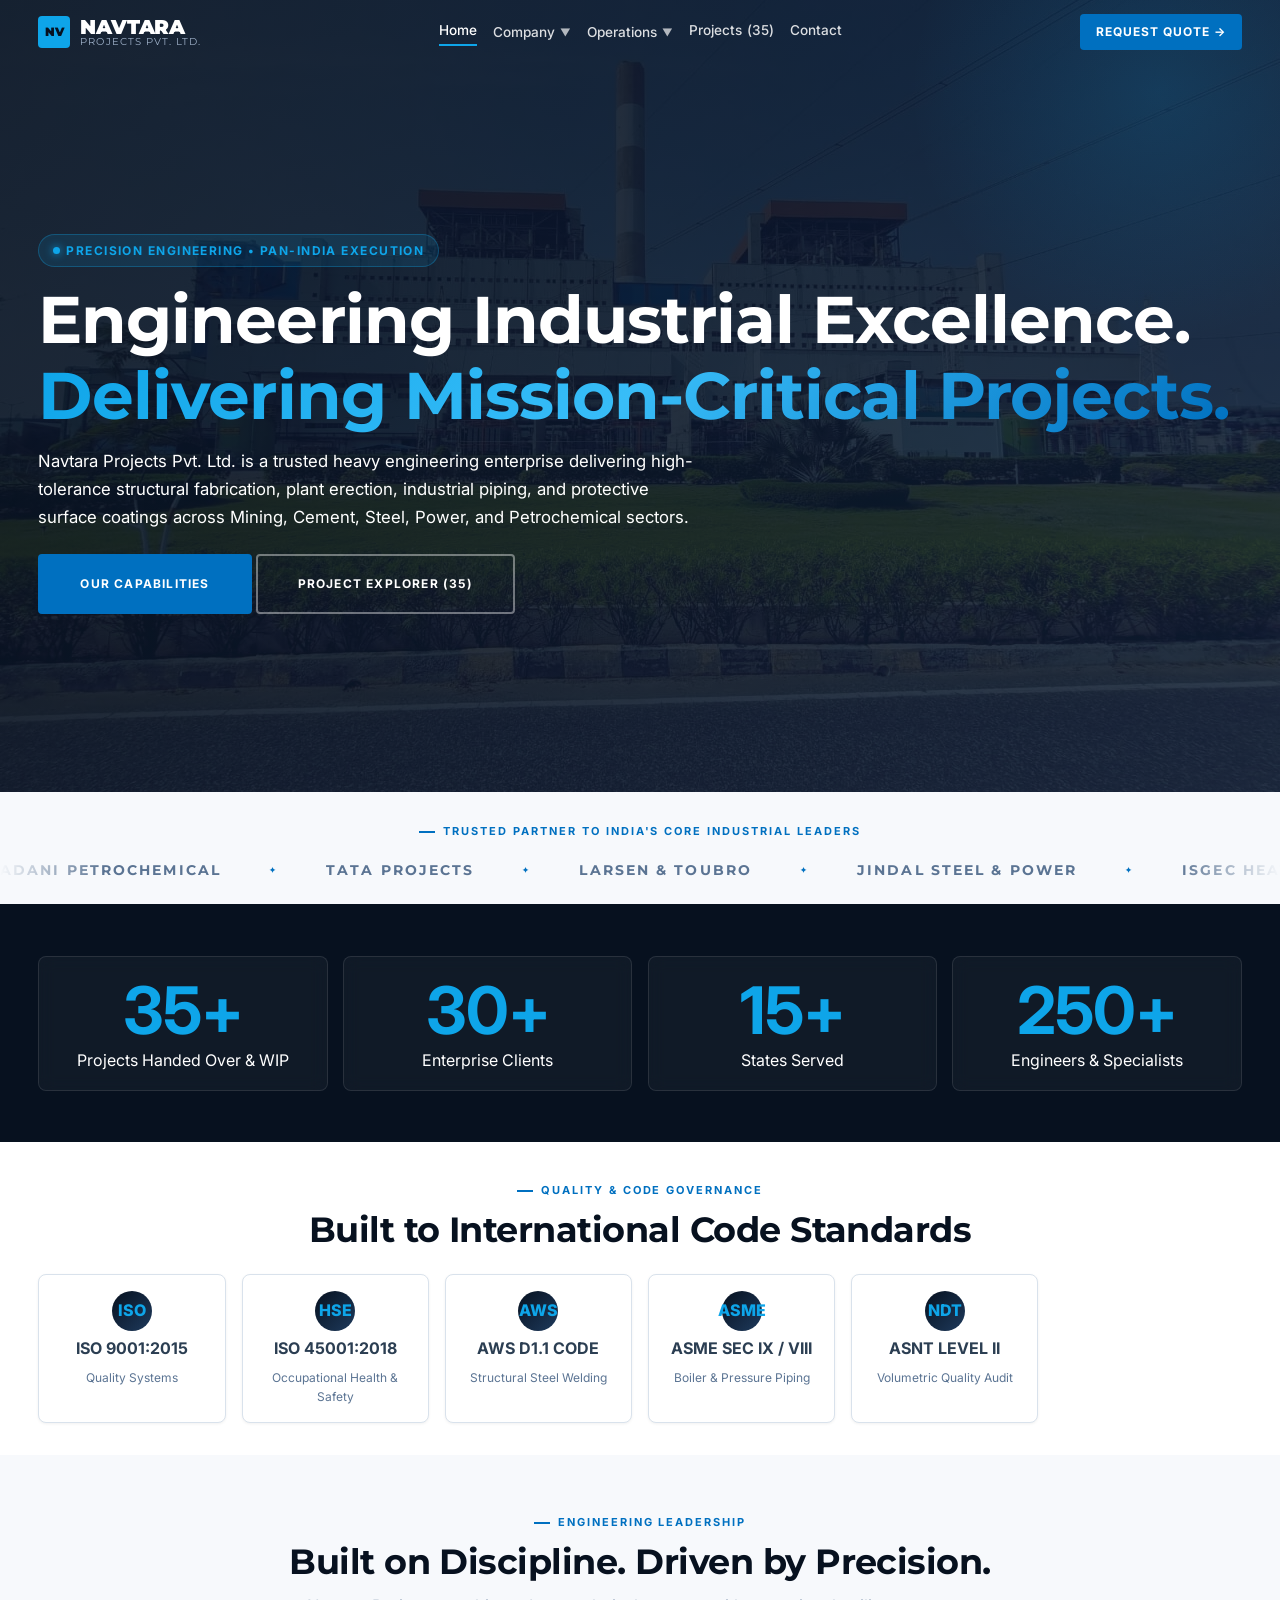
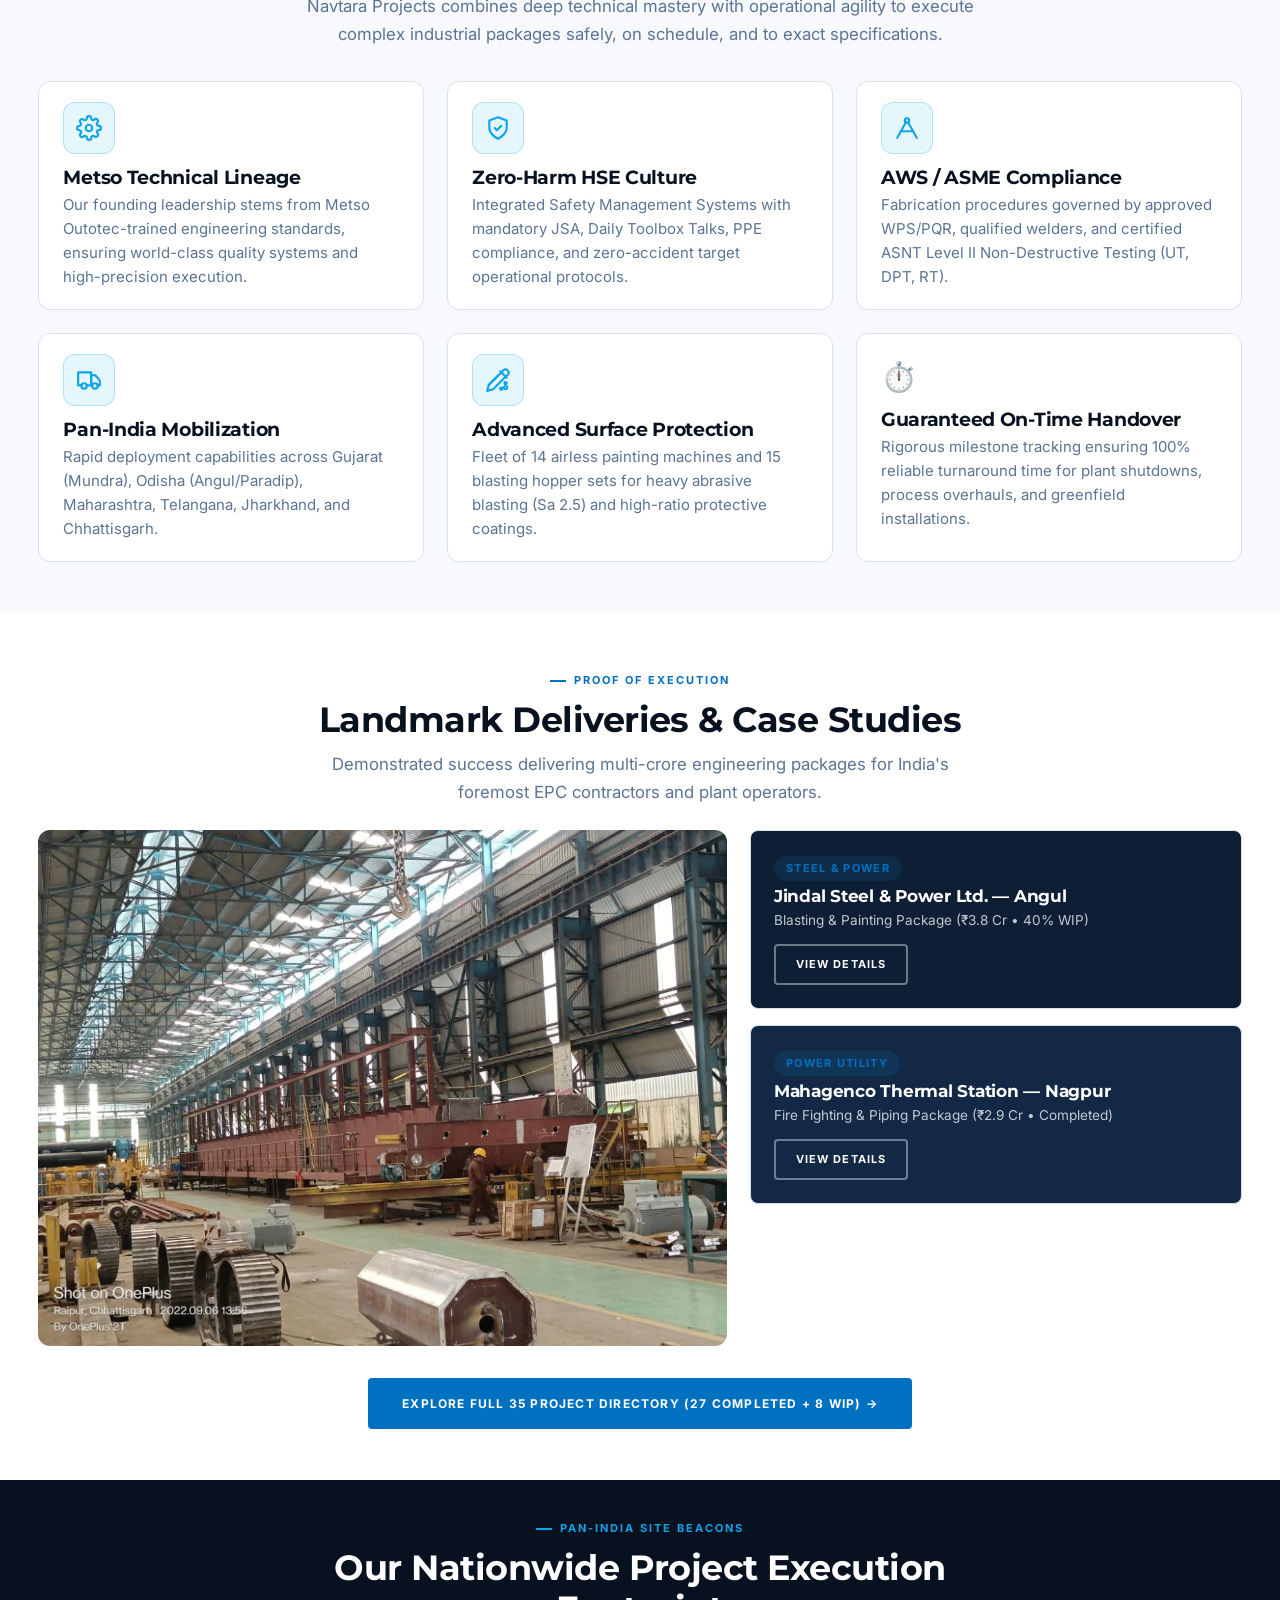
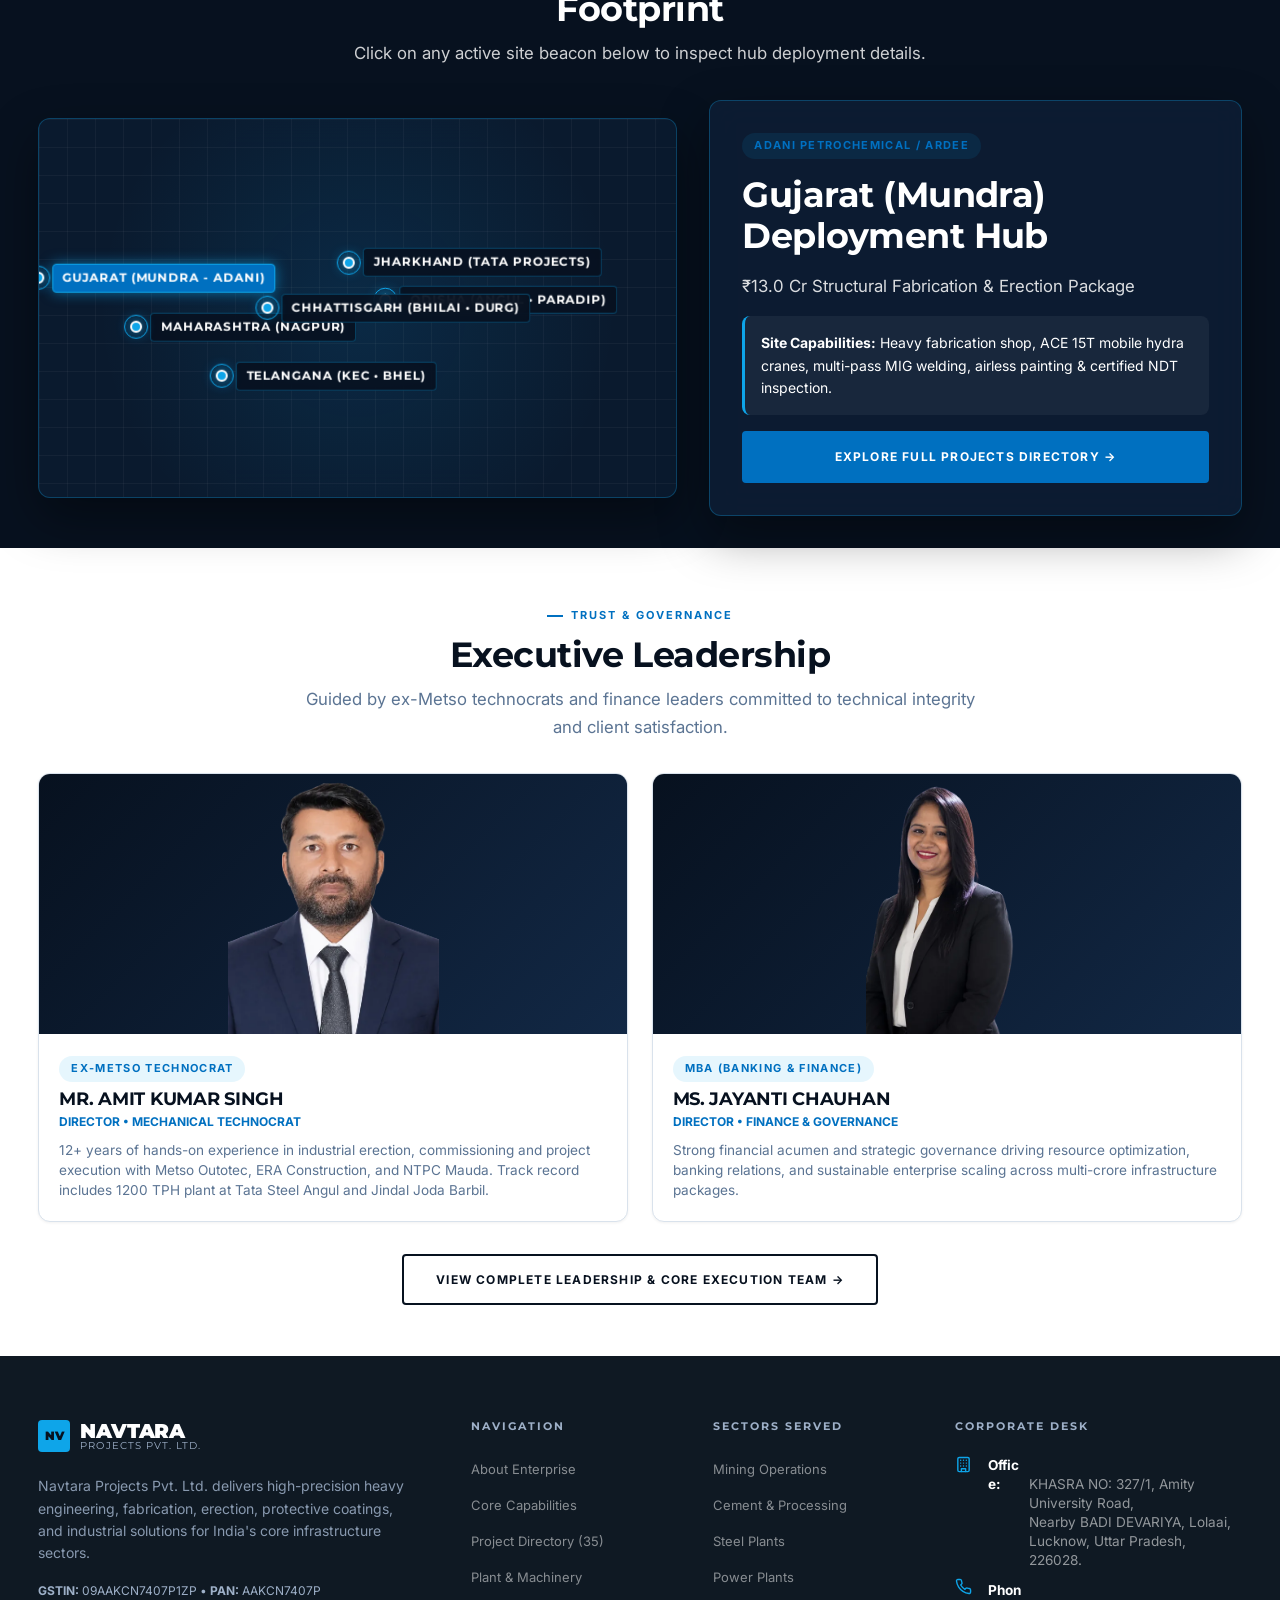
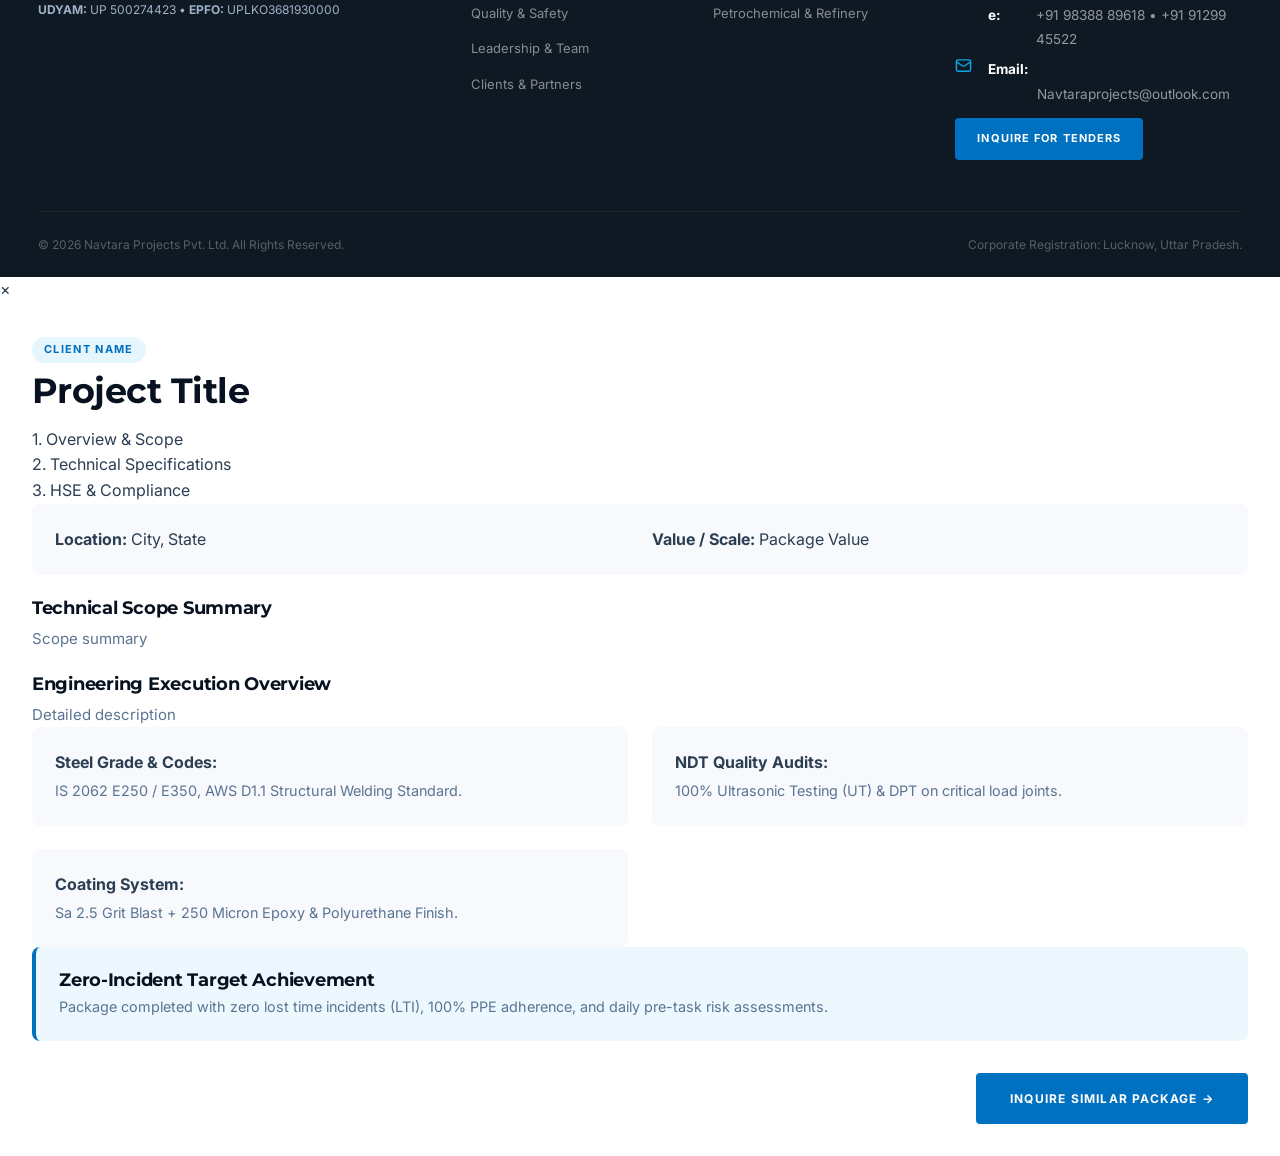
==== index.html @ 799bbfb8 "UI v3.9: Replaced all emojis with bespoke enterprise SVG vector icons, glowing icon badges, and prec" ====
<!DOCTYPE html>
<html lang="en">
<head>
    <meta charset="UTF-8">
    <meta name="viewport" content="width=device-width, initial-scale=1.0">
    <title>Navtara Projects Pvt. Ltd. | Heavy Engineering &amp; Industrial Solutions</title>
    <meta name="description" content="Navtara Projects Pvt. Ltd. is a premier Indian heavy engineering enterprise delivering mission-critical structural fabrication, erection, industrial piping, surface protection, and EPC solutions across core industrial sectors.">

    <!-- Open Graph Meta Tags -->
    <meta property="og:title" content="Navtara Projects Pvt. Ltd. | Industrial Heavy Engineering">
    <meta property="og:description" content="Engineering Industrial Excellence. Delivering Mission-Critical Heavy Projects across India.">
    <meta property="og:image" content="assets/images/fabrication_bay.webp">
    <meta property="og:type" content="website">
    <meta property="og:url" content="https://hr0417-del.github.io/navtara-website/">

    <!-- Favicon -->
    <link rel="icon" type="image/svg+xml" href="assets/favicon.svg">

        <!-- Google Fonts Preconnect & High-Performance Load -->
    <link rel="preconnect" href="https://fonts.googleapis.com">
    <link rel="preconnect" href="https://fonts.gstatic.com" crossorigin>
    <link rel="stylesheet" href="https://fonts.googleapis.com/css2?family=Inter:wght@300;400;500;600;700&family=Montserrat:wght@600;700;800;900&display=swap">

    <!-- CSS Architecture -->
    <link rel="stylesheet" href="css/style.css">
    <link rel="stylesheet" href="css/components.css">
    <link rel="stylesheet" href="css/animations.css">
    <link rel="stylesheet" href="css/fixes.css">

    <style>
        .hero-v3 {
            position: relative;
            min-height: 88vh;
            display: flex;
            align-items: center;
            background: linear-gradient(135deg, rgba(7, 17, 31, 0.92) 0%, rgba(13, 30, 53, 0.85) 100%),
                        url('assets/images/power_plant.webp') center/cover no-repeat;
            color: var(--c-white);
            overflow: hidden;
            padding-top: calc(var(--nav-height) + 1.5rem);
            padding-bottom: var(--s-lg);
        }

        .hero-v3::before {
            content: '';
            position: absolute;
            top: -20%;
            right: -10%;
            width: 500px;
            height: 500px;
            background: radial-gradient(circle, rgba(14, 165, 233, 0.15) 0%, rgba(7, 17, 31, 0) 70%);
            pointer-events: none;
        }

        .hero-badge-pill {
            display: inline-flex;
            align-items: center;
            gap: 0.4rem;
            background: rgba(14, 165, 233, 0.12);
            border: 1px solid rgba(14, 165, 233, 0.3);
            color: var(--c-accent);
            padding: 0.35rem 0.85rem;
            border-radius: var(--radius-pill);
            font-size: var(--t-xs);
            font-weight: 700;
            letter-spacing: 0.12em;
            text-transform: uppercase;
            margin-bottom: var(--s-sm);
        }

        .hero-badge-pill::before {
            content: '';
            width: 7px;
            height: 7px;
            border-radius: 50%;
            background: var(--c-accent);
            box-shadow: 0 0 8px var(--c-accent);
        }

        .case-study-hero-grid {
            display: grid;
            grid-template-columns: 1.4fr 1fr;
            gap: var(--s-md);
            margin-top: var(--s-md);
        }

        .leader-img-box-home {
            height: 260px;
            background: linear-gradient(135deg, #07111F 0%, #122845 100%);
            display: flex;
            align-items: flex-end;
            justify-content: center;
            overflow: hidden;
        }

        .leader-img-box-home img {
            max-height: 100%;
            width: auto;
            object-fit: contain;
            transition: transform 0.4s ease;
        }

        .leader-card-v3:hover .leader-img-box-home img {
            transform: scale(1.04);
        }

        @media (max-width: 992px) {
            .case-study-hero-grid {
                grid-template-columns: 1fr;
            }
        }
    </style>
</head>
<body>

    <!-- ✦ Navigation Bar ✦ -->
    <nav class="navbar" role="navigation" aria-label="Main Navigation">
        <div class="nav-container">
            <a href="index.html" class="logo" aria-label="Navtara Projects Home">
                <span class="logo-mark">NV</span>
                <div>
                    <span class="logo-text">NAVTARA</span>
                    <span class="logo-sub">PROJECTS PVT. LTD.</span>
                </div>
            </a>
            <div class="nav-links" id="main-nav">
                <a href="index.html" class="active">Home</a>

                <div class="nav-dropdown">
                    <button class="nav-dropdown-trigger" aria-haspopup="true" aria-expanded="false">
                        Company <span class="nav-dropdown-arrow">▼</span>
                    </button>
                    <div class="nav-dropdown-menu">
                        <a href="about.html">About Overview</a>
                        <a href="leadership.html">Board of Directors</a>
                        <a href="quality.html">Quality &amp; Safety Policy</a>
                    </div>
                </div>

                <div class="nav-dropdown">
                    <button class="nav-dropdown-trigger" aria-haspopup="true" aria-expanded="false">
                        Operations <span class="nav-dropdown-arrow">▼</span>
                    </button>
                    <div class="nav-dropdown-menu">
                        <a href="capabilities.html">Capabilities &amp; Sectors</a>
                        <a href="machinery.html">Plant &amp; Machinery</a>
                        <a href="clients.html">Client Marquee</a>
                    </div>
                </div>

                <a href="projects.html">Projects (35)</a>
                <a href="contact.html">Contact</a>
            </div>
            <a href="contact.html" class="nav-cta">Request Quote →</a>
            <button class="menu-toggle" id="menu-toggle" aria-label="Toggle navigation menu" aria-expanded="false">☰</button>
        </div>
    </nav>

    <!-- ✦ Hero Section ✦ -->
    <header class="hero-v3" role="banner">
        <div class="container hero-content">
            <div class="hero-badge-pill">Precision Engineering &bull; Pan-India Execution</div>
            <h1 class="heading-xl text-light" style="margin-bottom: var(--s-sm);">
                Engineering Industrial Excellence.<br>
                <span class="text-gradient">Delivering Mission-Critical Projects.</span>
            </h1>
            <p class="body-lg text-light" style="max-width: 660px; margin-bottom: var(--s-md); opacity: 0.9;">
                Navtara Projects Pvt. Ltd. is a trusted heavy engineering enterprise delivering high-tolerance structural fabrication, plant erection, industrial piping, and protective surface coatings across Mining, Cement, Steel, Power, and Petrochemical sectors.
            </p>
            <div class="hero-buttons">
                <a href="capabilities.html" class="btn btn-primary btn--lg">Our Capabilities</a>
                <a href="projects.html" class="btn btn-outline btn--lg">Project Explorer (35)</a>
            </div>
        </div>
    </header>

    <!-- ✦ Trusted Client Partner Infinite Marquee ✦ -->
    <section class="section--xs bg-off-white" aria-label="Trusted Industry Partners">
        <div class="container text-center" style="margin-bottom: 0.5rem;">
            <div class="section-label">Trusted Partner to India's Core Industrial Leaders</div>
        </div>
        <div class="marquee-wrapper" role="region" aria-label="Client marquee">
            <div class="marquee-track">
                <span class="marquee-item">ADANI PETROCHEMICAL <span class="marquee-divider">✦</span></span>
                <span class="marquee-item">TATA PROJECTS <span class="marquee-divider">✦</span></span>
                <span class="marquee-item">LARSEN &amp; TOUBRO <span class="marquee-divider">✦</span></span>
                <span class="marquee-item">JINDAL STEEL &amp; POWER <span class="marquee-divider">✦</span></span>
                <span class="marquee-item">ISGEC HEAVY ENGINEERING <span class="marquee-divider">✦</span></span>
                <span class="marquee-item">KEC INTERNATIONAL <span class="marquee-divider">✦</span></span>
                <span class="marquee-item">BHEL <span class="marquee-divider">✦</span></span>
                <span class="marquee-item">AM/NS INDIA <span class="marquee-divider">✦</span></span>
                <span class="marquee-item">ACC LIMITED <span class="marquee-divider">✦</span></span>
                <span class="marquee-item">MAHAGENCO <span class="marquee-divider">✦</span></span>
                <span class="marquee-item">ZETWERK <span class="marquee-divider">✦</span></span>
                <span class="marquee-item">JSSL (JSW) <span class="marquee-divider">✦</span></span>
                <!-- Loop duplicates -->
                <span class="marquee-item">ADANI PETROCHEMICAL <span class="marquee-divider">✦</span></span>
                <span class="marquee-item">TATA PROJECTS <span class="marquee-divider">✦</span></span>
                <span class="marquee-item">LARSEN &amp; TOUBRO <span class="marquee-divider">✦</span></span>
                <span class="marquee-item">JINDAL STEEL &amp; POWER <span class="marquee-divider">✦</span></span>
                <span class="marquee-item">ISGEC HEAVY ENGINEERING <span class="marquee-divider">✦</span></span>
                <span class="marquee-item">KEC INTERNATIONAL <span class="marquee-divider">✦</span></span>
                <span class="marquee-item">BHEL <span class="marquee-divider">✦</span></span>
                <span class="marquee-item">AM/NS INDIA <span class="marquee-divider">✦</span></span>
                <span class="marquee-item">ACC LIMITED <span class="marquee-divider">✦</span></span>
                <span class="marquee-item">MAHAGENCO <span class="marquee-divider">✦</span></span>
                <span class="marquee-item">ZETWERK <span class="marquee-divider">✦</span></span>
                <span class="marquee-item">JSSL (JSW) <span class="marquee-divider">✦</span></span>
            </div>
        </div>
    </section>

    <!-- ✦ Key Enterprise Metrics & Scale ✦ -->
    <section class="section bg-navy stats-section" aria-label="Enterprise Execution Metrics">
        <div class="container grid-4">
            <div class="stat-card-v3 reveal-scale">
                <div class="stat-number heading-xl text-accent"><span class="counter-value" data-target="35">0</span><span>+</span></div>
                <div class="stat-label text-light">Projects Handed Over &amp; WIP</div>
            </div>
            <div class="stat-card-v3 reveal-scale delay-100">
                <div class="stat-number heading-xl text-accent"><span class="counter-value" data-target="30">0</span><span>+</span></div>
                <div class="stat-label text-light">Enterprise Clients</div>
            </div>
            <div class="stat-card-v3 reveal-scale delay-200">
                <div class="stat-number heading-xl text-accent"><span class="counter-value" data-target="15">0</span><span>+</span></div>
                <div class="stat-label text-light">States Served</div>
            </div>
            <div class="stat-card-v3 reveal-scale delay-300">
                <div class="stat-number heading-xl text-accent"><span class="counter-value" data-target="250">0</span><span>+</span></div>
                <div class="stat-label text-light">Engineers &amp; Specialists</div>
            </div>
        </div>
    </section>

    <!-- ✦ Official Compliance & Certification Seal Showcase ✦ -->
    <section class="section--sm bg-white">
        <div class="container text-center reveal">
            <div class="section-label">Quality &amp; Code Governance</div>
            <h2 class="heading-lg" style="margin-bottom: var(--s-sm);">Built to International Code Standards</h2>
            <div class="compliance-badge-grid">
                <div class="compliance-badge-card">
                    <div class="badge-seal-icon">ISO</div>
                    <strong>ISO 9001:2015</strong>
                    <span class="text-muted" style="font-size: 0.75rem;">Quality Systems</span>
                </div>
                <div class="compliance-badge-card">
                    <div class="badge-seal-icon">HSE</div>
                    <strong>ISO 45001:2018</strong>
                    <span class="text-muted" style="font-size: 0.75rem;">Occupational Health &amp; Safety</span>
                </div>
                <div class="compliance-badge-card">
                    <div class="badge-seal-icon">AWS</div>
                    <strong>AWS D1.1 CODE</strong>
                    <span class="text-muted" style="font-size: 0.75rem;">Structural Steel Welding</span>
                </div>
                <div class="compliance-badge-card">
                    <div class="badge-seal-icon">ASME</div>
                    <strong>ASME SEC IX / VIII</strong>
                    <span class="text-muted" style="font-size: 0.75rem;">Boiler &amp; Pressure Piping</span>
                </div>
                <div class="compliance-badge-card">
                    <div class="badge-seal-icon">NDT</div>
                    <strong>ASNT LEVEL II</strong>
                    <span class="text-muted" style="font-size: 0.75rem;">Volumetric Quality Audit</span>
                </div>
            </div>
        </div>
    </section>

    <!-- ✦ Strategic Positioning: Why Navtara ✦ -->
    <section class="section bg-off-white" aria-labelledby="why-navtara-heading">
        <div class="container">
            <div class="text-center reveal" style="max-width: 720px; margin: 0 auto var(--s-lg);">
                <div class="section-label">Engineering Leadership</div>
                <h2 class="heading-lg" id="why-navtara-heading">Built on Discipline. Driven by Precision.</h2>
                <p class="body-lg" style="margin-top: var(--s-xs);">
                    Navtara Projects combines deep technical mastery with operational agility to execute complex industrial packages safely, on schedule, and to exact specifications.
                </p>
            </div>

            <div class="grid-3">
                <div class="cap-card-v3 reveal delay-100">
                    <div class="icon-badge"><svg viewBox="0 0 24 24"><circle cx="12" cy="12" r="3"></circle><path d="M19.4 15a1.65 1.65 0 0 0 .33 1.82l.06.06a2 2 0 0 1 0 2.83 2 2 0 0 1-2.83 0l-.06-.06a1.65 1.65 0 0 0-1.82-.33 1.65 1.65 0 0 0-1 1.51V21a2 2 0 0 1-2 2 2 2 0 0 1-2-2v-.09A1.65 1.65 0 0 0 9 19.4a1.65 1.65 0 0 0-1.82.33l-.06.06a2 2 0 0 1-2.83 0 2 2 0 0 1 0-2.83l.06-.06a1.65 1.65 0 0 0 .33-1.82 1.65 1.65 0 0 0-1.51-1H3a2 2 0 0 1-2-2 2 2 0 0 1 2-2h.09A1.65 1.65 0 0 0 4.6 9a1.65 1.65 0 0 0-.33-1.82l-.06-.06a2 2 0 0 1 0-2.83 2 2 0 0 1 2.83 0l.06.06a1.65 1.65 0 0 0 1.82.33H9a1.65 1.65 0 0 0 1-1.51V3a2 2 0 0 1 2-2 2 2 0 0 1 2 2v.09a1.65 1.65 0 0 0 1 1.51 1.65 1.65 0 0 0 1.82-.33l.06-.06a2 2 0 0 1 2.83 0 2 2 0 0 1 0 2.83l-.06.06a1.65 1.65 0 0 0-.33 1.82V9a1.65 1.65 0 0 0 1.51 1H21a2 2 0 0 1 2 2 2 2 0 0 1-2 2h-.09a1.65 1.65 0 0 0-1.51 1z"></path></svg></div>
                    <h3 class="heading-md" style="margin-bottom: 0.25rem;">Metso Technical Lineage</h3>
                    <p class="body-md text-muted">
                        Our founding leadership stems from Metso Outotec-trained engineering standards, ensuring world-class quality systems and high-precision execution.
                    </p>
                </div>
                <div class="cap-card-v3 reveal delay-200">
                    <div class="icon-badge"><svg viewBox="0 0 24 24"><path d="M12 22s8-4 8-10V5l-8-3-8 3v7c0 6 8 10 8 10z"></path><path d="m9 12 2 2 4-4"></path></svg></div>
                    <h3 class="heading-md" style="margin-bottom: 0.25rem;">Zero-Harm HSE Culture</h3>
                    <p class="body-md text-muted">
                        Integrated Safety Management Systems with mandatory JSA, Daily Toolbox Talks, PPE compliance, and zero-accident target operational protocols.
                    </p>
                </div>
                <div class="cap-card-v3 reveal delay-300">
                    <div class="icon-badge"><svg viewBox="0 0 24 24"><circle cx="12" cy="5" r="2"></circle><path d="m3 21 8.02-14.26"></path><path d="m21 21-8.02-14.26"></path><path d="M6.5 15h11"></path></svg></div>
                    <h3 class="heading-md" style="margin-bottom: 0.25rem;">AWS / ASME Compliance</h3>
                    <p class="body-md text-muted">
                        Fabrication procedures governed by approved WPS/PQR, qualified welders, and certified ASNT Level II Non-Destructive Testing (UT, DPT, RT).
                    </p>
                </div>
                <div class="cap-card-v3 reveal delay-100">
                    <div class="icon-badge"><svg viewBox="0 0 24 24"><path d="M10 17h4V5H2v12h3"></path><path d="M20 17h2v-3.34a4 4 0 0 0-1.17-2.83L17.5 7.5H14v9.5h1"></path><circle cx="7.5" cy="17.5" r="2.5"></circle><circle cx="17.5" cy="17.5" r="2.5"></circle></svg></div>
                    <h3 class="heading-md" style="margin-bottom: 0.25rem;">Pan-India Mobilization</h3>
                    <p class="body-md text-muted">
                        Rapid deployment capabilities across Gujarat (Mundra), Odisha (Angul/Paradip), Maharashtra, Telangana, Jharkhand, and Chhattisgarh.
                    </p>
                </div>
                <div class="cap-card-v3 reveal delay-200">
                    <div class="icon-badge"><svg viewBox="0 0 24 24"><path d="m14 4 6 6"></path><path d="m4 16 8-8"></path><path d="M2 22l5.5-1.5L21.3 6.7a2.1 2.1 0 0 0 0-3l-1-1a2.1 2.1 0 0 0-3 0L3.5 16.5 2 22z"></path><circle cx="19" cy="19" r="1.5"></circle><circle cx="15" cy="20" r="1"></circle><circle cx="19" cy="15" r="1"></circle></svg></div>
                    <h3 class="heading-md" style="margin-bottom: 0.25rem;">Advanced Surface Protection</h3>
                    <p class="body-md text-muted">
                        Fleet of 14 airless painting machines and 15 blasting hopper sets for heavy abrasive blasting (Sa 2.5) and high-ratio protective coatings.
                    </p>
                </div>
                <div class="cap-card-v3 reveal delay-300">
                    <div style="font-size: 1.8rem; margin-bottom: 0.5rem;">⏱️</div>
                    <h3 class="heading-md" style="margin-bottom: 0.25rem;">Guaranteed On-Time Handover</h3>
                    <p class="body-md text-muted">
                        Rigorous milestone tracking ensuring 100% reliable turnaround time for plant shutdowns, process overhauls, and greenfield installations.
                    </p>
                </div>
            </div>
        </div>
    </section>

    <!-- ✦ Proof of Execution: Featured Projects & Explorer ✦ -->
    <section class="section bg-white" aria-labelledby="featured-projects-heading">
        <div class="container">
            <div class="text-center reveal" style="max-width: 680px; margin: 0 auto var(--s-md);">
                <div class="section-label">Proof of Execution</div>
                <h2 class="heading-lg" id="featured-projects-heading">Landmark Deliveries &amp; Case Studies</h2>
                <p class="body-lg" style="margin-top: var(--s-xs);">
                    Demonstrated success delivering multi-crore engineering packages for India's foremost EPC contractors and plant operators.
                </p>
            </div>

            <div class="case-study-hero-grid reveal">
                <!-- Main Featured Project Card: Adani Petrochemical Mundra -->
                <div class="cs-card-large" data-project-trigger data-title="Heavy Structural Fabrication &amp; Erection Package" data-client="Ardee Engineering / Adani Petrochemical" data-loc="Mundra, Gujarat" data-value="₹13.0 Crore Total Package" data-scope="Heavy Structural Steel Fabrication (₹8 Cr) &amp; Industrial Erection (₹5 Cr) for Petrochemical Expansion" data-desc="Major turnkey petrochemical package mobilized under strict AWS D1.1 structural welding standards and zero-incident HSE governance at Mundra, Gujarat.">
                    <img src="assets/images/fabrication_bay.webp" alt="Adani Petrochemical Mundra Structural Fabrication" loading="lazy">
                    <div class="cs-card-overlay"></div>
                    <div class="cs-card-body">
                        <span class="tag tag--accent" style="margin-bottom: 0.5rem;">PETROCHEMICAL &bull; ₹13 CR TOTAL</span>
                        <h3 class="heading-md text-light" style="margin-bottom: 0.25rem;">Adani Petrochemical / Ardee &mdash; Mundra</h3>
                        <p class="body-md text-light" style="opacity: 0.85; margin-bottom: 0.75rem;">Heavy Structural Fabrication (₹8 Cr) &amp; Erection (₹5 Cr)</p>
                        <span class="btn btn-outline btn--sm">View Case Study &amp; Specs →</span>
                    </div>
                </div>

                <!-- Secondary Featured Cards -->
                <div style="display: flex; flex-direction: column; gap: var(--s-sm);">
                    <!-- Jindal Steel Angul -->
                    <div class="card" style="padding: var(--s-md); background: var(--c-navy-md); color: var(--c-white);" data-project-trigger data-title="Surface Preparation &amp; Heavy Coating Package" data-client="Jindal Steel &amp; Power Ltd." data-loc="Angul, Odisha" data-value="₹3.8 Crore" data-scope="Sa 2.5 Abrasive Blasting &amp; Multi-Layer Protective Epoxy/PU Coating of 15,000+ MT Structural Steel" data-desc="Comprehensive surface protection package executed with owned fleet of 15 blasting hoppers and 14 airless painting machines at Angul, Odisha.">
                        <span class="tag tag--accent" style="margin-bottom: 0.35rem; align-self: flex-start;">STEEL &amp; POWER</span>
                        <h3 class="heading-md text-light" style="font-size: 1.05rem; margin-bottom: 0.2rem;">Jindal Steel &amp; Power Ltd. &mdash; Angul</h3>
                        <p class="body-md text-light" style="opacity: 0.75; font-size: 0.85rem; margin-bottom: 0.75rem;">Blasting &amp; Painting Package (₹3.8 Cr &bull; 40% WIP)</p>
                        <span class="btn btn-outline btn--sm" style="align-self: flex-start;">View Details</span>
                    </div>

                    <!-- Mahagenco Thermal -->
                    <div class="card" style="padding: var(--s-md); background: var(--c-navy-lt); color: var(--c-white);" data-project-trigger data-title="Industrial Fire Protection &amp; Piping System" data-client="Mahagenco" data-loc="Nagpur, Maharashtra" data-value="₹2.9 Crore" data-scope="Fire Water Piping, Pumping Station Erection &amp; Automated Deluge Valves" data-desc="Complete fire fighting and high-pressure water piping networks handed over to Maharashtra State Power Generation utility.">
                        <span class="tag tag--accent" style="margin-bottom: 0.35rem; align-self: flex-start;">POWER UTILITY</span>
                        <h3 class="heading-md text-light" style="font-size: 1.05rem; margin-bottom: 0.2rem;">Mahagenco Thermal Station &mdash; Nagpur</h3>
                        <p class="body-md text-light" style="opacity: 0.75; font-size: 0.85rem; margin-bottom: 0.75rem;">Fire Fighting &amp; Piping Package (₹2.9 Cr &bull; Completed)</p>
                        <span class="btn btn-outline btn--sm" style="align-self: flex-start;">View Details</span>
                    </div>
                </div>
            </div>

            <div class="text-center" style="margin-top: var(--s-lg);">
                <a href="projects.html" class="btn btn-primary">Explore Full 35 Project Directory (27 Completed + 8 WIP) →</a>
            </div>
        </div>
    </section>

    <!-- ✦ Radar Beacons & Active Hubs (Blinking Dots Only - NO MAP SHAPE) ✦ -->
    <section class="india-map-section-v3" aria-labelledby="map-heading">
        <div class="container">
            <div class="text-center reveal" style="max-width: 680px; margin: 0 auto var(--s-lg);">
                <div class="section-label section-label--light">Pan-India Site Beacons</div>
                <h2 class="heading-lg text-light" id="map-heading">Our Nationwide Project Execution Footprint</h2>
                <p class="body-lg text-light" style="opacity: 0.8; margin-top: var(--s-xs);">
                    Click on any active site beacon below to inspect hub deployment details.
                </p>
            </div>

            <div class="india-map-grid-v3 reveal">
                <!-- Left: Sleek Abstract Radar Grid with Blinking Beacons -->
                <div class="radar-beacon-card-v3">
                    <div class="radar-grid-bg"></div>

                    <!-- Beacon 1: Gujarat (Mundra) -->
                    <div class="beacon-node active-node" style="top: 42%; left: 18%;" data-state-name="Gujarat (Mundra)" data-site-client="Adani Petrochemical / Ardee" data-site-scope="₹13.0 Cr Structural Fabrication &amp; Erection Package">
                        <div class="beacon-dot">
                            <div class="beacon-ring"></div>
                        </div>
                        <span class="beacon-label">GUJARAT (MUNDRA - ADANI)</span>
                    </div>

                    <!-- Beacon 2: Odisha (Angul / Paradip) -->
                    <div class="beacon-node" style="top: 48%; left: 72%;" data-state-name="Odisha" data-site-client="Jindal Steel &amp; ISGEC Heavy Eng" data-site-scope="15,000+ MT Blasting &amp; Coating + Paradip Port Marine Scaffolding">
                        <div class="beacon-dot">
                            <div class="beacon-ring"></div>
                        </div>
                        <span class="beacon-label">ODISHA (ANGUL &bull; PARADIP)</span>
                    </div>

                    <!-- Beacon 3: Maharashtra (Nagpur) -->
                    <div class="beacon-node" style="top: 55%; left: 32%;" data-state-name="Maharashtra" data-site-client="Mahagenco Thermal" data-site-scope="₹2.9 Cr Thermal Power Fire Water Piping &amp; Erection (Nagpur)">
                        <div class="beacon-dot">
                            <div class="beacon-ring"></div>
                        </div>
                        <span class="beacon-label">MAHARASHTRA (NAGPUR)</span>
                    </div>

                    <!-- Beacon 4: Telangana (Suryapet & Ramagundam) -->
                    <div class="beacon-node" style="top: 68%; left: 45%;" data-state-name="Telangana" data-site-client="KEC Maha Cement &amp; BHEL" data-site-scope="1,200 MT Clinker Line Structural Fabrication &amp; BHEL Sheeting">
                        <div class="beacon-dot">
                            <div class="beacon-ring"></div>
                        </div>
                        <span class="beacon-label">TELANGANA (KEC &bull; BHEL)</span>
                    </div>

                    <!-- Beacon 5: Jharkhand (Jamshedpur) -->
                    <div class="beacon-node" style="top: 38%; left: 68%;" data-state-name="Jharkhand" data-site-client="Tata Projects Network" data-site-scope="Heavy Crane Girder Fabrication &amp; Plant Erection">
                        <div class="beacon-dot">
                            <div class="beacon-ring"></div>
                        </div>
                        <span class="beacon-label">JHARKHAND (TATA PROJECTS)</span>
                    </div>

                    <!-- Beacon 6: Chhattisgarh (Bhilai / Raipur / Durg) -->
                    <div class="beacon-node" style="top: 50%; left: 56%;" data-state-name="Chhattisgarh" data-site-client="AM/NS India &bull; Struc-Rite &bull; DCPL" data-site-scope="₹2.5 Cr Metalising, BEC Painting &amp; DCPL Cement Fabrication">
                        <div class="beacon-dot">
                            <div class="beacon-ring"></div>
                        </div>
                        <span class="beacon-label">CHHATTISGARH (BHILAI &bull; DURG)</span>
                    </div>
                </div>

                <!-- Right: Selected State Hub Details Panel -->
                <div class="map-site-panel-v3">
                    <span class="tag tag--accent" id="map-site-client" style="align-self: flex-start;">Adani Petrochemical / Ardee</span>
                    <h3 class="heading-lg text-light" id="map-site-title" style="margin: 0;">Gujarat (Mundra) Deployment Hub</h3>
                    <p class="body-lg text-light" id="map-site-scope" style="opacity: 0.85; margin: 0;">
                        ₹13.0 Cr Structural Fabrication &amp; Erection Package
                    </p>
                    <div style="padding: 1rem; background: rgba(255,255,255,0.05); border-radius: var(--radius-md); border-left: 3px solid var(--c-accent); font-size: 0.875rem;">
                        <strong>Site Capabilities:</strong> Heavy fabrication shop, ACE 15T mobile hydra cranes, multi-pass MIG welding, airless painting &amp; certified NDT inspection.
                    </div>
                    <div>
                        <a href="projects.html" class="btn btn-primary" style="width: 100%;">Explore Full Projects Directory →</a>
                    </div>
                </div>

            </div>
        </div>
    </section>

    <!-- ✦ Executive Leadership Preview (With Real Photos from PDF) ✦ -->
    <section class="section bg-white" aria-labelledby="leadership-heading">
        <div class="container">
            <div class="text-center reveal" style="max-width: 680px; margin: 0 auto var(--s-lg);">
                <div class="section-label">Trust &amp; Governance</div>
                <h2 class="heading-lg" id="leadership-heading">Executive Leadership</h2>
                <p class="body-lg" style="margin-top: var(--s-xs);">
                    Guided by ex-Metso technocrats and finance leaders committed to technical integrity and client satisfaction.
                </p>
            </div>

            <div class="grid-2">
                <!-- Mr. Amit Kumar Singh -->
                <div class="leader-card-v3 reveal delay-100">
                    <div class="leader-img-box-home">
                        <img src="assets/images/amit_kumar_singh.webp" alt="Mr. Amit Kumar Singh - Director">
                    </div>
                    <div style="padding: 1.25rem;">
                        <span class="tag tag--accent" style="margin-bottom: 0.35rem;">EX-METSO TECHNOCRAT</span>
                        <h3 class="heading-md" style="margin-bottom: 0.2rem; font-size: 1.15rem;">MR. AMIT KUMAR SINGH</h3>
                        <div style="font-size: 0.75rem; color: var(--c-accent-d); font-weight: 700; margin-bottom: 0.5rem; text-transform: uppercase;">DIRECTOR &bull; MECHANICAL TECHNOCRAT</div>
                        <p class="body-md text-muted" style="font-size: 0.85rem; line-height: 1.5;">
                            12+ years of hands-on experience in industrial erection, commissioning and project execution with Metso Outotec, ERA Construction, and NTPC Mauda. Track record includes 1200 TPH plant at Tata Steel Angul and Jindal Joda Barbil.
                        </p>
                    </div>
                </div>

                <!-- Ms. Jayanti Chauhan -->
                <div class="leader-card-v3 reveal delay-200">
                    <div class="leader-img-box-home">
                        <img src="assets/images/jayanti_chauhan.webp" alt="Ms. Jayanti Chauhan - Director">
                    </div>
                    <div style="padding: 1.25rem;">
                        <span class="tag tag--accent" style="margin-bottom: 0.35rem;">MBA (BANKING &amp; FINANCE)</span>
                        <h3 class="heading-md" style="margin-bottom: 0.2rem; font-size: 1.15rem;">MS. JAYANTI CHAUHAN</h3>
                        <div style="font-size: 0.75rem; color: var(--c-accent-d); font-weight: 700; margin-bottom: 0.5rem; text-transform: uppercase;">DIRECTOR &bull; FINANCE &amp; GOVERNANCE</div>
                        <p class="body-md text-muted" style="font-size: 0.85rem; line-height: 1.5;">
                            Strong financial acumen and strategic governance driving resource optimization, banking relations, and sustainable enterprise scaling across multi-crore infrastructure packages.
                        </p>
                    </div>
                </div>
            </div>

            <div class="text-center" style="margin-top: var(--s-lg);">
                <a href="leadership.html" class="btn btn-outline" style="color: var(--c-navy); border-color: var(--c-navy);">View Complete Leadership &amp; Core Execution Team →</a>
            </div>
        </div>
    </section>

    <!-- ✦ Footer ✦ -->
    <footer class="footer bg-charcoal text-light" role="contentinfo">
        <div class="container">
            <div class="footer-grid">
                <div class="footer-col">
                    <a href="index.html" class="logo" aria-label="Navtara Projects Home">
                        <span class="logo-mark">NV</span>
                        <div>
                            <span class="logo-text">NAVTARA</span>
                            <span class="logo-sub">PROJECTS PVT. LTD.</span>
                        </div>
                    </a>
                    <p style="margin-top: var(--s-md); font-size: 0.875rem; line-height: 1.6; opacity: 0.85;">
                        Navtara Projects Pvt. Ltd. delivers high-precision heavy engineering, fabrication, erection, protective coatings, and industrial solutions for India's core infrastructure sectors.
                    </p>
                    <div style="margin-top: 1rem; font-size: 0.75rem; color: var(--c-grey-300); line-height: 1.6;">
                        <strong>GSTIN:</strong> 09AAKCN7407P1ZP &bull; <strong>PAN:</strong> AAKCN7407P<br>
                        <strong>UDYAM:</strong> UP 500274423 &bull; <strong>EPFO:</strong> UPLKO3681930000
                    </div>
                </div>

                <div class="footer-col">
                    <h5>Navigation</h5>
                    <ul>
                        <li><a href="about.html">About Enterprise</a></li>
                        <li><a href="capabilities.html">Core Capabilities</a></li>
                        <li><a href="projects.html">Project Directory (35)</a></li>
                        <li><a href="machinery.html">Plant &amp; Machinery</a></li>
                        <li><a href="quality.html">Quality &amp; Safety</a></li>
                        <li><a href="leadership.html">Leadership &amp; Team</a></li>
                        <li><a href="clients.html">Clients &amp; Partners</a></li>
                    </ul>
                </div>

                <div class="footer-col">
                    <h5>Sectors Served</h5>
                    <ul>
                        <li><a href="capabilities.html">Mining Operations</a></li>
                        <li><a href="capabilities.html">Cement &amp; Processing</a></li>
                        <li><a href="capabilities.html">Steel Plants</a></li>
                        <li><a href="capabilities.html">Power Plants</a></li>
                        <li><a href="capabilities.html">Petrochemical &amp; Refinery</a></li>
                    </ul>
                </div>

                <div class="footer-col footer-contact">
                    <h5>Corporate Desk</h5>
                    <p style="font-size: 0.85rem; line-height: 1.4; margin-bottom: 0.5rem;">
                        <span class="icon-inline"><svg viewBox="0 0 24 24"><rect width="16" height="20" x="4" y="2" rx="2" ry="2"></rect><path d="M9 22v-4h6v4"></path><path d="M8 6h.01"></path><path d="M16 6h.01"></path><path d="M12 6h.01"></path><path d="M12 10h.01"></path><path d="M12 14h.01"></path><path d="M16 10h.01"></path><path d="M16 14h.01"></path><path d="M8 10h.01"></path><path d="M8 14h.01"></path></svg></span><strong>Office:</strong><br>
                        KHASRA NO: 327/1, Amity University Road,<br>
                        Nearby BADI DEVARIYA, Lolaai,<br>
                        Lucknow, Uttar Pradesh, 226028.
                    </p>
                    <p style="font-size: 0.85rem; margin-bottom: 0.35rem;">
                        <span class="icon-inline"><svg viewBox="0 0 24 24"><path d="M22 16.92v3a2 2 0 0 1-2.18 2 19.79 19.79 0 0 1-8.63-3.07 19.5 19.5 0 0 1-6-6 19.79 19.79 0 0 1-3.07-8.67A2 2 0 0 1 4.11 2h3a2 2 0 0 1 2 1.72 12.84 12.84 0 0 0 .7 2.81 2 2 0 0 1-.45 2.11L8.09 9.91a16 16 0 0 0 6 6l1.27-1.27a2 2 0 0 1 2.11-.45 12.84 12.84 0 0 0 2.81.7A2 2 0 0 1 22 16.92z"></path></svg></span><strong>Phone:</strong><br>
                        +91 98388 89618 &bull; +91 91299 45522
                    </p>
                    <p style="font-size: 0.85rem; margin-bottom: 0.75rem;">
                        <span class="icon-inline"><svg viewBox="0 0 24 24"><rect width="20" height="16" x="2" y="4" rx="2"></rect><path d="m22 7-8.97 5.7a1.94 1.94 0 0 1-2.06 0L2 7"></path></svg></span><strong>Email:</strong><br>
                        Navtaraprojects@outlook.com
                    </p>
                    <div>
                        <a href="contact.html" class="btn btn-primary btn--sm">Inquire for Tenders</a>
                    </div>
                </div>
            </div>

            <div class="footer-bottom">
                <span>&copy; 2026 Navtara Projects Pvt. Ltd. All Rights Reserved.</span>
                <span>Corporate Registration: Lucknow, Uttar Pradesh.</span>
            </div>
        </div>
    </footer>

    <!-- ✦ Multi-Tab Interactive Case Study Modal ✦ -->
    <div class="project-modal" id="project-detail-modal" role="dialog" aria-modal="true" aria-labelledby="modal-project-title">
        <div class="project-modal-content">
            <div class="project-modal-close" id="modal-close-btn">&times;</div>
            <div style="padding: var(--s-lg);">
                <span class="tag tag--accent" id="modal-project-client" style="margin-bottom: 0.5rem;">Client Name</span>
                <h2 class="heading-lg" id="modal-project-title" style="margin-bottom: var(--s-sm);">Project Title</h2>

                <!-- Modal Tabs -->
                <div class="modal-nav-tabs">
                    <div class="modal-tab-btn active" data-tab="overview">1. Overview &amp; Scope</div>
                    <div class="modal-tab-btn" data-tab="specs">2. Technical Specifications</div>
                    <div class="modal-tab-btn" data-tab="hse">3. HSE &amp; Compliance</div>
                </div>

                <!-- Pane 1: Overview -->
                <div class="modal-tab-pane active" id="modal-pane-overview">
                    <div class="grid-2" style="margin-bottom: var(--s-md); padding: var(--s-md); background: var(--c-off-white); border-radius: var(--radius-md);">
                        <div><strong>Location:</strong> <span id="modal-project-loc">City, State</span></div>
                        <div><strong>Value / Scale:</strong> <span id="modal-project-value">Package Value</span></div>
                    </div>
                    <h4 class="heading-md" style="font-size: 1.1rem; margin-bottom: 0.5rem;">Technical Scope Summary</h4>
                    <p class="body-md text-muted" id="modal-project-scope" style="margin-bottom: var(--s-md);">Scope summary</p>
                    <h4 class="heading-md" style="font-size: 1.1rem; margin-bottom: 0.5rem;">Engineering Execution Overview</h4>
                    <p class="body-md text-muted" id="modal-project-desc">Detailed description</p>
                </div>

                <!-- Pane 2: Specs -->
                <div class="modal-tab-pane" id="modal-pane-specs">
                    <div class="grid-2" style="gap: var(--s-md);">
                        <div style="background: var(--c-off-white); padding: var(--s-md); border-radius: var(--radius-md);">
                            <strong>Steel Grade &amp; Codes:</strong>
                            <p class="body-md text-muted" style="font-size: 0.9rem; margin-top: 0.25rem;">IS 2062 E250 / E350, AWS D1.1 Structural Welding Standard.</p>
                        </div>
                        <div style="background: var(--c-off-white); padding: var(--s-md); border-radius: var(--radius-md);">
                            <strong>NDT Quality Audits:</strong>
                            <p class="body-md text-muted" style="font-size: 0.9rem; margin-top: 0.25rem;">100% Ultrasonic Testing (UT) &amp; DPT on critical load joints.</p>
                        </div>
                        <div style="background: var(--c-off-white); padding: var(--s-md); border-radius: var(--radius-md);">
                            <strong>Coating System:</strong>
                            <p class="body-md text-muted" style="font-size: 0.9rem; margin-top: 0.25rem;">Sa 2.5 Grit Blast + 250 Micron Epoxy &amp; Polyurethane Finish.</p>
                        </div>
                    </div>
                </div>

                <!-- Pane 3: HSE -->
                <div class="modal-tab-pane" id="modal-pane-hse">
                    <div style="background: rgba(14, 165, 233, 0.08); padding: var(--s-md); border-radius: var(--radius-md); border-left: 4px solid var(--c-accent-d);">
                        <h4 class="heading-md" style="font-size: 1.1rem; margin-bottom: 0.25rem;">Zero-Incident Target Achievement</h4>
                        <p class="body-md text-muted" style="font-size: 0.9rem;">
                            Package completed with zero lost time incidents (LTI), 100% PPE adherence, and daily pre-task risk assessments.
                        </p>
                    </div>
                </div>

                <div style="margin-top: var(--s-lg); text-align: right;">
                    <a href="contact.html" class="btn btn-primary">Inquire Similar Package →</a>
                </div>
            </div>
        </div>
    </div>

    <!-- Scroll to Top Button -->
    <button id="scroll-top-btn" aria-label="Scroll to top">↑</button>

    <!-- Scripts -->
    <script src="js/main.js"></script>
    <script src="js/cursor.js"></script>
</body>
</html>
---- css/style.css ----
/* ═══════════════════════════════════════════════════════
   NAVTARA PROJECTS PVT. LTD.
   Enterprise Design System — v3.7
   "Apple-level simplicity meets world-class engineering."
═══════════════════════════════════════════════════════ */

/* Font links are preconnected and preloaded in HTML <head> for zero render-blocking */

/* ── Root Tokens ─────────────────────────────────────── */
:root {
  /* Core Palette */
  --c-navy:       #07111F;
  --c-navy-md:    #0D1E35;
  --c-navy-lt:    #122845;
  --c-steel:      #1E3A5C;
  --c-accent:     #0EA5E9; /* Electric Sky — on dark */
  --c-accent-d:   #0070C0; /* Deeper Blue — on light */
  --c-white:      #FFFFFF;
  --c-off-white:  #F7F9FC;
  --c-grey-50:    #EFF3F8;
  --c-grey-100:   #D9E2EC;
  --c-grey-300:   #9EB0C8;
  --c-grey-500:   #5B7493;
  --c-grey-700:   #2B3E52;
  --c-charcoal:   #0F1923;

  /* Legacy aliases */
  --color-primary:      var(--c-navy);
  --color-secondary:    var(--c-steel);
  --color-accent:       var(--c-accent);
  --color-accent-dark:  var(--c-accent-d);
  --color-white:        var(--c-white);
  --color-light-grey:   var(--c-off-white);
  --color-dark-grey:    var(--c-grey-700);
  --color-charcoal:     var(--c-charcoal);

  /* Fonts */
  --f-display: 'Montserrat', sans-serif;
  --f-body:    'Inter', sans-serif;
  --font-heading: var(--f-display);
  --font-body:    var(--f-body);

  /* Fluid Type Scale (Compact & Balanced) */
  --t-display:  clamp(2.5rem, 4.5vw + 0.5rem, 4.5rem);
  --t-h1:       clamp(2rem, 3.2vw + 0.5rem, 3.25rem);
  --t-h2:       clamp(1.5rem, 2.4vw + 0.25rem, 2.25rem);
  --t-h3:       clamp(1.15rem, 1.2vw + 0.25rem, 1.4rem);
  --t-h4:       clamp(0.95rem, 0.8vw + 0.25rem, 1.1rem);
  --t-body-lg:  clamp(0.95rem, 0.4vw + 0.8rem, 1.05rem);
  --t-body:     0.9375rem;
  --t-sm:       0.8125rem;
  --t-xs:       0.75rem;
  --t-label:    0.6875rem;

  /* Compact Fluid Spacing */
  --s-2xs: clamp(0.2rem, 0.4vw, 0.4rem);
  --s-xs:  clamp(0.4rem, 0.8vw, 0.75rem);
  --s-sm:  clamp(0.6rem, 1.2vw, 1rem);
  --s-md:  clamp(1rem, 1.8vw, 1.5rem);
  --s-lg:  clamp(1.5rem, 2.5vw, 2.5rem);
  --s-xl:  clamp(2.5rem, 4vw, 3.75rem);
  --s-2xl: clamp(3rem, 5vw, 5rem);

  /* Legacy spacing aliases */
  --space-xs: var(--s-xs);
  --space-sm: var(--s-sm);
  --space-md: var(--s-md);
  --space-lg: var(--s-lg);
  --space-xl: var(--s-xl);

  /* Borders & Radii */
  --radius-sm: 4px;
  --radius-md: 8px;
  --radius-lg: 12px;
  --radius-pill: 100px;

  /* Shadows */
  --shadow-sm:  0 1px 3px rgba(0,0,0,0.06);
  --shadow-md:  0 4px 12px rgba(0,0,0,0.06);
  --shadow-lg:  0 12px 32px rgba(0,0,0,0.08);
  --shadow-xl:  0 20px 48px rgba(0,0,0,0.12);

  /* Easing */
  --ease-out:      cubic-bezier(0.16, 1, 0.3, 1);
  --ease-in-out:   cubic-bezier(0.4, 0, 0.2, 1);

  /* Transitions */
  --transition-fast: 0.18s var(--ease-in-out);
  --transition-slow: 0.45s var(--ease-out);

  /* Layout */
  --container-max: 1280px;
  --container-pad: clamp(1rem, 3vw, 2.5rem);
  --nav-height: 64px;
}

/* ── Reset ───────────────────────────────────────────── */
*, *::before, *::after {
  box-sizing: border-box;
  margin: 0;
  padding: 0;
}

html {
  scroll-behavior: smooth;
  -webkit-text-size-adjust: 100%;
  font-size: 16px;
}

body {
  font-family: var(--f-body);
  color: var(--c-grey-700);
  background: var(--c-white);
  line-height: 1.6;
  overflow-x: hidden;
  -webkit-font-smoothing: antialiased;
}

img, video { max-width: 100%; display: block; }
a { text-decoration: none; color: inherit; }
ul, ol { list-style: none; }
button { font-family: inherit; cursor: pointer; border: none; background: none; }
input, textarea, select { font-family: inherit; }

/* ── Typography ──────────────────────────────────────── */
h1, h2, h3, h4, h5, h6 {
  font-family: var(--f-display);
  line-height: 1.18;
  color: var(--c-navy);
  letter-spacing: -0.015em;
}

h1 { font-size: var(--t-h1); font-weight: 700; }
h2 { font-size: var(--t-h2); font-weight: 700; }
h3 { font-size: var(--t-h3); font-weight: 700; }
h4 { font-size: var(--t-h4); font-weight: 600; }

p { line-height: 1.65; }

/* ── Layout Utilities ────────────────────────────────── */
.container {
  width: 100%;
  max-width: var(--container-max);
  margin: 0 auto;
  padding: 0 var(--container-pad);
}

.section { padding: var(--s-xl) 0; }
.section--sm { padding: var(--s-lg) 0; }
.section--xs { padding: var(--s-md) 0; }

.section-padding { padding: var(--s-xl) 0; }
.section-padding-sm { padding: var(--s-lg) 0; }

/* ── Text Utilities ──────────────────────────────────── */
.text-center  { text-align: center; }
.text-left    { text-align: left; }
.text-light   { color: var(--c-white) !important; }
.text-accent  { color: var(--c-accent); }
.text-accent-dark { color: var(--c-accent-d); }
.text-muted   { color: var(--c-grey-500); }
.text-display { font-size: var(--t-display); font-weight: 800; letter-spacing: -0.02em; line-height: 1.08; }

/* ── Section Label ───────────────────────────────────── */
.section-label {
  display: inline-flex;
  align-items: center;
  gap: 0.5rem;
  font-size: var(--t-label);
  font-weight: 700;
  letter-spacing: 0.18em;
  text-transform: uppercase;
  color: var(--c-accent-d);
  margin-bottom: var(--s-xs);
}
.section-label--light { color: var(--c-accent); }
.section-label::before {
  content: '';
  display: inline-block;
  width: 16px;
  height: 2px;
  background: currentColor;
  flex-shrink: 0;
}

/* ── Background Utilities ────────────────────────────── */
.bg-navy     { background: var(--c-navy); }
.bg-navy-md  { background: var(--c-navy-md); }
.bg-navy-lt  { background: var(--c-navy-lt); }
.bg-off-white { background: var(--c-off-white); }
.bg-white    { background: var(--c-white); }
.bg-charcoal { background: var(--c-charcoal); }

.bg-primary  { background: var(--c-navy); color: var(--c-white); }
.bg-light    { background: var(--c-off-white); }

/* ── Display Typography ──────────────────────────────── */
.heading-xl {
  font-size: var(--t-display);
  font-weight: 700;
  letter-spacing: -0.015em;
  line-height: 1.15;
}
.heading-lg {
  font-size: var(--t-h2);
  font-weight: 700;
  letter-spacing: -0.015em;
}
.heading-md {
  font-size: var(--t-h3);
  font-weight: 700;
}
.body-lg {
  font-size: var(--t-body-lg);
  color: var(--c-grey-500);
  line-height: 1.65;
}
.body-md { font-size: var(--t-body); line-height: 1.6; }

/* ── Grid Utilities ──────────────────────────────────── */
.grid-2 { display: grid; grid-template-columns: repeat(2, 1fr); gap: var(--s-md); }
.grid-3 { display: grid; grid-template-columns: repeat(3, 1fr); gap: var(--s-md); }
.grid-4 { display: grid; grid-template-columns: repeat(4, 1fr); gap: var(--s-sm); }
.grid-auto-2 { display: grid; grid-template-columns: repeat(auto-fit, minmax(min(100%, 420px), 1fr)); gap: var(--s-md); }
.grid-auto-3 { display: grid; grid-template-columns: repeat(auto-fit, minmax(min(100%, 280px), 1fr)); gap: var(--s-sm); }

@media (max-width: 1024px) {
  .grid-4 { grid-template-columns: repeat(2, 1fr); }
  .grid-3 { grid-template-columns: repeat(2, 1fr); }
}
@media (max-width: 640px) {
  .grid-2, .grid-3, .grid-4 { grid-template-columns: 1fr; }
}

/* ── Custom Cursor ───────────────────────────────────── */
@media (hover: hover) and (pointer: fine) {
  * { cursor: none !important; }
}
.cursor-dot {
  position: fixed; top: 0; left: 0;
  width: 6px; height: 6px;
  background: var(--c-accent);
  border-radius: 50%;
  pointer-events: none;
  z-index: 99999;
  transform: translate(-50%, -50%);
  transition: background-color 0.2s ease, opacity 0.2s ease;
  will-change: transform;
  opacity: 0;
}
.cursor-ring {
  position: fixed; top: 0; left: 0;
  width: 32px; height: 32px;
  border: 1.5px solid rgba(14, 165, 233, 0.65);
  border-radius: 50%;
  pointer-events: none;
  z-index: 99998;
  transform: translate(-50%, -50%);
  transition: border-color 0.2s ease, opacity 0.2s ease;
  will-change: transform;
  opacity: 0;
}
.cursor-dot.cursor-grow { background: var(--c-accent-d, #0070C0); }
.cursor-ring.cursor-grow { border-color: var(--c-accent, #0EA5E9); opacity: 0.4; }
.cursor-dot.cursor-click { opacity: 0.9; }
.cursor-ring.cursor-click { opacity: 0.25; }

/* ── Page Transition Overlay ─────────────────────────── */
#page-transition-overlay {
  position: fixed; inset: 0;
  background: var(--c-navy);
  z-index: 99990;
  opacity: 0;
  pointer-events: none;
  transition: opacity 0.4s var(--ease-in-out);
}
#page-transition-overlay.t-active {
  opacity: 1;
  pointer-events: all;
}
---- css/components.css ----
/* ═══════════════════════════════════════════════════════
   COMPONENTS — Navigation, Buttons, Cards, Footer, Marquee
═══════════════════════════════════════════════════════ */

/* ── Navigation ──────────────────────────────────────── */
.navbar {
  position: fixed;
  top: 0;
  width: 100%;
  height: var(--nav-height);
  display: flex;
  align-items: center;
  z-index: 1000;
  transition: background 0.4s var(--ease-out), box-shadow 0.4s;
}

.navbar::after {
  content: '';
  position: absolute;
  inset: 0;
  background: rgba(7, 17, 31, 0);
  backdrop-filter: blur(0px);
  transition: background 0.4s, backdrop-filter 0.4s;
  z-index: -1;
}

.navbar.scrolled::after {
  background: rgba(7, 17, 31, 0.92);
  backdrop-filter: blur(16px);
  box-shadow: 0 1px 0 rgba(255,255,255,0.06);
}

.nav-container {
  display: flex;
  align-items: center;
  justify-content: space-between;
  width: 100%;
  max-width: var(--container-max);
  margin: 0 auto;
  padding: 0 var(--container-pad);
}

/* Logo */
.logo {
  font-family: var(--f-display);
  font-weight: 900;
  font-size: 1.25rem;
  color: var(--c-white);
  letter-spacing: -0.01em;
  display: flex;
  align-items: center;
  gap: 2px;
  line-height: 1;
}
.logo-mark {
  display: inline-flex;
  align-items: center;
  justify-content: center;
  width: 32px;
  height: 32px;
  background: var(--c-accent);
  color: var(--c-navy);
  font-size: 0.75rem;
  font-weight: 900;
  border-radius: 4px;
  margin-right: 0.5rem;
  letter-spacing: 0;
}
.logo-text { color: var(--c-white); }
.logo-sub  { color: var(--c-grey-300); font-weight: 400; font-size: 0.65rem; display: block; letter-spacing: 0.1em; }

/* Nav Links */
.nav-links {
  display: flex;
  align-items: center;
  gap: clamp(0.75rem, 1.2vw, 1.5rem);
}
.nav-links a {
  color: rgba(255,255,255,0.85);
  font-size: 0.85rem;
  font-weight: 500;
  letter-spacing: 0.01em;
  transition: color var(--transition-fast);
  position: relative;
  padding-bottom: 2px;
  white-space: nowrap;
}
.nav-links a::after {
  content: '';
  position: absolute;
  bottom: -2px;
  left: 0;
  width: 0;
  height: 1.5px;
  background: var(--c-accent);
  transition: width 0.25s var(--ease-out);
}
.nav-links a:hover,
.nav-links a.active {
  color: var(--c-white);
}
.nav-links a:hover::after,
.nav-links a.active::after {
  width: 100%;
}

/* Nav CTA */
.nav-cta {
  display: inline-flex;
  align-items: center;
  gap: 0.4rem;
  background: var(--c-accent-d);
  color: var(--c-white) !important;
  font-weight: 700 !important;
  font-size: 0.75rem !important;
  letter-spacing: 0.08em;
  text-transform: uppercase;
  padding: 0.5rem 1rem;
  border-radius: var(--radius-sm);
  flex-shrink: 0;
  white-space: nowrap;
  transition: background var(--transition-fast), transform var(--transition-fast) !important;
}
.nav-cta::after { display: none !important; }
.nav-cta:hover {
  background: var(--c-navy) !important;
  transform: translateY(-1px);
}

/* Mobile Toggle */
.menu-toggle {
  display: none;
  width: 40px;
  height: 40px;
  align-items: center;
  justify-content: center;
  color: var(--c-white);
  font-size: 1.25rem;
  z-index: 1001;
  position: relative;
}

/* ── Buttons ─────────────────────────────────────────── */
.btn {
  display: inline-flex;
  align-items: center;
  justify-content: center;
  gap: 0.5rem;
  padding: 0.875rem 2rem;
  font-family: var(--f-body);
  font-size: var(--t-xs);
  font-weight: 700;
  letter-spacing: 0.1em;
  text-transform: uppercase;
  border-radius: var(--radius-sm);
  border: 2px solid transparent;
  transition: all var(--transition-fast);
  white-space: nowrap;
  position: relative;
  overflow: hidden;
}

.btn-primary {
  background: var(--c-accent-d);
  color: var(--c-white);
  border-color: var(--c-accent-d);
}
.btn-primary:hover {
  background: var(--c-navy);
  border-color: var(--c-navy);
  transform: translateY(-2px);
  box-shadow: 0 8px 24px rgba(0, 112, 192, 0.35);
}

.btn-outline {
  background: transparent;
  color: var(--c-white);
  border-color: rgba(255,255,255,0.4);
}
.btn-outline:hover {
  background: rgba(255,255,255,0.1);
  border-color: var(--c-white);
  transform: translateY(-2px);
}

.btn-ghost {
  background: transparent;
  color: var(--c-accent-d);
  border-color: var(--c-accent-d);
}
.btn-ghost:hover {
  background: var(--c-accent-d);
  color: var(--c-white);
  transform: translateY(-2px);
}

.btn--sm { padding: 0.625rem 1.25rem; font-size: 0.6875rem; }
.btn--lg { padding: 1.125rem 2.5rem; font-size: 0.75rem; }

/* ── Cards ───────────────────────────────────────────── */
.card {
  background: var(--c-white);
  border-radius: var(--radius-md);
  overflow: hidden;
  border: 1px solid var(--c-grey-100);
  transition: transform var(--transition-slow), box-shadow var(--transition-slow);
}
.card:hover {
  transform: translateY(-8px);
  box-shadow: var(--shadow-lg);
}

/* ── Divider ─────────────────────────────────────────── */
.divider {
  height: 1px;
  background: var(--c-grey-100);
  margin: var(--s-lg) 0;
}
.divider--dark {
  background: rgba(255,255,255,0.08);
}

/* ── Tags ────────────────────────────────────────────── */
.tag {
  display: inline-block;
  font-size: var(--t-label);
  font-weight: 700;
  letter-spacing: 0.12em;
  text-transform: uppercase;
  padding: 0.25rem 0.75rem;
  border-radius: var(--radius-pill);
  background: var(--c-grey-50);
  color: var(--c-grey-500);
}
.tag--accent {
  background: rgba(14,165,233,0.1);
  color: var(--c-accent-d);
}
.tag--navy {
  background: var(--c-navy);
  color: var(--c-white);
}

/* ── Infinite Marquee ────────────────────────────────── */
.marquee-wrapper {
  overflow: hidden;
  width: 100%;
  mask-image: linear-gradient(90deg, transparent, #000 8%, #000 92%, transparent);
  -webkit-mask-image: linear-gradient(90deg, transparent, #000 8%, #000 92%, transparent);
}
.marquee-track {
  display: flex;
  align-items: center;
  gap: 3rem;
  width: max-content;
  animation: marquee-scroll 30s linear infinite;
}
.marquee-track:hover { animation-play-state: paused; }
.marquee-item {
  display: flex;
  align-items: center;
  gap: 3rem;
  white-space: nowrap;
  font-family: var(--f-display);
  font-weight: 700;
  font-size: 0.875rem;
  letter-spacing: 0.15em;
  text-transform: uppercase;
  color: var(--c-grey-500);
  transition: color var(--transition-fast);
}
.marquee-item:hover { color: var(--c-navy); }
.marquee-divider {
  color: var(--c-accent-d);
  font-size: 0.5rem;
}
@keyframes marquee-scroll {
  from { transform: translateX(0); }
  to   { transform: translateX(-50%); }
}

/* ── Footer ──────────────────────────────────────────── */
.footer {
  padding: var(--s-2xl) 0 0;
  background: var(--c-charcoal);
  color: var(--c-white);
}
.footer-grid {
  display: grid;
  grid-template-columns: 2fr 1fr 1fr 1.5fr;
  gap: var(--s-xl);
  padding-bottom: var(--s-xl);
  border-bottom: 1px solid rgba(255,255,255,0.06);
}
.footer-col .logo { margin-bottom: var(--s-md); }
.footer-col p { color: var(--c-grey-300); font-size: var(--t-sm); line-height: 1.8; }
.footer-col h5 {
  font-size: var(--t-label);
  font-weight: 700;
  letter-spacing: 0.18em;
  text-transform: uppercase;
  color: var(--c-grey-300);
  margin-bottom: var(--s-md);
}
.footer-col ul { display: flex; flex-direction: column; gap: var(--s-xs); }
.footer-col ul a {
  font-size: var(--t-sm);
  color: rgba(255,255,255,0.5);
  transition: color var(--transition-fast);
}
.footer-col ul a:hover { color: var(--c-white); }
.footer-contact p {
  display: flex;
  align-items: flex-start;
  gap: 0.5rem;
  font-size: var(--t-sm);
  color: rgba(255,255,255,0.55);
  margin-bottom: 0.75rem;
}
.footer-contact p strong { color: var(--c-white); min-width: 2rem; }
.footer-bottom {
  padding: var(--s-md) 0;
  display: flex;
  align-items: center;
  justify-content: space-between;
  font-size: var(--t-xs);
  color: rgba(255,255,255,0.3);
  gap: 1rem;
  flex-wrap: wrap;
}

/* ── Scroll-to-Top ───────────────────────────────────── */
#scroll-top-btn {
  position: fixed;
  bottom: 2rem;
  right: 2rem;
  width: 44px;
  height: 44px;
  border-radius: 50%;
  background: var(--c-accent-d);
  color: var(--c-white);
  font-size: 1rem;
  display: flex;
  align-items: center;
  justify-content: center;
  z-index: 500;
  box-shadow: 0 4px 20px rgba(0,112,192,0.4);
  opacity: 0;
  transform: translateY(16px);
  transition: opacity 0.3s, transform 0.3s;
  pointer-events: none;
}
#scroll-top-btn.visible {
  opacity: 1;
  transform: translateY(0);
  pointer-events: all;
}
#scroll-top-btn:hover {
  background: var(--c-navy);
  transform: translateY(-4px);
}

/* ── Responsive Breakpoints ──────────────────────────── */
@media (max-width: 1200px) {
  .footer-grid { grid-template-columns: 1fr 1fr; gap: var(--s-lg); }
}
@media (max-width: 1024px) {
  .nav-links {
    display: flex !important;
    flex-direction: column;
    position: fixed;
    inset: 0;
    background: var(--c-navy);
    z-index: 990;
    justify-content: flex-start;
    align-items: center;
    padding-top: calc(var(--nav-height) + 2rem);
    padding-bottom: 2rem;
    overflow-y: auto;
    gap: 1.5rem;
    clip-path: circle(0% at calc(100% - 52px) 36px);
    transition: clip-path 0.5s var(--ease-out);
    pointer-events: none;
  }
  .nav-links.nav-open {
    clip-path: circle(150% at calc(100% - 52px) 36px);
    pointer-events: all;
  }
  .nav-links a { font-size: 1.15rem; opacity: 0.95; }
  .nav-links a::after { display: none; }
  .nav-cta { display: none; }
  .menu-toggle { display: flex; }
  .footer-grid { grid-template-columns: 1fr; gap: var(--s-lg); }
  .footer-bottom { flex-direction: column; text-align: center; }
}
---- css/animations.css ----
/* ═══════════════════════════════════════════════════════
   ANIMATIONS & MOTION SYSTEM — Navtara Projects v3.0
═══════════════════════════════════════════════════════ */

/* ── Scroll Reveal ──────────────────────────────────── */
.reveal {
  opacity: 0;
  transform: translateY(32px);
  transition: opacity 0.8s var(--ease-out, cubic-bezier(0.16, 1, 0.3, 1)),
              transform 0.8s var(--ease-out, cubic-bezier(0.16, 1, 0.3, 1));
}

.reveal.active {
  opacity: 1;
  transform: translateY(0);
}

.reveal-left {
  opacity: 0;
  transform: translateX(-40px);
  transition: opacity 0.8s var(--ease-out), transform 0.8s var(--ease-out);
}

.reveal-left.active {
  opacity: 1;
  transform: translateX(0);
}

.reveal-right {
  opacity: 0;
  transform: translateX(40px);
  transition: opacity 0.8s var(--ease-out), transform 0.8s var(--ease-out);
}

.reveal-right.active {
  opacity: 1;
  transform: translateX(0);
}

.reveal-scale {
  opacity: 0;
  transform: scale(0.94);
  transition: opacity 0.8s var(--ease-out), transform 0.8s var(--ease-out);
}

.reveal-scale.active {
  opacity: 1;
  transform: scale(1);
}

/* ── Stagger Delays ──────────────────────────────────── */
.delay-50  { transition-delay: 50ms; }
.delay-100 { transition-delay: 100ms; }
.delay-150 { transition-delay: 150ms; }
.delay-200 { transition-delay: 200ms; }
.delay-250 { transition-delay: 250ms; }
.delay-300 { transition-delay: 300ms; }
.delay-400 { transition-delay: 400ms; }
.delay-500 { transition-delay: 500ms; }

/* ── Hero Entrance Keyframes ─────────────────────────── */
@keyframes heroFadeUp {
  0% {
    opacity: 0;
    transform: translateY(30px);
  }
  100% {
    opacity: 1;
    transform: translateY(0);
  }
}

@keyframes pulseGlow {
  0%, 100% {
    box-shadow: 0 0 15px rgba(14, 165, 233, 0.3);
  }
  50% {
    box-shadow: 0 0 30px rgba(14, 165, 233, 0.7);
  }
}

@keyframes mapPing {
  0% {
    transform: scale(1);
    opacity: 0.9;
  }
  100% {
    transform: scale(2.6);
    opacity: 0;
  }
}

/* ── Curtain Image Reveal ────────────────────────────── */
.curtain-wrap {
  position: relative;
  overflow: hidden;
  border-radius: var(--radius-md, 8px);
}

.curtain-wrap::after {
  content: '';
  position: absolute;
  inset: 0;
  background: var(--c-accent-d, #0070C0);
  transform: translateX(0%);
  transition: transform 0.9s cubic-bezier(0.77, 0, 0.175, 1);
  z-index: 2;
}

.curtain-wrap.curtain-open::after {
  transform: translateX(101%);
}

.curtain-wrap img {
  display: block;
  width: 100%;
  height: 100%;
  object-fit: cover;
  transform: scale(1.08);
  transition: transform 1.2s cubic-bezier(0.16, 1, 0.3, 1);
}

.curtain-wrap.curtain-open img {
  transform: scale(1);
}

/* ── Micro-Interactions & Hover Dynamics ─────────────── */
.hover-lift {
  transition: transform 0.35s cubic-bezier(0.16, 1, 0.3, 1),
              box-shadow 0.35s cubic-bezier(0.16, 1, 0.3, 1);
}
.hover-lift:hover {
  transform: translateY(-8px);
  box-shadow: var(--shadow-xl, 0 32px 80px rgba(0,0,0,0.14));
}

.hover-glow {
  transition: box-shadow 0.35s ease, border-color 0.35s ease;
}
.hover-glow:hover {
  border-color: var(--c-accent, #0EA5E9);
  box-shadow: 0 0 25px rgba(14, 165, 233, 0.25);
}

/* ── Map Markers Animation ───────────────────────────── */
.map-pin {
  position: absolute;
  transform: translate(-50%, -50%);
  cursor: pointer;
  z-index: 10;
}

.map-pin-dot {
  width: 12px;
  height: 12px;
  background: var(--c-accent, #0EA5E9);
  border: 2px solid #fff;
  border-radius: 50%;
  position: relative;
  z-index: 2;
  box-shadow: 0 0 10px rgba(14, 165, 233, 0.8);
}

.map-pin-ring {
  position: absolute;
  inset: -6px;
  border-radius: 50%;
  background: rgba(14, 165, 233, 0.5);
  animation: mapPing 2.2s infinite cubic-bezier(0, 0, 0.2, 1);
  z-index: 1;
}

.map-pin-tooltip {
  position: absolute;
  bottom: calc(100% + 8px);
  left: 50%;
  transform: translateX(-50%) translateY(8px);
  background: var(--c-navy-md, #0D1E35);
  color: #fff;
  padding: 0.5rem 0.85rem;
  border-radius: 6px;
  font-size: 0.75rem;
  white-space: nowrap;
  opacity: 0;
  pointer-events: none;
  transition: opacity 0.3s ease, transform 0.3s ease;
  box-shadow: 0 10px 25px rgba(0,0,0,0.3);
  border: 1px solid rgba(255,255,255,0.1);
  z-index: 20;
}

.map-pin:hover .map-pin-tooltip,
.map-pin.active .map-pin-tooltip {
  opacity: 1;
  transform: translateX(-50%) translateY(0);
}
---- css/fixes.css ----
/* ═══════════════════════════════════════════════════════
   LAYOUT SAFEGUARDS & VISUAL AESTHETICS — Navtara v3.6
   "Glassmorphism, Metallic Gradients, & Ambient Mesh"
═══════════════════════════════════════════════════════ */

/* ── Top Window Scroll Progress Bar ─────────────────── */
#scroll-progress-bar {
  position: fixed;
  top: 0;
  left: 0;
  height: 2.5px;
  width: 0%;
  background: linear-gradient(90deg, var(--c-accent-d, #0070C0), var(--c-accent, #0EA5E9));
  z-index: 10000;
  box-shadow: 0 0 10px rgba(14, 165, 233, 0.8);
  transition: width 0.1s ease-out;
}

/* ── Metallic Gradient Text Utility ─────────────────── */
.text-gradient {
  background: linear-gradient(135deg, #0EA5E9 0%, #38BDF8 50%, #0070C0 100%);
  -webkit-background-clip: text;
  -webkit-text-fill-color: transparent;
}

/* ── Button Sheen Sweep Hover Animation ─────────────── */
.btn::before {
  content: '';
  position: absolute;
  top: 0;
  left: -100%;
  width: 60%;
  height: 100%;
  background: linear-gradient(90deg, transparent, rgba(255, 255, 255, 0.3), transparent);
  transform: skewX(-20deg);
  transition: none;
}

.btn:hover::before {
  animation: sheenSweep 0.75s ease-in-out;
}

@keyframes sheenSweep {
  0%   { left: -100%; }
  100% { left: 160%; }
}

/* ── Hero Load Animations ────────────────────────────── */
.hero-content {
  opacity: 1 !important;
  transform: none !important;
}

.hero-content .subheadline {
  animation: heroFadeUp 0.8s cubic-bezier(0.16, 1, 0.3, 1) 0.15s both;
}

.hero-content h1 {
  animation: heroFadeUp 0.8s cubic-bezier(0.16, 1, 0.3, 1) 0.3s both;
}

.hero-content p.body-lg {
  animation: heroFadeUp 0.8s cubic-bezier(0.16, 1, 0.3, 1) 0.45s both;
}

.hero-content .hero-buttons {
  animation: heroFadeUp 0.8s cubic-bezier(0.16, 1, 0.3, 1) 0.6s both;
}

/* ── Pan-India Radar Beacons (Glassmorphism & Radar Mesh) ── */
.india-map-section-v3 {
  background: var(--c-navy);
  color: var(--c-white);
  position: relative;
  padding: var(--s-lg) 0;
}

.india-map-grid-v3 {
  display: grid;
  grid-template-columns: 1.2fr 1fr;
  gap: var(--s-lg);
  align-items: center;
}

.radar-beacon-card-v3 {
  background: rgba(13, 30, 53, 0.75);
  backdrop-filter: blur(16px);
  border: 1px solid rgba(14, 165, 233, 0.3);
  border-radius: var(--radius-lg, 12px);
  padding: var(--s-md);
  position: relative;
  box-shadow: 0 20px 50px rgba(0,0,0,0.4);
  display: flex;
  flex-direction: column;
  justify-content: center;
  align-items: center;
  min-height: 380px;
  overflow: hidden;
}

.radar-grid-bg {
  position: absolute;
  inset: 0;
  background-image: 
    radial-gradient(circle at center, rgba(14, 165, 233, 0.12) 0%, transparent 70%),
    linear-gradient(rgba(255, 255, 255, 0.04) 1px, transparent 1px),
    linear-gradient(90deg, rgba(255, 255, 255, 0.04) 1px, transparent 1px);
  background-size: 100% 100%, 28px 28px, 28px 28px;
  pointer-events: none;
}

.beacon-node {
  position: absolute;
  transform: translate(-50%, -50%);
  cursor: pointer;
  z-index: 10;
  display: flex;
  align-items: center;
  gap: 0.5rem;
}

.beacon-dot {
  width: 12px;
  height: 12px;
  background: var(--c-accent, #0EA5E9);
  border: 2px solid #FFF;
  border-radius: 50%;
  box-shadow: 0 0 14px var(--c-accent);
  position: relative;
  z-index: 2;
  animation: beaconBlink 1.8s infinite ease-in-out;
}

.beacon-ring {
  position: absolute;
  inset: -8px;
  border-radius: 50%;
  border: 1.5px solid var(--c-accent);
  animation: beaconPulse 2.2s infinite ease-out;
  z-index: 1;
}

.beacon-label {
  font-family: var(--f-display);
  font-size: 0.725rem;
  font-weight: 700;
  letter-spacing: 0.08em;
  color: var(--c-white);
  background: rgba(7, 17, 31, 0.88);
  backdrop-filter: blur(8px);
  padding: 0.25rem 0.6rem;
  border-radius: 4px;
  border: 1px solid rgba(14, 165, 233, 0.35);
  white-space: nowrap;
  transition: all 0.25s ease;
}

.beacon-node:hover .beacon-label,
.beacon-node.active-node .beacon-label {
  background: var(--c-accent-d);
  border-color: var(--c-accent);
  box-shadow: 0 0 14px rgba(14, 165, 233, 0.6);
}

@keyframes beaconBlink {
  0%, 100% { transform: scale(1); opacity: 1; }
  50%      { transform: scale(0.85); opacity: 0.6; }
}

@keyframes beaconPulse {
  0%   { transform: scale(0.6); opacity: 0.9; }
  100% { transform: scale(2.2); opacity: 0; }
}

.map-site-panel-v3 {
  background: rgba(13, 30, 53, 0.85);
  backdrop-filter: blur(16px);
  border: 1px solid rgba(14, 165, 233, 0.3);
  border-radius: var(--radius-lg, 12px);
  padding: var(--s-lg);
  box-shadow: 0 20px 50px rgba(0,0,0,0.4);
  display: flex;
  flex-direction: column;
  gap: 1rem;
}

/* ── Glassmorphism Cards & Sleek Proportions ──────────── */
.cap-card-v3 {
  background: var(--c-white);
  border-radius: var(--radius-lg, 12px);
  border: 1px solid var(--c-grey-100);
  padding: 1.25rem 1.5rem;
  transition: all 0.35s var(--ease-out);
  position: relative;
  overflow: hidden;
}

.cap-card-v3:hover {
  transform: translateY(-5px);
  box-shadow: var(--shadow-lg);
  border-color: var(--c-accent-d);
}

.stat-card-v3 {
  background: rgba(255, 255, 255, 0.04);
  backdrop-filter: blur(8px);
  border: 1px solid rgba(255, 255, 255, 0.1);
  border-radius: var(--radius-md, 8px);
  padding: 1rem 1.25rem;
  text-align: center;
  transition: all 0.35s var(--ease-out);
}

.stat-card-v3:hover {
  background: rgba(255, 255, 255, 0.08);
  border-color: var(--c-accent);
  box-shadow: 0 8px 24px rgba(14, 165, 233, 0.25);
}

.cs-card-large {
  position: relative;
  border-radius: var(--radius-lg, 12px);
  overflow: hidden;
  min-height: 340px;
  display: flex;
  align-items: flex-end;
  cursor: pointer;
}

.leader-card-v3 {
  background: var(--c-white);
  border-radius: var(--radius-lg, 12px);
  border: 1px solid var(--c-grey-100);
  overflow: hidden;
  box-shadow: var(--shadow-sm);
  transition: all 0.35s var(--ease-out);
}

.leader-avatar-box {
  height: 180px;
  background: linear-gradient(135deg, var(--c-navy) 0%, var(--c-steel) 100%);
  display: flex;
  align-items: center;
  justify-content: center;
  color: var(--c-white);
  position: relative;
  overflow: hidden;
}

/* ── Interactive Engineering Workflow ───────────────── */
.workflow-stepper {
  display: flex;
  justify-content: space-between;
  position: relative;
  margin: 2rem 0;
  gap: 0.75rem;
}

.workflow-stepper::before {
  content: '';
  position: absolute;
  top: 24px;
  left: 5%;
  right: 5%;
  height: 2.5px;
  background: linear-gradient(90deg, var(--c-accent-d, #0070C0), var(--c-accent, #0EA5E9));
  z-index: 1;
}

.workflow-step-icon {
  width: 48px;
  height: 48px;
  margin: 0 auto 0.75rem;
  border-radius: 50%;
  background: var(--c-navy, #07111F);
  border: 2px solid var(--c-steel, #1E3A5C);
  color: var(--c-white, #fff);
  display: flex;
  align-items: center;
  justify-content: center;
  font-size: 1.15rem;
  transition: all 0.35s var(--ease-out);
}

.workflow-step-title {
  font-family: var(--f-display);
  font-size: 0.825rem;
  font-weight: 700;
  color: var(--c-navy, #07111F);
  margin-bottom: 0.2rem;
}

.workflow-step-desc {
  font-size: 0.75rem;
  color: var(--c-grey-500);
}

/* ── Official Compliance Badge Wall ─────────────────── */
.compliance-badge-grid {
  display: grid;
  grid-template-columns: repeat(auto-fill, minmax(180px, 1fr));
  gap: 1rem;
  margin-top: var(--s-md);
}

.compliance-badge-card {
  background: var(--c-white);
  border-radius: var(--radius-md, 8px);
  border: 1px solid var(--c-grey-100);
  padding: 1rem;
  text-align: center;
  box-shadow: var(--shadow-sm);
  transition: all 0.3s ease;
  display: flex;
  flex-direction: column;
  align-items: center;
  gap: 0.35rem;
}

.compliance-badge-card:hover {
  transform: translateY(-4px);
  box-shadow: var(--shadow-md);
  border-color: var(--c-accent-d);
}

.badge-seal-icon {
  width: 40px;
  height: 40px;
  border-radius: 50%;
  background: linear-gradient(135deg, var(--c-navy) 0%, var(--c-steel) 100%);
  color: var(--c-accent);
  display: flex;
  align-items: center;
  justify-content: center;
  font-size: 1rem;
  font-weight: 800;
}

/* ── UI QA Safeguards & Overlap Prevention ───────────── */
h1, h2, h3, h4, p, span, a, button {
  word-wrap: break-word;
  overflow-wrap: break-word;
}

.grid-2, .grid-3, .grid-4, .grid-auto-2, .grid-auto-3 {
  align-items: stretch;
}

.btn {
  box-sizing: border-box;
  max-width: 100%;
}

@media (max-width: 992px) {
  .india-map-grid-v3 {
    grid-template-columns: 1fr;
    gap: var(--s-lg);
  }
}

@media (max-width: 768px) {
  .workflow-stepper {
    flex-direction: column;
    gap: 1.25rem;
  }
  .workflow-stepper::before {
    top: 5%;
    bottom: 5%;
    left: 24px;
    width: 2.5px;
    height: auto;
    right: auto;
  }
  .workflow-step {
    display: flex;
    align-items: center;
    gap: 0.85rem;
    text-align: left;
  }
  .workflow-step-icon {
    margin: 0;
    flex-shrink: 0;
  }
}

/* ═══════════════════════════════════════════════════════
   v3.7 SMOOTHNESS & ENTERPRISE REFINEMENTS
═══════════════════════════════════════════════════════ */

/* ── Desktop Nav Dropdowns ───────────────────────────── */
.nav-dropdown {
  position: relative;
  display: inline-flex;
  align-items: center;
}

.nav-dropdown-trigger {
  cursor: pointer;
  display: inline-flex;
  align-items: center;
  gap: 0.35rem;
  color: rgba(255, 255, 255, 0.85);
  font-size: 0.85rem;
  font-weight: 500;
  padding: 0.4rem 0;
  transition: color var(--transition-fast, 0.18s ease);
  background: none;
  border: none;
  font-family: inherit;
}

.nav-dropdown-trigger:hover,
.nav-dropdown.active .nav-dropdown-trigger {
  color: var(--c-white);
}

.nav-dropdown-arrow {
  font-size: 0.65rem;
  transition: transform 0.25s ease;
  opacity: 0.8;
}

.nav-dropdown:hover .nav-dropdown-arrow {
  transform: rotate(180deg);
}

.nav-dropdown-menu {
  position: absolute;
  top: 100%;
  left: 50%;
  transform: translateX(-50%) translateY(10px);
  background: #09172A;
  border: 1px solid rgba(14, 165, 233, 0.25);
  border-radius: var(--radius-md, 8px);
  box-shadow: 0 16px 36px rgba(0, 0, 0, 0.45);
  padding: 0.5rem;
  min-width: 220px;
  opacity: 0;
  visibility: hidden;
  transition: opacity 0.2s cubic-bezier(0.16, 1, 0.3, 1), transform 0.2s cubic-bezier(0.16, 1, 0.3, 1), visibility 0.2s;
  pointer-events: none;
  z-index: 1050;
  display: flex;
  flex-direction: column;
  gap: 0.25rem;
}

.nav-dropdown:hover .nav-dropdown-menu,
.nav-dropdown:focus-within .nav-dropdown-menu {
  opacity: 1;
  visibility: visible;
  pointer-events: all;
  transform: translateX(-50%) translateY(0);
}

.nav-dropdown-menu a {
  padding: 0.6rem 0.85rem;
  border-radius: var(--radius-sm, 4px);
  color: rgba(255, 255, 255, 0.85) !important;
  font-size: 0.825rem !important;
  display: flex !important;
  align-items: center;
  gap: 0.5rem;
  white-space: nowrap;
  transition: background 0.18s ease, color 0.18s ease !important;
  text-decoration: none;
}

.nav-dropdown-menu a:hover,
.nav-dropdown-menu a.active {
  background: rgba(14, 165, 233, 0.15) !important;
  color: var(--c-accent, #0EA5E9) !important;
}

.nav-dropdown-menu a::after {
  display: none !important;
}

@media (max-width: 1024px) {
  .nav-dropdown {
    flex-direction: column;
    width: 100%;
    align-items: center;
  }
  .nav-dropdown-trigger {
    font-size: 1.15rem;
    padding: 0.5rem 1rem;
  }
  .nav-dropdown-menu {
    position: static;
    transform: none;
    opacity: 1;
    visibility: visible;
    pointer-events: all;
    background: rgba(255, 255, 255, 0.04);
    box-shadow: none;
    border: 1px solid rgba(255, 255, 255, 0.1);
    margin: 0.25rem 0 0.5rem;
    width: 90%;
    text-align: center;
  }
}

/* ── Interactive Table Responsive Wrapper ────────────── */
.table-responsive-wrapper {
  position: relative;
  width: 100%;
  overflow-x: auto;
  -webkit-overflow-scrolling: touch;
  border-radius: var(--radius-md, 8px);
  border: 1px solid var(--c-grey-100, #D9E2EC);
  background: var(--c-white);
  box-shadow: var(--shadow-sm);
  margin: var(--s-md) 0;
}

.table-scroll-hint {
  display: none;
  background: rgba(14, 165, 233, 0.08);
  border-bottom: 1px solid rgba(14, 165, 233, 0.2);
  color: var(--c-accent-d, #0070C0);
  font-size: 0.75rem;
  font-weight: 600;
  padding: 0.4rem 0.85rem;
  text-align: right;
  letter-spacing: 0.02em;
}

@media (max-width: 768px) {
  .table-scroll-hint {
    display: block;
  }
}

/* ── Projects Real-time Instant Search Input ─────────── */
.project-search-bar-wrap {
  margin: 0 auto var(--s-md);
  max-width: 680px;
  position: relative;
}

.project-search-input {
  width: 100%;
  padding: 0.85rem 1.25rem 0.85rem 2.85rem;
  border-radius: var(--radius-pill, 100px);
  border: 1.5px solid var(--c-grey-100, #D9E2EC);
  font-size: 0.95rem;
  font-family: inherit;
  background: var(--c-white);
  box-shadow: 0 4px 16px rgba(0, 0, 0, 0.04);
  transition: border-color 0.2s ease, box-shadow 0.2s ease;
}

.project-search-input:focus {
  outline: none;
  border-color: var(--c-accent-d, #0070C0);
  box-shadow: 0 0 0 3px rgba(14, 165, 233, 0.2);
}

.project-search-icon {
  position: absolute;
  left: 1rem;
  top: 50%;
  transform: translateY(-50%);
  color: var(--c-grey-500, #5B7493);
  font-size: 1.1rem;
  pointer-events: none;
}

.project-search-stats {
  text-align: center;
  font-size: 0.825rem;
  color: var(--c-grey-500, #5B7493);
  margin-top: 0.5rem;
  font-weight: 500;
}

/* ── RFQ Toast Notification ─────────────────────────── */
#rfq-toast {
  position: fixed;
  bottom: 24px;
  right: 24px;
  background: #0D1E35;
  color: #fff;
  border: 1px solid var(--c-accent, #0EA5E9);
  padding: 0.85rem 1.25rem;
  border-radius: 8px;
  box-shadow: 0 10px 30px rgba(0, 0, 0, 0.35);
  font-size: 0.875rem;
  font-weight: 600;
  display: flex;
  align-items: center;
  gap: 0.6rem;
  z-index: 10001;
  opacity: 0;
  transform: translateY(20px);
  transition: opacity 0.3s ease, transform 0.3s ease;
  pointer-events: none;
}

#rfq-toast.visible {
  opacity: 1;
  transform: translateY(0);
  pointer-events: all;
}

/* ═══════════════════════════════════════════════════════
   v3.8 HIGH-PRECISION SVG VECTOR ICON SYSTEM
═══════════════════════════════════════════════════════ */

.icon-badge {
  display: inline-flex;
  align-items: center;
  justify-content: center;
  width: 52px;
  height: 52px;
  border-radius: 12px;
  background: rgba(14, 165, 233, 0.1);
  border: 1px solid rgba(14, 165, 233, 0.25);
  color: var(--c-accent, #0EA5E9);
  transition: transform 0.3s cubic-bezier(0.16, 1, 0.3, 1), background-color 0.25s ease, border-color 0.25s ease, box-shadow 0.25s ease;
  flex-shrink: 0;
  margin-bottom: 0.75rem;
}

.icon-badge svg {
  width: 26px;
  height: 26px;
  stroke-width: 2;
  stroke: currentColor;
  fill: none;
  stroke-linecap: round;
  stroke-linejoin: round;
}

.icon-badge--sm {
  width: 40px;
  height: 40px;
  border-radius: 10px;
  margin-bottom: 0.5rem;
}
.icon-badge--sm svg {
  width: 20px;
  height: 20px;
}

.icon-badge--lg {
  width: 64px;
  height: 64px;
  border-radius: 16px;
}
.icon-badge--lg svg {
  width: 32px;
  height: 32px;
}

/* Light / Card Variants */
.card:hover .icon-badge,
.highlight-stat-card:hover .icon-badge,
.cap-card:hover .icon-badge {
  transform: translateY(-3px);
  background: rgba(14, 165, 233, 0.2);
  border-color: var(--c-accent, #0EA5E9);
  box-shadow: 0 8px 24px rgba(14, 165, 233, 0.3);
}

/* Inline Text Icons */
.icon-inline {
  display: inline-flex;
  align-items: center;
  vertical-align: -0.2em;
  margin-right: 0.45rem;
  color: var(--c-accent, #0EA5E9);
  flex-shrink: 0;
}

.icon-inline svg {
  width: 17px;
  height: 17px;
  stroke-width: 2;
  stroke: currentColor;
  fill: none;
  stroke-linecap: round;
  stroke-linejoin: round;
}

.icon-inline--sm svg {
  width: 14px;
  height: 14px;
}

.core-icon-circle svg,
.workflow-step-icon svg {
  width: 22px;
  height: 22px;
  stroke: currentColor;
  stroke-width: 2;
  fill: none;
  stroke-linecap: round;
  stroke-linejoin: round;
}

.workflow-step-icon {
  display: flex !important;
  align-items: center;
  justify-content: center;
  color: var(--c-accent, #0EA5E9) !important;
}

.project-search-icon {
  display: flex;
  align-items: center;
  justify-content: center;
}

.project-search-icon svg {
  width: 18px;
  height: 18px;
  stroke: currentColor;
  stroke-width: 2.2;
  fill: none;
  stroke-linecap: round;
  stroke-linejoin: round;
}
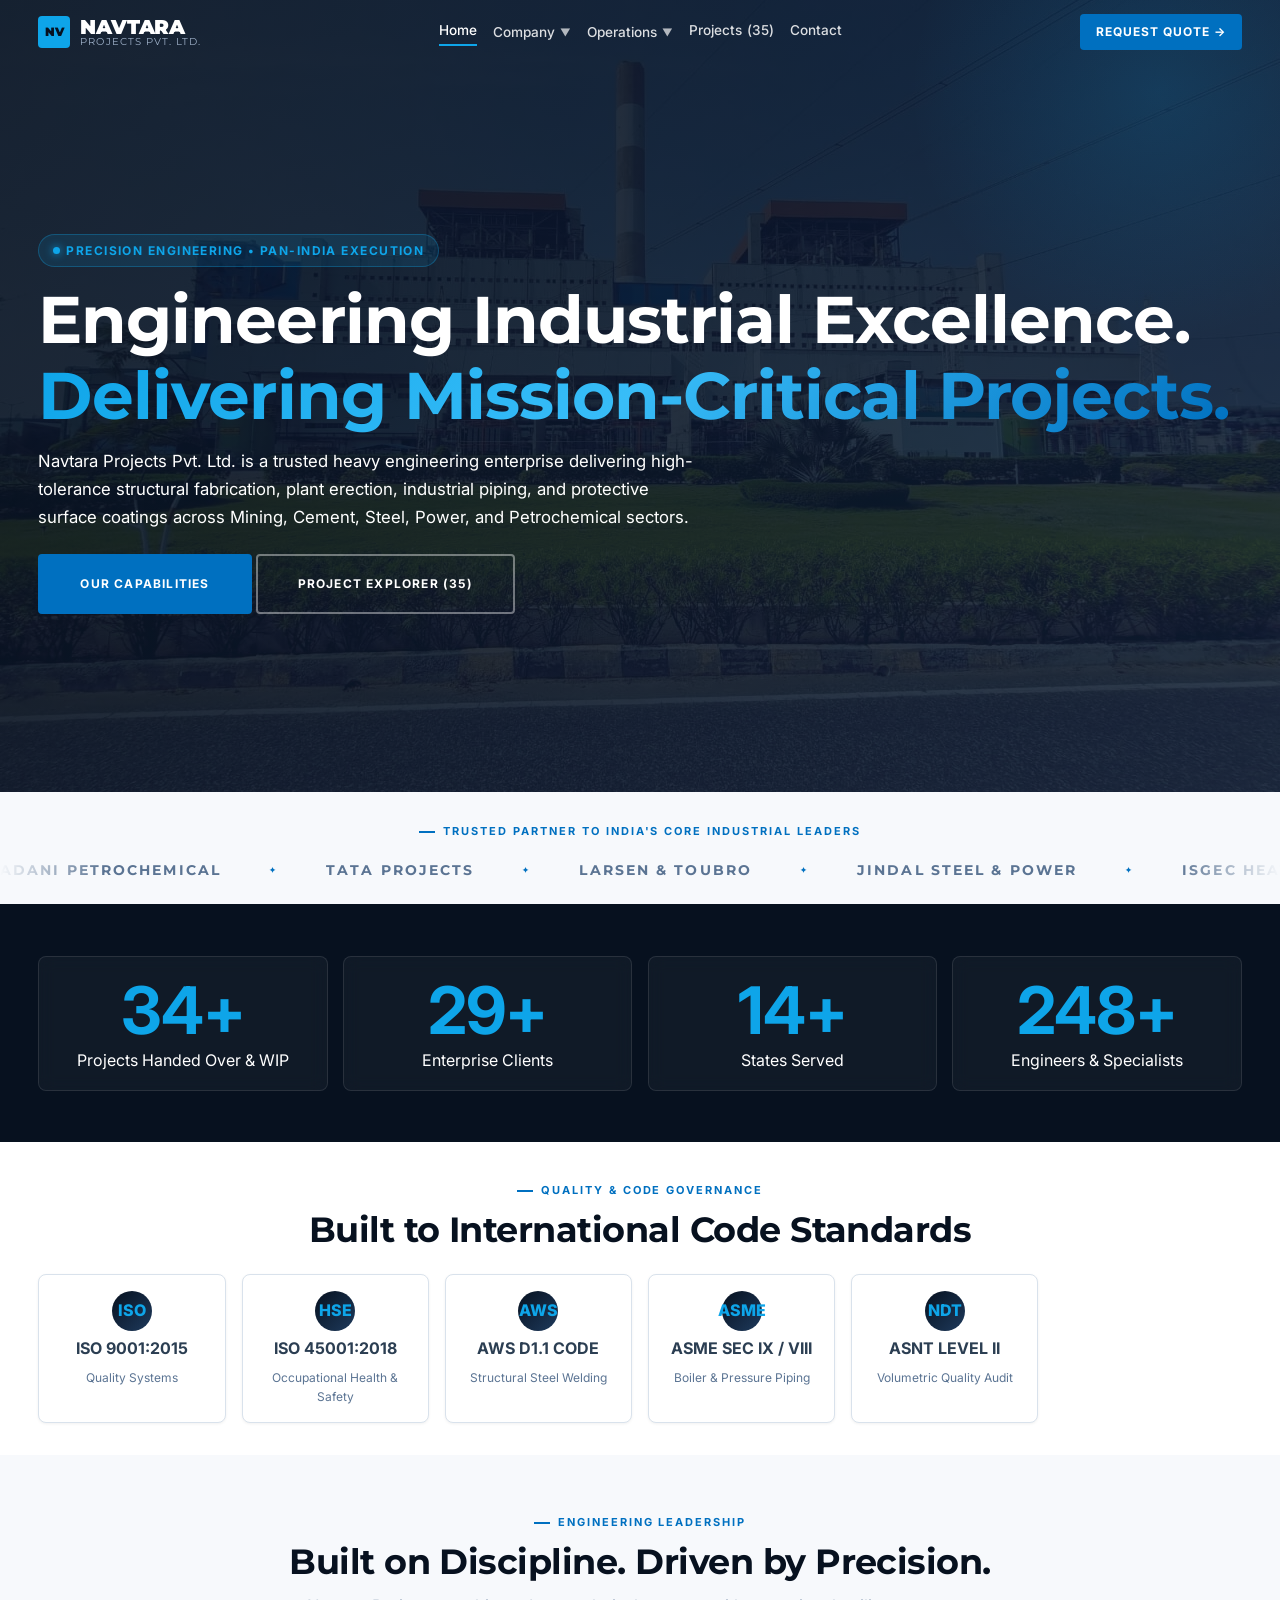
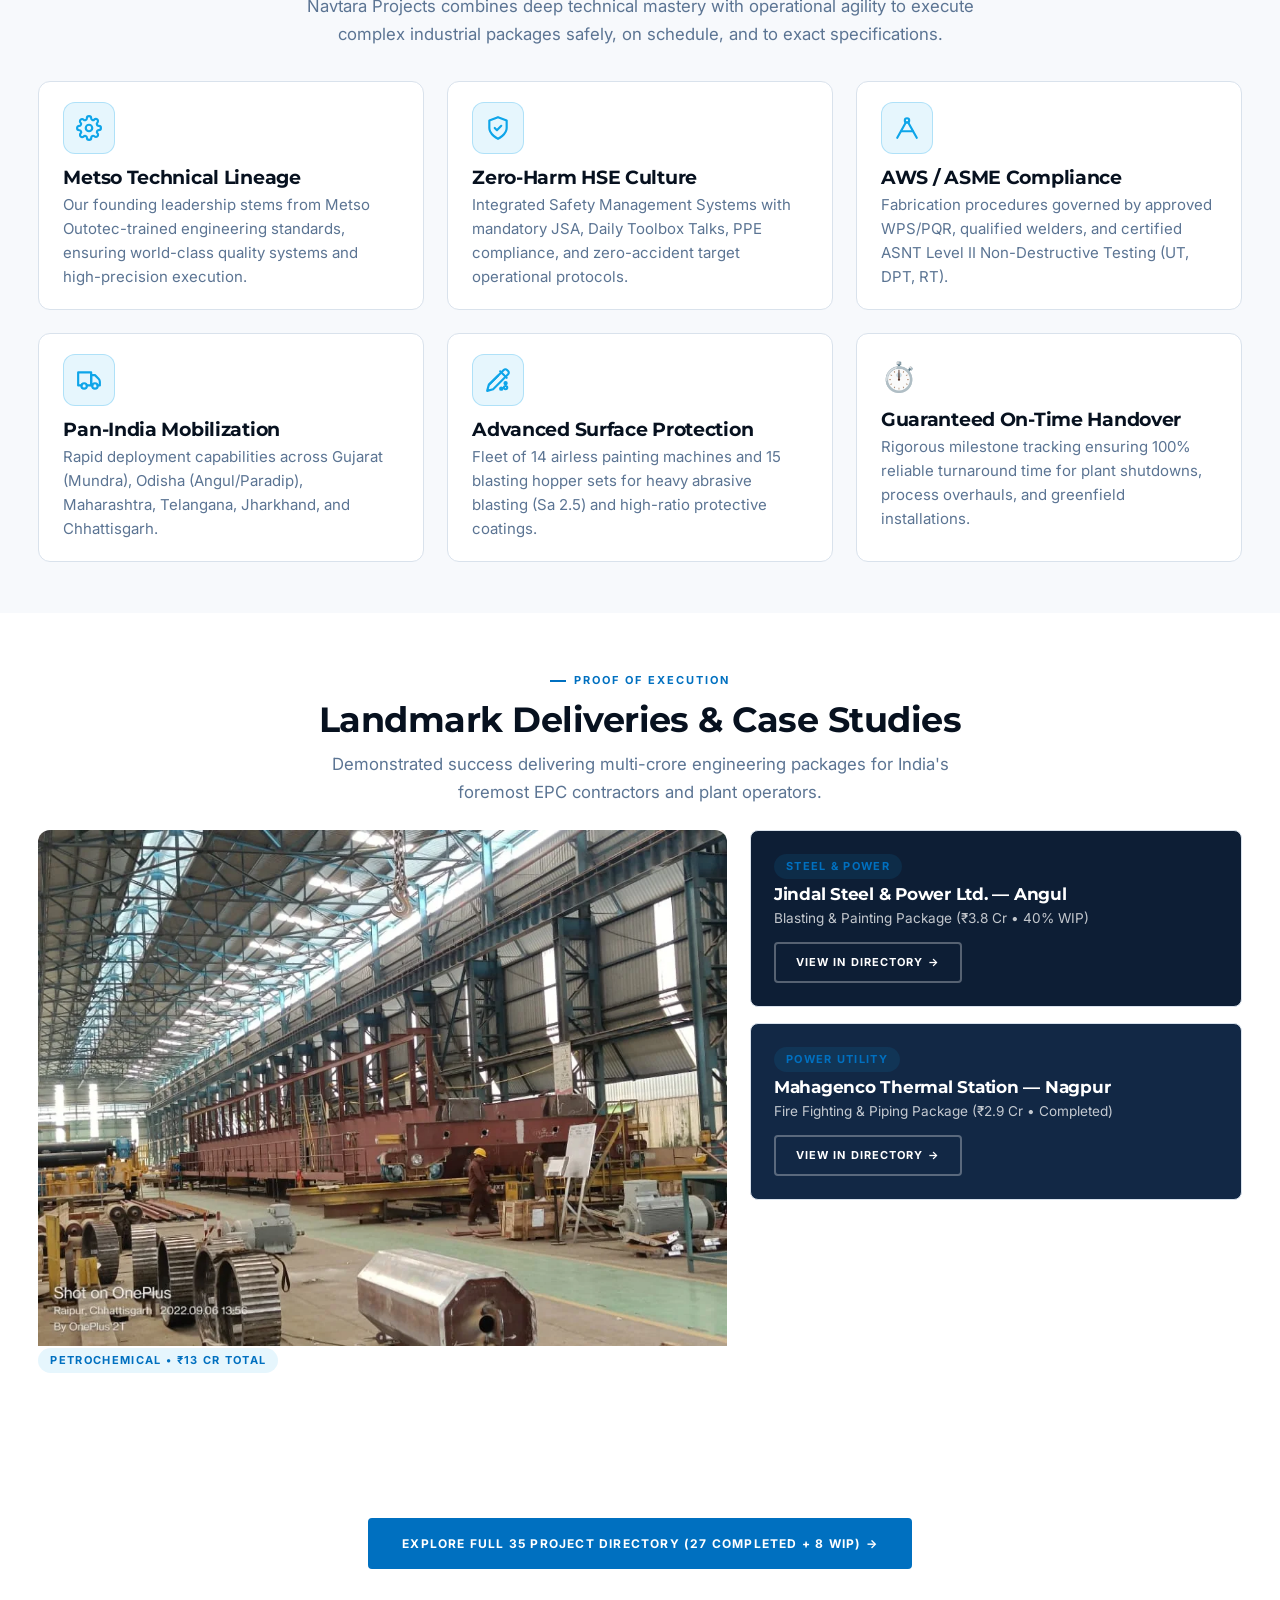
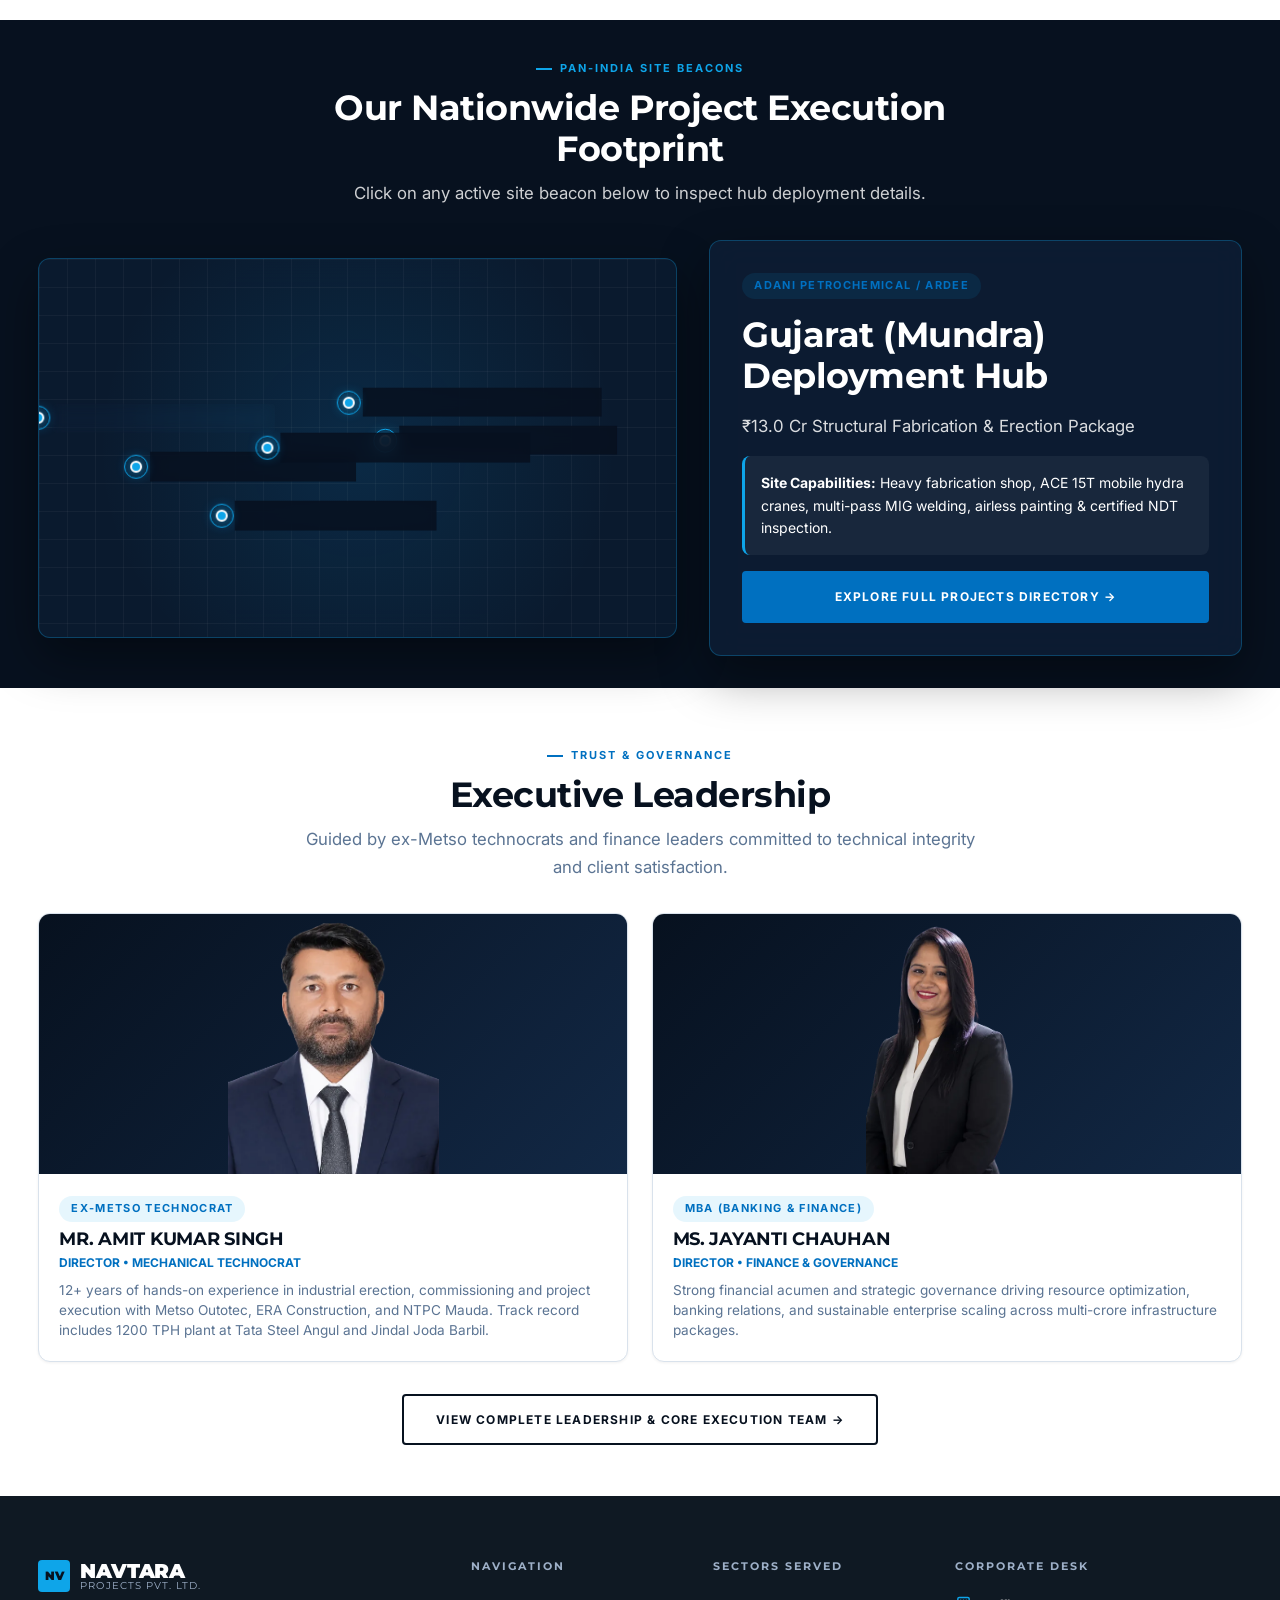
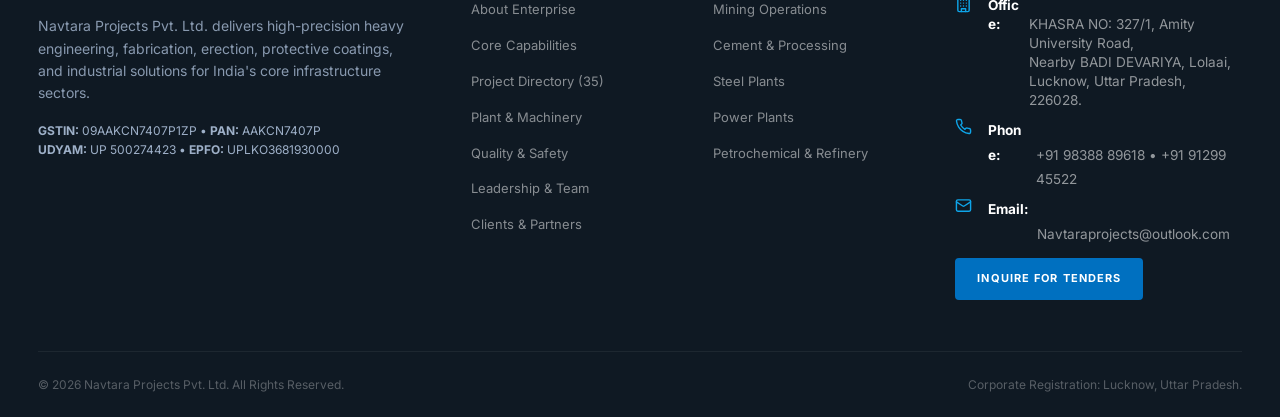
==== commit 3c4cf8f4: "UI Cleanup: Completely purged modal template, scripts, and CSS; converted case study cards to direct" ====
--- a/index.html
+++ b/index.html
@@ -338,34 +338,34 @@
 
             <div class="case-study-hero-grid reveal">
                 <!-- Main Featured Project Card: Adani Petrochemical Mundra -->
-                <div class="cs-card-large" data-project-trigger data-title="Heavy Structural Fabrication &amp; Erection Package" data-client="Ardee Engineering / Adani Petrochemical" data-loc="Mundra, Gujarat" data-value="₹13.0 Crore Total Package" data-scope="Heavy Structural Steel Fabrication (₹8 Cr) &amp; Industrial Erection (₹5 Cr) for Petrochemical Expansion" data-desc="Major turnkey petrochemical package mobilized under strict AWS D1.1 structural welding standards and zero-incident HSE governance at Mundra, Gujarat.">
+                <a href="projects.html" class="cs-card-large" style="text-decoration: none; color: inherit; display: block;">
                     <img src="assets/images/fabrication_bay.webp" alt="Adani Petrochemical Mundra Structural Fabrication" loading="lazy">
                     <div class="cs-card-overlay"></div>
                     <div class="cs-card-body">
                         <span class="tag tag--accent" style="margin-bottom: 0.5rem;">PETROCHEMICAL &bull; ₹13 CR TOTAL</span>
                         <h3 class="heading-md text-light" style="margin-bottom: 0.25rem;">Adani Petrochemical / Ardee &mdash; Mundra</h3>
                         <p class="body-md text-light" style="opacity: 0.85; margin-bottom: 0.75rem;">Heavy Structural Fabrication (₹8 Cr) &amp; Erection (₹5 Cr)</p>
-                        <span class="btn btn-outline btn--sm">View Case Study &amp; Specs →</span>
-                    </div>
-                </div>
+                        <span class="btn btn-outline btn--sm">Explore Case Study in Directory →</span>
+                    </div>
+                </a>
 
                 <!-- Secondary Featured Cards -->
                 <div style="display: flex; flex-direction: column; gap: var(--s-sm);">
                     <!-- Jindal Steel Angul -->
-                    <div class="card" style="padding: var(--s-md); background: var(--c-navy-md); color: var(--c-white);" data-project-trigger data-title="Surface Preparation &amp; Heavy Coating Package" data-client="Jindal Steel &amp; Power Ltd." data-loc="Angul, Odisha" data-value="₹3.8 Crore" data-scope="Sa 2.5 Abrasive Blasting &amp; Multi-Layer Protective Epoxy/PU Coating of 15,000+ MT Structural Steel" data-desc="Comprehensive surface protection package executed with owned fleet of 15 blasting hoppers and 14 airless painting machines at Angul, Odisha.">
+                    <a href="projects.html" class="card" style="text-decoration: none; padding: var(--s-md); background: var(--c-navy-md); color: var(--c-white); display: flex; flex-direction: column;">
                         <span class="tag tag--accent" style="margin-bottom: 0.35rem; align-self: flex-start;">STEEL &amp; POWER</span>
                         <h3 class="heading-md text-light" style="font-size: 1.05rem; margin-bottom: 0.2rem;">Jindal Steel &amp; Power Ltd. &mdash; Angul</h3>
                         <p class="body-md text-light" style="opacity: 0.75; font-size: 0.85rem; margin-bottom: 0.75rem;">Blasting &amp; Painting Package (₹3.8 Cr &bull; 40% WIP)</p>
-                        <span class="btn btn-outline btn--sm" style="align-self: flex-start;">View Details</span>
-                    </div>
+                        <span class="btn btn-outline btn--sm" style="align-self: flex-start; color: var(--c-white); border-color: rgba(255,255,255,0.3);">View in Directory →</span>
+                    </a>
 
                     <!-- Mahagenco Thermal -->
-                    <div class="card" style="padding: var(--s-md); background: var(--c-navy-lt); color: var(--c-white);" data-project-trigger data-title="Industrial Fire Protection &amp; Piping System" data-client="Mahagenco" data-loc="Nagpur, Maharashtra" data-value="₹2.9 Crore" data-scope="Fire Water Piping, Pumping Station Erection &amp; Automated Deluge Valves" data-desc="Complete fire fighting and high-pressure water piping networks handed over to Maharashtra State Power Generation utility.">
+                    <a href="projects.html" class="card" style="text-decoration: none; padding: var(--s-md); background: var(--c-navy-lt); color: var(--c-white); display: flex; flex-direction: column;">
                         <span class="tag tag--accent" style="margin-bottom: 0.35rem; align-self: flex-start;">POWER UTILITY</span>
                         <h3 class="heading-md text-light" style="font-size: 1.05rem; margin-bottom: 0.2rem;">Mahagenco Thermal Station &mdash; Nagpur</h3>
                         <p class="body-md text-light" style="opacity: 0.75; font-size: 0.85rem; margin-bottom: 0.75rem;">Fire Fighting &amp; Piping Package (₹2.9 Cr &bull; Completed)</p>
-                        <span class="btn btn-outline btn--sm" style="align-self: flex-start;">View Details</span>
-                    </div>
+                        <span class="btn btn-outline btn--sm" style="align-self: flex-start; color: var(--c-white); border-color: rgba(255,255,255,0.3);">View in Directory →</span>
+                    </a>
                 </div>
             </div>
 
@@ -582,68 +582,6 @@
         </div>
     </footer>
 
-    <!-- ✦ Multi-Tab Interactive Case Study Modal ✦ -->
-    <div class="project-modal" id="project-detail-modal" role="dialog" aria-modal="true" aria-labelledby="modal-project-title">
-        <div class="project-modal-content">
-            <div class="project-modal-close" id="modal-close-btn">&times;</div>
-            <div style="padding: var(--s-lg);">
-                <span class="tag tag--accent" id="modal-project-client" style="margin-bottom: 0.5rem;">Client Name</span>
-                <h2 class="heading-lg" id="modal-project-title" style="margin-bottom: var(--s-sm);">Project Title</h2>
-
-                <!-- Modal Tabs -->
-                <div class="modal-nav-tabs">
-                    <div class="modal-tab-btn active" data-tab="overview">1. Overview &amp; Scope</div>
-                    <div class="modal-tab-btn" data-tab="specs">2. Technical Specifications</div>
-                    <div class="modal-tab-btn" data-tab="hse">3. HSE &amp; Compliance</div>
-                </div>
-
-                <!-- Pane 1: Overview -->
-                <div class="modal-tab-pane active" id="modal-pane-overview">
-                    <div class="grid-2" style="margin-bottom: var(--s-md); padding: var(--s-md); background: var(--c-off-white); border-radius: var(--radius-md);">
-                        <div><strong>Location:</strong> <span id="modal-project-loc">City, State</span></div>
-                        <div><strong>Value / Scale:</strong> <span id="modal-project-value">Package Value</span></div>
-                    </div>
-                    <h4 class="heading-md" style="font-size: 1.1rem; margin-bottom: 0.5rem;">Technical Scope Summary</h4>
-                    <p class="body-md text-muted" id="modal-project-scope" style="margin-bottom: var(--s-md);">Scope summary</p>
-                    <h4 class="heading-md" style="font-size: 1.1rem; margin-bottom: 0.5rem;">Engineering Execution Overview</h4>
-                    <p class="body-md text-muted" id="modal-project-desc">Detailed description</p>
-                </div>
-
-                <!-- Pane 2: Specs -->
-                <div class="modal-tab-pane" id="modal-pane-specs">
-                    <div class="grid-2" style="gap: var(--s-md);">
-                        <div style="background: var(--c-off-white); padding: var(--s-md); border-radius: var(--radius-md);">
-                            <strong>Steel Grade &amp; Codes:</strong>
-                            <p class="body-md text-muted" style="font-size: 0.9rem; margin-top: 0.25rem;">IS 2062 E250 / E350, AWS D1.1 Structural Welding Standard.</p>
-                        </div>
-                        <div style="background: var(--c-off-white); padding: var(--s-md); border-radius: var(--radius-md);">
-                            <strong>NDT Quality Audits:</strong>
-                            <p class="body-md text-muted" style="font-size: 0.9rem; margin-top: 0.25rem;">100% Ultrasonic Testing (UT) &amp; DPT on critical load joints.</p>
-                        </div>
-                        <div style="background: var(--c-off-white); padding: var(--s-md); border-radius: var(--radius-md);">
-                            <strong>Coating System:</strong>
-                            <p class="body-md text-muted" style="font-size: 0.9rem; margin-top: 0.25rem;">Sa 2.5 Grit Blast + 250 Micron Epoxy &amp; Polyurethane Finish.</p>
-                        </div>
-                    </div>
-                </div>
-
-                <!-- Pane 3: HSE -->
-                <div class="modal-tab-pane" id="modal-pane-hse">
-                    <div style="background: rgba(14, 165, 233, 0.08); padding: var(--s-md); border-radius: var(--radius-md); border-left: 4px solid var(--c-accent-d);">
-                        <h4 class="heading-md" style="font-size: 1.1rem; margin-bottom: 0.25rem;">Zero-Incident Target Achievement</h4>
-                        <p class="body-md text-muted" style="font-size: 0.9rem;">
-                            Package completed with zero lost time incidents (LTI), 100% PPE adherence, and daily pre-task risk assessments.
-                        </p>
-                    </div>
-                </div>
-
-                <div style="margin-top: var(--s-lg); text-align: right;">
-                    <a href="contact.html" class="btn btn-primary">Inquire Similar Package →</a>
-                </div>
-            </div>
-        </div>
-    </div>
-
     <!-- Scroll to Top Button -->
     <button id="scroll-top-btn" aria-label="Scroll to top">↑</button>
 
--- a/css/fixes.css
+++ b/css/fixes.css
@@ -725,3 +725,4 @@
 
 
 
+
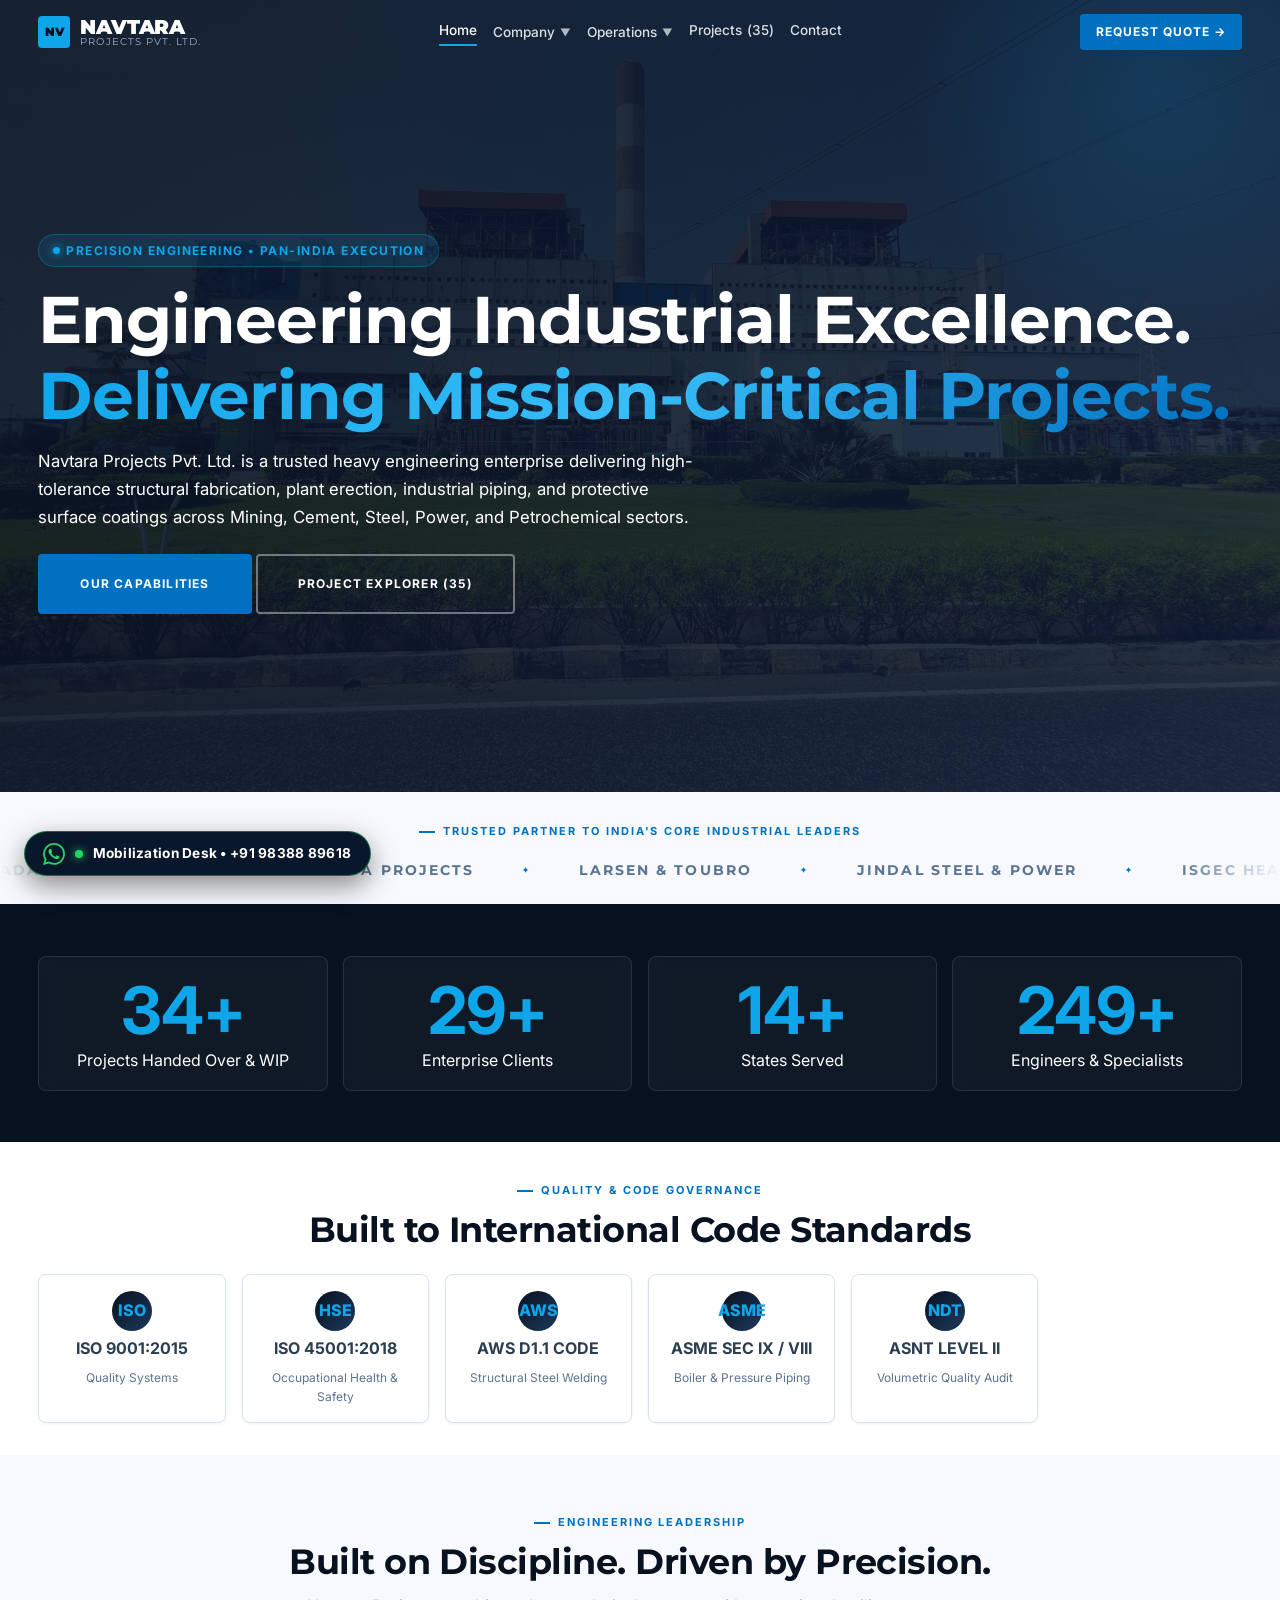
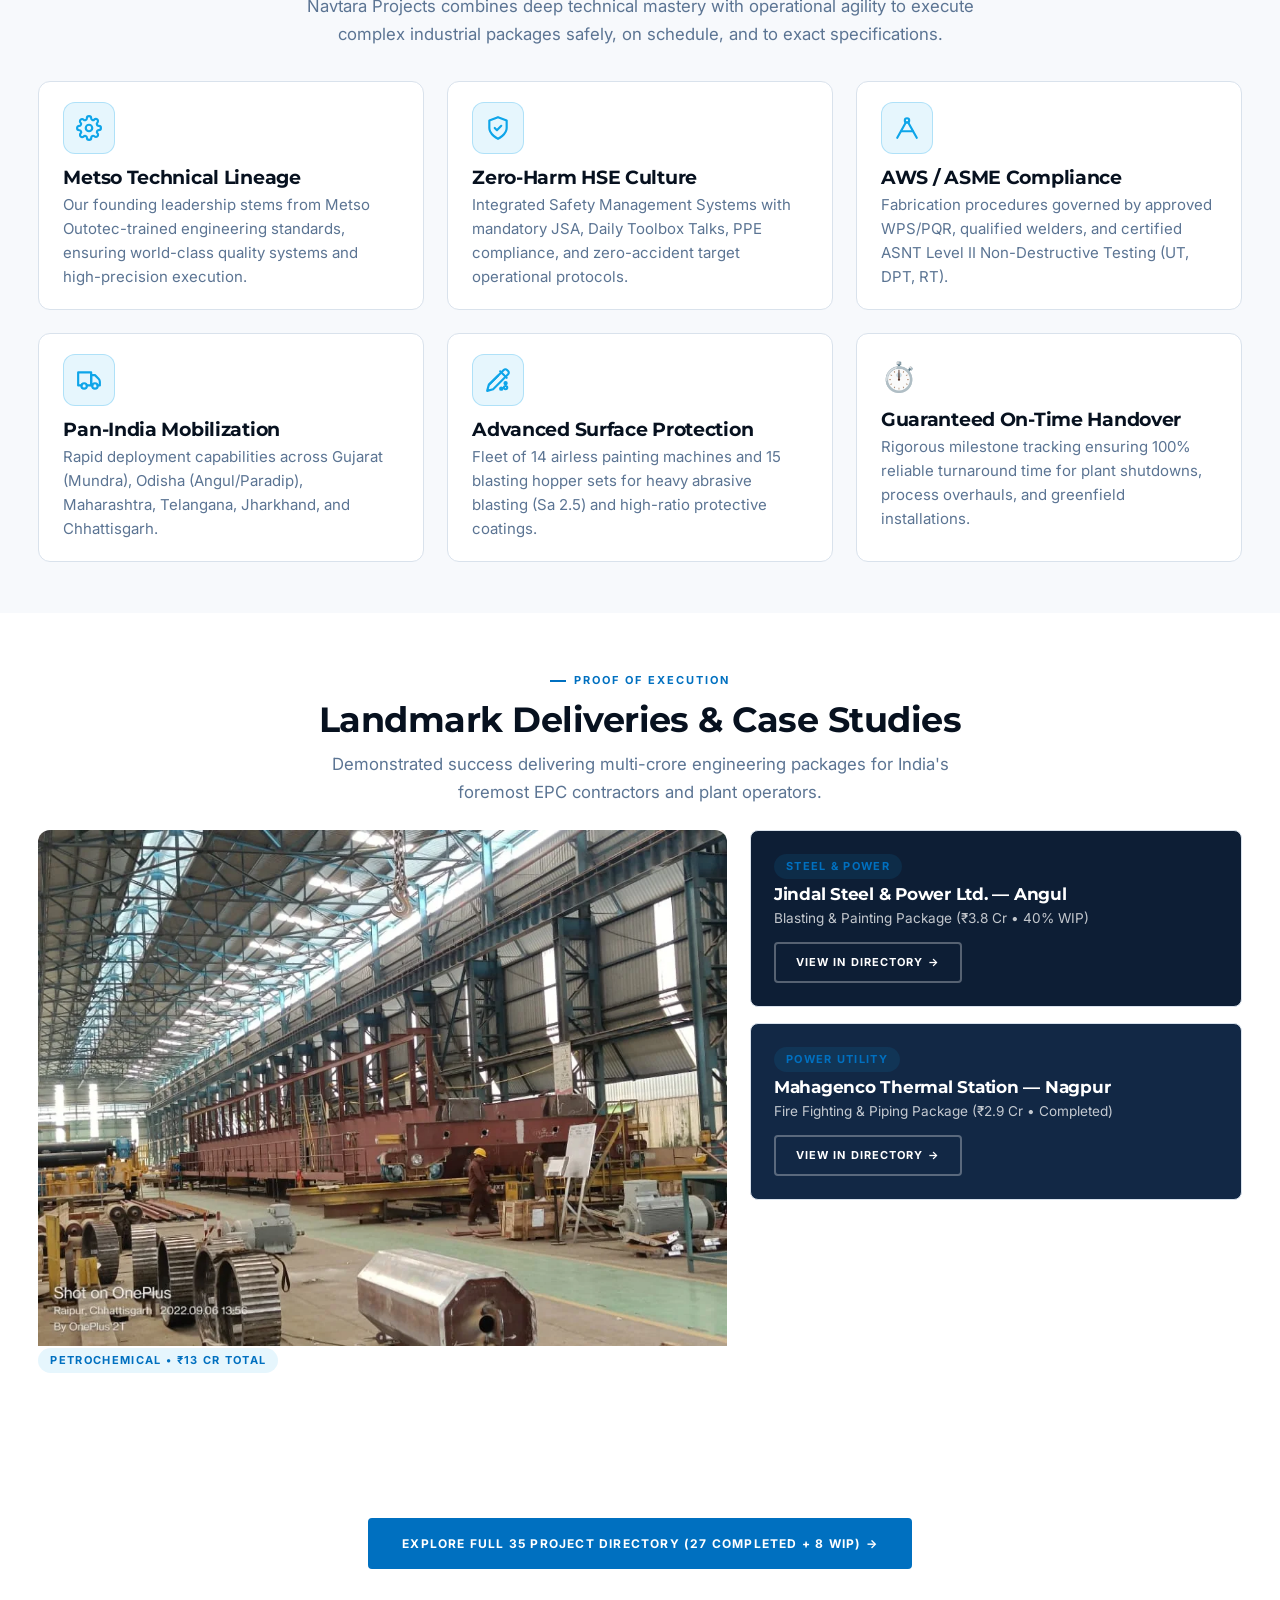
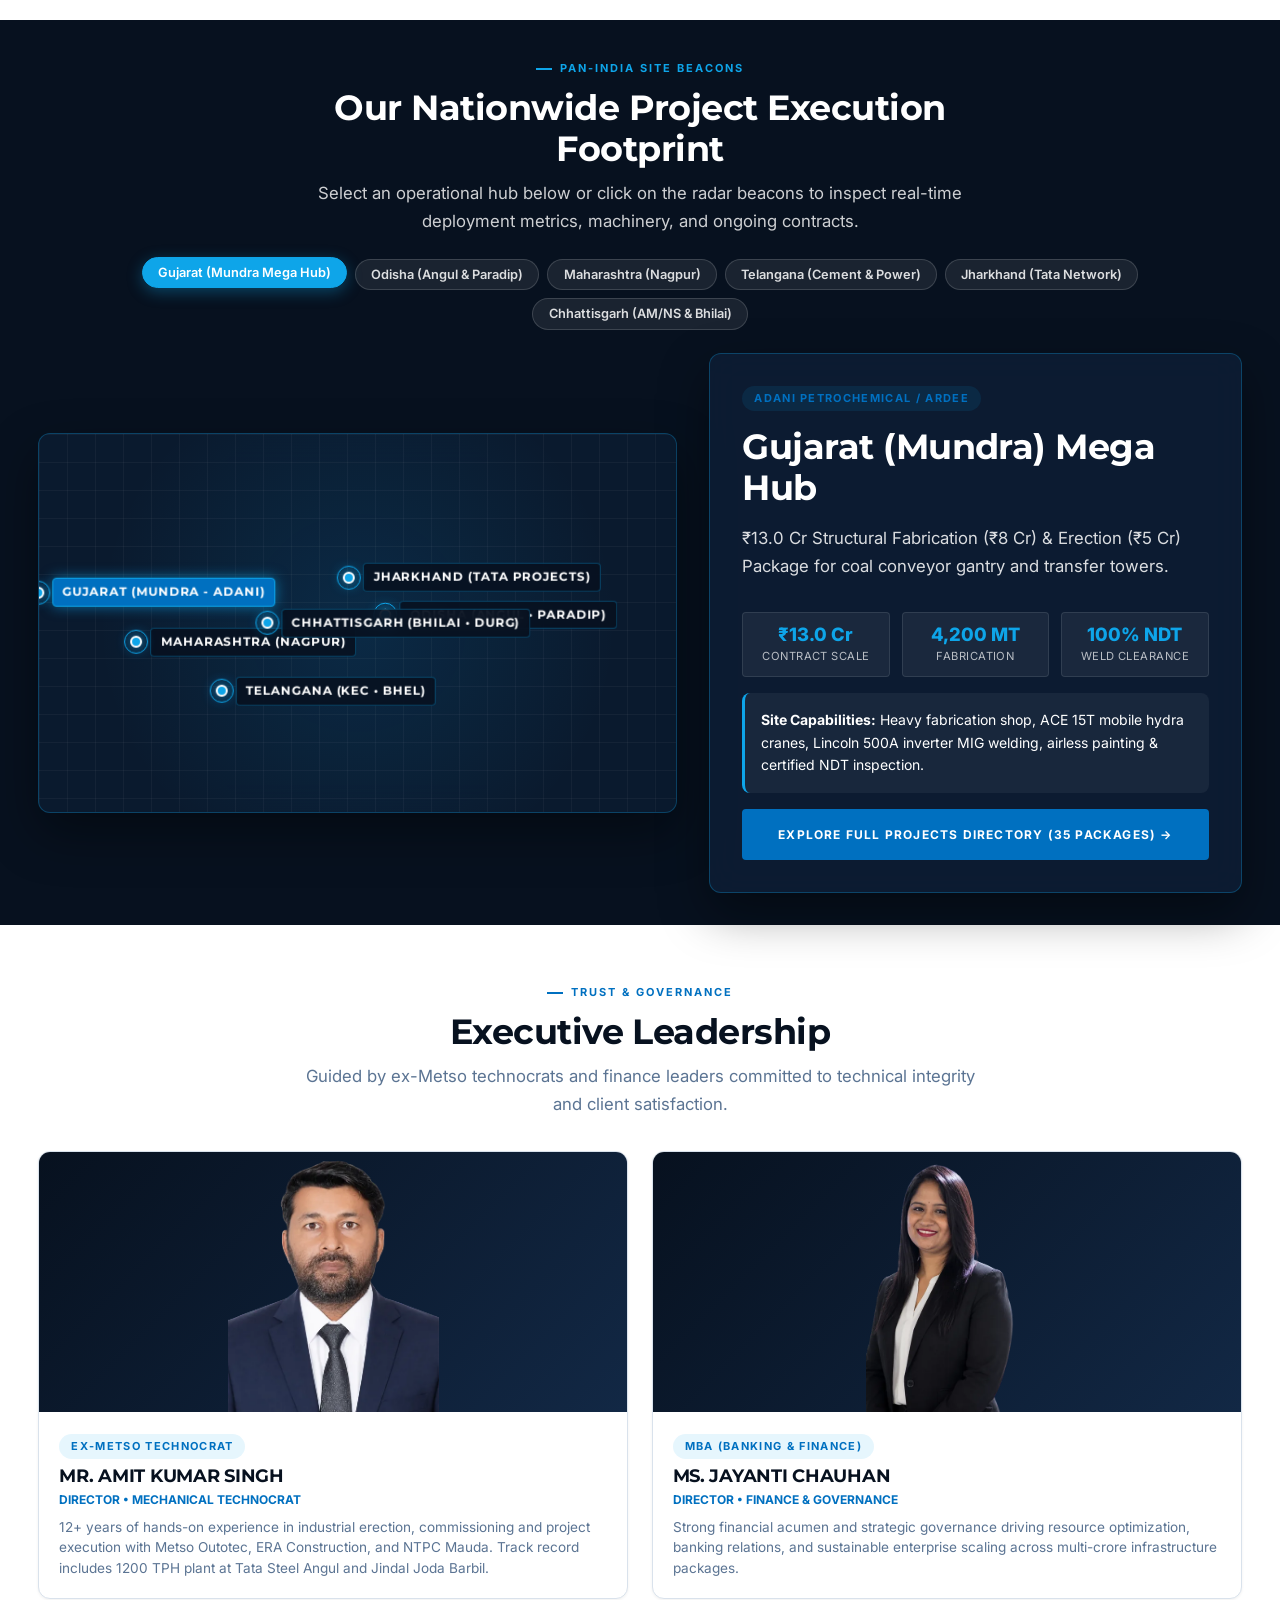
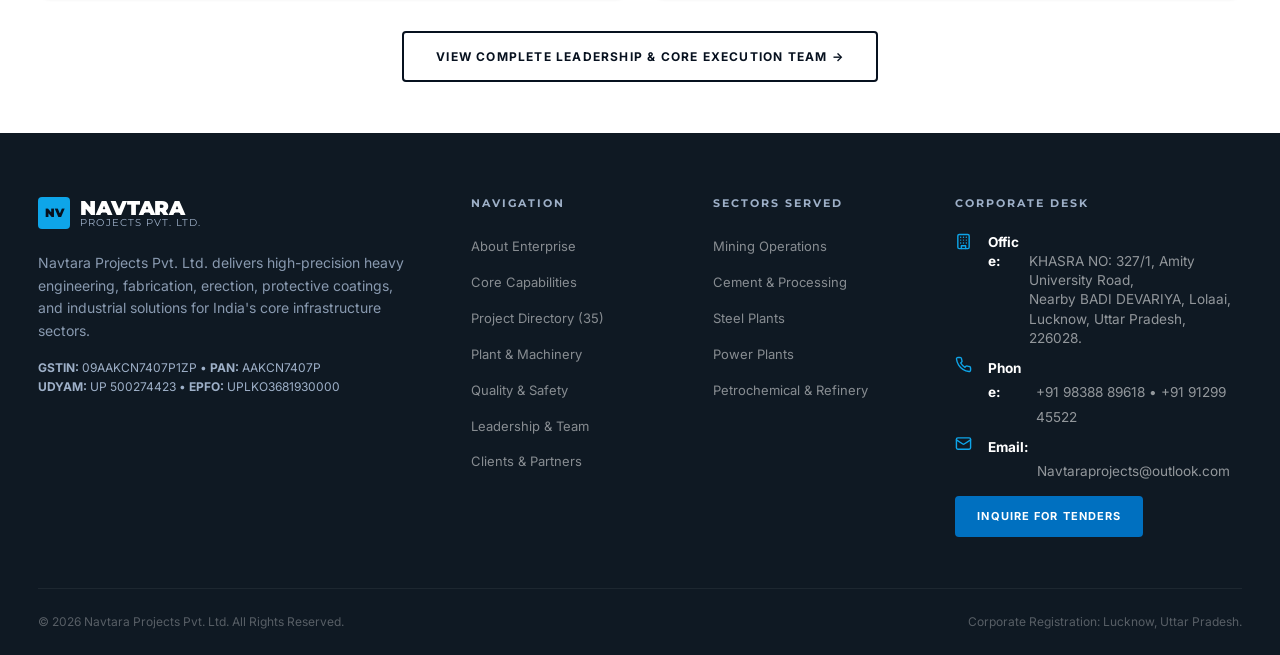
==== commit 1782524d: "feat(epc): add prequalification FAQ, state inspector, floating WhatsApp desk, and Schema.org" ====
--- a/index.html
+++ b/index.html
@@ -12,6 +12,84 @@
     <meta property="og:image" content="assets/images/fabrication_bay.webp">
     <meta property="og:type" content="website">
     <meta property="og:url" content="https://hr0417-del.github.io/navtara-website/">
+
+    <!-- Enterprise Schema.org JSON-LD (Rich Snippets & Corporate Knowledge Graph) -->
+    <script type="application/ld+json">
+    {
+      "@context": "https://schema.org",
+      "@graph": [
+        {
+          "@type": ["Organization", "GeneralContractor"],
+          "@id": "https://hr0417-del.github.io/navtara-website/#organization",
+          "name": "Navtara Projects Pvt. Ltd.",
+          "alternateName": "Navtara Projects",
+          "legalName": "Navtara Projects Private Limited",
+          "url": "https://hr0417-del.github.io/navtara-website/",
+          "logo": "https://hr0417-del.github.io/navtara-website/assets/images/amit_kumar_singh.webp",
+          "image": "https://hr0417-del.github.io/navtara-website/assets/images/fabrication_bay.webp",
+          "description": "Navtara Projects Pvt. Ltd. is a premier Indian heavy engineering contractor delivering structural fabrication, industrial erection, abrasive blasting (Sa 2.5), protective coatings, and plant maintenance across India.",
+          "foundingDate": "2023",
+          "taxID": "09AAKCN7407P1ZP",
+          "vatID": "09AAKCN7407P1ZP",
+          "telephone": "+91-9838889618",
+          "email": "Navtaraprojects@outlook.com",
+          "priceRange": "₹₹₹₹",
+          "address": {
+            "@type": "PostalAddress",
+            "streetAddress": "KHASRA NO: 327/1, Amity University Road, Nearby BADI DEVARIYA, Lolaai",
+            "addressLocality": "Lucknow",
+            "addressRegion": "Uttar Pradesh",
+            "postalCode": "226028",
+            "addressCountry": "IN"
+          },
+          "geo": {
+            "@type": "GeoCoordinates",
+            "latitude": 26.8467,
+            "longitude": 80.9462
+          },
+          "founder": [
+            {
+              "@type": "Person",
+              "name": "Amit Kumar Singh",
+              "jobTitle": "Director & Head of Operations"
+            },
+            {
+              "@type": "Person",
+              "name": "Sudha Singh",
+              "jobTitle": "Director & Finance Controller"
+            }
+          ],
+          "areaServed": [
+            { "@type": "State", "name": "Gujarat" },
+            { "@type": "State", "name": "Odisha" },
+            { "@type": "State", "name": "Maharashtra" },
+            { "@type": "State", "name": "Telangana" },
+            { "@type": "State", "name": "Jharkhand" },
+            { "@type": "State", "name": "Chhattisgarh" },
+            { "@type": "Country", "name": "India" }
+          ],
+          "knowsAbout": [
+            "Heavy Structural Fabrication",
+            "Industrial Plant Erection",
+            "Abrasive Grit Blasting Sa 2.5",
+            "Industrial Protective Coatings & Epoxies",
+            "Thermal & Petrochemical Piping Systems",
+            "Non-Destructive Testing (UT, MPI, DPT)",
+            "AWS D1.1 & ASME Section IX Certified Welding"
+          ]
+        },
+        {
+          "@type": "WebSite",
+          "@id": "https://hr0417-del.github.io/navtara-website/#website",
+          "url": "https://hr0417-del.github.io/navtara-website/",
+          "name": "Navtara Projects Pvt. Ltd.",
+          "publisher": {
+            "@id": "https://hr0417-del.github.io/navtara-website/#organization"
+          }
+        }
+      ]
+    }
+    </script>
 
     <!-- Favicon -->
     <link rel="icon" type="image/svg+xml" href="assets/favicon.svg">
@@ -378,12 +456,22 @@
     <!-- ✦ Radar Beacons & Active Hubs (Blinking Dots Only - NO MAP SHAPE) ✦ -->
     <section class="india-map-section-v3" aria-labelledby="map-heading">
         <div class="container">
-            <div class="text-center reveal" style="max-width: 680px; margin: 0 auto var(--s-lg);">
+            <div class="text-center reveal" style="max-width: 680px; margin: 0 auto var(--s-md);">
                 <div class="section-label section-label--light">Pan-India Site Beacons</div>
                 <h2 class="heading-lg text-light" id="map-heading">Our Nationwide Project Execution Footprint</h2>
                 <p class="body-lg text-light" style="opacity: 0.8; margin-top: var(--s-xs);">
-                    Click on any active site beacon below to inspect hub deployment details.
+                    Select an operational hub below or click on the radar beacons to inspect real-time deployment metrics, machinery, and ongoing contracts.
                 </p>
+            </div>
+
+            <!-- Interactive State Selector Pills -->
+            <div class="state-pill-selector reveal">
+                <button type="button" class="state-pill active" data-state-id="gujarat">Gujarat (Mundra Mega Hub)</button>
+                <button type="button" class="state-pill" data-state-id="odisha">Odisha (Angul &amp; Paradip)</button>
+                <button type="button" class="state-pill" data-state-id="maharashtra">Maharashtra (Nagpur)</button>
+                <button type="button" class="state-pill" data-state-id="telangana">Telangana (Cement &amp; Power)</button>
+                <button type="button" class="state-pill" data-state-id="jharkhand">Jharkhand (Tata Network)</button>
+                <button type="button" class="state-pill" data-state-id="chhattisgarh">Chhattisgarh (AM/NS &amp; Bhilai)</button>
             </div>
 
             <div class="india-map-grid-v3 reveal">
@@ -392,7 +480,7 @@
                     <div class="radar-grid-bg"></div>
 
                     <!-- Beacon 1: Gujarat (Mundra) -->
-                    <div class="beacon-node active-node" style="top: 42%; left: 18%;" data-state-name="Gujarat (Mundra)" data-site-client="Adani Petrochemical / Ardee" data-site-scope="₹13.0 Cr Structural Fabrication &amp; Erection Package">
+                    <div class="beacon-node active-node" style="top: 42%; left: 18%;" data-state-id="gujarat" data-state-name="Gujarat (Mundra)" data-site-client="Adani Petrochemical / Ardee" data-site-scope="₹13.0 Cr Structural Fabrication &amp; Erection Package">
                         <div class="beacon-dot">
                             <div class="beacon-ring"></div>
                         </div>
@@ -400,7 +488,7 @@
                     </div>
 
                     <!-- Beacon 2: Odisha (Angul / Paradip) -->
-                    <div class="beacon-node" style="top: 48%; left: 72%;" data-state-name="Odisha" data-site-client="Jindal Steel &amp; ISGEC Heavy Eng" data-site-scope="15,000+ MT Blasting &amp; Coating + Paradip Port Marine Scaffolding">
+                    <div class="beacon-node" style="top: 48%; left: 72%;" data-state-id="odisha" data-state-name="Odisha" data-site-client="Jindal Steel &amp; ISGEC Heavy Eng" data-site-scope="15,000+ MT Blasting &amp; Coating + Paradip Port Marine Scaffolding">
                         <div class="beacon-dot">
                             <div class="beacon-ring"></div>
                         </div>
@@ -408,7 +496,7 @@
                     </div>
 
                     <!-- Beacon 3: Maharashtra (Nagpur) -->
-                    <div class="beacon-node" style="top: 55%; left: 32%;" data-state-name="Maharashtra" data-site-client="Mahagenco Thermal" data-site-scope="₹2.9 Cr Thermal Power Fire Water Piping &amp; Erection (Nagpur)">
+                    <div class="beacon-node" style="top: 55%; left: 32%;" data-state-id="maharashtra" data-state-name="Maharashtra" data-site-client="Mahagenco Thermal" data-site-scope="₹2.9 Cr Thermal Power Fire Water Piping &amp; Erection (Nagpur)">
                         <div class="beacon-dot">
                             <div class="beacon-ring"></div>
                         </div>
@@ -416,7 +504,7 @@
                     </div>
 
                     <!-- Beacon 4: Telangana (Suryapet & Ramagundam) -->
-                    <div class="beacon-node" style="top: 68%; left: 45%;" data-state-name="Telangana" data-site-client="KEC Maha Cement &amp; BHEL" data-site-scope="1,200 MT Clinker Line Structural Fabrication &amp; BHEL Sheeting">
+                    <div class="beacon-node" style="top: 68%; left: 45%;" data-state-id="telangana" data-state-name="Telangana" data-site-client="KEC Maha Cement &amp; BHEL" data-site-scope="1,200 MT Clinker Line Structural Fabrication &amp; BHEL Sheeting">
                         <div class="beacon-dot">
                             <div class="beacon-ring"></div>
                         </div>
@@ -424,7 +512,7 @@
                     </div>
 
                     <!-- Beacon 5: Jharkhand (Jamshedpur) -->
-                    <div class="beacon-node" style="top: 38%; left: 68%;" data-state-name="Jharkhand" data-site-client="Tata Projects Network" data-site-scope="Heavy Crane Girder Fabrication &amp; Plant Erection">
+                    <div class="beacon-node" style="top: 38%; left: 68%;" data-state-id="jharkhand" data-state-name="Jharkhand" data-site-client="Tata Projects Network" data-site-scope="Heavy Crane Girder Fabrication &amp; Plant Erection">
                         <div class="beacon-dot">
                             <div class="beacon-ring"></div>
                         </div>
@@ -432,7 +520,7 @@
                     </div>
 
                     <!-- Beacon 6: Chhattisgarh (Bhilai / Raipur / Durg) -->
-                    <div class="beacon-node" style="top: 50%; left: 56%;" data-state-name="Chhattisgarh" data-site-client="AM/NS India &bull; Struc-Rite &bull; DCPL" data-site-scope="₹2.5 Cr Metalising, BEC Painting &amp; DCPL Cement Fabrication">
+                    <div class="beacon-node" style="top: 50%; left: 56%;" data-state-id="chhattisgarh" data-state-name="Chhattisgarh" data-site-client="AM/NS India &bull; Struc-Rite &bull; DCPL" data-site-scope="₹2.5 Cr Metalising, BEC Painting &amp; DCPL Cement Fabrication">
                         <div class="beacon-dot">
                             <div class="beacon-ring"></div>
                         </div>
@@ -443,15 +531,32 @@
                 <!-- Right: Selected State Hub Details Panel -->
                 <div class="map-site-panel-v3">
                     <span class="tag tag--accent" id="map-site-client" style="align-self: flex-start;">Adani Petrochemical / Ardee</span>
-                    <h3 class="heading-lg text-light" id="map-site-title" style="margin: 0;">Gujarat (Mundra) Deployment Hub</h3>
+                    <h3 class="heading-lg text-light" id="map-site-title" style="margin: 0;">Gujarat (Mundra) Mega Hub</h3>
                     <p class="body-lg text-light" id="map-site-scope" style="opacity: 0.85; margin: 0;">
-                        ₹13.0 Cr Structural Fabrication &amp; Erection Package
-                    </p>
-                    <div style="padding: 1rem; background: rgba(255,255,255,0.05); border-radius: var(--radius-md); border-left: 3px solid var(--c-accent); font-size: 0.875rem;">
-                        <strong>Site Capabilities:</strong> Heavy fabrication shop, ACE 15T mobile hydra cranes, multi-pass MIG welding, airless painting &amp; certified NDT inspection.
+                        ₹13.0 Cr Structural Fabrication (₹8 Cr) &amp; Erection (₹5 Cr) Package for coal conveyor gantry and transfer towers.
+                    </p>
+
+                    <!-- Real-Time Deployment Metrics -->
+                    <div class="hub-metric-grid" id="map-site-metrics">
+                        <div class="hub-metric-card">
+                            <div class="num" id="hub-m1">₹13.0 Cr</div>
+                            <div class="label" id="hub-l1">Contract Scale</div>
+                        </div>
+                        <div class="hub-metric-card">
+                            <div class="num" id="hub-m2">4,200 MT</div>
+                            <div class="label" id="hub-l2">Fabrication</div>
+                        </div>
+                        <div class="hub-metric-card">
+                            <div class="num" id="hub-m3">100% NDT</div>
+                            <div class="label" id="hub-l3">Weld Clearance</div>
+                        </div>
+                    </div>
+
+                    <div id="map-site-caps" style="padding: 1rem; background: rgba(255,255,255,0.05); border-radius: var(--radius-md); border-left: 3px solid var(--c-accent); font-size: 0.875rem;">
+                        <strong>Site Capabilities:</strong> Heavy fabrication shop, ACE 15T mobile hydra cranes, Lincoln 500A inverter MIG welding, airless painting &amp; certified NDT inspection.
                     </div>
                     <div>
-                        <a href="projects.html" class="btn btn-primary" style="width: 100%;">Explore Full Projects Directory →</a>
+                        <a href="projects.html" class="btn btn-primary" style="width: 100%;">Explore Full Projects Directory (35 Packages) →</a>
                     </div>
                 </div>
 
@@ -583,6 +688,19 @@
     </footer>
 
     <!-- Scroll to Top Button -->
+        <!-- Floating Operations & Mobilization Desk Pill (Bottom-Left) -->
+    <a href="https://wa.me/919838889618?text=Hello%20Navtara%20Projects%2C%20we%20would%20like%20to%20inquire%20about%20industrial%20engineering%20mobilization%20and%20tenders." 
+       class="floating-ops-desk" 
+       target="_blank" 
+       rel="noopener" 
+       aria-label="Direct WhatsApp Operations &amp; Mobilization Desk">
+        <span class="floating-ops-desk-icon">
+            <svg viewBox="0 0 24 24"><path d="M.057 24l1.687-6.163c-1.041-1.804-1.588-3.849-1.587-5.946.003-6.556 5.338-11.891 11.893-11.891 3.181.001 6.167 1.24 8.413 3.488 2.245 2.248 3.481 5.236 3.48 8.414-.003 6.557-5.338 11.892-11.893 11.892-1.99-.001-3.951-.5-5.688-1.448l-6.305 1.654zm6.597-3.807c1.676.995 3.276 1.591 5.392 1.592 5.448 0 9.886-4.434 9.889-9.885.002-5.462-4.415-9.89-9.881-9.892-5.452 0-9.887 4.434-9.889 9.884-.001 2.225.651 3.891 1.746 5.634l-.999 3.648 3.742-.981zm11.387-5.464c-.074-.124-.272-.198-.57-.347-.297-.149-1.758-.868-2.031-.967-.272-.099-.47-.149-.669.149-.198.297-.768.967-.941 1.165-.173.198-.347.223-.644.074-.297-.149-1.255-.462-2.39-1.475-.883-.788-1.48-1.761-1.653-2.059-.173-.297-.018-.458.13-.606.134-.133.297-.347.446-.521.151-.172.2-.296.3-.495.099-.198.05-.372-.025-.521-.075-.148-.669-1.611-.916-2.206-.242-.579-.487-.501-.669-.51l-.57-.01c-.198 0-.52.074-.792.372s-1.04 1.016-1.04 2.479 1.065 2.876 1.213 3.074c.149.198 2.095 3.2 5.076 4.487.709.306 1.263.489 1.694.626.712.226 1.36.194 1.872.118.571-.085 1.758-.719 2.006-1.413.248-.695.248-1.29.173-1.414z"/></svg>
+        </span>
+        <span class="floating-ops-desk-badge"></span>
+        <span class="text-label">Mobilization Desk &bull; +91 98388 89618</span>
+    </a>
+
     <button id="scroll-top-btn" aria-label="Scroll to top">↑</button>
 
     <!-- Scripts -->
--- a/css/fixes.css
+++ b/css/fixes.css
@@ -723,6 +723,245 @@
   stroke-linejoin: round;
 }
 
-
-
-
+/* ── Floating Operations Desk WhatsApp Pill (Bottom-Left) ── */
+.floating-ops-desk {
+  position: fixed;
+  bottom: 24px;
+  left: 24px;
+  z-index: 9999;
+  display: inline-flex;
+  align-items: center;
+  gap: 0.6rem;
+  background: #09172A;
+  color: #FFFFFF !important;
+  border: 1.5px solid rgba(37, 211, 102, 0.45);
+  padding: 0.65rem 1.15rem;
+  border-radius: var(--radius-pill, 100px);
+  font-size: 0.85rem;
+  font-weight: 700;
+  letter-spacing: 0.02em;
+  text-decoration: none !important;
+  box-shadow: 0 10px 28px rgba(0, 0, 0, 0.45);
+  transition: transform 0.25s cubic-bezier(0.16, 1, 0.3, 1), box-shadow 0.25s ease, border-color 0.25s ease;
+}
+
+.floating-ops-desk:hover {
+  transform: translateY(-3px) scale(1.02);
+  border-color: #25D366;
+  box-shadow: 0 14px 36px rgba(37, 211, 102, 0.35);
+}
+
+.floating-ops-desk-icon {
+  width: 22px;
+  height: 22px;
+  color: #25D366;
+  display: flex;
+  align-items: center;
+  justify-content: center;
+  flex-shrink: 0;
+}
+
+.floating-ops-desk-icon svg {
+  width: 100%;
+  height: 100%;
+  fill: currentColor;
+}
+
+.floating-ops-desk-badge {
+  display: inline-block;
+  width: 8px;
+  height: 8px;
+  border-radius: 50%;
+  background: #25D366;
+  box-shadow: 0 0 8px #25D366;
+  animation: beaconBlink 1.8s infinite ease-in-out;
+}
+
+@media (max-width: 600px) {
+  .floating-ops-desk span.text-label {
+    display: none;
+  }
+  .floating-ops-desk {
+    padding: 0.75rem;
+    border-radius: 50%;
+  }
+}
+
+/* ── Technical Prequalification FAQ Accordion ────────────── */
+.faq-section {
+  padding: var(--s-xl) 0;
+  background: var(--c-off-white, #F8FAFC);
+}
+
+.faq-section.dark {
+  background: var(--c-navy-dark, #071324);
+  color: #FFFFFF;
+}
+
+.faq-accordion {
+  max-width: 860px;
+  margin: 0 auto;
+  display: flex;
+  flex-direction: column;
+  gap: 0.85rem;
+}
+
+.faq-item {
+  background: var(--c-white, #FFFFFF);
+  border: 1px solid var(--c-border, #E2E8F0);
+  border-radius: var(--radius-md, 10px);
+  overflow: hidden;
+  box-shadow: 0 2px 8px rgba(0, 0, 0, 0.03);
+  transition: border-color 0.25s ease, box-shadow 0.25s ease, transform 0.2s ease;
+}
+
+.faq-section.dark .faq-item {
+  background: rgba(13, 30, 53, 0.8);
+  border-color: rgba(255, 255, 255, 0.08);
+}
+
+.faq-item.active {
+  border-color: var(--c-accent, #0EA5E9);
+  box-shadow: 0 6px 20px rgba(14, 165, 233, 0.12);
+}
+
+.faq-question {
+  width: 100%;
+  padding: 1.15rem 1.4rem;
+  background: transparent;
+  border: none;
+  text-align: left;
+  display: flex;
+  align-items: center;
+  justify-content: space-between;
+  gap: 1rem;
+  cursor: pointer;
+  font-family: inherit;
+  font-size: 1rem;
+  font-weight: 700;
+  color: var(--c-navy, #0D1E35);
+  line-height: 1.45;
+  transition: color 0.2s ease;
+}
+
+.faq-section.dark .faq-question {
+  color: #FFFFFF;
+}
+
+.faq-item.active .faq-question {
+  color: var(--c-accent, #0EA5E9);
+}
+
+.faq-toggle-icon {
+  width: 28px;
+  height: 28px;
+  border-radius: 50%;
+  background: rgba(14, 165, 233, 0.08);
+  color: var(--c-accent, #0EA5E9);
+  display: flex;
+  align-items: center;
+  justify-content: center;
+  flex-shrink: 0;
+  transition: transform 0.3s cubic-bezier(0.16, 1, 0.3, 1), background-color 0.2s ease;
+}
+
+.faq-item.active .faq-toggle-icon {
+  transform: rotate(180deg);
+  background: var(--c-accent, #0EA5E9);
+  color: #FFFFFF;
+}
+
+.faq-answer {
+  max-height: 0;
+  opacity: 0;
+  overflow: hidden;
+  transition: max-height 0.35s cubic-bezier(0.16, 1, 0.3, 1), opacity 0.3s ease, padding 0.3s ease;
+  padding: 0 1.4rem;
+  font-size: 0.925rem;
+  line-height: 1.65;
+  color: var(--c-grey-600, #475569);
+}
+
+.faq-section.dark .faq-answer {
+  color: rgba(255, 255, 255, 0.8);
+}
+
+.faq-item.active .faq-answer {
+  max-height: 400px;
+  opacity: 1;
+  padding: 0 1.4rem 1.35rem 1.4rem;
+}
+
+/* ── Interactive State Hub Inspector (Pan-India Section) ── */
+.state-pill-selector {
+  display: flex;
+  flex-wrap: wrap;
+  gap: 0.5rem;
+  justify-content: center;
+  margin-bottom: var(--s-md);
+}
+
+.state-pill {
+  background: rgba(255, 255, 255, 0.08);
+  border: 1px solid rgba(255, 255, 255, 0.15);
+  color: rgba(255, 255, 255, 0.85);
+  padding: 0.45rem 0.95rem;
+  border-radius: var(--radius-pill, 100px);
+  font-size: 0.8rem;
+  font-weight: 600;
+  cursor: pointer;
+  transition: all 0.25s ease;
+  font-family: inherit;
+}
+
+.state-pill:hover,
+.state-pill.active {
+  background: var(--c-accent, #0EA5E9);
+  border-color: var(--c-accent, #0EA5E9);
+  color: #FFFFFF;
+  box-shadow: 0 4px 15px rgba(14, 165, 233, 0.35);
+  transform: translateY(-2px);
+}
+
+.hub-metric-grid {
+  display: grid;
+  grid-template-columns: repeat(3, 1fr);
+  gap: 0.75rem;
+  margin-top: 1rem;
+}
+
+.hub-metric-card {
+  background: rgba(255, 255, 255, 0.06);
+  border: 1px solid rgba(255, 255, 255, 0.1);
+  border-radius: var(--radius-sm, 6px);
+  padding: 0.65rem 0.75rem;
+  text-align: center;
+}
+
+.hub-metric-card .num {
+  font-size: 1.15rem;
+  font-weight: 800;
+  color: var(--c-accent, #0EA5E9);
+  line-height: 1.1;
+}
+
+.hub-metric-card .label {
+  font-size: 0.7rem;
+  color: rgba(255, 255, 255, 0.7);
+  margin-top: 0.25rem;
+  text-transform: uppercase;
+  letter-spacing: 0.04em;
+}
+
+@media (max-width: 600px) {
+  .hub-metric-grid {
+    grid-template-columns: 1fr;
+    gap: 0.5rem;
+  }
+}
+
+
+
+
+
+
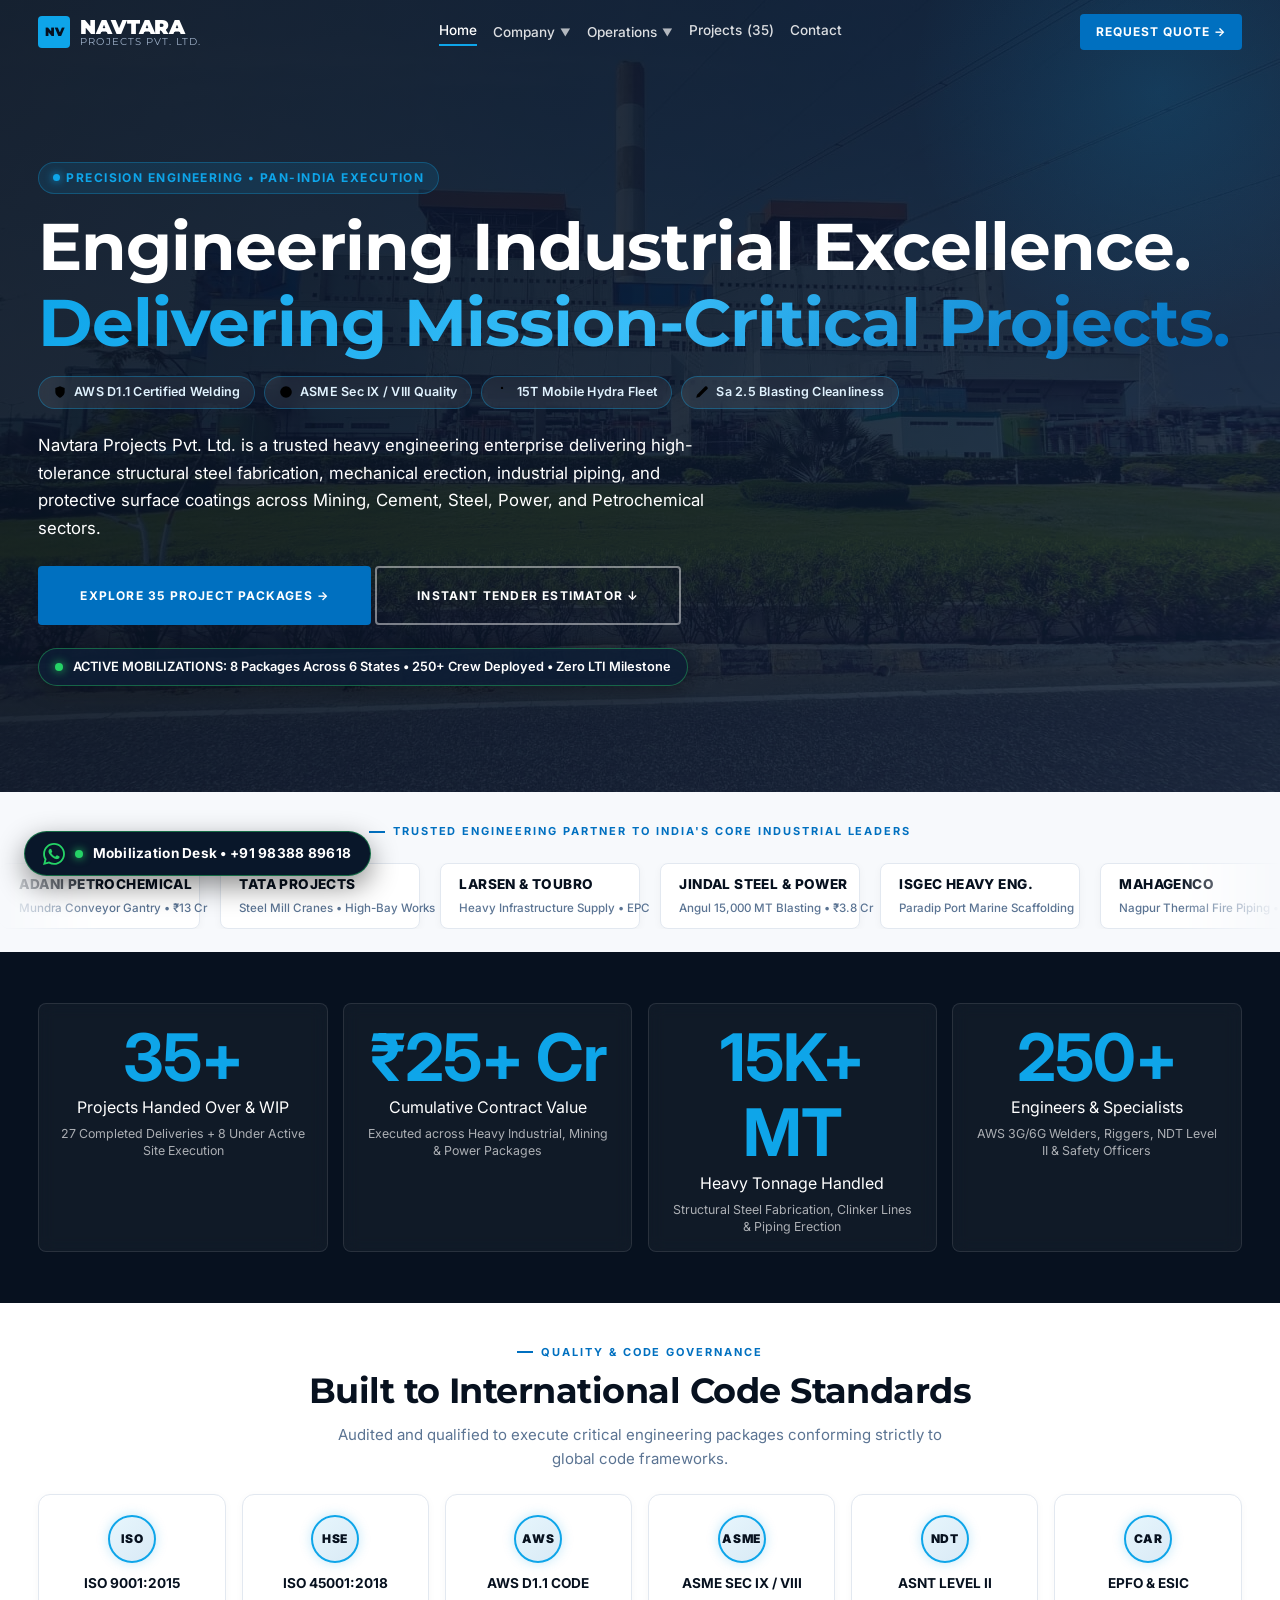
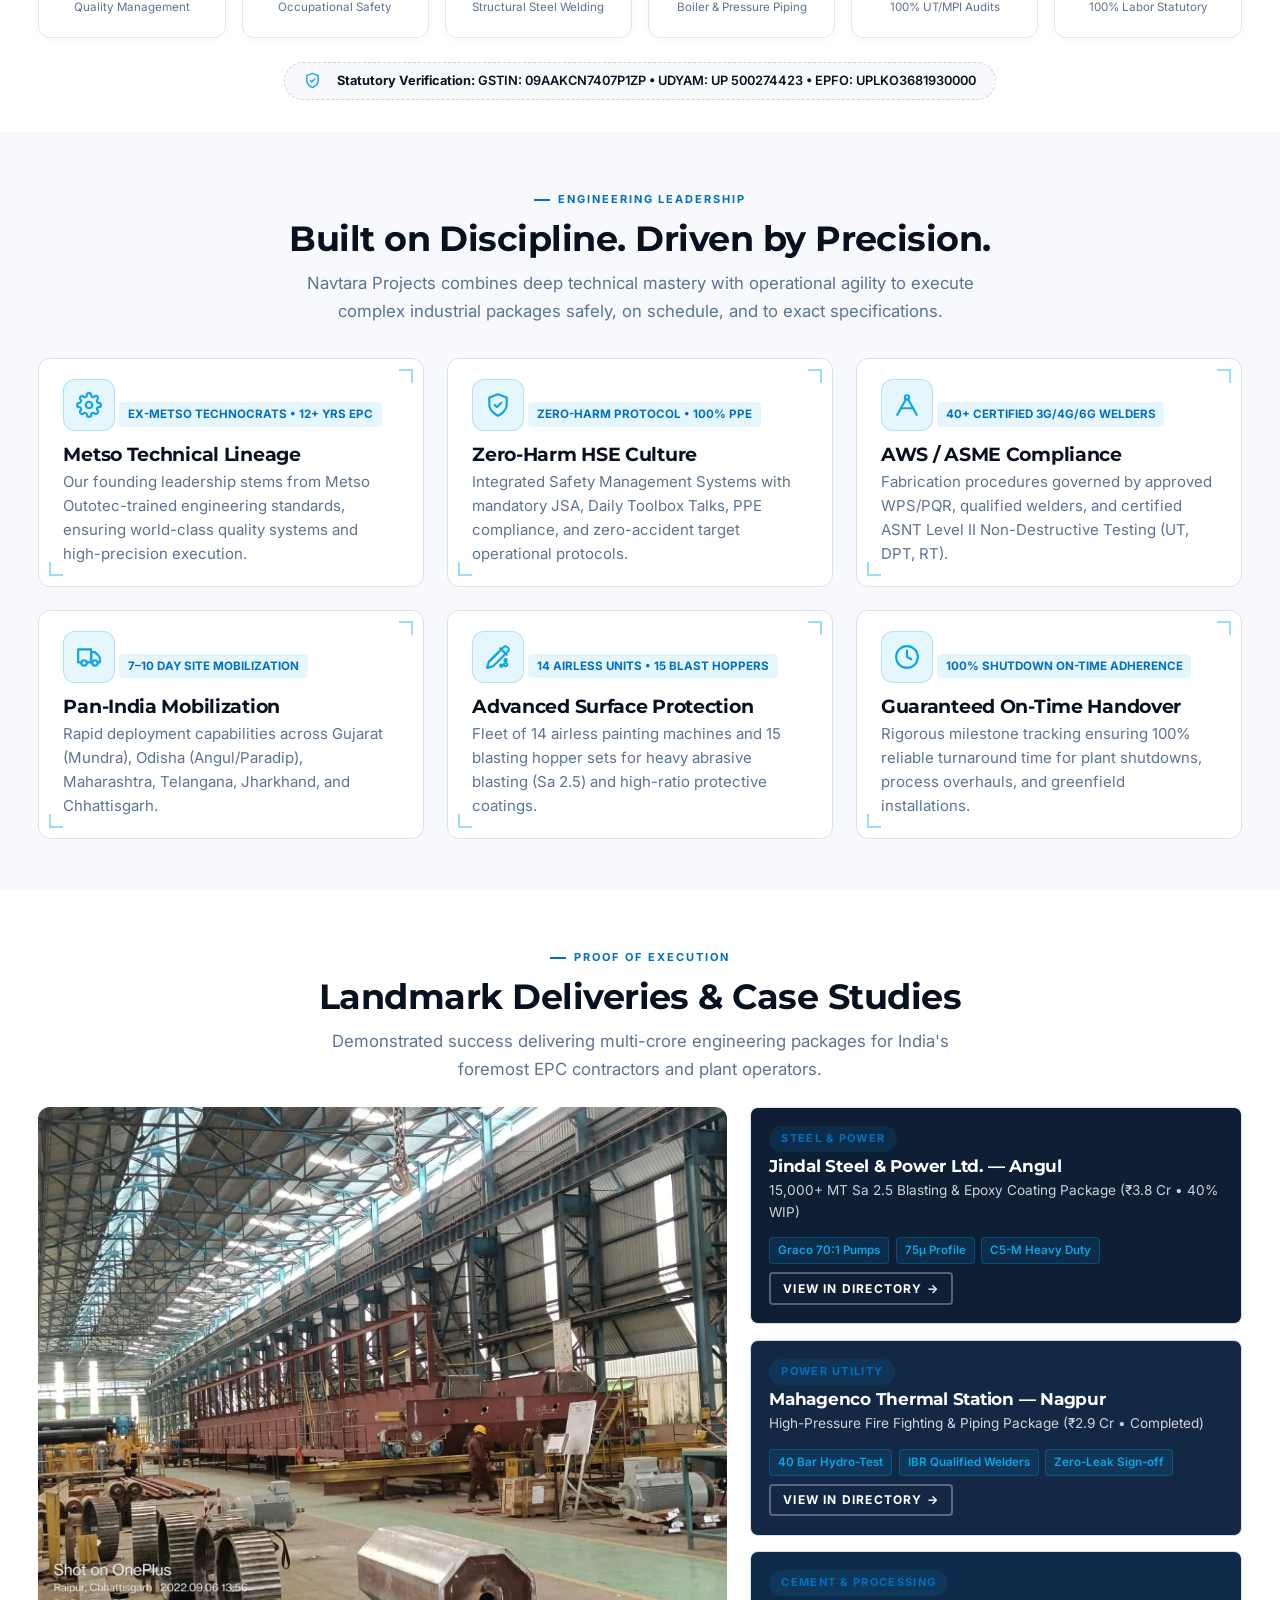
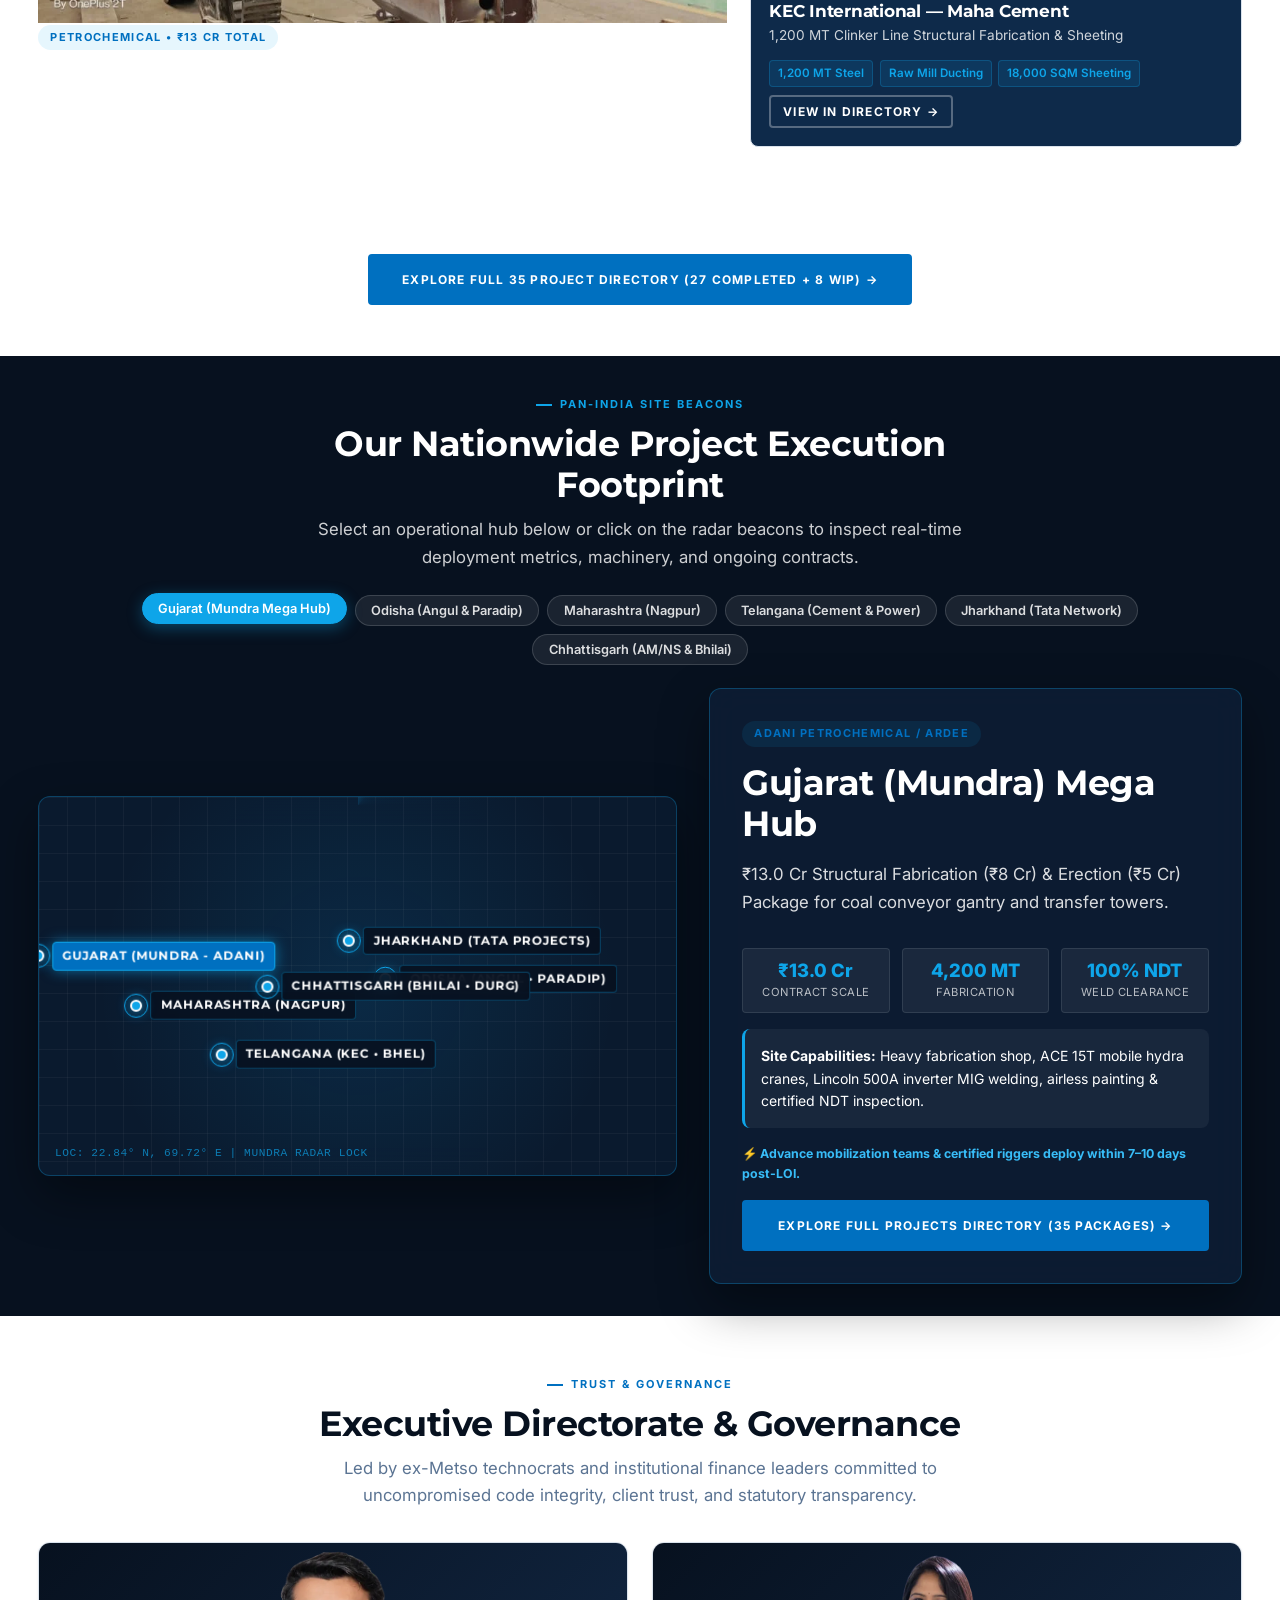
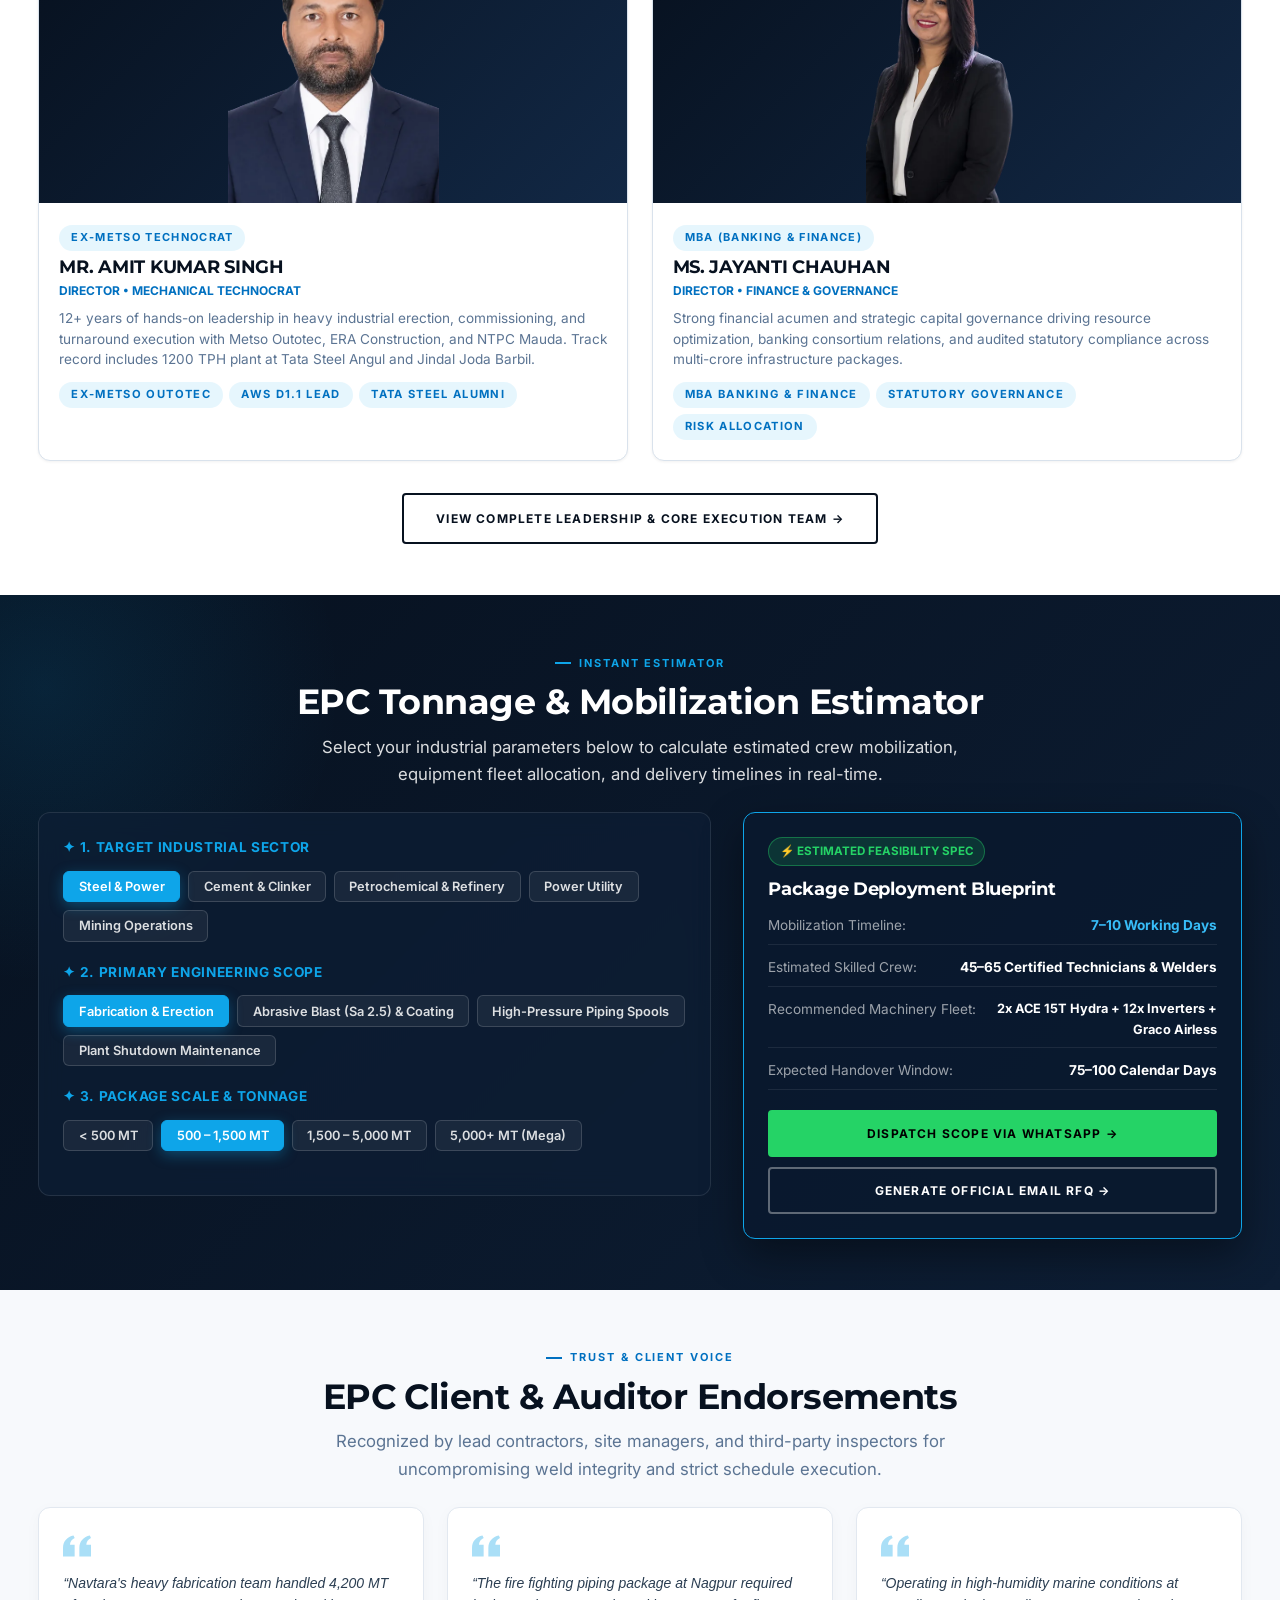
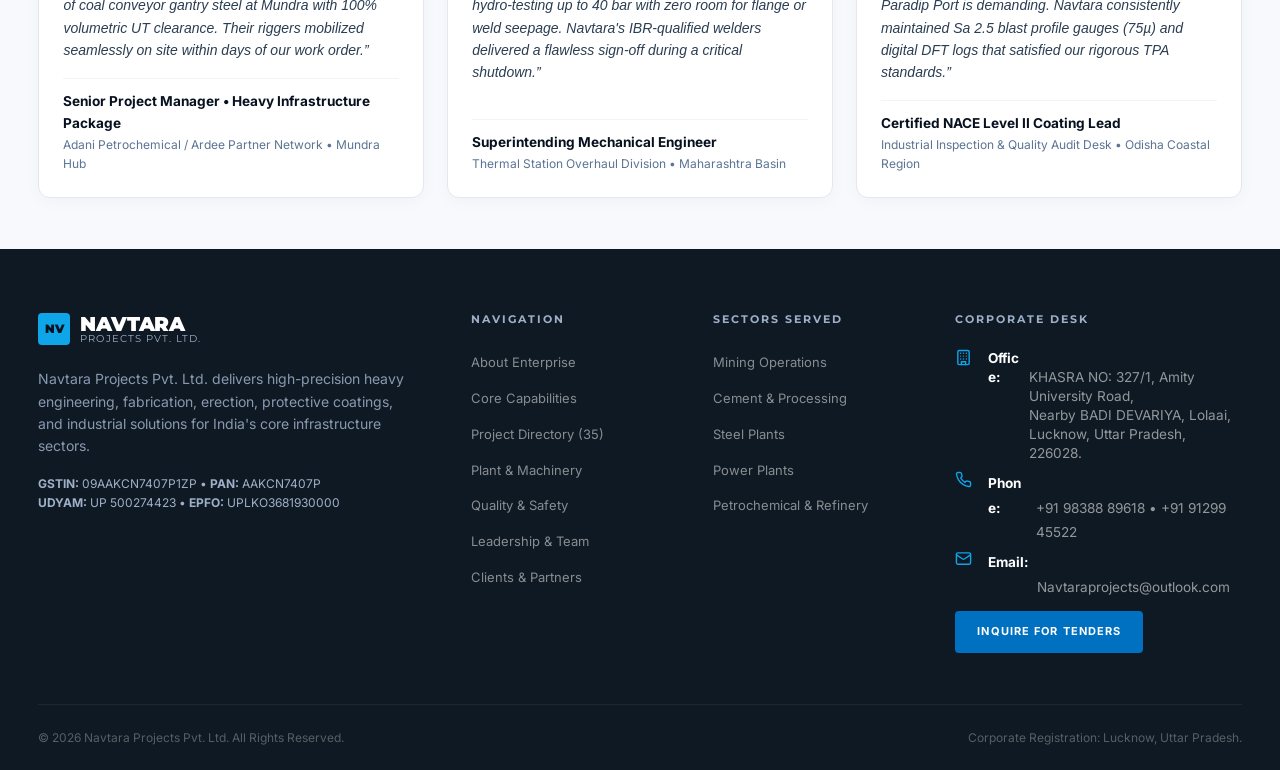
==== commit 489f1094: "feat(homepage): 100000x elevation of home page with 10 enterprise upgrades" ====
--- a/index.html
+++ b/index.html
@@ -238,52 +238,137 @@
     <header class="hero-v3" role="banner">
         <div class="container hero-content">
             <div class="hero-badge-pill">Precision Engineering &bull; Pan-India Execution</div>
-            <h1 class="heading-xl text-light" style="margin-bottom: var(--s-sm);">
+            <h1 class="heading-xl text-light" style="margin-bottom: var(--s-xs);">
                 Engineering Industrial Excellence.<br>
                 <span class="text-gradient">Delivering Mission-Critical Projects.</span>
             </h1>
-            <p class="body-lg text-light" style="max-width: 660px; margin-bottom: var(--s-md); opacity: 0.9;">
-                Navtara Projects Pvt. Ltd. is a trusted heavy engineering enterprise delivering high-tolerance structural fabrication, plant erection, industrial piping, and protective surface coatings across Mining, Cement, Steel, Power, and Petrochemical sectors.
+
+            <!-- High-Impact Engineering Specification Array -->
+            <div class="hero-specs-array">
+                <span class="hero-spec-pill">
+                    <svg viewBox="0 0 24 24"><path d="M12 22s8-4 8-10V5l-8-3-8 3v7c0 6 8 10 8 10z"></path></svg>
+                    AWS D1.1 Certified Welding
+                </span>
+                <span class="hero-spec-pill">
+                    <svg viewBox="0 0 24 24"><circle cx="12" cy="12" r="10"></circle><path d="m9 12 2 2 4-4"></path></svg>
+                    ASME Sec IX / VIII Quality
+                </span>
+                <span class="hero-spec-pill">
+                    <svg viewBox="0 0 24 24"><circle cx="12" cy="5" r="2"></circle><path d="m3 21 8.02-14.26"></path><path d="m21 21-8.02-14.26"></path><path d="M6.5 15h11"></path></svg>
+                    15T Mobile Hydra Fleet
+                </span>
+                <span class="hero-spec-pill">
+                    <svg viewBox="0 0 24 24"><path d="m14 4 6 6"></path><path d="m4 16 8-8"></path><path d="M2 22l5.5-1.5L21.3 6.7a2.1 2.1 0 0 0 0-3l-1-1a2.1 2.1 0 0 0-3 0L3.5 16.5 2 22z"></path></svg>
+                    Sa 2.5 Blasting Cleanliness
+                </span>
+            </div>
+
+            <p class="body-lg text-light" style="max-width: 680px; margin-bottom: var(--s-md); opacity: 0.9;">
+                Navtara Projects Pvt. Ltd. is a trusted heavy engineering enterprise delivering high-tolerance structural steel fabrication, mechanical erection, industrial piping, and protective surface coatings across Mining, Cement, Steel, Power, and Petrochemical sectors.
             </p>
             <div class="hero-buttons">
-                <a href="capabilities.html" class="btn btn-primary btn--lg">Our Capabilities</a>
-                <a href="projects.html" class="btn btn-outline btn--lg">Project Explorer (35)</a>
+                <a href="projects.html" class="btn btn-primary btn--lg">Explore 35 Project Packages →</a>
+                <a href="#tonnage-estimator" class="btn btn-outline btn--lg" style="color: #FFFFFF; border-color: rgba(255,255,255,0.45);">Instant Tender Estimator ↓</a>
+            </div>
+
+            <!-- Live Operational Deployment Status -->
+            <div>
+                <div class="hero-status-bar">
+                    <span class="hero-status-dot"></span>
+                    <span>ACTIVE MOBILIZATIONS: 8 Packages Across 6 States &bull; 250+ Crew Deployed &bull; Zero LTI Milestone</span>
+                </div>
             </div>
         </div>
     </header>
 
-    <!-- ✦ Trusted Client Partner Infinite Marquee ✦ -->
+    <!-- ✦ Trusted Client Partner Infinite Marquee 2.0 ✦ -->
     <section class="section--xs bg-off-white" aria-label="Trusted Industry Partners">
-        <div class="container text-center" style="margin-bottom: 0.5rem;">
-            <div class="section-label">Trusted Partner to India's Core Industrial Leaders</div>
+        <div class="container text-center" style="margin-bottom: 0.75rem;">
+            <div class="section-label">Trusted Engineering Partner to India's Core Industrial Leaders</div>
         </div>
         <div class="marquee-wrapper" role="region" aria-label="Client marquee">
-            <div class="marquee-track">
-                <span class="marquee-item">ADANI PETROCHEMICAL <span class="marquee-divider">✦</span></span>
-                <span class="marquee-item">TATA PROJECTS <span class="marquee-divider">✦</span></span>
-                <span class="marquee-item">LARSEN &amp; TOUBRO <span class="marquee-divider">✦</span></span>
-                <span class="marquee-item">JINDAL STEEL &amp; POWER <span class="marquee-divider">✦</span></span>
-                <span class="marquee-item">ISGEC HEAVY ENGINEERING <span class="marquee-divider">✦</span></span>
-                <span class="marquee-item">KEC INTERNATIONAL <span class="marquee-divider">✦</span></span>
-                <span class="marquee-item">BHEL <span class="marquee-divider">✦</span></span>
-                <span class="marquee-item">AM/NS INDIA <span class="marquee-divider">✦</span></span>
-                <span class="marquee-item">ACC LIMITED <span class="marquee-divider">✦</span></span>
-                <span class="marquee-item">MAHAGENCO <span class="marquee-divider">✦</span></span>
-                <span class="marquee-item">ZETWERK <span class="marquee-divider">✦</span></span>
-                <span class="marquee-item">JSSL (JSW) <span class="marquee-divider">✦</span></span>
-                <!-- Loop duplicates -->
-                <span class="marquee-item">ADANI PETROCHEMICAL <span class="marquee-divider">✦</span></span>
-                <span class="marquee-item">TATA PROJECTS <span class="marquee-divider">✦</span></span>
-                <span class="marquee-item">LARSEN &amp; TOUBRO <span class="marquee-divider">✦</span></span>
-                <span class="marquee-item">JINDAL STEEL &amp; POWER <span class="marquee-divider">✦</span></span>
-                <span class="marquee-item">ISGEC HEAVY ENGINEERING <span class="marquee-divider">✦</span></span>
-                <span class="marquee-item">KEC INTERNATIONAL <span class="marquee-divider">✦</span></span>
-                <span class="marquee-item">BHEL <span class="marquee-divider">✦</span></span>
-                <span class="marquee-item">AM/NS INDIA <span class="marquee-divider">✦</span></span>
-                <span class="marquee-item">ACC LIMITED <span class="marquee-divider">✦</span></span>
-                <span class="marquee-item">MAHAGENCO <span class="marquee-divider">✦</span></span>
-                <span class="marquee-item">ZETWERK <span class="marquee-divider">✦</span></span>
-                <span class="marquee-item">JSSL (JSW) <span class="marquee-divider">✦</span></span>
+            <div class="marquee-track-v2">
+                <div class="marquee-card-v2">
+                    <span class="marquee-client-name">ADANI PETROCHEMICAL</span>
+                    <span class="marquee-client-scope">Mundra Conveyor Gantry &bull; ₹13 Cr</span>
+                </div>
+                <div class="marquee-card-v2">
+                    <span class="marquee-client-name">TATA PROJECTS</span>
+                    <span class="marquee-client-scope">Steel Mill Cranes &bull; High-Bay Works</span>
+                </div>
+                <div class="marquee-card-v2">
+                    <span class="marquee-client-name">LARSEN &amp; TOUBRO</span>
+                    <span class="marquee-client-scope">Heavy Infrastructure Supply &bull; EPC</span>
+                </div>
+                <div class="marquee-card-v2">
+                    <span class="marquee-client-name">JINDAL STEEL &amp; POWER</span>
+                    <span class="marquee-client-scope">Angul 15,000 MT Blasting &bull; ₹3.8 Cr</span>
+                </div>
+                <div class="marquee-card-v2">
+                    <span class="marquee-client-name">ISGEC HEAVY ENG.</span>
+                    <span class="marquee-client-scope">Paradip Port Marine Scaffolding</span>
+                </div>
+                <div class="marquee-card-v2">
+                    <span class="marquee-client-name">MAHAGENCO</span>
+                    <span class="marquee-client-scope">Nagpur Thermal Fire Piping &bull; ₹2.9 Cr</span>
+                </div>
+                <div class="marquee-card-v2">
+                    <span class="marquee-client-name">KEC INTERNATIONAL</span>
+                    <span class="marquee-client-scope">Maha Cement Clinker Line &bull; 1,200 MT</span>
+                </div>
+                <div class="marquee-card-v2">
+                    <span class="marquee-client-name">BHEL</span>
+                    <span class="marquee-client-scope">Thermal Power Sheeting Installation</span>
+                </div>
+                <div class="marquee-card-v2">
+                    <span class="marquee-client-name">AM/NS INDIA</span>
+                    <span class="marquee-client-scope">Central Basin Metalising &bull; ₹2.5 Cr</span>
+                </div>
+                <div class="marquee-card-v2">
+                    <span class="marquee-client-name">ZETWERK</span>
+                    <span class="marquee-client-scope">Precision Heavy Engineering Supply</span>
+                </div>
+                <!-- Seamless Loop Duplicates -->
+                <div class="marquee-card-v2">
+                    <span class="marquee-client-name">ADANI PETROCHEMICAL</span>
+                    <span class="marquee-client-scope">Mundra Conveyor Gantry &bull; ₹13 Cr</span>
+                </div>
+                <div class="marquee-card-v2">
+                    <span class="marquee-client-name">TATA PROJECTS</span>
+                    <span class="marquee-client-scope">Steel Mill Cranes &bull; High-Bay Works</span>
+                </div>
+                <div class="marquee-card-v2">
+                    <span class="marquee-client-name">LARSEN &amp; TOUBRO</span>
+                    <span class="marquee-client-scope">Heavy Infrastructure Supply &bull; EPC</span>
+                </div>
+                <div class="marquee-card-v2">
+                    <span class="marquee-client-name">JINDAL STEEL &amp; POWER</span>
+                    <span class="marquee-client-scope">Angul 15,000 MT Blasting &bull; ₹3.8 Cr</span>
+                </div>
+                <div class="marquee-card-v2">
+                    <span class="marquee-client-name">ISGEC HEAVY ENG.</span>
+                    <span class="marquee-client-scope">Paradip Port Marine Scaffolding</span>
+                </div>
+                <div class="marquee-card-v2">
+                    <span class="marquee-client-name">MAHAGENCO</span>
+                    <span class="marquee-client-scope">Nagpur Thermal Fire Piping &bull; ₹2.9 Cr</span>
+                </div>
+                <div class="marquee-card-v2">
+                    <span class="marquee-client-name">KEC INTERNATIONAL</span>
+                    <span class="marquee-client-scope">Maha Cement Clinker Line &bull; 1,200 MT</span>
+                </div>
+                <div class="marquee-card-v2">
+                    <span class="marquee-client-name">BHEL</span>
+                    <span class="marquee-client-scope">Thermal Power Sheeting Installation</span>
+                </div>
+                <div class="marquee-card-v2">
+                    <span class="marquee-client-name">AM/NS INDIA</span>
+                    <span class="marquee-client-scope">Central Basin Metalising &bull; ₹2.5 Cr</span>
+                </div>
+                <div class="marquee-card-v2">
+                    <span class="marquee-client-name">ZETWERK</span>
+                    <span class="marquee-client-scope">Precision Heavy Engineering Supply</span>
+                </div>
             </div>
         </div>
     </section>
@@ -294,18 +379,22 @@
             <div class="stat-card-v3 reveal-scale">
                 <div class="stat-number heading-xl text-accent"><span class="counter-value" data-target="35">0</span><span>+</span></div>
                 <div class="stat-label text-light">Projects Handed Over &amp; WIP</div>
+                <div class="stat-subtext">27 Completed Deliveries + 8 Under Active Site Execution</div>
             </div>
             <div class="stat-card-v3 reveal-scale delay-100">
-                <div class="stat-number heading-xl text-accent"><span class="counter-value" data-target="30">0</span><span>+</span></div>
-                <div class="stat-label text-light">Enterprise Clients</div>
+                <div class="stat-number heading-xl text-accent"><span>₹</span><span class="counter-value" data-target="25">0</span><span>+ Cr</span></div>
+                <div class="stat-label text-light">Cumulative Contract Value</div>
+                <div class="stat-subtext">Executed across Heavy Industrial, Mining &amp; Power Packages</div>
             </div>
             <div class="stat-card-v3 reveal-scale delay-200">
-                <div class="stat-number heading-xl text-accent"><span class="counter-value" data-target="15">0</span><span>+</span></div>
-                <div class="stat-label text-light">States Served</div>
+                <div class="stat-number heading-xl text-accent"><span class="counter-value" data-target="15">0</span><span>K+ MT</span></div>
+                <div class="stat-label text-light">Heavy Tonnage Handled</div>
+                <div class="stat-subtext">Structural Steel Fabrication, Clinker Lines &amp; Piping Erection</div>
             </div>
             <div class="stat-card-v3 reveal-scale delay-300">
                 <div class="stat-number heading-xl text-accent"><span class="counter-value" data-target="250">0</span><span>+</span></div>
                 <div class="stat-label text-light">Engineers &amp; Specialists</div>
+                <div class="stat-subtext">AWS 3G/6G Welders, Riggers, NDT Level II &amp; Safety Officers</div>
             </div>
         </div>
     </section>
@@ -314,33 +403,47 @@
     <section class="section--sm bg-white">
         <div class="container text-center reveal">
             <div class="section-label">Quality &amp; Code Governance</div>
-            <h2 class="heading-lg" style="margin-bottom: var(--s-sm);">Built to International Code Standards</h2>
-            <div class="compliance-badge-grid">
-                <div class="compliance-badge-card">
-                    <div class="badge-seal-icon">ISO</div>
-                    <strong>ISO 9001:2015</strong>
-                    <span class="text-muted" style="font-size: 0.75rem;">Quality Systems</span>
-                </div>
-                <div class="compliance-badge-card">
-                    <div class="badge-seal-icon">HSE</div>
-                    <strong>ISO 45001:2018</strong>
-                    <span class="text-muted" style="font-size: 0.75rem;">Occupational Health &amp; Safety</span>
-                </div>
-                <div class="compliance-badge-card">
-                    <div class="badge-seal-icon">AWS</div>
-                    <strong>AWS D1.1 CODE</strong>
-                    <span class="text-muted" style="font-size: 0.75rem;">Structural Steel Welding</span>
-                </div>
-                <div class="compliance-badge-card">
-                    <div class="badge-seal-icon">ASME</div>
-                    <strong>ASME SEC IX / VIII</strong>
-                    <span class="text-muted" style="font-size: 0.75rem;">Boiler &amp; Pressure Piping</span>
-                </div>
-                <div class="compliance-badge-card">
-                    <div class="badge-seal-icon">NDT</div>
-                    <strong>ASNT LEVEL II</strong>
-                    <span class="text-muted" style="font-size: 0.75rem;">Volumetric Quality Audit</span>
-                </div>
+            <h2 class="heading-lg" style="margin-bottom: var(--s-xs);">Built to International Code Standards</h2>
+            <p class="body-md text-muted" style="max-width: 640px; margin: 0 auto var(--s-md);">
+                Audited and qualified to execute critical engineering packages conforming strictly to global code frameworks.
+            </p>
+            <div class="compliance-crest-grid">
+                <div class="compliance-crest-card">
+                    <div class="crest-seal-icon-svg">ISO</div>
+                    <strong style="font-size: 0.85rem; color: var(--c-navy);">ISO 9001:2015</strong>
+                    <span class="text-muted" style="font-size: 0.725rem; margin-top: 0.2rem;">Quality Management</span>
+                </div>
+                <div class="compliance-crest-card">
+                    <div class="crest-seal-icon-svg">HSE</div>
+                    <strong style="font-size: 0.85rem; color: var(--c-navy);">ISO 45001:2018</strong>
+                    <span class="text-muted" style="font-size: 0.725rem; margin-top: 0.2rem;">Occupational Safety</span>
+                </div>
+                <div class="compliance-crest-card">
+                    <div class="crest-seal-icon-svg">AWS</div>
+                    <strong style="font-size: 0.85rem; color: var(--c-navy);">AWS D1.1 CODE</strong>
+                    <span class="text-muted" style="font-size: 0.725rem; margin-top: 0.2rem;">Structural Steel Welding</span>
+                </div>
+                <div class="compliance-crest-card">
+                    <div class="crest-seal-icon-svg">ASME</div>
+                    <strong style="font-size: 0.85rem; color: var(--c-navy);">ASME SEC IX / VIII</strong>
+                    <span class="text-muted" style="font-size: 0.725rem; margin-top: 0.2rem;">Boiler &amp; Pressure Piping</span>
+                </div>
+                <div class="compliance-crest-card">
+                    <div class="crest-seal-icon-svg">NDT</div>
+                    <strong style="font-size: 0.85rem; color: var(--c-navy);">ASNT LEVEL II</strong>
+                    <span class="text-muted" style="font-size: 0.725rem; margin-top: 0.2rem;">100% UT/MPI Audits</span>
+                </div>
+                <div class="compliance-crest-card">
+                    <div class="crest-seal-icon-svg">CAR</div>
+                    <strong style="font-size: 0.85rem; color: var(--c-navy);">EPFO &amp; ESIC</strong>
+                    <span class="text-muted" style="font-size: 0.725rem; margin-top: 0.2rem;">100% Labor Statutory</span>
+                </div>
+            </div>
+
+            <!-- Statutory Verification Pill -->
+            <div class="statutory-verification-pill">
+                <span class="icon-inline"><svg viewBox="0 0 24 24"><path d="M12 22s8-4 8-10V5l-8-3-8 3v7c0 6 8 10 8 10z"></path><path d="m9 12 2 2 4-4"></path></svg></span>
+                <span><strong>Statutory Verification:</strong> GSTIN: 09AAKCN7407P1ZP &bull; UDYAM: UP 500274423 &bull; EPFO: UPLKO3681930000</span>
             </div>
         </div>
     </section>
@@ -357,43 +460,49 @@
             </div>
 
             <div class="grid-3">
-                <div class="cap-card-v3 reveal delay-100">
+                <div class="cap-card-v3 blueprint-card reveal delay-100">
                     <div class="icon-badge"><svg viewBox="0 0 24 24"><circle cx="12" cy="12" r="3"></circle><path d="M19.4 15a1.65 1.65 0 0 0 .33 1.82l.06.06a2 2 0 0 1 0 2.83 2 2 0 0 1-2.83 0l-.06-.06a1.65 1.65 0 0 0-1.82-.33 1.65 1.65 0 0 0-1 1.51V21a2 2 0 0 1-2 2 2 2 0 0 1-2-2v-.09A1.65 1.65 0 0 0 9 19.4a1.65 1.65 0 0 0-1.82.33l-.06.06a2 2 0 0 1-2.83 0 2 2 0 0 1 0-2.83l.06-.06a1.65 1.65 0 0 0 .33-1.82 1.65 1.65 0 0 0-1.51-1H3a2 2 0 0 1-2-2 2 2 0 0 1 2-2h.09A1.65 1.65 0 0 0 4.6 9a1.65 1.65 0 0 0-.33-1.82l-.06-.06a2 2 0 0 1 0-2.83 2 2 0 0 1 2.83 0l.06.06a1.65 1.65 0 0 0 1.82.33H9a1.65 1.65 0 0 0 1-1.51V3a2 2 0 0 1 2-2 2 2 0 0 1 2 2v.09a1.65 1.65 0 0 0 1 1.51 1.65 1.65 0 0 0 1.82-.33l.06-.06a2 2 0 0 1 2.83 0 2 2 0 0 1 0 2.83l-.06.06a1.65 1.65 0 0 0-.33 1.82V9a1.65 1.65 0 0 0 1.51 1H21a2 2 0 0 1 2 2 2 2 0 0 1-2 2h-.09a1.65 1.65 0 0 0-1.51 1z"></path></svg></div>
+                    <span class="cap-hard-metric">EX-METSO TECHNOCRATS &bull; 12+ YRS EPC</span>
                     <h3 class="heading-md" style="margin-bottom: 0.25rem;">Metso Technical Lineage</h3>
                     <p class="body-md text-muted">
                         Our founding leadership stems from Metso Outotec-trained engineering standards, ensuring world-class quality systems and high-precision execution.
                     </p>
                 </div>
-                <div class="cap-card-v3 reveal delay-200">
+                <div class="cap-card-v3 blueprint-card reveal delay-200">
                     <div class="icon-badge"><svg viewBox="0 0 24 24"><path d="M12 22s8-4 8-10V5l-8-3-8 3v7c0 6 8 10 8 10z"></path><path d="m9 12 2 2 4-4"></path></svg></div>
+                    <span class="cap-hard-metric">ZERO-HARM PROTOCOL &bull; 100% PPE</span>
                     <h3 class="heading-md" style="margin-bottom: 0.25rem;">Zero-Harm HSE Culture</h3>
                     <p class="body-md text-muted">
                         Integrated Safety Management Systems with mandatory JSA, Daily Toolbox Talks, PPE compliance, and zero-accident target operational protocols.
                     </p>
                 </div>
-                <div class="cap-card-v3 reveal delay-300">
+                <div class="cap-card-v3 blueprint-card reveal delay-300">
                     <div class="icon-badge"><svg viewBox="0 0 24 24"><circle cx="12" cy="5" r="2"></circle><path d="m3 21 8.02-14.26"></path><path d="m21 21-8.02-14.26"></path><path d="M6.5 15h11"></path></svg></div>
+                    <span class="cap-hard-metric">40+ CERTIFIED 3G/4G/6G WELDERS</span>
                     <h3 class="heading-md" style="margin-bottom: 0.25rem;">AWS / ASME Compliance</h3>
                     <p class="body-md text-muted">
                         Fabrication procedures governed by approved WPS/PQR, qualified welders, and certified ASNT Level II Non-Destructive Testing (UT, DPT, RT).
                     </p>
                 </div>
-                <div class="cap-card-v3 reveal delay-100">
+                <div class="cap-card-v3 blueprint-card reveal delay-100">
                     <div class="icon-badge"><svg viewBox="0 0 24 24"><path d="M10 17h4V5H2v12h3"></path><path d="M20 17h2v-3.34a4 4 0 0 0-1.17-2.83L17.5 7.5H14v9.5h1"></path><circle cx="7.5" cy="17.5" r="2.5"></circle><circle cx="17.5" cy="17.5" r="2.5"></circle></svg></div>
+                    <span class="cap-hard-metric">7–10 DAY SITE MOBILIZATION</span>
                     <h3 class="heading-md" style="margin-bottom: 0.25rem;">Pan-India Mobilization</h3>
                     <p class="body-md text-muted">
                         Rapid deployment capabilities across Gujarat (Mundra), Odisha (Angul/Paradip), Maharashtra, Telangana, Jharkhand, and Chhattisgarh.
                     </p>
                 </div>
-                <div class="cap-card-v3 reveal delay-200">
+                <div class="cap-card-v3 blueprint-card reveal delay-200">
                     <div class="icon-badge"><svg viewBox="0 0 24 24"><path d="m14 4 6 6"></path><path d="m4 16 8-8"></path><path d="M2 22l5.5-1.5L21.3 6.7a2.1 2.1 0 0 0 0-3l-1-1a2.1 2.1 0 0 0-3 0L3.5 16.5 2 22z"></path><circle cx="19" cy="19" r="1.5"></circle><circle cx="15" cy="20" r="1"></circle><circle cx="19" cy="15" r="1"></circle></svg></div>
+                    <span class="cap-hard-metric">14 AIRLESS UNITS &bull; 15 BLAST HOPPERS</span>
                     <h3 class="heading-md" style="margin-bottom: 0.25rem;">Advanced Surface Protection</h3>
                     <p class="body-md text-muted">
                         Fleet of 14 airless painting machines and 15 blasting hopper sets for heavy abrasive blasting (Sa 2.5) and high-ratio protective coatings.
                     </p>
                 </div>
-                <div class="cap-card-v3 reveal delay-300">
-                    <div style="font-size: 1.8rem; margin-bottom: 0.5rem;">⏱️</div>
+                <div class="cap-card-v3 blueprint-card reveal delay-300">
+                    <div class="icon-badge"><svg viewBox="0 0 24 24"><circle cx="12" cy="12" r="10"></circle><polyline points="12 6 12 12 16 14"></polyline></svg></div>
+                    <span class="cap-hard-metric">100% SHUTDOWN ON-TIME ADHERENCE</span>
                     <h3 class="heading-md" style="margin-bottom: 0.25rem;">Guaranteed On-Time Handover</h3>
                     <p class="body-md text-muted">
                         Rigorous milestone tracking ensuring 100% reliable turnaround time for plant shutdowns, process overhauls, and greenfield installations.
@@ -422,27 +531,58 @@
                     <div class="cs-card-body">
                         <span class="tag tag--accent" style="margin-bottom: 0.5rem;">PETROCHEMICAL &bull; ₹13 CR TOTAL</span>
                         <h3 class="heading-md text-light" style="margin-bottom: 0.25rem;">Adani Petrochemical / Ardee &mdash; Mundra</h3>
-                        <p class="body-md text-light" style="opacity: 0.85; margin-bottom: 0.75rem;">Heavy Structural Fabrication (₹8 Cr) &amp; Erection (₹5 Cr)</p>
+                        <p class="body-md text-light" style="opacity: 0.85; margin-bottom: 0.4rem;">Heavy Structural Fabrication (₹8 Cr) &amp; Erection (₹5 Cr) for coal conveyor gantry and transfer towers.</p>
+                        
+                        <!-- Technical Spec Pills -->
+                        <div class="cs-spec-row">
+                            <span class="cs-spec-tag">IS 2062 E250 / E350</span>
+                            <span class="cs-spec-tag">Sa 2.5 Grit Blast</span>
+                            <span class="cs-spec-tag">100% UT Joint Check</span>
+                            <span class="cs-spec-tag">ACE 15T Hydra Fleet</span>
+                        </div>
                         <span class="btn btn-outline btn--sm">Explore Case Study in Directory →</span>
                     </div>
                 </a>
 
-                <!-- Secondary Featured Cards -->
+                <!-- Secondary Featured Cards (3 Cards) -->
                 <div style="display: flex; flex-direction: column; gap: var(--s-sm);">
                     <!-- Jindal Steel Angul -->
-                    <a href="projects.html" class="card" style="text-decoration: none; padding: var(--s-md); background: var(--c-navy-md); color: var(--c-white); display: flex; flex-direction: column;">
+                    <a href="projects.html" class="card" style="text-decoration: none; padding: 1.15rem; background: var(--c-navy-md); color: var(--c-white); display: flex; flex-direction: column;">
                         <span class="tag tag--accent" style="margin-bottom: 0.35rem; align-self: flex-start;">STEEL &amp; POWER</span>
                         <h3 class="heading-md text-light" style="font-size: 1.05rem; margin-bottom: 0.2rem;">Jindal Steel &amp; Power Ltd. &mdash; Angul</h3>
-                        <p class="body-md text-light" style="opacity: 0.75; font-size: 0.85rem; margin-bottom: 0.75rem;">Blasting &amp; Painting Package (₹3.8 Cr &bull; 40% WIP)</p>
-                        <span class="btn btn-outline btn--sm" style="align-self: flex-start; color: var(--c-white); border-color: rgba(255,255,255,0.3);">View in Directory →</span>
+                        <p class="body-md text-light" style="opacity: 0.8; font-size: 0.85rem; margin-bottom: 0.35rem;">15,000+ MT Sa 2.5 Blasting &amp; Epoxy Coating Package (₹3.8 Cr &bull; 40% WIP)</p>
+                        <div class="cs-spec-row" style="margin-bottom: 0.5rem;">
+                            <span class="cs-spec-tag">Graco 70:1 Pumps</span>
+                            <span class="cs-spec-tag">75µ Profile</span>
+                            <span class="cs-spec-tag">C5-M Heavy Duty</span>
+                        </div>
+                        <span class="btn btn-outline btn--sm" style="align-self: flex-start; color: var(--c-white); border-color: rgba(255,255,255,0.3); padding: 0.3rem 0.75rem; font-size: 0.75rem;">View in Directory →</span>
                     </a>
 
                     <!-- Mahagenco Thermal -->
-                    <a href="projects.html" class="card" style="text-decoration: none; padding: var(--s-md); background: var(--c-navy-lt); color: var(--c-white); display: flex; flex-direction: column;">
+                    <a href="projects.html" class="card" style="text-decoration: none; padding: 1.15rem; background: var(--c-navy-lt); color: var(--c-white); display: flex; flex-direction: column;">
                         <span class="tag tag--accent" style="margin-bottom: 0.35rem; align-self: flex-start;">POWER UTILITY</span>
                         <h3 class="heading-md text-light" style="font-size: 1.05rem; margin-bottom: 0.2rem;">Mahagenco Thermal Station &mdash; Nagpur</h3>
-                        <p class="body-md text-light" style="opacity: 0.75; font-size: 0.85rem; margin-bottom: 0.75rem;">Fire Fighting &amp; Piping Package (₹2.9 Cr &bull; Completed)</p>
-                        <span class="btn btn-outline btn--sm" style="align-self: flex-start; color: var(--c-white); border-color: rgba(255,255,255,0.3);">View in Directory →</span>
+                        <p class="body-md text-light" style="opacity: 0.8; font-size: 0.85rem; margin-bottom: 0.35rem;">High-Pressure Fire Fighting &amp; Piping Package (₹2.9 Cr &bull; Completed)</p>
+                        <div class="cs-spec-row" style="margin-bottom: 0.5rem;">
+                            <span class="cs-spec-tag">40 Bar Hydro-Test</span>
+                            <span class="cs-spec-tag">IBR Qualified Welders</span>
+                            <span class="cs-spec-tag">Zero-Leak Sign-off</span>
+                        </div>
+                        <span class="btn btn-outline btn--sm" style="align-self: flex-start; color: var(--c-white); border-color: rgba(255,255,255,0.3); padding: 0.3rem 0.75rem; font-size: 0.75rem;">View in Directory →</span>
+                    </a>
+
+                    <!-- KEC International Maha Cement -->
+                    <a href="projects.html" class="card" style="text-decoration: none; padding: 1.15rem; background: #0E2A4A; color: var(--c-white); display: flex; flex-direction: column;">
+                        <span class="tag tag--accent" style="margin-bottom: 0.35rem; align-self: flex-start;">CEMENT &amp; PROCESSING</span>
+                        <h3 class="heading-md text-light" style="font-size: 1.05rem; margin-bottom: 0.2rem;">KEC International &mdash; Maha Cement</h3>
+                        <p class="body-md text-light" style="opacity: 0.8; font-size: 0.85rem; margin-bottom: 0.35rem;">1,200 MT Clinker Line Structural Fabrication &amp; Sheeting</p>
+                        <div class="cs-spec-row" style="margin-bottom: 0.5rem;">
+                            <span class="cs-spec-tag">1,200 MT Steel</span>
+                            <span class="cs-spec-tag">Raw Mill Ducting</span>
+                            <span class="cs-spec-tag">18,000 SQM Sheeting</span>
+                        </div>
+                        <span class="btn btn-outline btn--sm" style="align-self: flex-start; color: var(--c-white); border-color: rgba(255,255,255,0.3); padding: 0.3rem 0.75rem; font-size: 0.75rem;">View in Directory →</span>
                     </a>
                 </div>
             </div>
@@ -526,6 +666,9 @@
                         </div>
                         <span class="beacon-label">CHHATTISGARH (BHILAI &bull; DURG)</span>
                     </div>
+
+                    <!-- Live Telemetry Display -->
+                    <div class="radar-telemetry" id="radar-telemetry-text">LOC: 22.84° N, 69.72° E | MUNDRA RADAR LOCK</div>
                 </div>
 
                 <!-- Right: Selected State Hub Details Panel -->
@@ -555,6 +698,9 @@
                     <div id="map-site-caps" style="padding: 1rem; background: rgba(255,255,255,0.05); border-radius: var(--radius-md); border-left: 3px solid var(--c-accent); font-size: 0.875rem;">
                         <strong>Site Capabilities:</strong> Heavy fabrication shop, ACE 15T mobile hydra cranes, Lincoln 500A inverter MIG welding, airless painting &amp; certified NDT inspection.
                     </div>
+                    <div style="font-size: 0.775rem; color: #38BDF8; font-weight: 700;">
+                        ⚡ Advance mobilization teams &amp; certified riggers deploy within 7–10 days post-LOI.
+                    </div>
                     <div>
                         <a href="projects.html" class="btn btn-primary" style="width: 100%;">Explore Full Projects Directory (35 Packages) →</a>
                     </div>
@@ -564,14 +710,14 @@
         </div>
     </section>
 
-    <!-- ✦ Executive Leadership Preview (With Real Photos from PDF) ✦ -->
+    <!-- ✦ Executive Leadership Preview ✦ -->
     <section class="section bg-white" aria-labelledby="leadership-heading">
         <div class="container">
             <div class="text-center reveal" style="max-width: 680px; margin: 0 auto var(--s-lg);">
                 <div class="section-label">Trust &amp; Governance</div>
-                <h2 class="heading-lg" id="leadership-heading">Executive Leadership</h2>
-                <p class="body-lg" style="margin-top: var(--s-xs);">
-                    Guided by ex-Metso technocrats and finance leaders committed to technical integrity and client satisfaction.
+                <h2 class="heading-lg" id="leadership-heading">Executive Directorate &amp; Governance</h2>
+                <p class="body-lg text-muted" style="margin-top: var(--s-xs);">
+                    Led by ex-Metso technocrats and institutional finance leaders committed to uncompromised code integrity, client trust, and statutory transparency.
                 </p>
             </div>
 
@@ -585,9 +731,14 @@
                         <span class="tag tag--accent" style="margin-bottom: 0.35rem;">EX-METSO TECHNOCRAT</span>
                         <h3 class="heading-md" style="margin-bottom: 0.2rem; font-size: 1.15rem;">MR. AMIT KUMAR SINGH</h3>
                         <div style="font-size: 0.75rem; color: var(--c-accent-d); font-weight: 700; margin-bottom: 0.5rem; text-transform: uppercase;">DIRECTOR &bull; MECHANICAL TECHNOCRAT</div>
-                        <p class="body-md text-muted" style="font-size: 0.85rem; line-height: 1.5;">
-                            12+ years of hands-on experience in industrial erection, commissioning and project execution with Metso Outotec, ERA Construction, and NTPC Mauda. Track record includes 1200 TPH plant at Tata Steel Angul and Jindal Joda Barbil.
+                        <p class="body-md text-muted" style="font-size: 0.85rem; line-height: 1.5; margin-bottom: 0.75rem;">
+                            12+ years of hands-on leadership in heavy industrial erection, commissioning, and turnaround execution with Metso Outotec, ERA Construction, and NTPC Mauda. Track record includes 1200 TPH plant at Tata Steel Angul and Jindal Joda Barbil.
                         </p>
+                        <div style="display: flex; gap: 0.4rem; flex-wrap: wrap;">
+                            <span class="tag" style="background: rgba(14,165,233,0.1); color: var(--c-accent-d); font-size: 0.7rem;">Ex-Metso Outotec</span>
+                            <span class="tag" style="background: rgba(14,165,233,0.1); color: var(--c-accent-d); font-size: 0.7rem;">AWS D1.1 Lead</span>
+                            <span class="tag" style="background: rgba(14,165,233,0.1); color: var(--c-accent-d); font-size: 0.7rem;">Tata Steel Alumni</span>
+                        </div>
                     </div>
                 </div>
 
@@ -600,15 +751,169 @@
                         <span class="tag tag--accent" style="margin-bottom: 0.35rem;">MBA (BANKING &amp; FINANCE)</span>
                         <h3 class="heading-md" style="margin-bottom: 0.2rem; font-size: 1.15rem;">MS. JAYANTI CHAUHAN</h3>
                         <div style="font-size: 0.75rem; color: var(--c-accent-d); font-weight: 700; margin-bottom: 0.5rem; text-transform: uppercase;">DIRECTOR &bull; FINANCE &amp; GOVERNANCE</div>
-                        <p class="body-md text-muted" style="font-size: 0.85rem; line-height: 1.5;">
-                            Strong financial acumen and strategic governance driving resource optimization, banking relations, and sustainable enterprise scaling across multi-crore infrastructure packages.
+                        <p class="body-md text-muted" style="font-size: 0.85rem; line-height: 1.5; margin-bottom: 0.75rem;">
+                            Strong financial acumen and strategic capital governance driving resource optimization, banking consortium relations, and audited statutory compliance across multi-crore infrastructure packages.
                         </p>
+                        <div style="display: flex; gap: 0.4rem; flex-wrap: wrap;">
+                            <span class="tag" style="background: rgba(14,165,233,0.1); color: var(--c-accent-d); font-size: 0.7rem;">MBA Banking &amp; Finance</span>
+                            <span class="tag" style="background: rgba(14,165,233,0.1); color: var(--c-accent-d); font-size: 0.7rem;">Statutory Governance</span>
+                            <span class="tag" style="background: rgba(14,165,233,0.1); color: var(--c-accent-d); font-size: 0.7rem;">Risk Allocation</span>
+                        </div>
                     </div>
                 </div>
             </div>
 
             <div class="text-center" style="margin-top: var(--s-lg);">
                 <a href="leadership.html" class="btn btn-outline" style="color: var(--c-navy); border-color: var(--c-navy);">View Complete Leadership &amp; Core Execution Team →</a>
+            </div>
+        </div>
+    </section>
+
+    <!-- ✦ Instant 60-Second EPC Tonnage & Mobilization Estimator ✦ -->
+    <section class="estimator-section" id="tonnage-estimator" aria-labelledby="estimator-heading">
+        <div class="container">
+            <div class="text-center reveal" style="max-width: 720px; margin: 0 auto var(--s-md);">
+                <div class="section-label section-label--light">Instant Estimator</div>
+                <h2 class="heading-lg text-light" id="estimator-heading">EPC Tonnage &amp; Mobilization Estimator</h2>
+                <p class="body-lg text-light" style="opacity: 0.85; margin-top: var(--s-xs);">
+                    Select your industrial parameters below to calculate estimated crew mobilization, equipment fleet allocation, and delivery timelines in real-time.
+                </p>
+            </div>
+
+            <div class="estimator-grid reveal">
+                <!-- Left: Interactive Selectors -->
+                <div class="estimator-control-card">
+                    <!-- 1. Sector -->
+                    <div class="estimator-group-title">
+                        <span>✦ 1. Target Industrial Sector</span>
+                    </div>
+                    <div class="estimator-options-row">
+                        <button type="button" class="estimator-btn active" data-est-group="sector" data-est-val="Steel Plant">Steel &amp; Power</button>
+                        <button type="button" class="estimator-btn" data-est-group="sector" data-est-val="Cement &amp; Clinker">Cement &amp; Clinker</button>
+                        <button type="button" class="estimator-btn" data-est-group="sector" data-est-val="Petrochemical &amp; Refinery">Petrochemical &amp; Refinery</button>
+                        <button type="button" class="estimator-btn" data-est-group="sector" data-est-val="Thermal Power Plant">Power Utility</button>
+                        <button type="button" class="estimator-btn" data-est-group="sector" data-est-val="Mining &amp; Bulk Handling">Mining Operations</button>
+                    </div>
+
+                    <!-- 2. Scope -->
+                    <div class="estimator-group-title">
+                        <span>✦ 2. Primary Engineering Scope</span>
+                    </div>
+                    <div class="estimator-options-row">
+                        <button type="button" class="estimator-btn active" data-est-group="scope" data-est-val="Structural Fabrication &amp; Erection">Fabrication &amp; Erection</button>
+                        <button type="button" class="estimator-btn" data-est-group="scope" data-est-val="Sa 2.5 Blasting &amp; Protective Coatings">Abrasive Blast (Sa 2.5) &amp; Coating</button>
+                        <button type="button" class="estimator-btn" data-est-group="scope" data-est-val="High-Pressure Industrial Piping">High-Pressure Piping Spools</button>
+                        <button type="button" class="estimator-btn" data-est-group="scope" data-est-val="Plant Shutdown Overhaul">Plant Shutdown Maintenance</button>
+                    </div>
+
+                    <!-- 3. Scale -->
+                    <div class="estimator-group-title">
+                        <span>✦ 3. Package Scale &amp; Tonnage</span>
+                    </div>
+                    <div class="estimator-options-row">
+                        <button type="button" class="estimator-btn" data-est-group="scale" data-est-val="< 500 MT">&lt; 500 MT</button>
+                        <button type="button" class="estimator-btn active" data-est-group="scale" data-est-val="500 - 1,500 MT">500 &ndash; 1,500 MT</button>
+                        <button type="button" class="estimator-btn" data-est-group="scale" data-est-val="1,500 - 5,000 MT">1,500 &ndash; 5,000 MT</button>
+                        <button type="button" class="estimator-btn" data-est-group="scale" data-est-val="5,000+ MT">5,000+ MT (Mega)</button>
+                    </div>
+                </div>
+
+                <!-- Right: Live Estimated Specifications & Dispatch -->
+                <div class="estimator-output-card">
+                    <span class="estimator-result-badge">⚡ Estimated Feasibility Spec</span>
+                    <h3 class="heading-md text-light" style="margin: 0 0 0.5rem 0; font-size: 1.15rem;">Package Deployment Blueprint</h3>
+                    
+                    <div class="estimator-spec-list">
+                        <div class="estimator-spec-item">
+                            <span class="lbl">Mobilization Timeline:</span>
+                            <span class="val" id="est-time-val" style="color: #38BDF8;">7–10 Working Days</span>
+                        </div>
+                        <div class="estimator-spec-item">
+                            <span class="lbl">Estimated Skilled Crew:</span>
+                            <span class="val" id="est-crew-val">45–65 Certified Technicians &amp; Welders</span>
+                        </div>
+                        <div class="estimator-spec-item">
+                            <span class="lbl">Recommended Machinery Fleet:</span>
+                            <span class="val" id="est-fleet-val" style="font-size: 0.8rem; text-align: right; max-width: 220px;">2x ACE 15T Hydra + 12x Inverters + Graco Airless</span>
+                        </div>
+                        <div class="estimator-spec-item">
+                            <span class="lbl">Expected Handover Window:</span>
+                            <span class="val" id="est-window-val">75–100 Calendar Days</span>
+                        </div>
+                    </div>
+
+                    <div style="display: flex; flex-direction: column; gap: 0.6rem; margin-top: 1.25rem;">
+                        <button type="button" class="btn btn-primary" id="btn-est-wa" style="width: 100%; justify-content: center; background: #25D366; border-color: #25D366; color: #000; font-weight: 700;">
+                            Dispatch Scope via WhatsApp →
+                        </button>
+                        <button type="button" class="btn btn-outline" id="btn-est-email" style="width: 100%; justify-content: center; color: #FFFFFF; border-color: rgba(255,255,255,0.35);">
+                            Generate Official Email RFQ →
+                        </button>
+                    </div>
+                </div>
+            </div>
+        </div>
+    </section>
+
+    <!-- ✦ EPC Auditor & Client Endorsements ✦ -->
+    <section class="section bg-off-white" aria-labelledby="testimonials-heading">
+        <div class="container">
+            <div class="text-center reveal" style="max-width: 680px; margin: 0 auto var(--s-md);">
+                <div class="section-label">Trust &amp; Client Voice</div>
+                <h2 class="heading-lg" id="testimonials-heading">EPC Client &amp; Auditor Endorsements</h2>
+                <p class="body-lg" style="margin-top: var(--s-xs);">
+                    Recognized by lead contractors, site managers, and third-party inspectors for uncompromising weld integrity and strict schedule execution.
+                </p>
+            </div>
+
+            <div class="testimonial-grid-v3 reveal">
+                <!-- Endorsement 1: Petrochemical Gantry -->
+                <div class="testimonial-card-v3">
+                    <div>
+                        <div class="testimonial-quote-icon">
+                            <svg viewBox="0 0 24 24" fill="currentColor"><path d="M14.017 21v-7.391c0-5.704 3.731-9.57 8.983-10.609l.995 2.151c-2.432.917-3.995 3.638-3.995 5.849h4v10h-9.983zm-14.017 0v-7.391c0-5.704 3.748-9.57 9-10.609l.996 2.151c-2.433.917-3.996 3.638-3.996 5.849h3.983v10h-9.983z"></path></svg>
+                        </div>
+                        <p class="testimonial-text">
+                            &ldquo;Navtara's heavy fabrication team handled 4,200 MT of coal conveyor gantry steel at Mundra with 100% volumetric UT clearance. Their riggers mobilized seamlessly on site within days of our work order.&rdquo;
+                        </p>
+                    </div>
+                    <div class="testimonial-author">
+                        <div class="testimonial-author-name">Senior Project Manager &bull; Heavy Infrastructure Package</div>
+                        <div class="testimonial-author-role">Adani Petrochemical / Ardee Partner Network &bull; Mundra Hub</div>
+                    </div>
+                </div>
+
+                <!-- Endorsement 2: Power Utility Piping -->
+                <div class="testimonial-card-v3">
+                    <div>
+                        <div class="testimonial-quote-icon">
+                            <svg viewBox="0 0 24 24" fill="currentColor"><path d="M14.017 21v-7.391c0-5.704 3.731-9.57 8.983-10.609l.995 2.151c-2.432.917-3.995 3.638-3.995 5.849h4v10h-9.983zm-14.017 0v-7.391c0-5.704 3.748-9.57 9-10.609l.996 2.151c-2.433.917-3.996 3.638-3.996 5.849h3.983v10h-9.983z"></path></svg>
+                        </div>
+                        <p class="testimonial-text">
+                            &ldquo;The fire fighting piping package at Nagpur required hydro-testing up to 40 bar with zero room for flange or weld seepage. Navtara's IBR-qualified welders delivered a flawless sign-off during a critical shutdown.&rdquo;
+                        </p>
+                    </div>
+                    <div class="testimonial-author">
+                        <div class="testimonial-author-name">Superintending Mechanical Engineer</div>
+                        <div class="testimonial-author-role">Thermal Station Overhaul Division &bull; Maharashtra Basin</div>
+                    </div>
+                </div>
+
+                <!-- Endorsement 3: Blasting & Coating Inspection -->
+                <div class="testimonial-card-v3">
+                    <div>
+                        <div class="testimonial-quote-icon">
+                            <svg viewBox="0 0 24 24" fill="currentColor"><path d="M14.017 21v-7.391c0-5.704 3.731-9.57 8.983-10.609l.995 2.151c-2.432.917-3.995 3.638-3.995 5.849h4v10h-9.983zm-14.017 0v-7.391c0-5.704 3.748-9.57 9-10.609l.996 2.151c-2.433.917-3.996 3.638-3.996 5.849h3.983v10h-9.983z"></path></svg>
+                        </div>
+                        <p class="testimonial-text">
+                            &ldquo;Operating in high-humidity marine conditions at Paradip Port is demanding. Navtara consistently maintained Sa 2.5 blast profile gauges (75µ) and digital DFT logs that satisfied our rigorous TPA standards.&rdquo;
+                        </p>
+                    </div>
+                    <div class="testimonial-author">
+                        <div class="testimonial-author-name">Certified NACE Level II Coating Lead</div>
+                        <div class="testimonial-author-role">Industrial Inspection &amp; Quality Audit Desk &bull; Odisha Coastal Region</div>
+                    </div>
+                </div>
             </div>
         </div>
     </section>
--- a/css/fixes.css
+++ b/css/fixes.css
@@ -960,8 +960,483 @@
   }
 }
 
-
-
-
-
-
+/* ── Hero Specs Array & Live Status Bar ─────────────────── */
+.hero-specs-array {
+  display: flex;
+  flex-wrap: wrap;
+  gap: 0.55rem;
+  margin: var(--s-sm) 0 var(--s-md) 0;
+}
+
+.hero-spec-pill {
+  display: inline-flex;
+  align-items: center;
+  gap: 0.45rem;
+  background: rgba(255, 255, 255, 0.07);
+  border: 1px solid rgba(14, 165, 233, 0.35);
+  color: #E0F2FE;
+  padding: 0.35rem 0.85rem;
+  border-radius: var(--radius-pill, 100px);
+  font-size: 0.785rem;
+  font-weight: 600;
+  letter-spacing: 0.02em;
+  backdrop-filter: blur(8px);
+}
+
+.hero-spec-pill svg {
+  width: 14px;
+  height: 14px;
+  color: var(--c-accent, #0EA5E9);
+  flex-shrink: 0;
+}
+
+.hero-status-bar {
+  display: inline-flex;
+  align-items: center;
+  gap: 0.6rem;
+  background: rgba(13, 30, 53, 0.85);
+  border: 1px solid rgba(37, 211, 102, 0.4);
+  padding: 0.5rem 1rem;
+  border-radius: var(--radius-pill, 100px);
+  font-size: 0.8rem;
+  font-weight: 600;
+  color: #FFFFFF;
+  margin-top: var(--s-md);
+  box-shadow: 0 4px 20px rgba(0, 0, 0, 0.3);
+}
+
+.hero-status-dot {
+  width: 8px;
+  height: 8px;
+  border-radius: 50%;
+  background: #25D366;
+  box-shadow: 0 0 10px #25D366;
+  animation: beaconBlink 1.8s infinite ease-in-out;
+}
+
+/* ── Architectural Client Marquee 2.0 ───────────────────── */
+.marquee-track-v2 {
+  display: flex;
+  gap: 1.25rem;
+  align-items: center;
+  animation: marqueeScroll 36s linear infinite;
+  white-space: nowrap;
+}
+
+.marquee-wrapper:hover .marquee-track-v2 {
+  animation-play-state: paused;
+}
+
+.marquee-card-v2 {
+  display: inline-flex;
+  flex-direction: column;
+  background: #FFFFFF;
+  border: 1px solid #E2E8F0;
+  border-radius: 8px;
+  padding: 0.65rem 1.15rem;
+  box-shadow: 0 2px 8px rgba(0, 0, 0, 0.04);
+  transition: transform 0.25s ease, border-color 0.25s ease, box-shadow 0.25s ease;
+  min-width: 200px;
+}
+
+.marquee-card-v2:hover {
+  transform: translateY(-2px);
+  border-color: var(--c-accent, #0EA5E9);
+  box-shadow: 0 6px 18px rgba(14, 165, 233, 0.15);
+}
+
+.marquee-client-name {
+  font-size: 0.85rem;
+  font-weight: 800;
+  color: var(--c-navy, #0D1E35);
+  letter-spacing: 0.03em;
+}
+
+.marquee-client-scope {
+  font-size: 0.725rem;
+  color: var(--c-grey-500, #64748B);
+  font-weight: 500;
+  margin-top: 0.15rem;
+}
+
+/* ── High-Weight Sub-metrics for Stats ──────────────────── */
+.stat-subtext {
+  font-size: 0.775rem;
+  color: rgba(255, 255, 255, 0.65);
+  margin-top: 0.35rem;
+  line-height: 1.35;
+}
+
+/* ── Compliance Audit Crests ────────────────────────────── */
+.compliance-crest-grid {
+  display: grid;
+  grid-template-columns: repeat(6, 1fr);
+  gap: 1rem;
+  margin-top: var(--s-md);
+}
+
+.compliance-crest-card {
+  background: #FFFFFF;
+  border: 1px solid #E2E8F0;
+  border-radius: 12px;
+  padding: 1.25rem 0.85rem;
+  text-align: center;
+  display: flex;
+  flex-direction: column;
+  align-items: center;
+  box-shadow: 0 2px 10px rgba(0, 0, 0, 0.03);
+  transition: transform 0.25s ease, border-color 0.25s ease, box-shadow 0.25s ease;
+}
+
+.compliance-crest-card:hover {
+  transform: translateY(-3px);
+  border-color: var(--c-accent, #0EA5E9);
+  box-shadow: 0 8px 24px rgba(14, 165, 233, 0.14);
+}
+
+.crest-seal-icon-svg {
+  width: 48px;
+  height: 48px;
+  border-radius: 50%;
+  background: linear-gradient(135deg, rgba(14, 165, 233, 0.1), rgba(0, 112, 192, 0.15));
+  border: 2px solid var(--c-accent, #0EA5E9);
+  color: var(--c-navy, #0D1E35);
+  display: flex;
+  align-items: center;
+  justify-content: center;
+  margin-bottom: 0.65rem;
+  font-size: 0.75rem;
+  font-weight: 900;
+  letter-spacing: 0.05em;
+  box-shadow: 0 0 12px rgba(14, 165, 233, 0.25);
+}
+
+.statutory-verification-pill {
+  display: inline-flex;
+  align-items: center;
+  gap: 0.5rem;
+  background: var(--c-off-white, #F8FAFC);
+  border: 1px dashed #CBD5E1;
+  padding: 0.5rem 1.2rem;
+  border-radius: var(--radius-pill, 100px);
+  font-size: 0.8rem;
+  color: var(--c-navy, #0D1E35);
+  font-weight: 600;
+  margin-top: 1.5rem;
+}
+
+@media (max-width: 900px) {
+  .compliance-crest-grid {
+    grid-template-columns: repeat(3, 1fr);
+  }
+}
+
+@media (max-width: 600px) {
+  .compliance-crest-grid {
+    grid-template-columns: repeat(2, 1fr);
+  }
+}
+
+/* ── Blueprint Corner Accents for Strategic Cards ───────── */
+.blueprint-card {
+  position: relative;
+}
+
+.blueprint-card::after {
+  content: '';
+  position: absolute;
+  top: 10px;
+  right: 10px;
+  width: 14px;
+  height: 14px;
+  border-top: 2px solid rgba(14, 165, 233, 0.4);
+  border-right: 2px solid rgba(14, 165, 233, 0.4);
+  pointer-events: none;
+}
+
+.blueprint-card::before {
+  content: '';
+  position: absolute;
+  bottom: 10px;
+  left: 10px;
+  width: 14px;
+  height: 14px;
+  border-bottom: 2px solid rgba(14, 165, 233, 0.4);
+  border-left: 2px solid rgba(14, 165, 233, 0.4);
+  pointer-events: none;
+}
+
+.cap-hard-metric {
+  display: inline-block;
+  font-size: 0.725rem;
+  font-weight: 700;
+  text-transform: uppercase;
+  color: var(--c-accent-d, #0070C0);
+  background: rgba(14, 165, 233, 0.1);
+  padding: 0.2rem 0.55rem;
+  border-radius: 4px;
+  margin-bottom: 0.5rem;
+}
+
+/* ── Project Case Studies Spec Tags & 4th Item ───────────── */
+.cs-spec-row {
+  display: flex;
+  flex-wrap: wrap;
+  gap: 0.4rem;
+  margin-top: 0.5rem;
+  margin-bottom: 0.75rem;
+}
+
+.cs-spec-tag {
+  font-size: 0.725rem;
+  font-weight: 600;
+  padding: 0.2rem 0.5rem;
+  border-radius: 4px;
+  background: rgba(255, 255, 255, 0.15);
+  color: #FFFFFF;
+  border: 1px solid rgba(255, 255, 255, 0.2);
+}
+
+.card .cs-spec-tag {
+  background: rgba(14, 165, 233, 0.12);
+  color: #0EA5E9;
+  border-color: rgba(14, 165, 233, 0.25);
+}
+
+/* ── Radar Sweep Effect & Coordinates ───────────────────── */
+.radar-grid-bg::after {
+  content: '';
+  position: absolute;
+  top: 50%;
+  left: 50%;
+  width: 140%;
+  height: 140%;
+  margin-top: -70%;
+  margin-left: -70%;
+  border-radius: 50%;
+  background: conic-gradient(from 0deg at 50% 50%, rgba(14, 165, 233, 0.18) 0deg, rgba(14, 165, 233, 0.05) 45deg, transparent 90deg, transparent 360deg);
+  animation: radarSweep 8s linear infinite;
+  pointer-events: none;
+}
+
+@keyframes radarSweep {
+  0% { transform: rotate(0deg); }
+  100% { transform: rotate(360deg); }
+}
+
+.radar-telemetry {
+  position: absolute;
+  bottom: 12px;
+  left: 16px;
+  font-family: monospace;
+  font-size: 0.7rem;
+  color: rgba(14, 165, 233, 0.7);
+  letter-spacing: 0.05em;
+  pointer-events: none;
+  z-index: 5;
+}
+
+/* ── Instant 60-Second EPC Tonnage & Mobilization Estimator ── */
+.estimator-section {
+  padding: var(--s-xl) 0;
+  background: linear-gradient(135deg, #07111F 0%, #0D1E35 100%);
+  color: #FFFFFF;
+  position: relative;
+  overflow: hidden;
+}
+
+.estimator-section::before {
+  content: '';
+  position: absolute;
+  top: -30%;
+  left: -20%;
+  width: 600px;
+  height: 600px;
+  background: radial-gradient(circle, rgba(14, 165, 233, 0.12) 0%, transparent 70%);
+  pointer-events: none;
+}
+
+.estimator-grid {
+  display: grid;
+  grid-template-columns: 1.35fr 1fr;
+  gap: var(--s-lg);
+  align-items: start;
+  margin-top: var(--s-md);
+}
+
+.estimator-control-card {
+  background: rgba(13, 30, 53, 0.7);
+  border: 1px solid rgba(255, 255, 255, 0.1);
+  border-radius: 12px;
+  padding: 1.5rem;
+  backdrop-filter: blur(12px);
+}
+
+.estimator-group-title {
+  font-size: 0.85rem;
+  font-weight: 700;
+  text-transform: uppercase;
+  letter-spacing: 0.05em;
+  color: var(--c-accent, #0EA5E9);
+  margin-bottom: 0.75rem;
+  display: flex;
+  align-items: center;
+  gap: 0.5rem;
+}
+
+.estimator-options-row {
+  display: flex;
+  flex-wrap: wrap;
+  gap: 0.5rem;
+  margin-bottom: 1.25rem;
+}
+
+.estimator-btn {
+  background: rgba(255, 255, 255, 0.06);
+  border: 1px solid rgba(255, 255, 255, 0.15);
+  color: rgba(255, 255, 255, 0.85);
+  padding: 0.45rem 0.9rem;
+  border-radius: 6px;
+  font-size: 0.8rem;
+  font-weight: 600;
+  cursor: pointer;
+  transition: all 0.2s ease;
+  font-family: inherit;
+}
+
+.estimator-btn:hover {
+  border-color: var(--c-accent, #0EA5E9);
+  color: #FFFFFF;
+}
+
+.estimator-btn.active {
+  background: var(--c-accent, #0EA5E9);
+  border-color: var(--c-accent, #0EA5E9);
+  color: #FFFFFF;
+  box-shadow: 0 4px 14px rgba(14, 165, 233, 0.35);
+}
+
+.estimator-output-card {
+  background: rgba(10, 25, 46, 0.85);
+  border: 1.5px solid var(--c-accent, #0EA5E9);
+  border-radius: 12px;
+  padding: 1.5rem;
+  box-shadow: 0 16px 40px rgba(0, 0, 0, 0.4);
+  position: sticky;
+  top: 90px;
+}
+
+.estimator-result-badge {
+  display: inline-block;
+  background: rgba(37, 211, 102, 0.15);
+  border: 1px solid rgba(37, 211, 102, 0.4);
+  color: #25D366;
+  font-size: 0.725rem;
+  font-weight: 700;
+  padding: 0.25rem 0.65rem;
+  border-radius: 100px;
+  text-transform: uppercase;
+  margin-bottom: 0.75rem;
+}
+
+.estimator-spec-list {
+  display: flex;
+  flex-direction: column;
+  gap: 0.75rem;
+  margin: 1rem 0 1.25rem 0;
+  font-size: 0.85rem;
+  color: rgba(255, 255, 255, 0.85);
+}
+
+.estimator-spec-item {
+  display: flex;
+  justify-content: space-between;
+  border-bottom: 1px solid rgba(255, 255, 255, 0.08);
+  padding-bottom: 0.45rem;
+}
+
+.estimator-spec-item span.lbl {
+  color: rgba(255, 255, 255, 0.6);
+}
+
+.estimator-spec-item span.val {
+  font-weight: 700;
+  color: #FFFFFF;
+}
+
+@media (max-width: 850px) {
+  .estimator-grid {
+    grid-template-columns: 1fr;
+  }
+}
+
+/* ── EPC Client Endorsements & Auditor Quotes ───────────── */
+.testimonial-grid-v3 {
+  display: grid;
+  grid-template-columns: repeat(3, 1fr);
+  gap: var(--s-md);
+  margin-top: var(--s-md);
+}
+
+.testimonial-card-v3 {
+  background: #FFFFFF;
+  border: 1px solid #E2E8F0;
+  border-radius: 12px;
+  padding: 1.5rem;
+  box-shadow: 0 4px 16px rgba(0, 0, 0, 0.03);
+  display: flex;
+  flex-direction: column;
+  justify-content: space-between;
+  position: relative;
+  transition: transform 0.25s ease, box-shadow 0.25s ease;
+}
+
+.testimonial-card-v3:hover {
+  transform: translateY(-4px);
+  box-shadow: 0 10px 30px rgba(0, 0, 0, 0.08);
+}
+
+.testimonial-quote-icon {
+  width: 28px;
+  height: 28px;
+  color: var(--c-accent, #0EA5E9);
+  opacity: 0.35;
+  margin-bottom: 0.75rem;
+}
+
+.testimonial-text {
+  font-size: 0.875rem;
+  line-height: 1.6;
+  color: var(--c-grey-700, #334155);
+  font-style: italic;
+  margin-bottom: 1rem;
+}
+
+.testimonial-author {
+  border-top: 1px solid #F1F5F9;
+  padding-top: 0.75rem;
+}
+
+.testimonial-author-name {
+  font-size: 0.85rem;
+  font-weight: 700;
+  color: var(--c-navy, #0D1E35);
+}
+
+.testimonial-author-role {
+  font-size: 0.75rem;
+  color: var(--c-grey-500, #64748B);
+}
+
+@media (max-width: 850px) {
+  .testimonial-grid-v3 {
+    grid-template-columns: 1fr;
+  }
+}
+
+
+
+
+
+
+
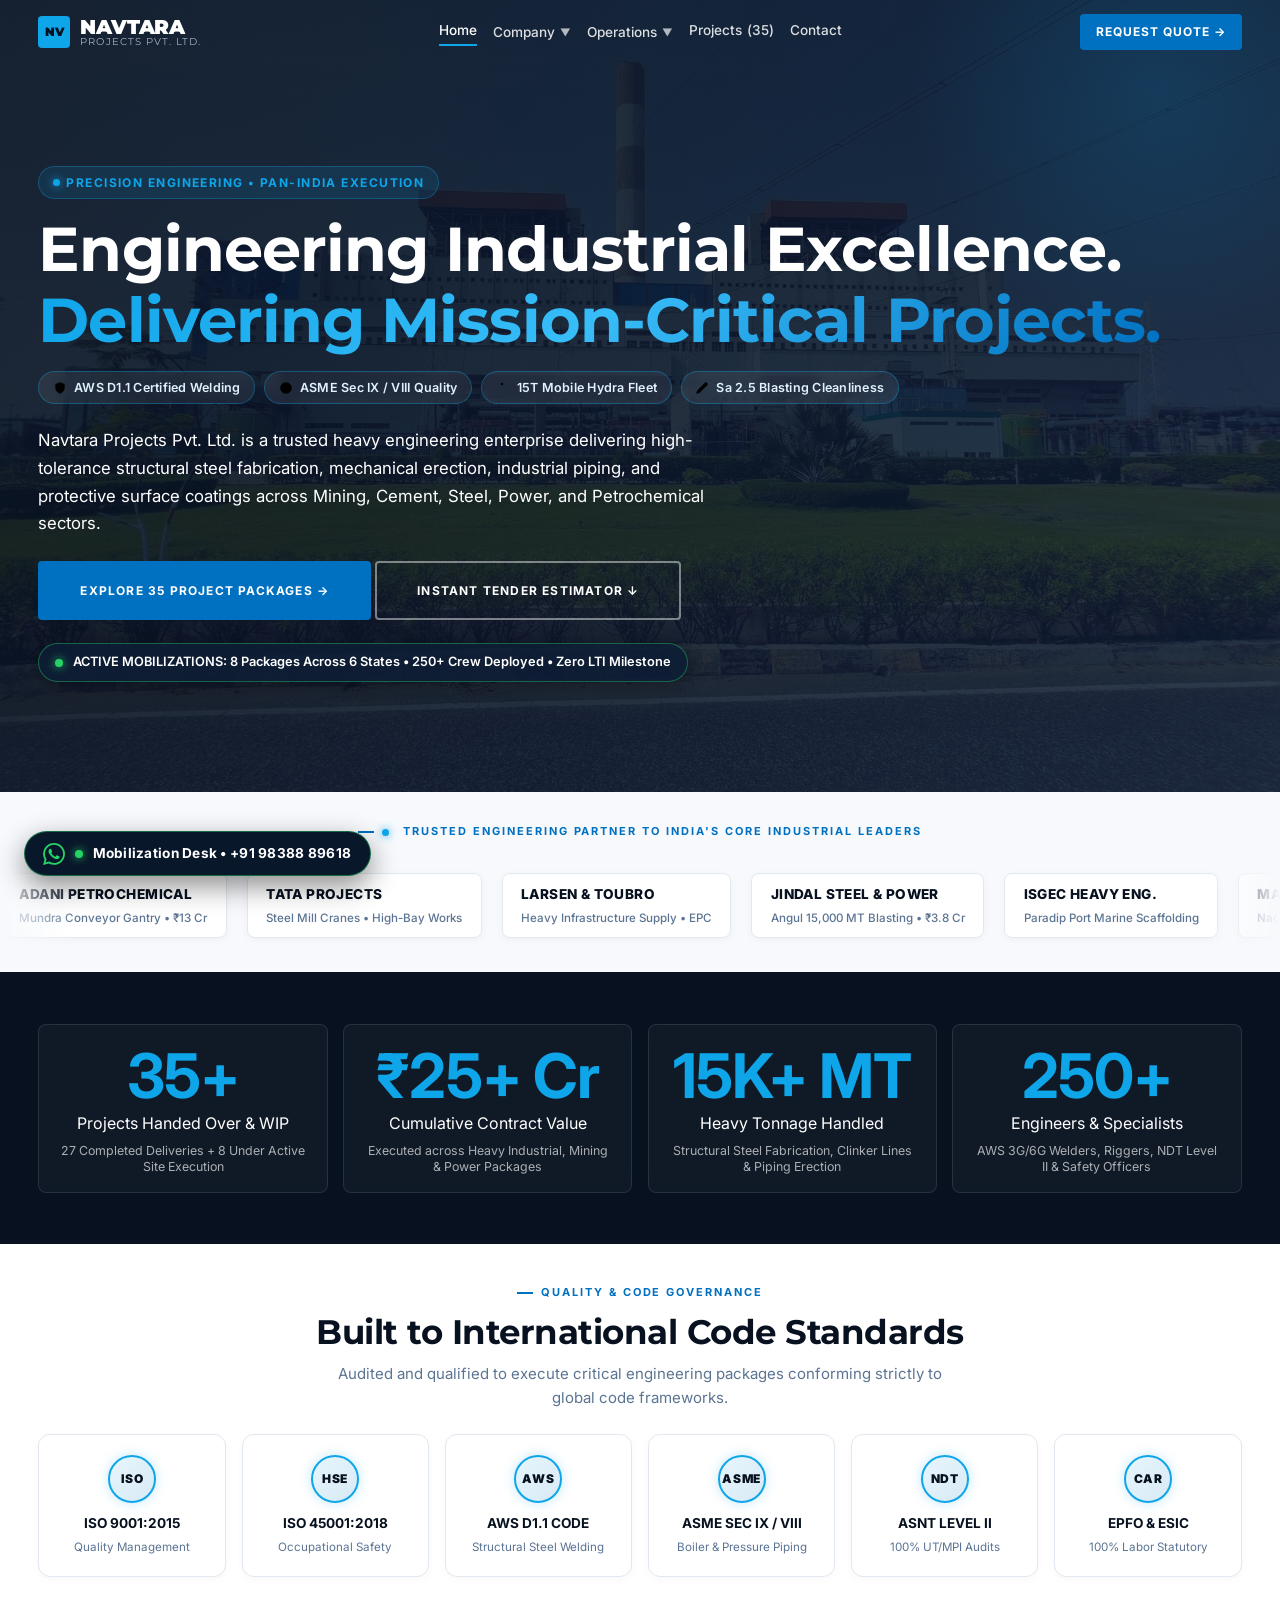
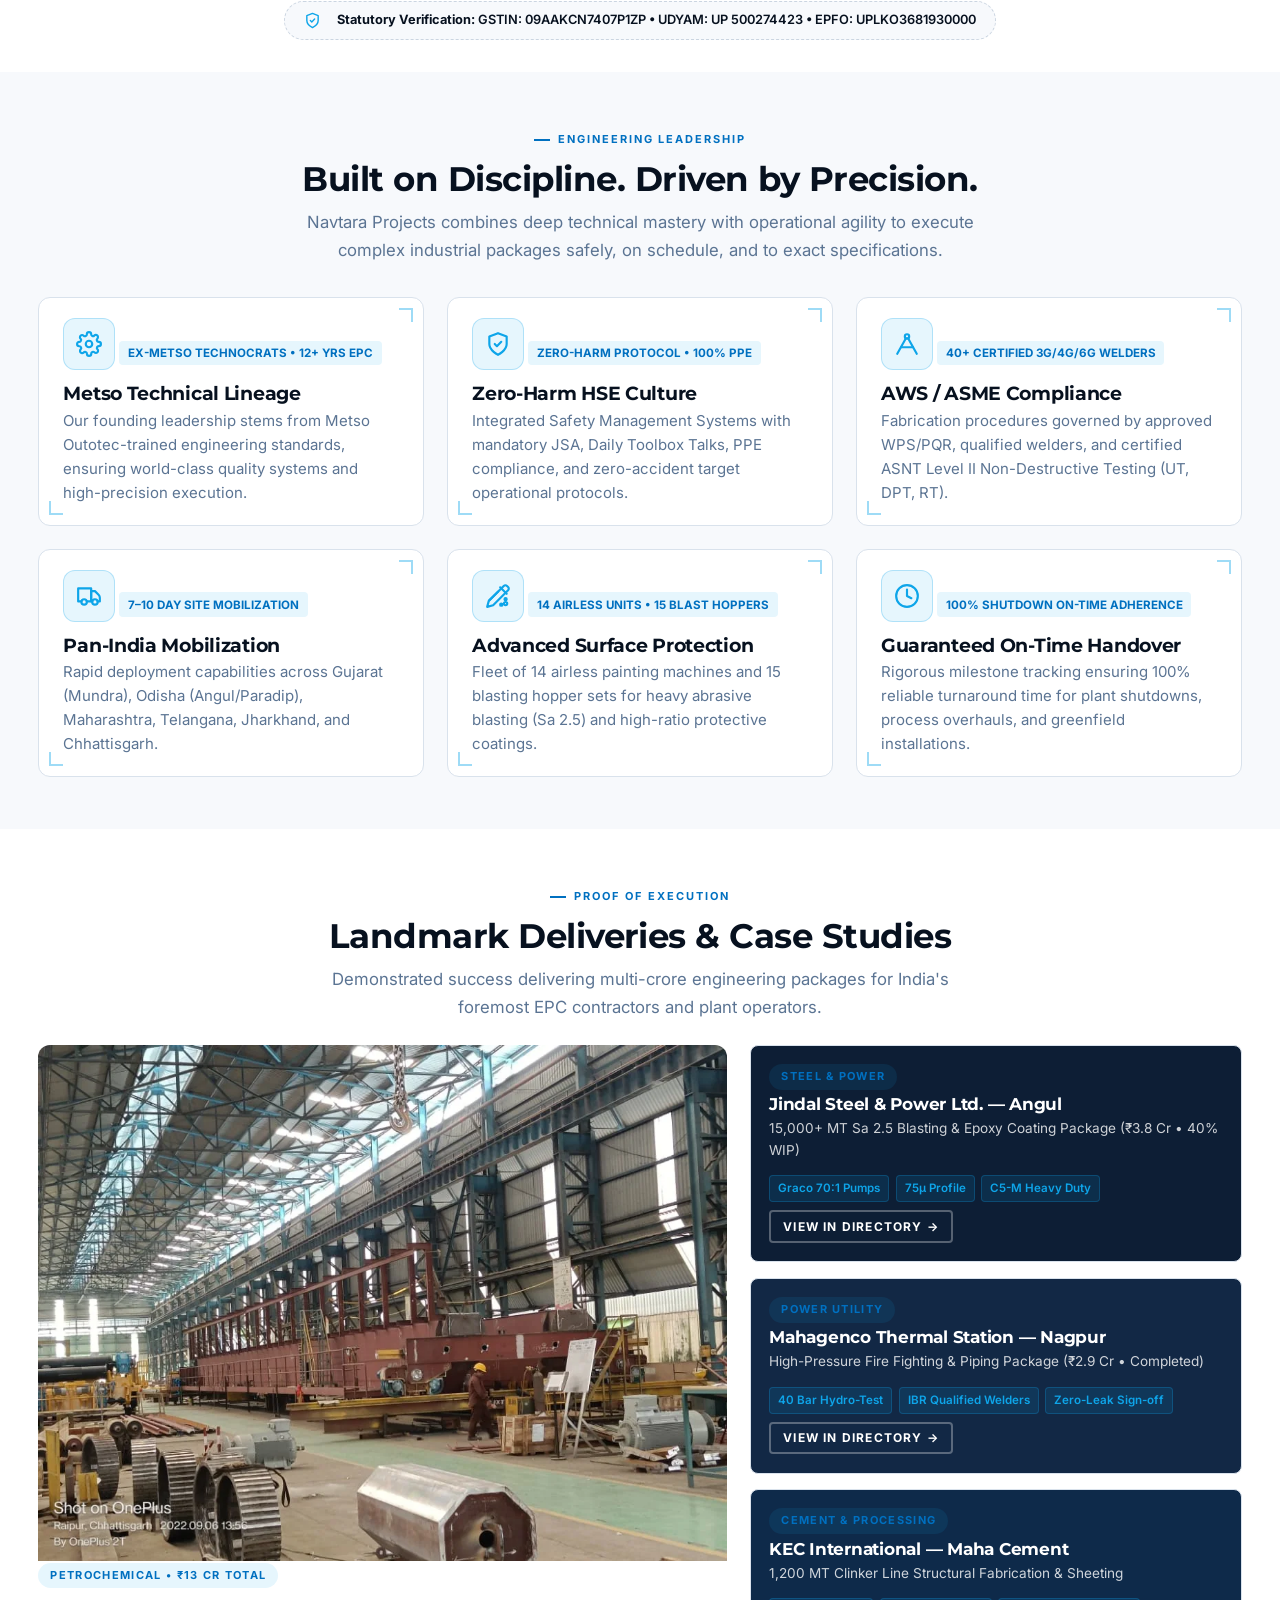
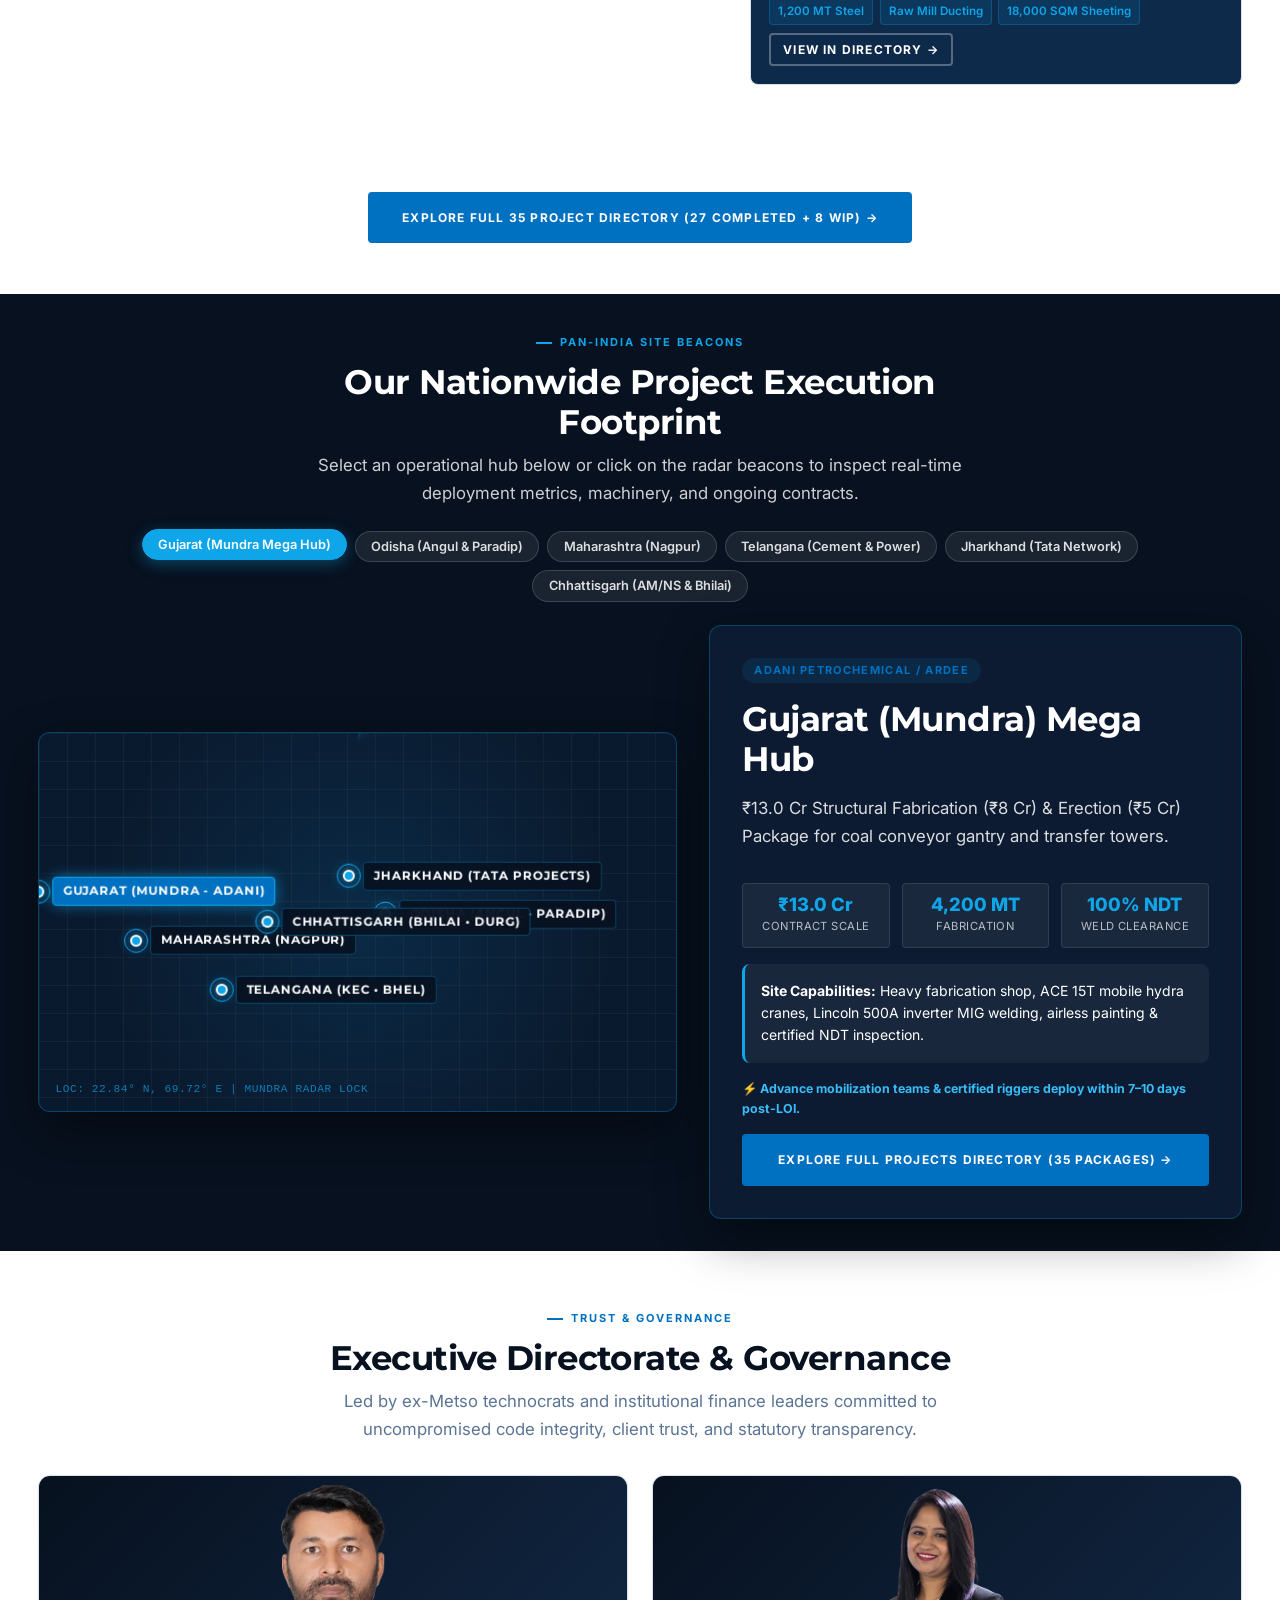
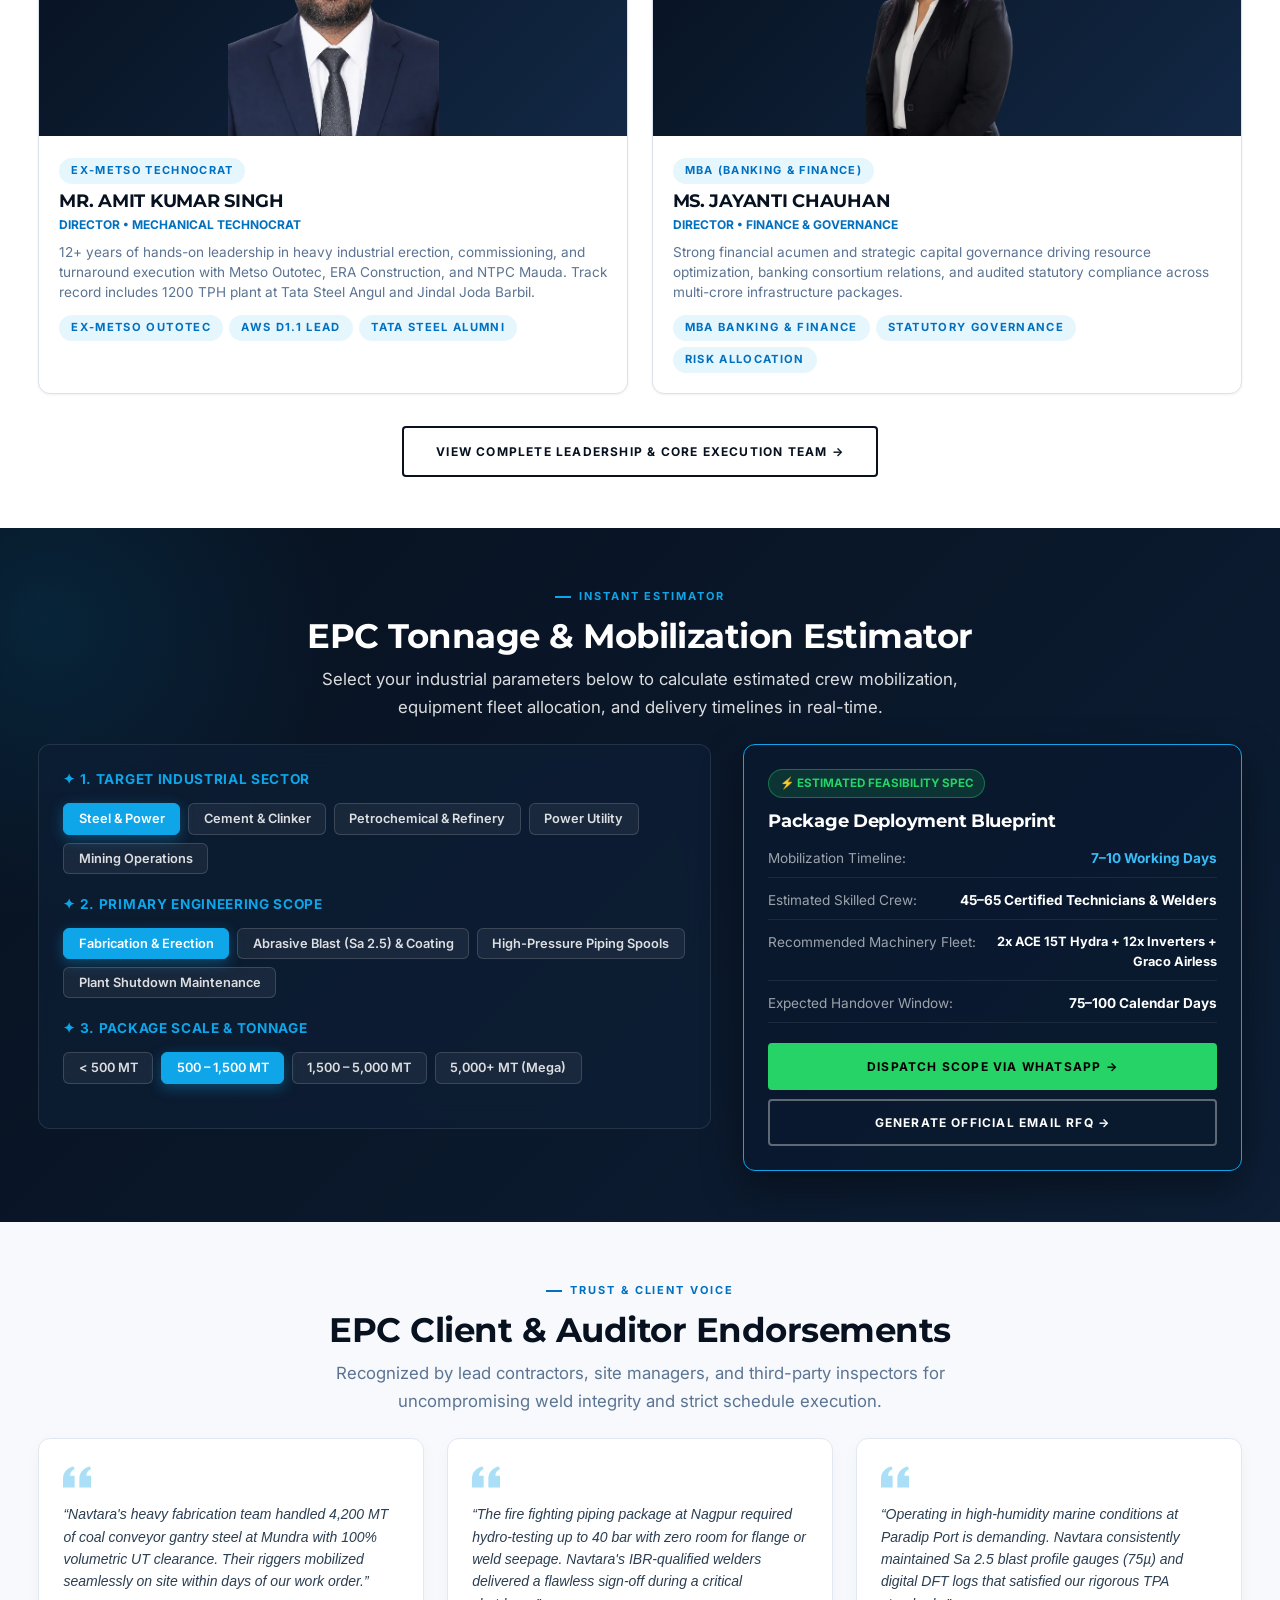
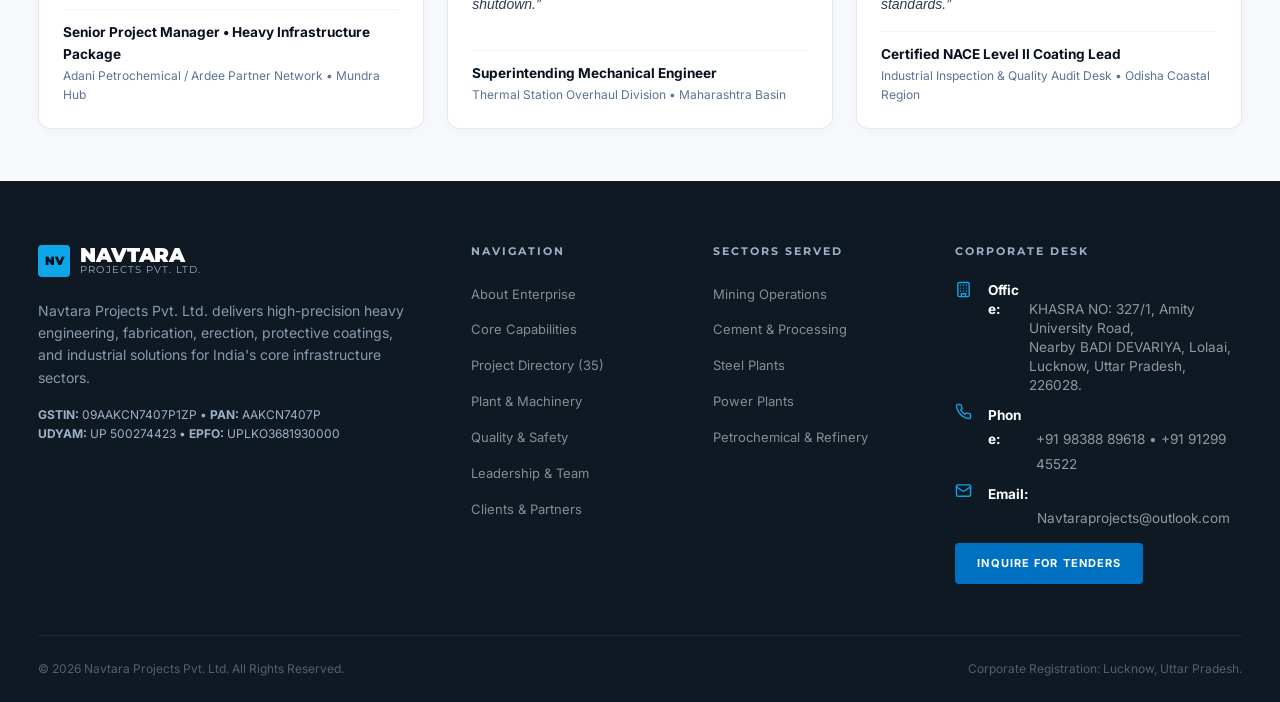
==== commit a6dd0aa4: "fix(marquee): activate smooth infinite moving animation for client marquee section" ====
--- a/index.html
+++ b/index.html
@@ -284,7 +284,7 @@
     <!-- ✦ Trusted Client Partner Infinite Marquee 2.0 ✦ -->
     <section class="section--xs bg-off-white" aria-label="Trusted Industry Partners">
         <div class="container text-center" style="margin-bottom: 0.75rem;">
-            <div class="section-label">Trusted Engineering Partner to India's Core Industrial Leaders</div>
+            <div class="section-label"><span class="ticker-pulse-dot"></span>Trusted Engineering Partner to India's Core Industrial Leaders</div>
         </div>
         <div class="marquee-wrapper" role="region" aria-label="Client marquee">
             <div class="marquee-track-v2">
--- a/css/style.css
+++ b/css/style.css
@@ -41,10 +41,10 @@
   --font-body:    var(--f-body);
 
   /* Fluid Type Scale (Compact & Balanced) */
-  --t-display:  clamp(2.5rem, 4.5vw + 0.5rem, 4.5rem);
-  --t-h1:       clamp(2rem, 3.2vw + 0.5rem, 3.25rem);
-  --t-h2:       clamp(1.5rem, 2.4vw + 0.25rem, 2.25rem);
-  --t-h3:       clamp(1.15rem, 1.2vw + 0.25rem, 1.4rem);
+  --t-display:  clamp(1.85rem, 4.5vw + 0.25rem, 4.5rem);
+  --t-h1:       clamp(1.55rem, 3.2vw + 0.25rem, 3.25rem);
+  --t-h2:       clamp(1.35rem, 2.4vw + 0.2rem, 2.25rem);
+  --t-h3:       clamp(1.1rem, 1.2vw + 0.25rem, 1.4rem);
   --t-h4:       clamp(0.95rem, 0.8vw + 0.25rem, 1.1rem);
   --t-body-lg:  clamp(0.95rem, 0.4vw + 0.8rem, 1.05rem);
   --t-body:     0.9375rem;
--- a/css/fixes.css
+++ b/css/fixes.css
@@ -1015,16 +1015,51 @@
 }
 
 /* ── Architectural Client Marquee 2.0 ───────────────────── */
+.marquee-wrapper {
+  overflow: hidden;
+  width: 100%;
+  position: relative;
+  mask-image: linear-gradient(90deg, transparent 0%, #000 6%, #000 94%, transparent 100%);
+  -webkit-mask-image: linear-gradient(90deg, transparent 0%, #000 6%, #000 94%, transparent 100%);
+  padding: 0.65rem 0;
+}
+
 .marquee-track-v2 {
   display: flex;
   gap: 1.25rem;
   align-items: center;
-  animation: marqueeScroll 36s linear infinite;
+  width: max-content;
+  flex-shrink: 0;
   white-space: nowrap;
-}
-
-.marquee-wrapper:hover .marquee-track-v2 {
-  animation-play-state: paused;
+  animation: marqueeScroll 30s linear infinite;
+  will-change: transform;
+}
+
+@media (hover: hover) and (pointer: fine) {
+  .marquee-wrapper:hover .marquee-track-v2 {
+    animation-play-state: paused;
+  }
+}
+
+@keyframes marqueeScroll {
+  0% {
+    transform: translate3d(0, 0, 0);
+  }
+  100% {
+    transform: translate3d(-50%, 0, 0);
+  }
+}
+
+.ticker-pulse-dot {
+  display: inline-block;
+  width: 7px;
+  height: 7px;
+  border-radius: 50%;
+  background: var(--c-accent, #0EA5E9);
+  box-shadow: 0 0 8px var(--c-accent, #0EA5E9);
+  animation: beaconBlink 1.8s infinite ease-in-out;
+  margin-right: 0.35rem;
+  flex-shrink: 0;
 }
 
 .marquee-card-v2 {
@@ -1434,9 +1469,568 @@
   }
 }
 
-
-
-
-
-
-
+/* ── Ex-Metso Industrial Lineage Banner ──────────────────── */
+.heritage-box {
+  background: linear-gradient(135deg, rgba(7, 17, 31, 0.95) 0%, rgba(13, 30, 53, 0.9) 100%);
+  border: 1px solid rgba(14, 165, 233, 0.35);
+  border-left: 5px solid var(--c-accent, #0EA5E9);
+  border-radius: var(--radius-lg, 12px);
+  padding: 1.5rem 1.75rem;
+  color: #FFFFFF;
+  margin: var(--s-lg) 0;
+  box-shadow: 0 10px 30px rgba(0, 0, 0, 0.25);
+}
+
+.heritage-header {
+  display: flex;
+  align-items: center;
+  gap: 0.75rem;
+  margin-bottom: 0.5rem;
+}
+
+.heritage-badge {
+  background: var(--c-accent, #0EA5E9);
+  color: #000000;
+  font-size: 0.7rem;
+  font-weight: 800;
+  padding: 0.25rem 0.6rem;
+  border-radius: 4px;
+  text-transform: uppercase;
+  letter-spacing: 0.05em;
+}
+
+/* ── Third-Party Inspection Agency (TPA) Grid ───────────── */
+.tpa-badge-grid {
+  display: flex;
+  flex-wrap: wrap;
+  gap: 0.75rem;
+  justify-content: center;
+  margin: var(--s-md) 0;
+}
+
+.tpa-pill {
+  display: inline-flex;
+  align-items: center;
+  gap: 0.5rem;
+  background: #FFFFFF;
+  border: 1px solid #E2E8F0;
+  border-radius: 100px;
+  padding: 0.5rem 1.15rem;
+  font-size: 0.8rem;
+  font-weight: 700;
+  color: var(--c-navy, #0D1E35);
+  box-shadow: 0 2px 8px rgba(0, 0, 0, 0.03);
+  transition: transform 0.2s ease, border-color 0.2s ease;
+}
+
+.tpa-pill:hover {
+  transform: translateY(-2px);
+  border-color: var(--c-accent, #0EA5E9);
+}
+
+.tpa-check {
+  color: #25D366;
+  font-weight: 800;
+}
+
+/* ── Fleet Readiness Banner ─────────────────────────────── */
+.fleet-readiness-banner {
+  display: flex;
+  align-items: center;
+  justify-content: space-between;
+  background: rgba(13, 30, 53, 0.9);
+  border: 1px solid rgba(37, 211, 102, 0.4);
+  padding: 0.85rem 1.5rem;
+  border-radius: var(--radius-md, 10px);
+  color: #FFFFFF;
+  margin: var(--s-md) 0 var(--s-lg);
+  font-size: 0.85rem;
+}
+
+.fleet-readiness-left {
+  display: flex;
+  align-items: center;
+  gap: 0.75rem;
+}
+
+@media (max-width: 768px) {
+  .fleet-readiness-banner {
+    flex-direction: column;
+    gap: 0.75rem;
+    text-align: center;
+  }
+}
+
+/* ═══════════════════════════════════════════════════════════
+   v3.9 ULTRA-RESPONSIVE MOBILE OPTIMIZATION SUITE
+   Touch-Target Ergonomics, iOS Safari Safeguards, & Zero-Jank
+═══════════════════════════════════════════════════════════ */
+
+/* ── 1. Root & Viewport Safeguards ─────────────────────── */
+html, body {
+  overflow-x: clip !important;
+  max-width: 100vw;
+  -webkit-overflow-scrolling: touch;
+}
+
+body.nav-open-lock {
+  overflow: hidden !important;
+  touch-action: none;
+}
+
+/* ── 2. iOS Safari Form Zoom Prevention ─────────────────── */
+@media screen and (max-width: 768px) {
+  input[type="text"],
+  input[type="email"],
+  input[type="tel"],
+  input[type="search"],
+  input[type="number"],
+  textarea,
+  select {
+    font-size: 16px !important; /* Prevents iOS Safari auto-zoom on focus */
+  }
+}
+
+/* ── 3. Touch Target Sizing (WCAG 44x44px Minimum) ──────── */
+button, 
+.btn, 
+.filter-btn, 
+.estimator-btn, 
+.option-radio-card, 
+.faq-header,
+.menu-toggle {
+  touch-action: manipulation;
+  -webkit-tap-highlight-color: transparent;
+}
+
+/* ── 4. Mobile Navigation Drawer Polish ─────────────────── */
+@media (max-width: 1024px) {
+  .menu-toggle {
+    display: inline-flex !important;
+    align-items: center;
+    justify-content: center;
+    width: 44px;
+    height: 44px;
+    border-radius: 8px;
+    background: rgba(255, 255, 255, 0.08);
+    border: 1px solid rgba(255, 255, 255, 0.18);
+    color: #FFFFFF;
+    font-size: 1.35rem;
+    transition: background 0.2s ease, transform 0.2s ease;
+  }
+  
+  .menu-toggle:active {
+    background: rgba(14, 165, 233, 0.25);
+    transform: scale(0.95);
+  }
+
+  .nav-links {
+    background: rgba(7, 17, 31, 0.98) !important;
+    backdrop-filter: blur(24px) !important;
+    -webkit-backdrop-filter: blur(24px) !important;
+    padding: calc(var(--nav-height) + 1.5rem) 1.5rem 3rem !important;
+  }
+
+  .nav-links a {
+    min-height: 44px;
+    display: inline-flex;
+    align-items: center;
+    justify-content: center;
+    width: 100%;
+    max-width: 320px;
+    text-align: center;
+  }
+
+  .nav-dropdown-trigger {
+    min-height: 44px;
+    display: inline-flex;
+    align-items: center;
+    justify-content: center;
+  }
+
+  .nav-dropdown-menu a {
+    min-height: 42px;
+    justify-content: center;
+    text-align: center;
+    font-size: 0.95rem !important;
+  }
+}
+
+/* ── 5. Hero Command Deck on Mobile ─────────────────────── */
+@media (max-width: 600px) {
+  .hero-v3 {
+    min-height: auto;
+    padding-top: calc(var(--nav-height) + 1.25rem);
+    padding-bottom: 2rem;
+  }
+
+  .hero-v3 h1.heading-xl {
+    font-size: clamp(1.65rem, 7vw, 2.2rem) !important;
+    line-height: 1.2;
+    margin-bottom: 0.75rem !important;
+  }
+
+  .hero-specs-array {
+    gap: 0.4rem;
+    margin: 0.75rem 0 1rem 0;
+  }
+
+  .hero-spec-pill {
+    font-size: 0.72rem;
+    padding: 0.35rem 0.65rem;
+  }
+
+  .hero-spec-pill svg {
+    width: 13px;
+    height: 13px;
+  }
+
+  .hero-buttons {
+    flex-direction: column;
+    width: 100%;
+    gap: 0.75rem;
+    margin-top: 1.25rem;
+  }
+
+  .hero-buttons .btn {
+    width: 100%;
+    min-height: 48px;
+    justify-content: center;
+    font-size: 0.85rem;
+  }
+
+  .hero-status-bar {
+    border-radius: 8px;
+    width: 100%;
+    font-size: 0.75rem;
+    padding: 0.65rem 0.85rem;
+    align-items: flex-start;
+    line-height: 1.45;
+  }
+
+  .hero-status-dot {
+    margin-top: 4px;
+    flex-shrink: 0;
+  }
+}
+
+/* ── 6. Client Marquee Mobile Touch Interaction ─────────── */
+.marquee-wrapper {
+  touch-action: pan-y;
+  overflow: hidden;
+}
+
+@media (max-width: 600px) {
+  .marquee-track-v2 {
+    gap: 0.75rem;
+    animation-duration: 28s;
+  }
+
+  .marquee-card-v2 {
+    min-width: 160px;
+    padding: 0.5rem 0.85rem;
+  }
+
+  .marquee-client-name {
+    font-size: 0.78rem;
+  }
+
+  .marquee-client-scope {
+    font-size: 0.68rem;
+  }
+}
+
+/* ── 7. Metric Grids & Counters Ergonomics ───────────────── */
+@media (max-width: 768px) {
+  .client-stats-bar,
+  .highlight-stat-grid {
+    grid-template-columns: repeat(2, 1fr) !important;
+    gap: 0.75rem;
+    margin: 1.25rem 0;
+  }
+}
+
+@media (max-width: 480px) {
+  .client-stats-bar,
+  .highlight-stat-grid {
+    grid-template-columns: repeat(2, 1fr) !important;
+    gap: 0.5rem;
+  }
+
+  .client-stat-box,
+  .highlight-stat-card {
+    padding: 0.85rem 0.5rem;
+  }
+
+  .client-stat-box .heading-lg,
+  .highlight-number {
+    font-size: 1.55rem !important;
+  }
+
+  .client-stat-box div[style*="font-size: 0.75rem"],
+  .highlight-label {
+    font-size: 0.68rem !important;
+    line-height: 1.35;
+  }
+}
+
+/* ── 8. Sector Badges Grid on Mobile (capabilities.html) ─── */
+@media (max-width: 640px) {
+  .sector-badge-grid {
+    grid-template-columns: repeat(2, 1fr) !important;
+    gap: 0.65rem;
+  }
+
+  .sector-badge-card {
+    padding: 1rem 0.5rem;
+  }
+
+  .sector-badge-card:last-child {
+    grid-column: span 2; /* Center the 5th odd badge */
+  }
+
+  .sector-badge-card .heading-md {
+    font-size: 0.85rem;
+  }
+}
+
+/* ── 9. Client Logo Cards on Mobile (clients.html) ───────── */
+@media (max-width: 640px) {
+  .grid-4 {
+    grid-template-columns: repeat(2, 1fr) !important;
+    gap: 0.65rem !important;
+  }
+
+  .client-logo-card {
+    padding: 0.85rem 0.6rem;
+    min-height: 100px;
+  }
+
+  .client-name-heading {
+    font-size: 0.85rem;
+  }
+}
+
+/* ── 10. Horizontal Project Filter Carousel (projects.html) ─ */
+@media (max-width: 640px) {
+  .filter-nav {
+    display: flex;
+    flex-wrap: nowrap;
+    overflow-x: auto;
+    justify-content: flex-start;
+    padding: 0.25rem 0 0.75rem;
+    -webkit-overflow-scrolling: touch;
+    gap: 0.5rem;
+    scrollbar-width: none;
+  }
+
+  .filter-nav::-webkit-scrollbar {
+    display: none;
+  }
+
+  .filter-btn {
+    white-space: nowrap;
+    flex-shrink: 0;
+    font-size: 0.8rem;
+    padding: 0.45rem 1rem;
+    min-height: 40px;
+  }
+
+  .project-grid-v3 {
+    grid-template-columns: 1fr !important;
+    gap: 1.25rem;
+  }
+
+  .project-card-img {
+    height: 190px;
+  }
+}
+
+/* ── 11. RFQ & Estimator Interactive Cards (contact.html & index.html) ── */
+.rfq-estimator-card {
+  background: var(--c-white);
+  border-radius: var(--radius-lg, 12px);
+  border: 1px solid var(--c-grey-100, #E2E8F0);
+  box-shadow: 0 4px 20px rgba(0, 0, 0, 0.04);
+  padding: 1.75rem;
+  margin-bottom: var(--s-xl);
+}
+
+.option-radio-grid {
+  display: flex;
+  flex-direction: column;
+  gap: 0.5rem;
+  margin-top: 0.6rem;
+}
+
+.option-radio-card {
+  display: flex;
+  align-items: center;
+  gap: 0.6rem;
+  padding: 0.65rem 0.85rem;
+  background: #F8FAFC;
+  border: 1.5px solid #E2E8F0;
+  border-radius: var(--radius-sm, 6px);
+  font-size: 0.85rem;
+  font-weight: 600;
+  color: var(--c-navy, #0D1E35);
+  cursor: pointer;
+  transition: all 0.2s ease;
+  min-height: 44px;
+}
+
+.option-radio-card:hover {
+  background: #F0F9FF;
+  border-color: var(--c-accent, #0EA5E9);
+}
+
+.option-radio-card.selected {
+  background: rgba(14, 165, 233, 0.1);
+  border-color: var(--c-accent, #0EA5E9);
+  color: var(--c-accent-d, #0070C0);
+  box-shadow: 0 2px 8px rgba(14, 165, 233, 0.15);
+}
+
+.option-radio-card .icon-inline {
+  width: 18px;
+  height: 18px;
+  color: var(--c-accent, #0EA5E9);
+  flex-shrink: 0;
+}
+
+@media (max-width: 850px) {
+  .rfq-estimator-card {
+    padding: 1.25rem 1rem;
+  }
+
+  .contact-grid-v3 {
+    grid-template-columns: 1fr;
+    gap: var(--s-lg);
+  }
+}
+
+@media (max-width: 600px) {
+  .estimator-spec-item {
+    flex-direction: column;
+    gap: 0.2rem;
+    padding: 0.5rem 0;
+  }
+
+  .estimator-spec-item span.val {
+    text-align: left !important;
+    max-width: 100% !important;
+  }
+
+  #btn-wa-rfq, #btn-copy-rfq {
+    width: 100% !important;
+  }
+
+  div[style*="grid-template-columns: 1fr 1fr"] {
+    grid-template-columns: 1fr !important;
+  }
+}
+
+/* ── 12. Floating Actions & Symmetrical Mobile Dock ──────── */
+@media (max-width: 600px) {
+  .floating-ops-desk {
+    bottom: 16px !important;
+    left: 16px !important;
+    padding: 0 !important;
+    width: 48px !important;
+    height: 48px !important;
+    border-radius: 50% !important;
+    justify-content: center !important;
+    box-shadow: 0 8px 24px rgba(0, 0, 0, 0.5) !important;
+  }
+
+  .floating-ops-desk span.text-label {
+    display: none !important;
+  }
+
+  .floating-ops-desk-icon {
+    width: 24px;
+    height: 24px;
+  }
+
+  .floating-ops-desk-badge {
+    position: absolute;
+    top: 3px;
+    right: 3px;
+    width: 10px;
+    height: 10px;
+  }
+
+  #scroll-top-btn {
+    bottom: 16px !important;
+    right: 16px !important;
+    width: 48px !important;
+    height: 48px !important;
+  }
+
+  #rfq-toast {
+    bottom: 76px !important;
+    left: 16px !important;
+    right: 16px !important;
+    font-size: 0.8rem !important;
+    padding: 0.75rem 1rem !important;
+    justify-content: center !important;
+  }
+}
+
+/* ── 13. Mobile Vertical Workflow Stepper (about.html) ──── */
+@media (max-width: 768px) {
+  .workflow-stepper {
+    flex-direction: column;
+    gap: 1.25rem;
+    padding-left: 0.5rem;
+  }
+
+  .workflow-stepper::before {
+    top: 10px;
+    bottom: 10px;
+    left: 28px;
+    right: auto;
+    width: 2.5px;
+    height: auto;
+  }
+
+  .workflow-step {
+    display: flex;
+    align-items: center;
+    gap: 1rem;
+    text-align: left;
+  }
+
+  .workflow-step-icon {
+    margin: 0;
+    flex-shrink: 0;
+    position: relative;
+    z-index: 2;
+  }
+}
+
+/* ── 14. Responsive Tables with Momentum Scroll ─────────── */
+.table-responsive-wrapper,
+.machinery-table-wrapper {
+  -webkit-overflow-scrolling: touch;
+  overflow-x: auto;
+}
+
+@media (max-width: 768px) {
+  .standards-table th,
+  .standards-table td,
+  .machinery-table th,
+  .machinery-table td {
+    padding: 0.65rem 0.75rem;
+    font-size: 0.78rem;
+    white-space: nowrap;
+  }
+}
+
+
+
+
+
+
+
+
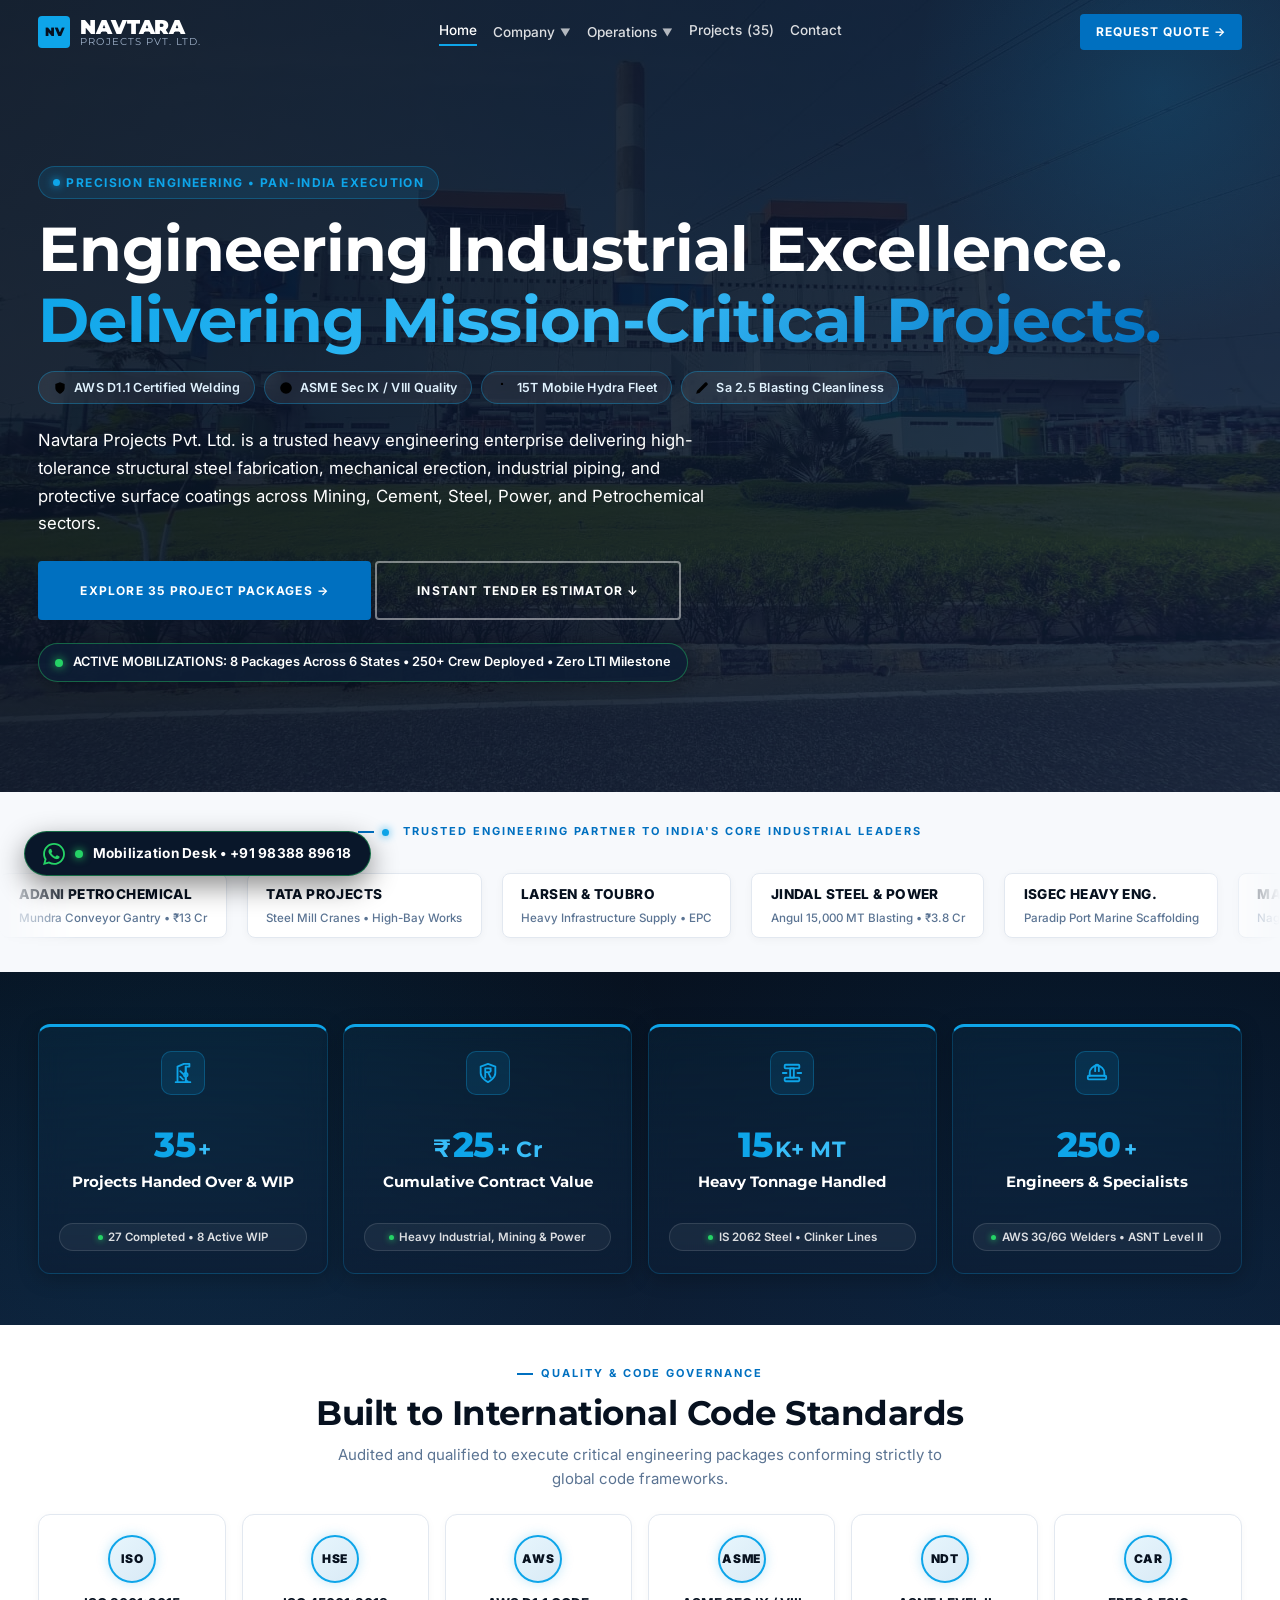
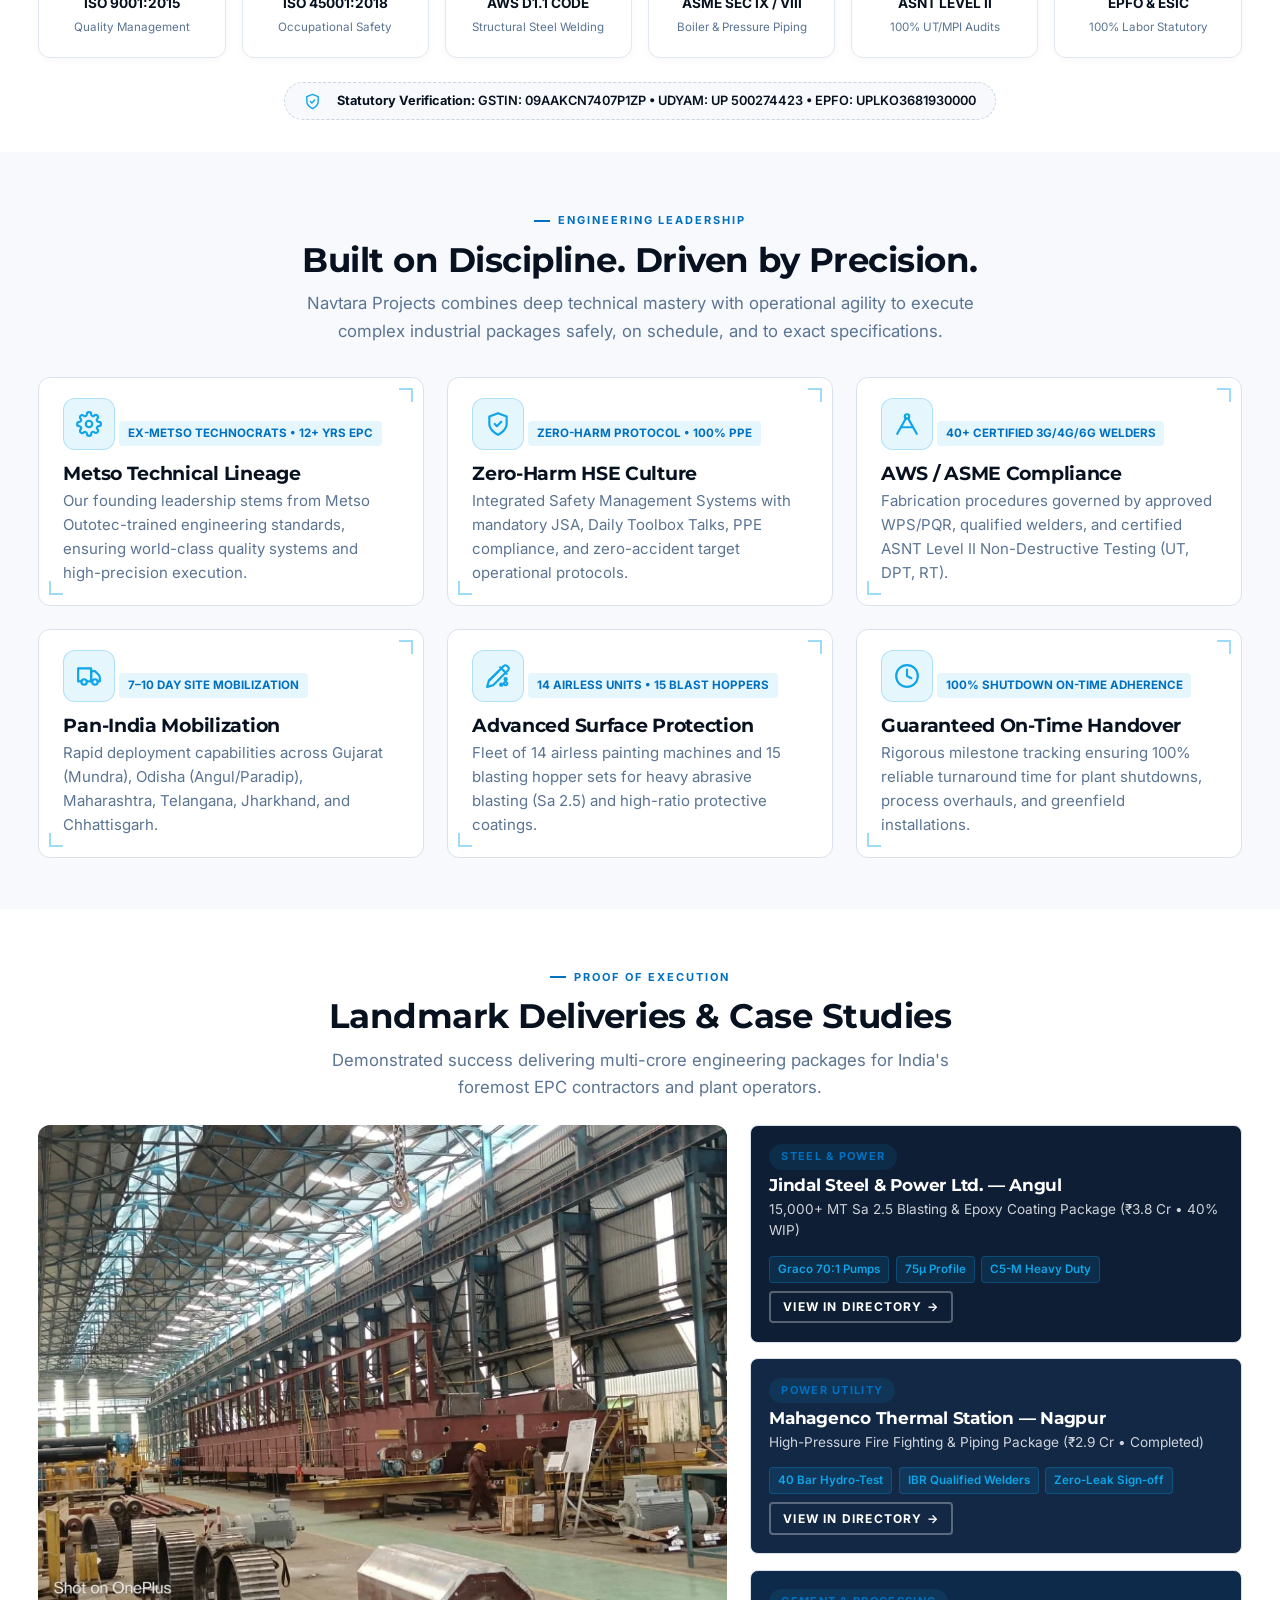
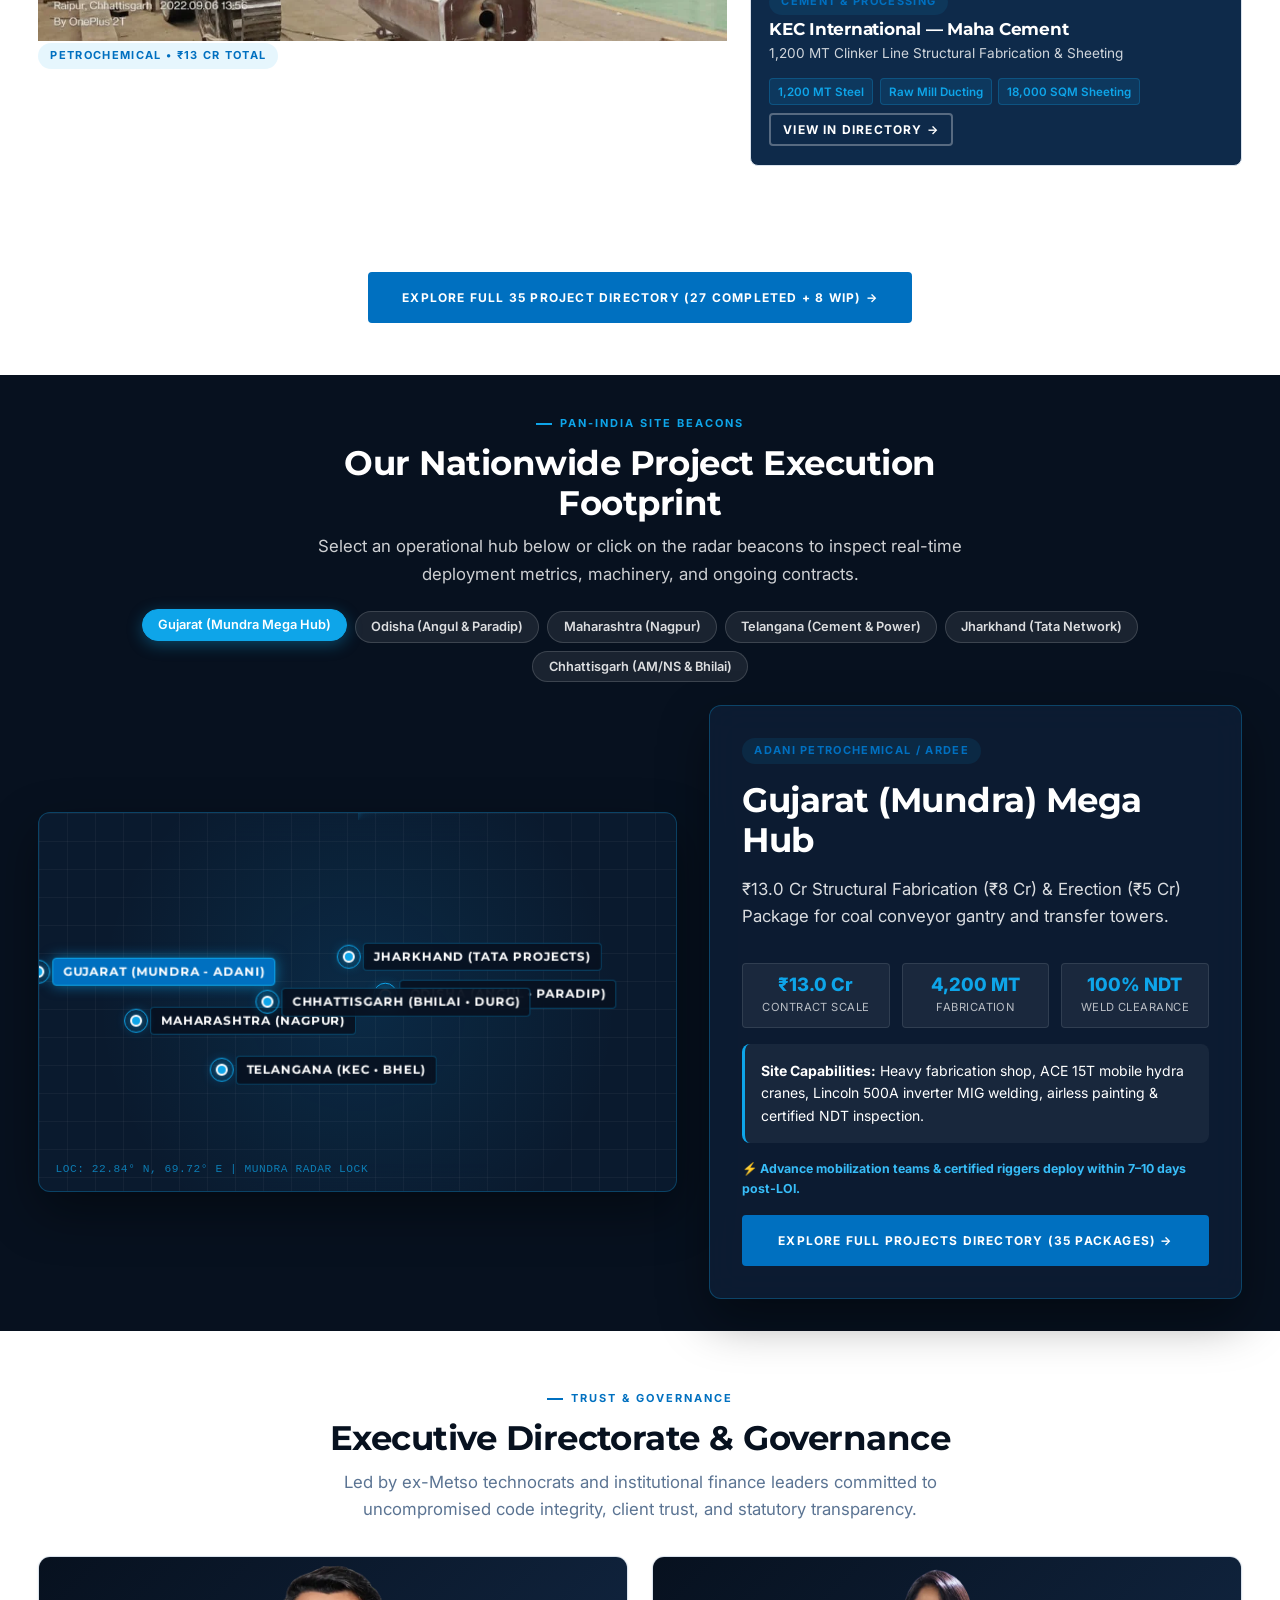
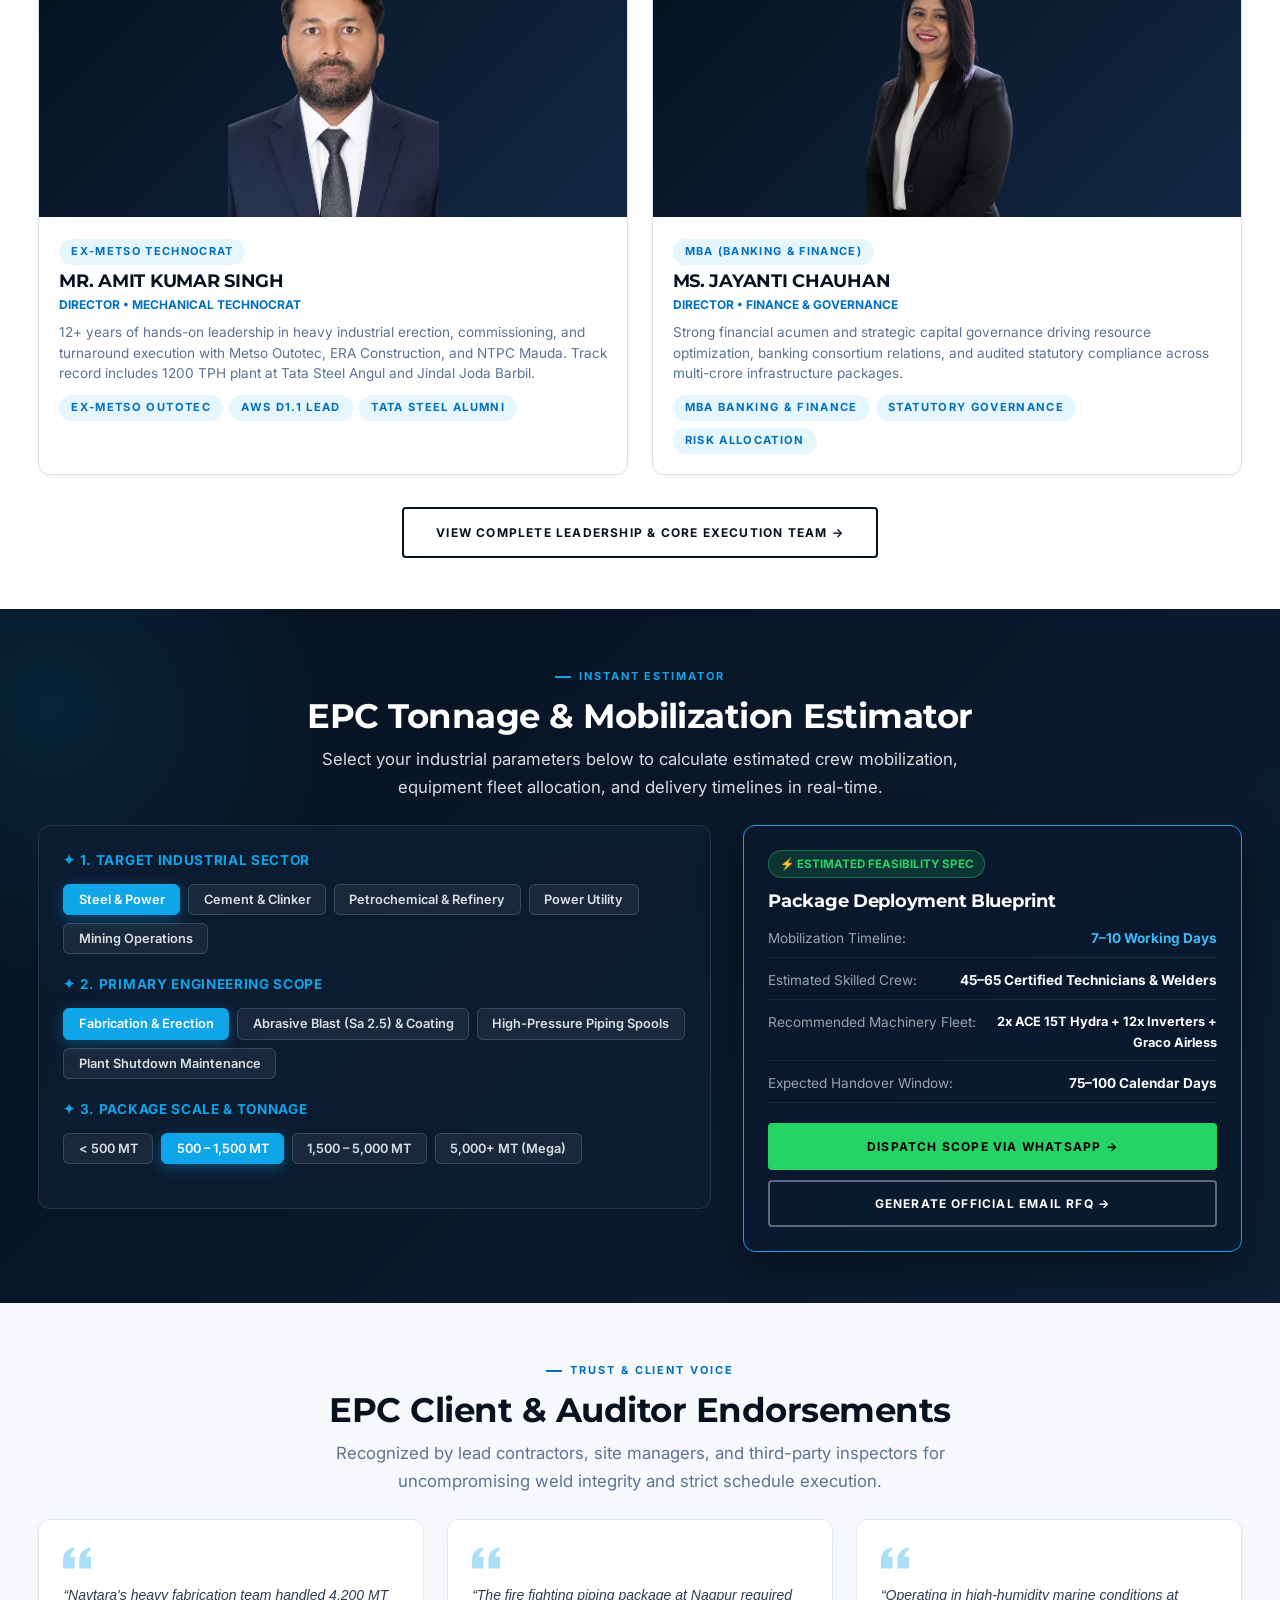
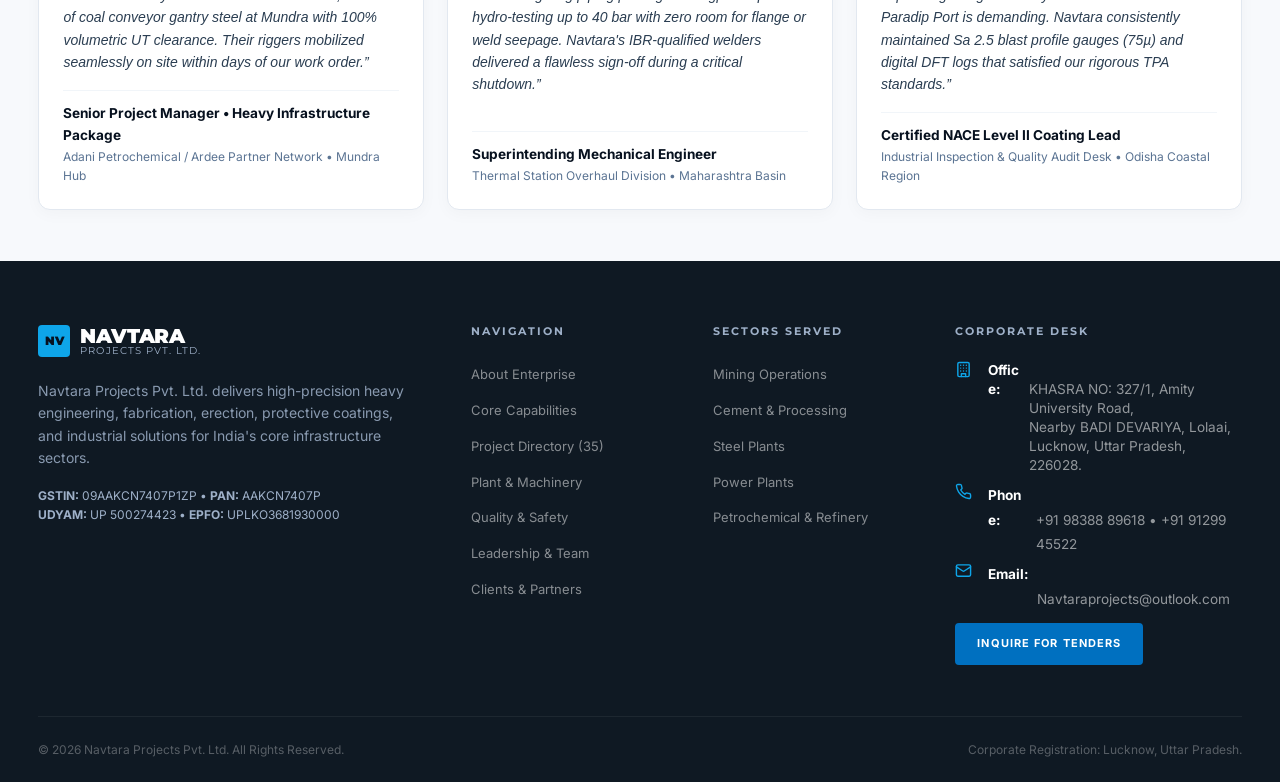
==== commit a59c77d4: "feat(homepage): redesign enterprise scale metrics deck with icons, locked single-line numbers, and a" ====
--- a/index.html
+++ b/index.html
@@ -376,25 +376,52 @@
     <!-- ✦ Key Enterprise Metrics & Scale ✦ -->
     <section class="section bg-navy stats-section" aria-label="Enterprise Execution Metrics">
         <div class="container grid-4">
+            <!-- Card 1: Projects Completed & WIP -->
             <div class="stat-card-v3 reveal-scale">
-                <div class="stat-number heading-xl text-accent"><span class="counter-value" data-target="35">0</span><span>+</span></div>
-                <div class="stat-label text-light">Projects Handed Over &amp; WIP</div>
-                <div class="stat-subtext">27 Completed Deliveries + 8 Under Active Site Execution</div>
-            </div>
+                <div class="stat-card-icon" aria-hidden="true">
+                    <svg viewBox="0 0 24 24"><path d="M4 22h16"></path><path d="M6 22V5l7-3h6v3h-4v17"></path><path d="M15 5v7"></path><path d="m9 10 3 3"></path><path d="m9 16 3 3"></path><circle cx="15" cy="14" r="2"></circle><path d="M15 16v3a2 2 0 0 0 2 2"></path></svg>
+                </div>
+                <div>
+                    <div class="stat-number-wrap"><span class="counter-value" data-target="35">0</span><span class="stat-unit">+</span></div>
+                    <div class="stat-label">Projects Handed Over &amp; WIP</div>
+                </div>
+                <div class="stat-badge-pill"><span class="stat-badge-dot"></span>27 Completed &bull; 8 Active WIP</div>
+            </div>
+
+            <!-- Card 2: Cumulative Contract Value -->
             <div class="stat-card-v3 reveal-scale delay-100">
-                <div class="stat-number heading-xl text-accent"><span>₹</span><span class="counter-value" data-target="25">0</span><span>+ Cr</span></div>
-                <div class="stat-label text-light">Cumulative Contract Value</div>
-                <div class="stat-subtext">Executed across Heavy Industrial, Mining &amp; Power Packages</div>
-            </div>
+                <div class="stat-card-icon" aria-hidden="true">
+                    <svg viewBox="0 0 24 24"><path d="M12 22s8-4 8-10V5l-8-3-8 3v7c0 6 8 10 8 10z"></path><path d="M9 7h6M9 11h4a2 2 0 0 0 0-4H9v10M12 11l3 6"></path></svg>
+                </div>
+                <div>
+                    <div class="stat-number-wrap"><span class="stat-currency">₹</span><span class="counter-value" data-target="25">0</span><span class="stat-unit">+ Cr</span></div>
+                    <div class="stat-label">Cumulative Contract Value</div>
+                </div>
+                <div class="stat-badge-pill"><span class="stat-badge-dot"></span>Heavy Industrial, Mining &amp; Power</div>
+            </div>
+
+            <!-- Card 3: Heavy Steel Tonnage -->
             <div class="stat-card-v3 reveal-scale delay-200">
-                <div class="stat-number heading-xl text-accent"><span class="counter-value" data-target="15">0</span><span>K+ MT</span></div>
-                <div class="stat-label text-light">Heavy Tonnage Handled</div>
-                <div class="stat-subtext">Structural Steel Fabrication, Clinker Lines &amp; Piping Erection</div>
-            </div>
+                <div class="stat-card-icon" aria-hidden="true">
+                    <svg viewBox="0 0 24 24"><rect x="4" y="3" width="16" height="4" rx="1"></rect><rect x="4" y="17" width="16" height="4" rx="1"></rect><rect x="10" y="7" width="4" height="10"></rect><line x1="2" y1="12" x2="6" y2="12"></line><line x1="18" y1="12" x2="22" y2="12"></line></svg>
+                </div>
+                <div>
+                    <div class="stat-number-wrap"><span class="counter-value" data-target="15">0</span><span class="stat-unit">K+ MT</span></div>
+                    <div class="stat-label">Heavy Tonnage Handled</div>
+                </div>
+                <div class="stat-badge-pill"><span class="stat-badge-dot"></span>IS 2062 Steel &bull; Clinker Lines</div>
+            </div>
+
+            <!-- Card 4: Engineering Workforce -->
             <div class="stat-card-v3 reveal-scale delay-300">
-                <div class="stat-number heading-xl text-accent"><span class="counter-value" data-target="250">0</span><span>+</span></div>
-                <div class="stat-label text-light">Engineers &amp; Specialists</div>
-                <div class="stat-subtext">AWS 3G/6G Welders, Riggers, NDT Level II &amp; Safety Officers</div>
+                <div class="stat-card-icon" aria-hidden="true">
+                    <svg viewBox="0 0 24 24"><path d="M2 18a1 1 0 0 0 1 1h18a1 1 0 0 0 1-1v-2a1 1 0 0 0-1-1H3a1 1 0 0 0-1 1v2z"></path><path d="M10 10V5a2 2 0 0 1 2-2h0a2 2 0 0 1 2 2v5"></path><path d="M4 15v-3a8 8 0 0 1 16 0v3"></path></svg>
+                </div>
+                <div>
+                    <div class="stat-number-wrap"><span class="counter-value" data-target="250">0</span><span class="stat-unit">+</span></div>
+                    <div class="stat-label">Engineers &amp; Specialists</div>
+                </div>
+                <div class="stat-badge-pill"><span class="stat-badge-dot"></span>AWS 3G/6G Welders &bull; ASNT Level II</div>
             </div>
         </div>
     </section>
--- a/css/fixes.css
+++ b/css/fixes.css
@@ -201,20 +201,149 @@
   border-color: var(--c-accent-d);
 }
 
+/* ── Enterprise Execution Metrics 2.0 (High-Impact Scale Deck) ── */
+.stats-section {
+  position: relative;
+  background: linear-gradient(180deg, #07111F 0%, #0D1E35 100%);
+  overflow: hidden;
+}
+
+.stats-section::before {
+  content: '';
+  position: absolute;
+  inset: 0;
+  background-image: 
+    radial-gradient(circle at 15% 50%, rgba(14, 165, 233, 0.08) 0%, transparent 45%),
+    radial-gradient(circle at 85% 50%, rgba(0, 112, 192, 0.08) 0%, transparent 45%);
+  pointer-events: none;
+}
+
 .stat-card-v3 {
-  background: rgba(255, 255, 255, 0.04);
-  backdrop-filter: blur(8px);
-  border: 1px solid rgba(255, 255, 255, 0.1);
-  border-radius: var(--radius-md, 8px);
-  padding: 1rem 1.25rem;
+  background: linear-gradient(180deg, rgba(14, 165, 233, 0.06) 0%, rgba(13, 30, 53, 0.7) 100%);
+  backdrop-filter: blur(12px);
+  -webkit-backdrop-filter: blur(12px);
+  border: 1px solid rgba(14, 165, 233, 0.22);
+  border-top: 3px solid var(--c-accent, #0EA5E9);
+  border-radius: var(--radius-lg, 12px);
+  padding: 1.5rem 1.25rem 1.35rem;
   text-align: center;
-  transition: all 0.35s var(--ease-out);
+  transition: transform 0.3s cubic-bezier(0.16, 1, 0.3, 1), border-color 0.3s ease, box-shadow 0.3s ease;
+  display: flex;
+  flex-direction: column;
+  align-items: center;
+  justify-content: space-between;
+  min-height: 250px;
+  position: relative;
+  box-shadow: 0 4px 20px rgba(0, 0, 0, 0.25);
 }
 
 .stat-card-v3:hover {
-  background: rgba(255, 255, 255, 0.08);
-  border-color: var(--c-accent);
-  box-shadow: 0 8px 24px rgba(14, 165, 233, 0.25);
+  transform: translateY(-5px);
+  border-color: var(--c-accent, #0EA5E9);
+  box-shadow: 0 12px 32px rgba(14, 165, 233, 0.22);
+}
+
+.stat-card-icon {
+  width: 44px;
+  height: 44px;
+  border-radius: 10px;
+  background: rgba(14, 165, 233, 0.12);
+  border: 1px solid rgba(14, 165, 233, 0.3);
+  color: var(--c-accent, #0EA5E9);
+  display: flex;
+  align-items: center;
+  justify-content: center;
+  margin-bottom: 0.85rem;
+  transition: transform 0.3s ease, background 0.3s ease;
+}
+
+.stat-card-v3:hover .stat-card-icon {
+  transform: scale(1.08);
+  background: rgba(14, 165, 233, 0.22);
+}
+
+.stat-card-icon svg {
+  width: 22px;
+  height: 22px;
+  stroke: currentColor;
+  stroke-width: 2;
+  fill: none;
+  stroke-linecap: round;
+  stroke-linejoin: round;
+}
+
+.stat-number-wrap {
+  display: inline-flex;
+  align-items: baseline;
+  justify-content: center;
+  white-space: nowrap;
+  font-family: var(--f-display);
+  font-size: clamp(2rem, 2.75vw, 2.85rem);
+  font-weight: 800;
+  line-height: 1;
+  color: var(--c-accent, #0EA5E9);
+  letter-spacing: -0.02em;
+  margin-bottom: 0.65rem;
+}
+
+.stat-currency {
+  font-size: 0.72em;
+  font-weight: 700;
+  margin-right: 0.15rem;
+  color: #38BDF8;
+}
+
+.stat-unit {
+  font-size: 0.62em;
+  font-weight: 700;
+  margin-left: 0.2rem;
+  letter-spacing: 0.02em;
+  color: #38BDF8;
+}
+
+.stat-label {
+  font-family: var(--f-display);
+  font-size: 0.925rem;
+  font-weight: 700;
+  color: #FFFFFF;
+  line-height: 1.3;
+  margin-bottom: 0.75rem;
+}
+
+.stat-badge-pill {
+  display: inline-flex;
+  align-items: center;
+  gap: 0.35rem;
+  background: rgba(255, 255, 255, 0.05);
+  border: 1px solid rgba(255, 255, 255, 0.12);
+  border-radius: var(--radius-pill, 100px);
+  padding: 0.35rem 0.75rem;
+  font-size: 0.72rem;
+  font-weight: 600;
+  color: rgba(255, 255, 255, 0.85);
+  line-height: 1.25;
+  width: 100%;
+  justify-content: center;
+}
+
+.stat-badge-dot {
+  width: 5px;
+  height: 5px;
+  border-radius: 50%;
+  background: #25D366;
+  box-shadow: 0 0 6px #25D366;
+  flex-shrink: 0;
+}
+
+@media (max-width: 480px) {
+  .stat-card-v3 {
+    padding: 1.25rem 1rem;
+    min-height: auto;
+    gap: 0.75rem;
+  }
+  .stat-number-wrap {
+    font-size: 2.25rem !important;
+  }
 }
 
 .cs-card-large {
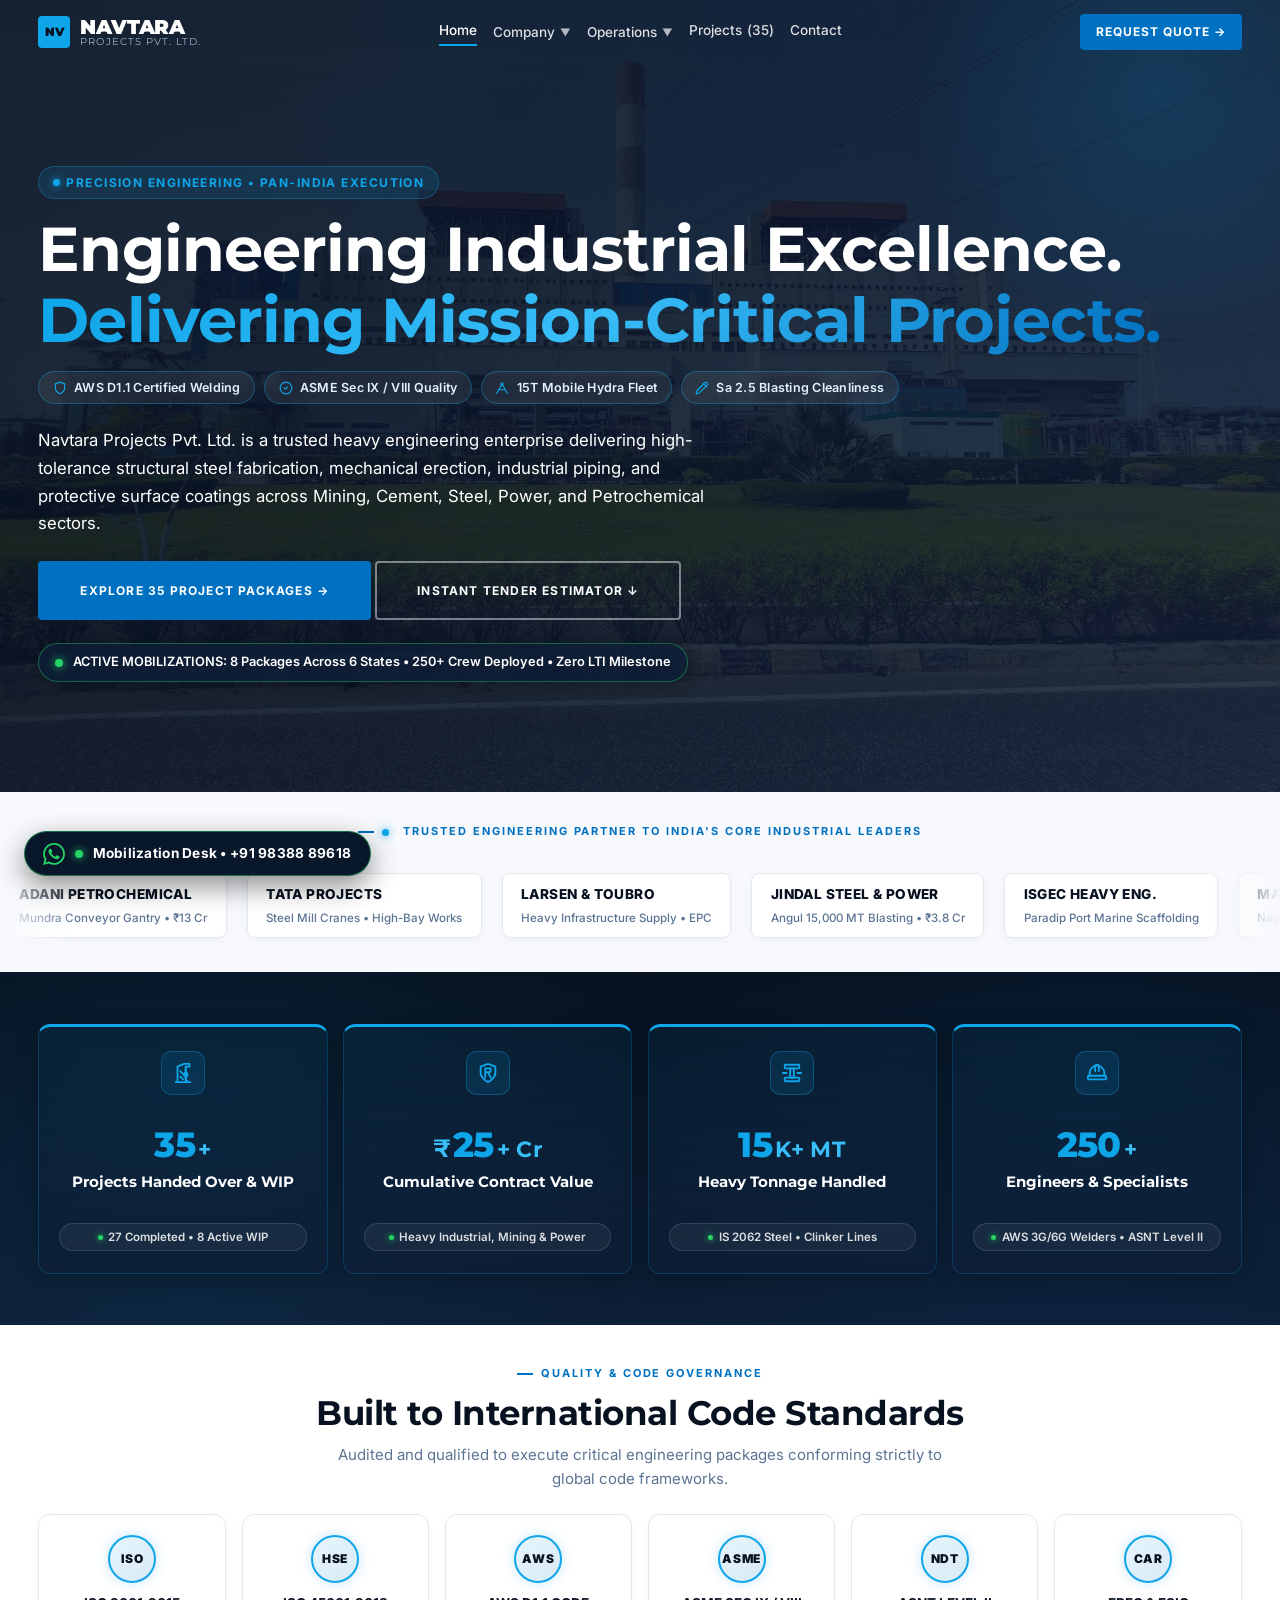
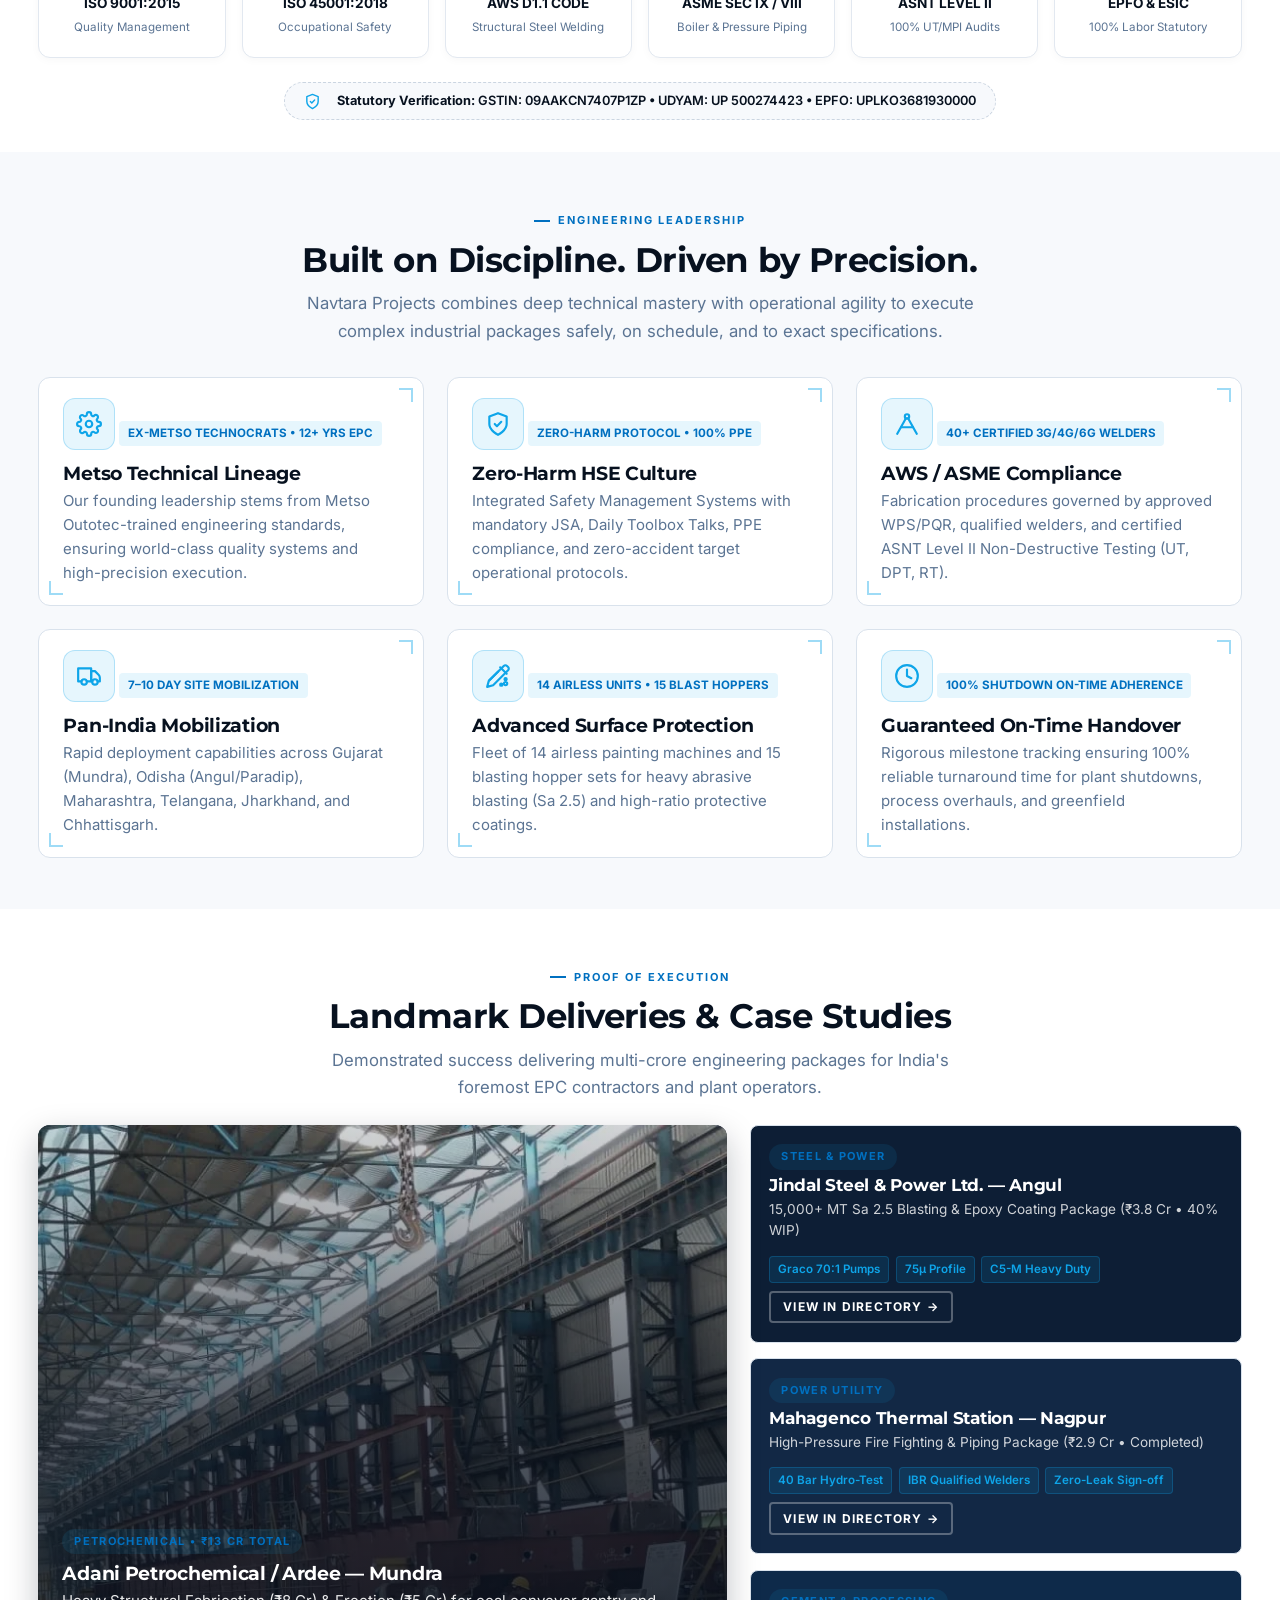
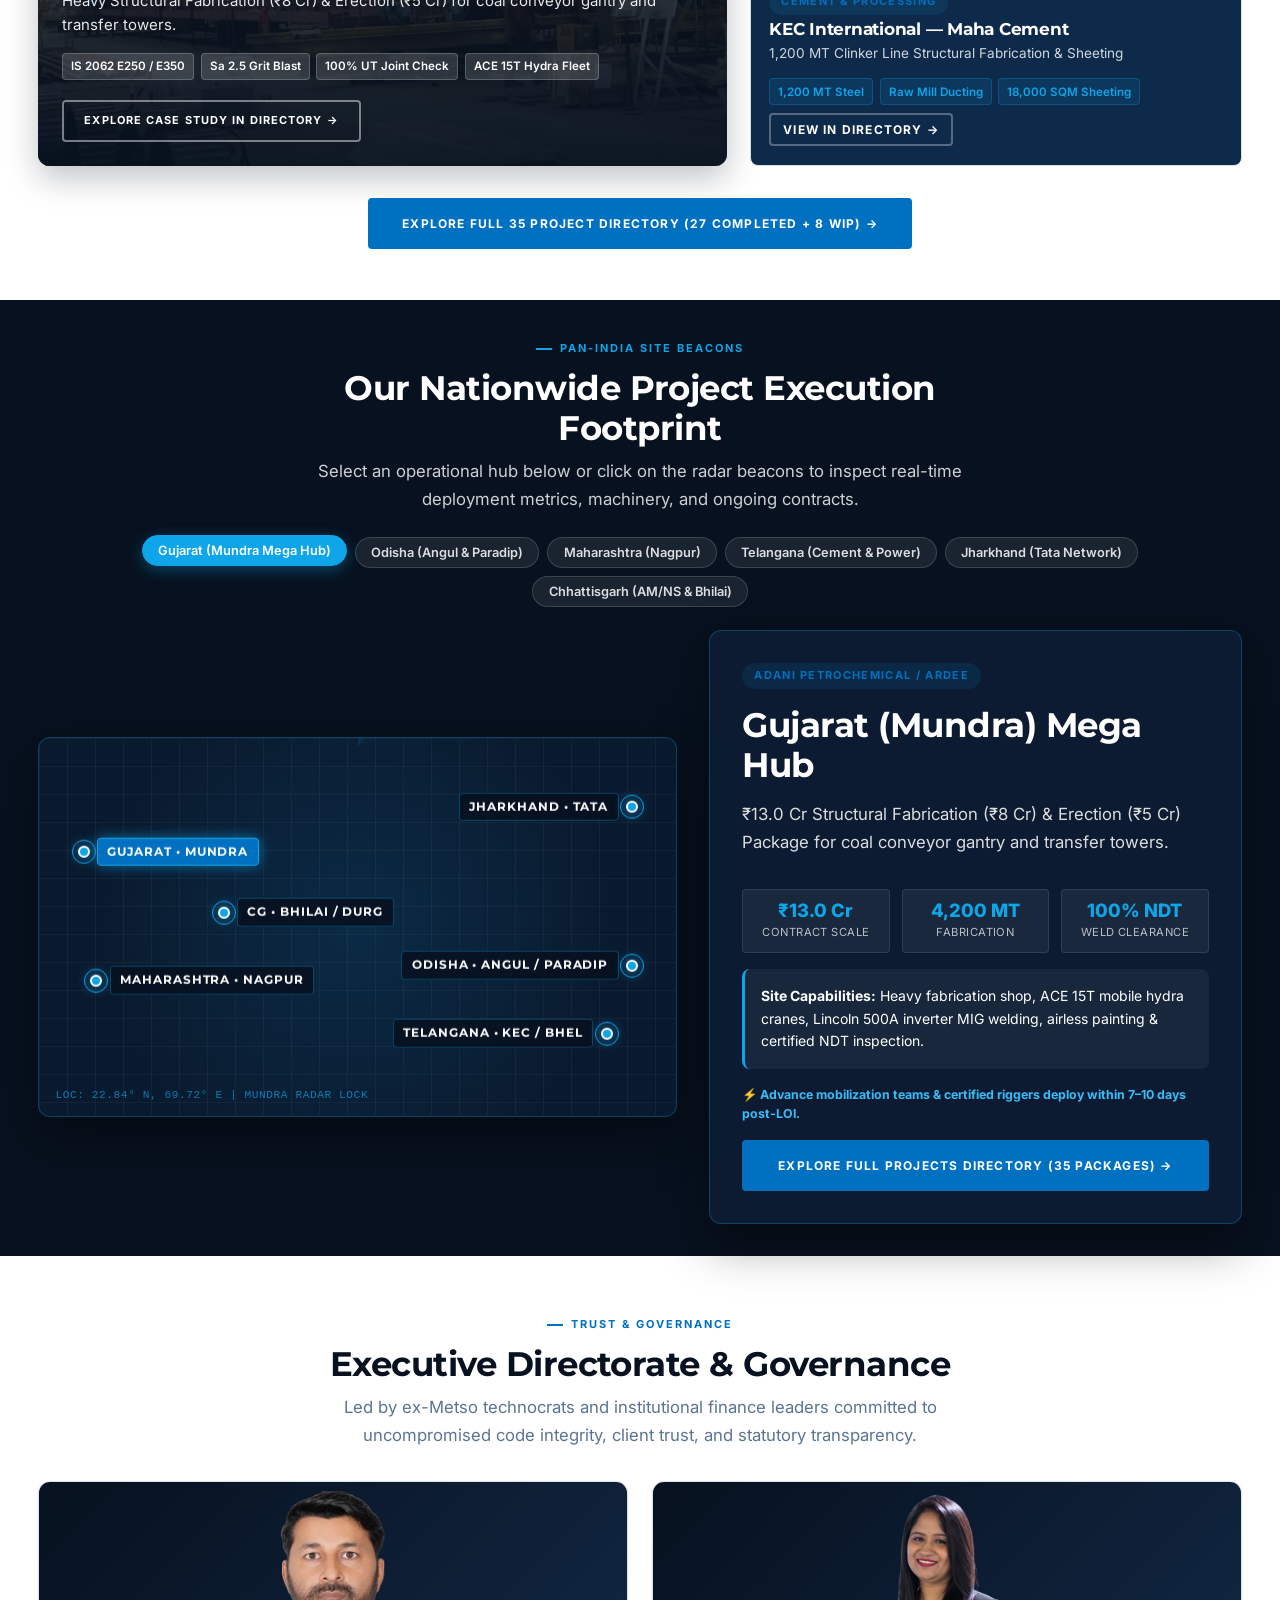
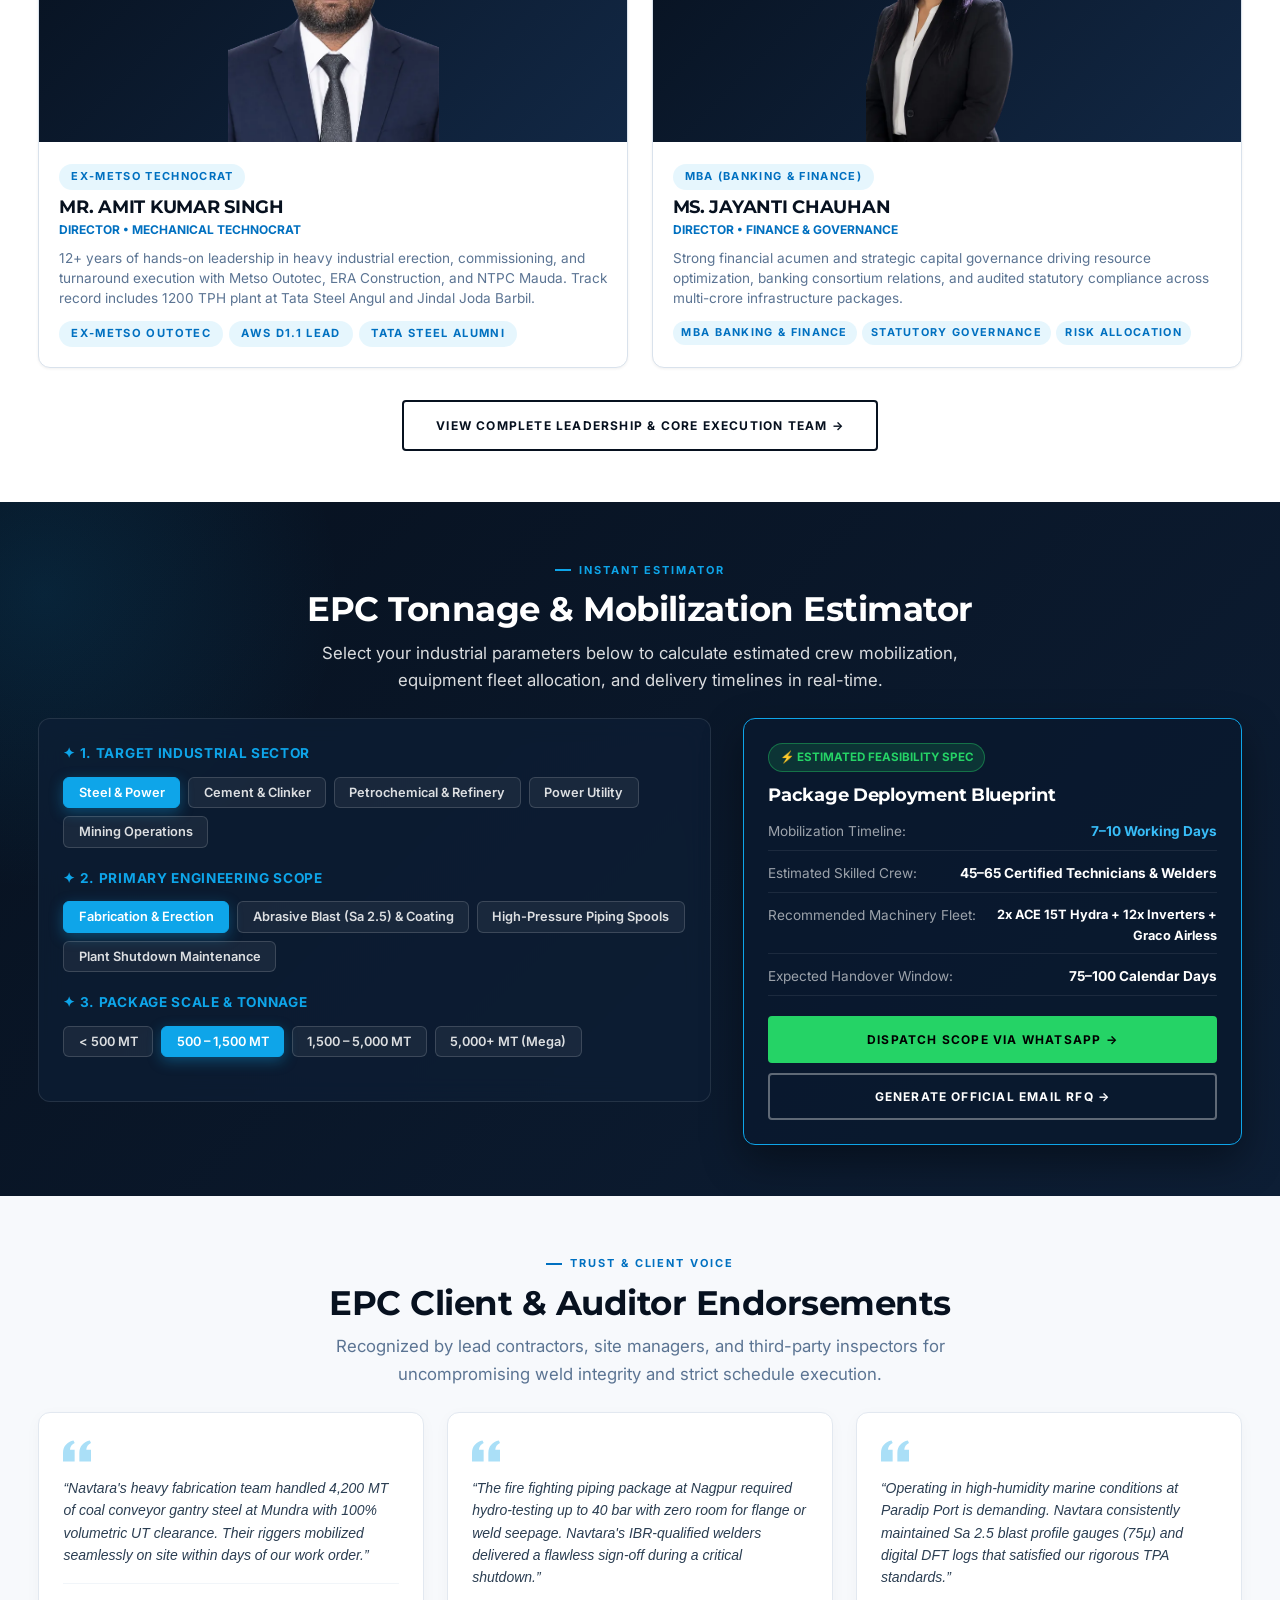
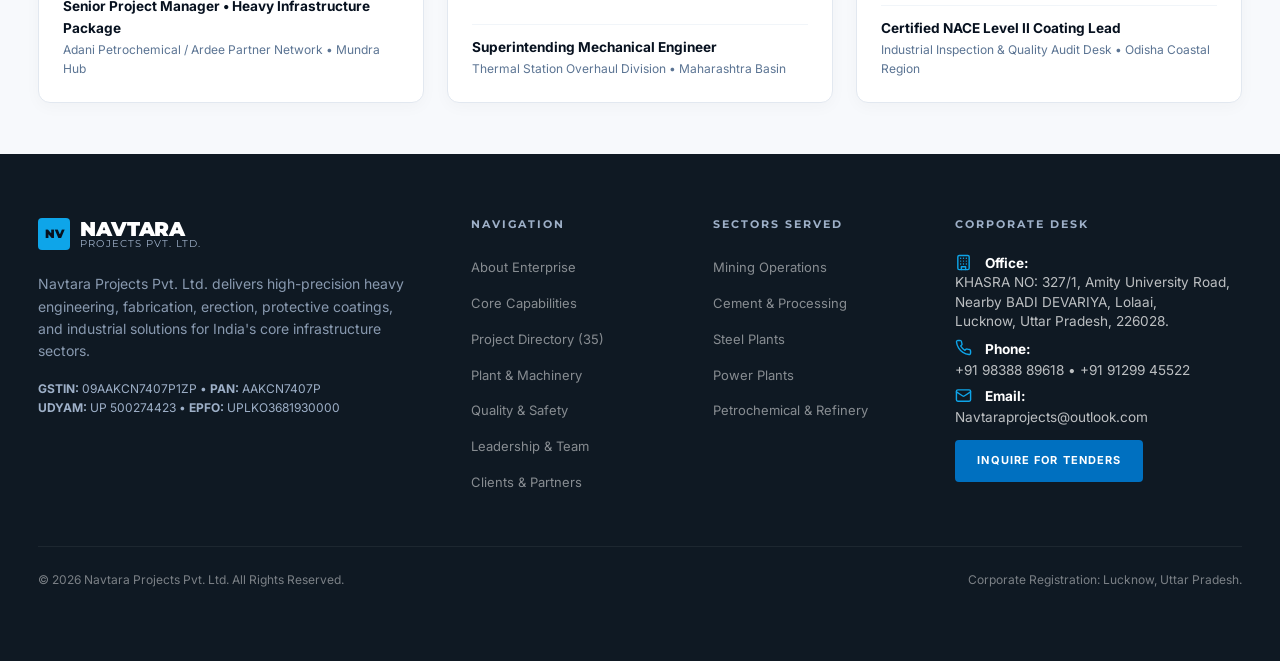
==== commit cceb9c4e: "fix(ui): resolve case study card contrast, radar overflow/collisions, hero icon stroke, footer layou" ====
--- a/index.html
+++ b/index.html
@@ -552,13 +552,13 @@
 
             <div class="case-study-hero-grid reveal">
                 <!-- Main Featured Project Card: Adani Petrochemical Mundra -->
-                <a href="projects.html" class="cs-card-large" style="text-decoration: none; color: inherit; display: block;">
+                <a href="projects.html" class="cs-card-large" style="text-decoration: none; color: inherit;">
                     <img src="assets/images/fabrication_bay.webp" alt="Adani Petrochemical Mundra Structural Fabrication" loading="lazy">
                     <div class="cs-card-overlay"></div>
                     <div class="cs-card-body">
-                        <span class="tag tag--accent" style="margin-bottom: 0.5rem;">PETROCHEMICAL &bull; ₹13 CR TOTAL</span>
+                        <span class="tag tag--accent" style="margin-bottom: 0.5rem; align-self: flex-start;">PETROCHEMICAL &bull; ₹13 CR TOTAL</span>
                         <h3 class="heading-md text-light" style="margin-bottom: 0.25rem;">Adani Petrochemical / Ardee &mdash; Mundra</h3>
-                        <p class="body-md text-light" style="opacity: 0.85; margin-bottom: 0.4rem;">Heavy Structural Fabrication (₹8 Cr) &amp; Erection (₹5 Cr) for coal conveyor gantry and transfer towers.</p>
+                        <p class="body-md text-light" style="opacity: 0.9; margin-bottom: 0.5rem;">Heavy Structural Fabrication (₹8 Cr) &amp; Erection (₹5 Cr) for coal conveyor gantry and transfer towers.</p>
                         
                         <!-- Technical Spec Pills -->
                         <div class="cs-spec-row">
@@ -567,7 +567,7 @@
                             <span class="cs-spec-tag">100% UT Joint Check</span>
                             <span class="cs-spec-tag">ACE 15T Hydra Fleet</span>
                         </div>
-                        <span class="btn btn-outline btn--sm">Explore Case Study in Directory →</span>
+                        <span class="btn btn-outline btn--sm" style="align-self: flex-start; color: #FFFFFF; border-color: rgba(255,255,255,0.45); margin-top: 0.5rem;">Explore Case Study in Directory →</span>
                     </div>
                 </a>
 
@@ -647,51 +647,51 @@
                     <div class="radar-grid-bg"></div>
 
                     <!-- Beacon 1: Gujarat (Mundra) -->
-                    <div class="beacon-node active-node" style="top: 42%; left: 18%;" data-state-id="gujarat" data-state-name="Gujarat (Mundra)" data-site-client="Adani Petrochemical / Ardee" data-site-scope="₹13.0 Cr Structural Fabrication &amp; Erection Package">
+                    <div class="beacon-node beacon-left active-node" style="top: 30%; left: 6%;" data-state-id="gujarat" data-state-name="Gujarat (Mundra)" data-site-client="Adani Petrochemical / Ardee" data-site-scope="₹13.0 Cr Structural Fabrication &amp; Erection Package">
                         <div class="beacon-dot">
                             <div class="beacon-ring"></div>
                         </div>
-                        <span class="beacon-label">GUJARAT (MUNDRA - ADANI)</span>
-                    </div>
-
-                    <!-- Beacon 2: Odisha (Angul / Paradip) -->
-                    <div class="beacon-node" style="top: 48%; left: 72%;" data-state-id="odisha" data-state-name="Odisha" data-site-client="Jindal Steel &amp; ISGEC Heavy Eng" data-site-scope="15,000+ MT Blasting &amp; Coating + Paradip Port Marine Scaffolding">
+                        <span class="beacon-label">GUJARAT &bull; MUNDRA</span>
+                    </div>
+
+                    <!-- Beacon 2: Jharkhand (Jamshedpur) -->
+                    <div class="beacon-node beacon-right" style="top: 18%; right: 6%;" data-state-id="jharkhand" data-state-name="Jharkhand" data-site-client="Tata Projects Network" data-site-scope="Heavy Crane Girder Fabrication &amp; Plant Erection">
                         <div class="beacon-dot">
                             <div class="beacon-ring"></div>
                         </div>
-                        <span class="beacon-label">ODISHA (ANGUL &bull; PARADIP)</span>
-                    </div>
-
-                    <!-- Beacon 3: Maharashtra (Nagpur) -->
-                    <div class="beacon-node" style="top: 55%; left: 32%;" data-state-id="maharashtra" data-state-name="Maharashtra" data-site-client="Mahagenco Thermal" data-site-scope="₹2.9 Cr Thermal Power Fire Water Piping &amp; Erection (Nagpur)">
+                        <span class="beacon-label">JHARKHAND &bull; TATA</span>
+                    </div>
+
+                    <!-- Beacon 3: Chhattisgarh (Bhilai / Raipur / Durg) -->
+                    <div class="beacon-node beacon-left" style="top: 46%; left: 28%;" data-state-id="chhattisgarh" data-state-name="Chhattisgarh" data-site-client="AM/NS India &bull; Struc-Rite &bull; DCPL" data-site-scope="₹2.5 Cr Metalising, BEC Painting &amp; DCPL Cement Fabrication">
                         <div class="beacon-dot">
                             <div class="beacon-ring"></div>
                         </div>
-                        <span class="beacon-label">MAHARASHTRA (NAGPUR)</span>
-                    </div>
-
-                    <!-- Beacon 4: Telangana (Suryapet & Ramagundam) -->
-                    <div class="beacon-node" style="top: 68%; left: 45%;" data-state-id="telangana" data-state-name="Telangana" data-site-client="KEC Maha Cement &amp; BHEL" data-site-scope="1,200 MT Clinker Line Structural Fabrication &amp; BHEL Sheeting">
+                        <span class="beacon-label">CG &bull; BHILAI / DURG</span>
+                    </div>
+
+                    <!-- Beacon 4: Odisha (Angul / Paradip) -->
+                    <div class="beacon-node beacon-right" style="top: 60%; right: 6%;" data-state-id="odisha" data-state-name="Odisha" data-site-client="Jindal Steel &amp; ISGEC Heavy Eng" data-site-scope="15,000+ MT Blasting &amp; Coating + Paradip Port Marine Scaffolding">
                         <div class="beacon-dot">
                             <div class="beacon-ring"></div>
                         </div>
-                        <span class="beacon-label">TELANGANA (KEC &bull; BHEL)</span>
-                    </div>
-
-                    <!-- Beacon 5: Jharkhand (Jamshedpur) -->
-                    <div class="beacon-node" style="top: 38%; left: 68%;" data-state-id="jharkhand" data-state-name="Jharkhand" data-site-client="Tata Projects Network" data-site-scope="Heavy Crane Girder Fabrication &amp; Plant Erection">
+                        <span class="beacon-label">ODISHA &bull; ANGUL / PARADIP</span>
+                    </div>
+
+                    <!-- Beacon 5: Maharashtra (Nagpur) -->
+                    <div class="beacon-node beacon-left" style="top: 64%; left: 8%;" data-state-id="maharashtra" data-state-name="Maharashtra" data-site-client="Mahagenco Thermal" data-site-scope="₹2.9 Cr Thermal Power Fire Water Piping &amp; Erection (Nagpur)">
                         <div class="beacon-dot">
                             <div class="beacon-ring"></div>
                         </div>
-                        <span class="beacon-label">JHARKHAND (TATA PROJECTS)</span>
-                    </div>
-
-                    <!-- Beacon 6: Chhattisgarh (Bhilai / Raipur / Durg) -->
-                    <div class="beacon-node" style="top: 50%; left: 56%;" data-state-id="chhattisgarh" data-state-name="Chhattisgarh" data-site-client="AM/NS India &bull; Struc-Rite &bull; DCPL" data-site-scope="₹2.5 Cr Metalising, BEC Painting &amp; DCPL Cement Fabrication">
+                        <span class="beacon-label">MAHARASHTRA &bull; NAGPUR</span>
+                    </div>
+
+                    <!-- Beacon 6: Telangana (Suryapet & Ramagundam) -->
+                    <div class="beacon-node beacon-right" style="top: 78%; right: 10%;" data-state-id="telangana" data-state-name="Telangana" data-site-client="KEC Maha Cement &amp; BHEL" data-site-scope="1,200 MT Clinker Line Structural Fabrication &amp; BHEL Sheeting">
                         <div class="beacon-dot">
                             <div class="beacon-ring"></div>
                         </div>
-                        <span class="beacon-label">CHHATTISGARH (BHILAI &bull; DURG)</span>
+                        <span class="beacon-label">TELANGANA &bull; KEC / BHEL</span>
                     </div>
 
                     <!-- Live Telemetry Display -->
@@ -781,10 +781,10 @@
                         <p class="body-md text-muted" style="font-size: 0.85rem; line-height: 1.5; margin-bottom: 0.75rem;">
                             Strong financial acumen and strategic capital governance driving resource optimization, banking consortium relations, and audited statutory compliance across multi-crore infrastructure packages.
                         </p>
-                        <div style="display: flex; gap: 0.4rem; flex-wrap: wrap;">
-                            <span class="tag" style="background: rgba(14,165,233,0.1); color: var(--c-accent-d); font-size: 0.7rem;">MBA Banking &amp; Finance</span>
-                            <span class="tag" style="background: rgba(14,165,233,0.1); color: var(--c-accent-d); font-size: 0.7rem;">Statutory Governance</span>
-                            <span class="tag" style="background: rgba(14,165,233,0.1); color: var(--c-accent-d); font-size: 0.7rem;">Risk Allocation</span>
+                        <div style="display: flex; gap: 0.35rem; flex-wrap: wrap;">
+                            <span class="tag" style="background: rgba(14,165,233,0.1); color: var(--c-accent-d); font-size: 0.68rem; padding: 0.2rem 0.55rem;">MBA Banking &amp; Finance</span>
+                            <span class="tag" style="background: rgba(14,165,233,0.1); color: var(--c-accent-d); font-size: 0.68rem; padding: 0.2rem 0.55rem;">Statutory Governance</span>
+                            <span class="tag" style="background: rgba(14,165,233,0.1); color: var(--c-accent-d); font-size: 0.68rem; padding: 0.2rem 0.55rem;">Risk Allocation</span>
                         </div>
                     </div>
                 </div>
--- a/css/components.css
+++ b/css/components.css
@@ -310,21 +310,23 @@
 }
 .footer-col ul a:hover { color: var(--c-white); }
 .footer-contact p {
-  display: flex;
-  align-items: flex-start;
-  gap: 0.5rem;
+  display: block;
   font-size: var(--t-sm);
-  color: rgba(255,255,255,0.55);
+  color: rgba(255,255,255,0.72);
   margin-bottom: 0.75rem;
-}
-.footer-contact p strong { color: var(--c-white); min-width: 2rem; }
+  line-height: 1.55;
+}
+.footer-contact p strong {
+  color: var(--c-white);
+  margin-left: 0.35rem;
+}
 .footer-bottom {
-  padding: var(--s-md) 0;
+  padding: var(--s-md) 0 4.5rem;
   display: flex;
   align-items: center;
   justify-content: space-between;
   font-size: var(--t-xs);
-  color: rgba(255,255,255,0.3);
+  color: rgba(255,255,255,0.45);
   gap: 1rem;
   flex-wrap: wrap;
 }
--- a/css/animations.css
+++ b/css/animations.css
@@ -5,9 +5,9 @@
 /* ── Scroll Reveal ──────────────────────────────────── */
 .reveal {
   opacity: 0;
-  transform: translateY(32px);
-  transition: opacity 0.8s var(--ease-out, cubic-bezier(0.16, 1, 0.3, 1)),
-              transform 0.8s var(--ease-out, cubic-bezier(0.16, 1, 0.3, 1));
+  transform: translateY(16px);
+  transition: opacity 0.45s var(--ease-out, cubic-bezier(0.16, 1, 0.3, 1)),
+              transform 0.45s var(--ease-out, cubic-bezier(0.16, 1, 0.3, 1));
 }
 
 .reveal.active {
@@ -17,8 +17,8 @@
 
 .reveal-left {
   opacity: 0;
-  transform: translateX(-40px);
-  transition: opacity 0.8s var(--ease-out), transform 0.8s var(--ease-out);
+  transform: translateX(-20px);
+  transition: opacity 0.45s var(--ease-out), transform 0.45s var(--ease-out);
 }
 
 .reveal-left.active {
@@ -28,8 +28,8 @@
 
 .reveal-right {
   opacity: 0;
-  transform: translateX(40px);
-  transition: opacity 0.8s var(--ease-out), transform 0.8s var(--ease-out);
+  transform: translateX(20px);
+  transition: opacity 0.45s var(--ease-out), transform 0.45s var(--ease-out);
 }
 
 .reveal-right.active {
@@ -39,13 +39,24 @@
 
 .reveal-scale {
   opacity: 0;
-  transform: scale(0.94);
-  transition: opacity 0.8s var(--ease-out), transform 0.8s var(--ease-out);
+  transform: scale(0.96);
+  transition: opacity 0.45s var(--ease-out), transform 0.45s var(--ease-out);
 }
 
 .reveal-scale.active {
   opacity: 1;
   transform: scale(1);
+}
+
+@media (prefers-reduced-motion: reduce) {
+  .reveal, .reveal-left, .reveal-right, .reveal-scale {
+    opacity: 1 !important;
+    transform: none !important;
+    transition: none !important;
+  }
+  .marquee-track-v2, .marquee-track, .radar-beacon-card-v3::after {
+    animation: none !important;
+  }
 }
 
 /* ── Stagger Delays ──────────────────────────────────── */
--- a/css/fixes.css
+++ b/css/fixes.css
@@ -52,19 +52,19 @@
 }
 
 .hero-content .subheadline {
-  animation: heroFadeUp 0.8s cubic-bezier(0.16, 1, 0.3, 1) 0.15s both;
+  animation: heroFadeUp 0.4s cubic-bezier(0.16, 1, 0.3, 1) 0.04s both;
 }
 
 .hero-content h1 {
-  animation: heroFadeUp 0.8s cubic-bezier(0.16, 1, 0.3, 1) 0.3s both;
+  animation: heroFadeUp 0.4s cubic-bezier(0.16, 1, 0.3, 1) 0.08s both;
 }
 
 .hero-content p.body-lg {
-  animation: heroFadeUp 0.8s cubic-bezier(0.16, 1, 0.3, 1) 0.45s both;
+  animation: heroFadeUp 0.4s cubic-bezier(0.16, 1, 0.3, 1) 0.12s both;
 }
 
 .hero-content .hero-buttons {
-  animation: heroFadeUp 0.8s cubic-bezier(0.16, 1, 0.3, 1) 0.6s both;
+  animation: heroFadeUp 0.4s cubic-bezier(0.16, 1, 0.3, 1) 0.16s both;
 }
 
 /* ── Pan-India Radar Beacons (Glassmorphism & Radar Mesh) ── */
@@ -80,6 +80,17 @@
   grid-template-columns: 1.2fr 1fr;
   gap: var(--s-lg);
   align-items: center;
+}
+
+.india-map-grid-v3 > * {
+  min-width: 0;
+}
+
+@media (max-width: 992px) {
+  .india-map-grid-v3 {
+    grid-template-columns: 1fr;
+    gap: var(--s-md);
+  }
 }
 
 .radar-beacon-card-v3 {
@@ -111,12 +122,39 @@
 
 .beacon-node {
   position: absolute;
-  transform: translate(-50%, -50%);
+  transform: translate(0, -50%);
   cursor: pointer;
   z-index: 10;
   display: flex;
   align-items: center;
-  gap: 0.5rem;
+  gap: 0.45rem;
+  max-width: 90%;
+}
+
+.beacon-node.beacon-right {
+  flex-direction: row-reverse;
+}
+
+@media (max-width: 600px) {
+  .radar-beacon-card-v3 {
+    min-height: 320px;
+  }
+  .beacon-label {
+    font-size: 0.62rem !important;
+    padding: 0.18rem 0.45rem !important;
+    letter-spacing: 0.04em !important;
+  }
+  .map-site-panel-v3 {
+    padding: 1.15rem !important;
+    overflow-wrap: anywhere;
+  }
+  .map-site-panel-v3 .heading-lg {
+    font-size: 1.25rem !important;
+    line-height: 1.25;
+  }
+  .map-site-panel-v3 .body-lg {
+    font-size: 0.875rem !important;
+  }
 }
 
 .beacon-dot {
@@ -350,10 +388,42 @@
   position: relative;
   border-radius: var(--radius-lg, 12px);
   overflow: hidden;
-  min-height: 340px;
+  min-height: 380px;
   display: flex;
   align-items: flex-end;
   cursor: pointer;
+  background: #07111F;
+  box-shadow: 0 12px 32px rgba(7, 17, 31, 0.25);
+}
+
+.cs-card-large img {
+  position: absolute;
+  inset: 0;
+  width: 100%;
+  height: 100%;
+  object-fit: cover;
+  z-index: 1;
+  transition: transform 0.6s var(--ease-out);
+}
+
+.cs-card-large:hover img {
+  transform: scale(1.04);
+}
+
+.cs-card-overlay {
+  position: absolute;
+  inset: 0;
+  background: linear-gradient(180deg, rgba(7, 17, 31, 0.18) 0%, rgba(7, 17, 31, 0.72) 52%, rgba(7, 17, 31, 0.96) 100%);
+  z-index: 2;
+}
+
+.cs-card-body {
+  position: relative;
+  z-index: 3;
+  padding: 1.5rem;
+  width: 100%;
+  display: flex;
+  flex-direction: column;
 }
 
 .leader-card-v3 {
@@ -1116,6 +1186,11 @@
   width: 14px;
   height: 14px;
   color: var(--c-accent, #0EA5E9);
+  fill: none;
+  stroke: currentColor;
+  stroke-width: 2;
+  stroke-linecap: round;
+  stroke-linejoin: round;
   flex-shrink: 0;
 }
 
@@ -1579,6 +1654,7 @@
 .testimonial-author {
   border-top: 1px solid #F1F5F9;
   padding-top: 0.75rem;
+  margin-top: auto;
 }
 
 .testimonial-author-name {
@@ -2060,9 +2136,19 @@
 }
 
 /* ── 12. Floating Actions & Symmetrical Mobile Dock ──────── */
+body.nav-open-lock .floating-ops-desk,
+body.nav-open-lock #scroll-top-btn {
+  opacity: 0 !important;
+  pointer-events: none !important;
+}
+
 @media (max-width: 600px) {
+  .hero-v3 {
+    padding-bottom: 4.5rem !important;
+  }
+
   .floating-ops-desk {
-    bottom: 16px !important;
+    bottom: 20px !important;
     left: 16px !important;
     padding: 0 !important;
     width: 48px !important;
@@ -2090,14 +2176,15 @@
   }
 
   #scroll-top-btn {
-    bottom: 16px !important;
+    bottom: 20px !important;
     right: 16px !important;
     width: 48px !important;
     height: 48px !important;
+    z-index: 9998 !important;
   }
 
   #rfq-toast {
-    bottom: 76px !important;
+    bottom: 80px !important;
     left: 16px !important;
     right: 16px !important;
     font-size: 0.8rem !important;
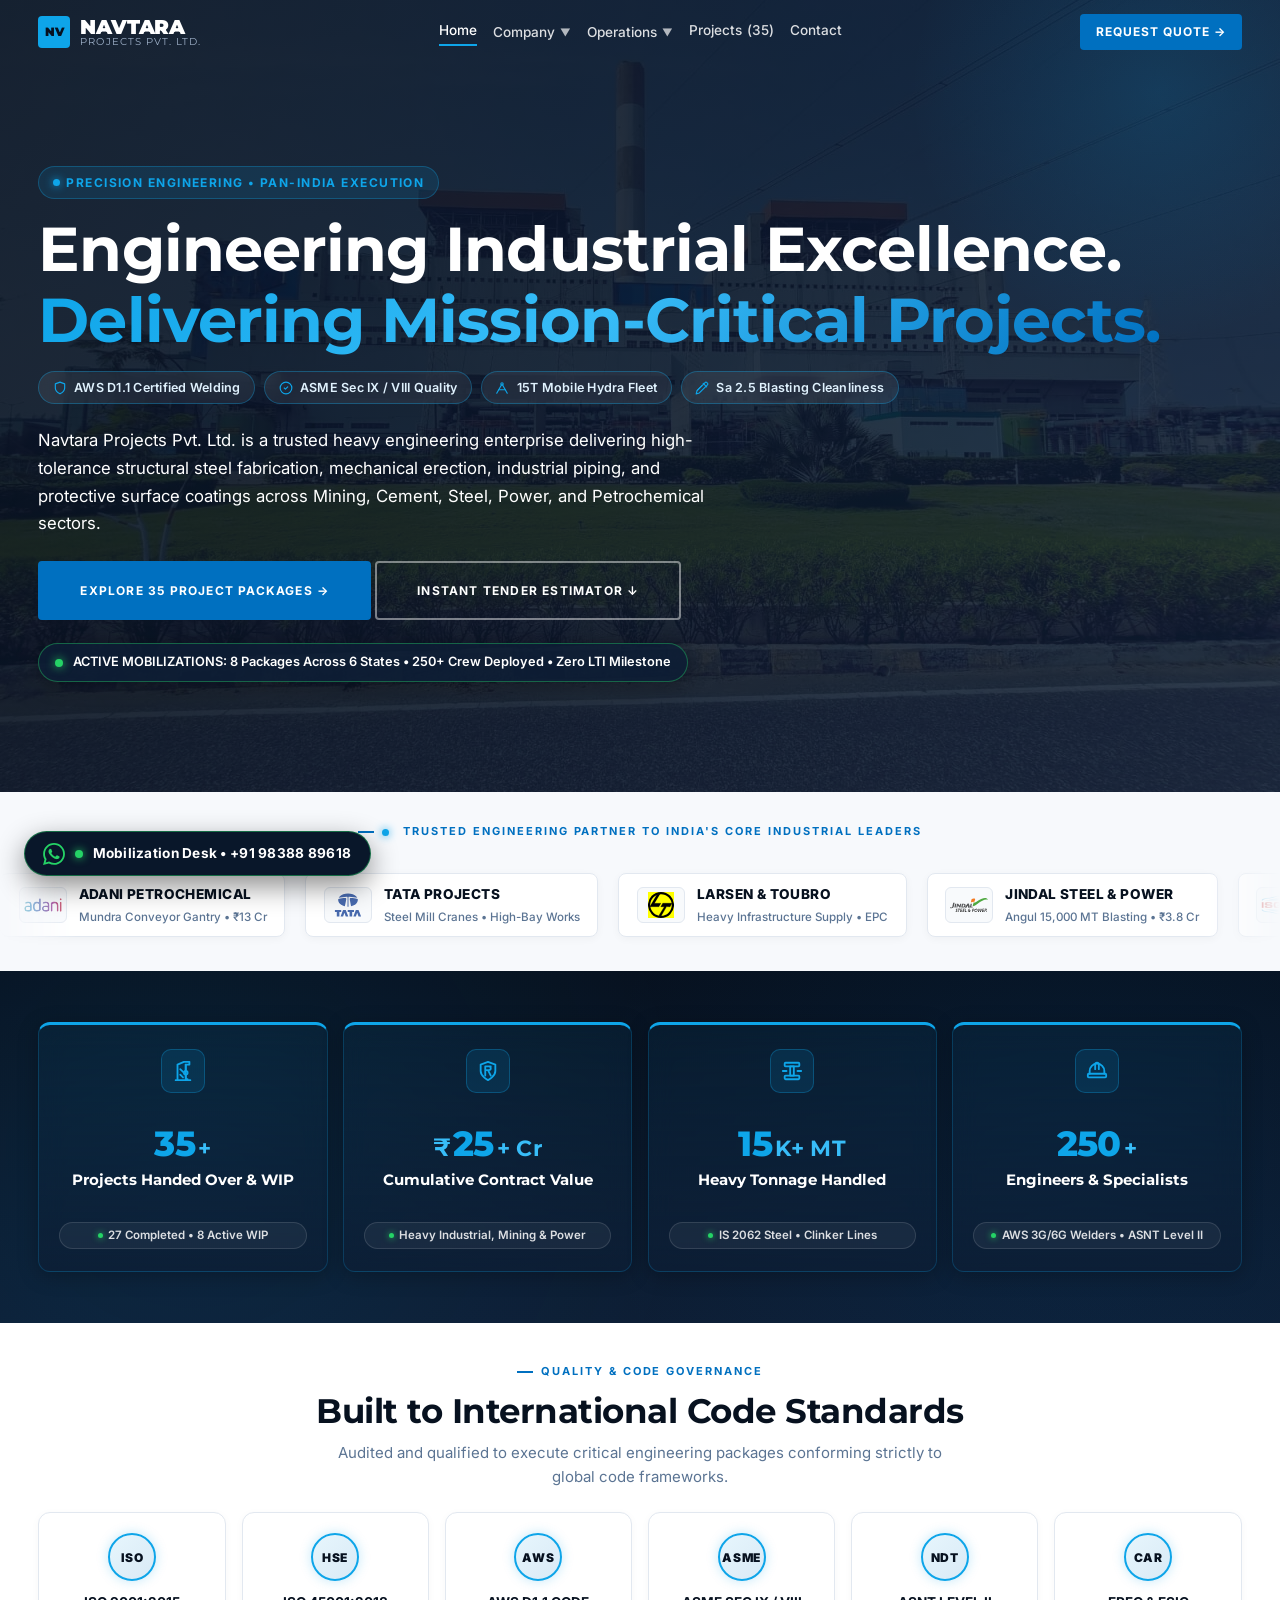
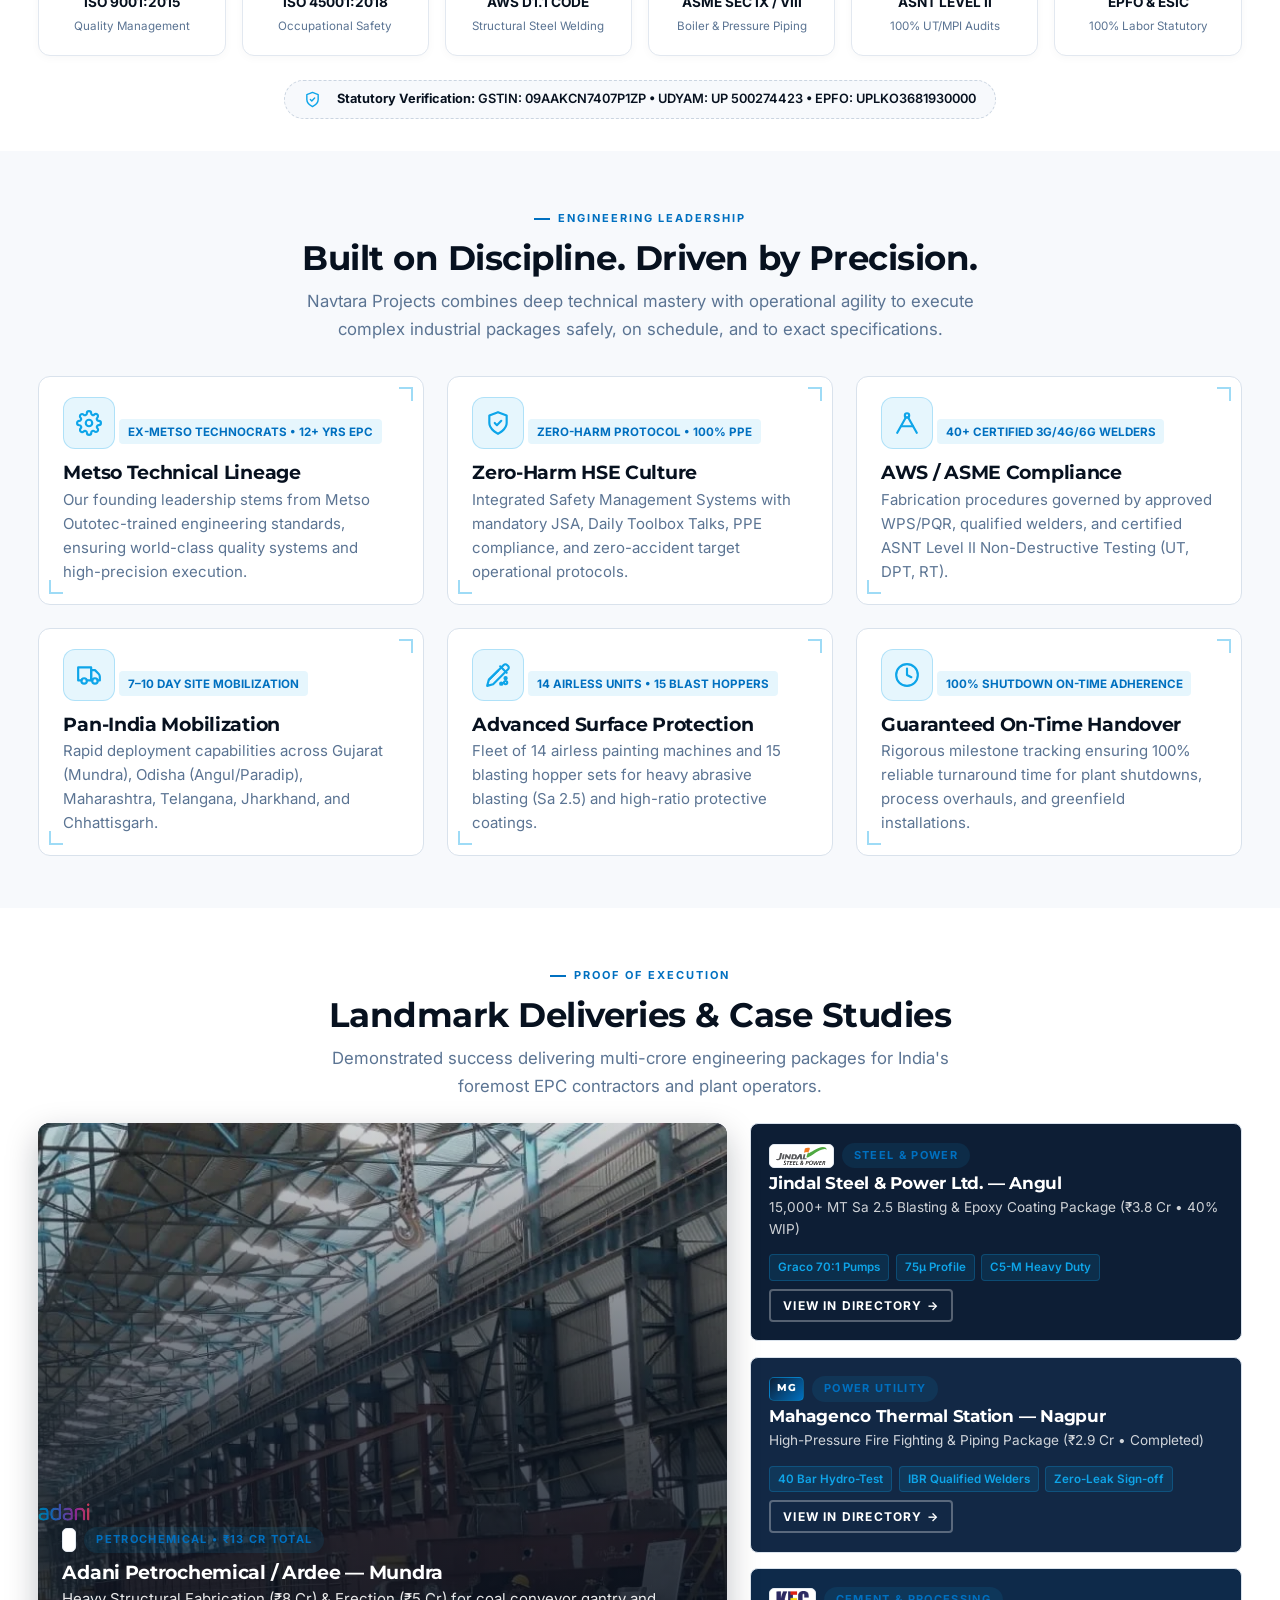
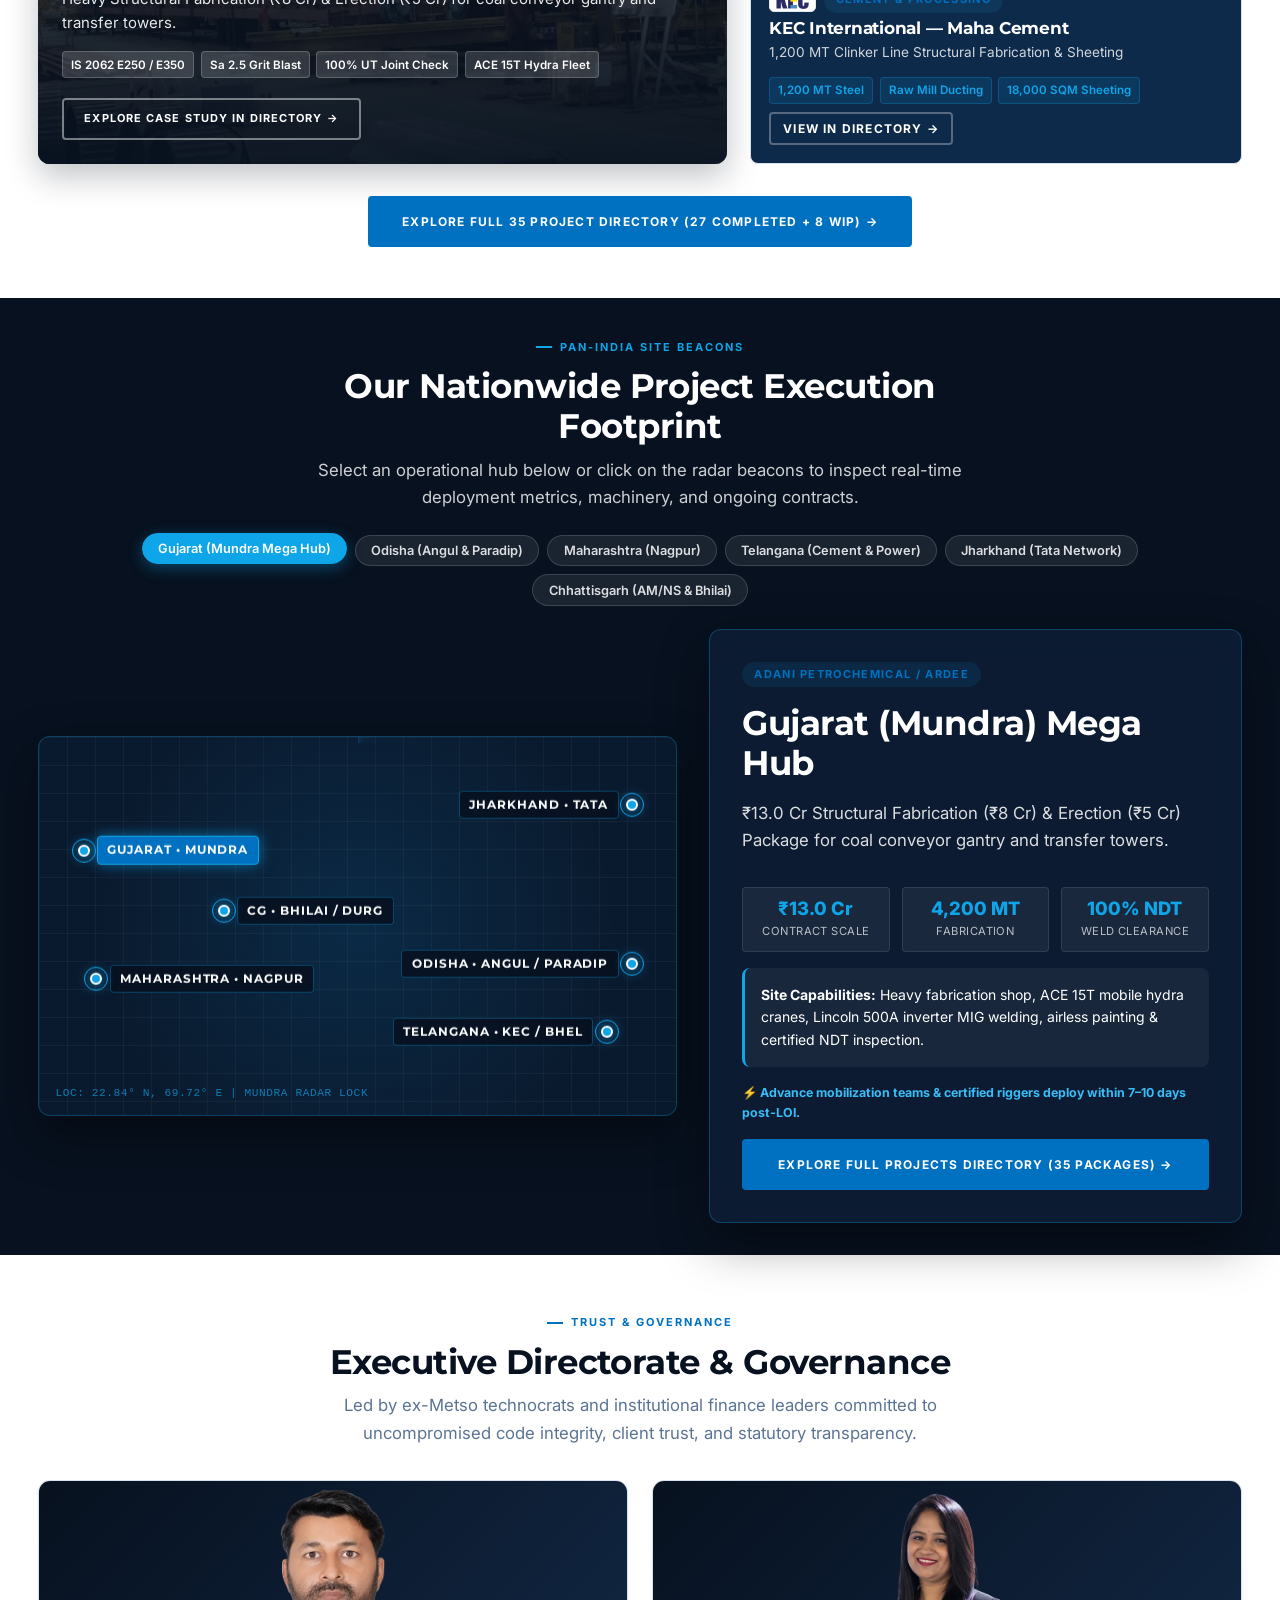
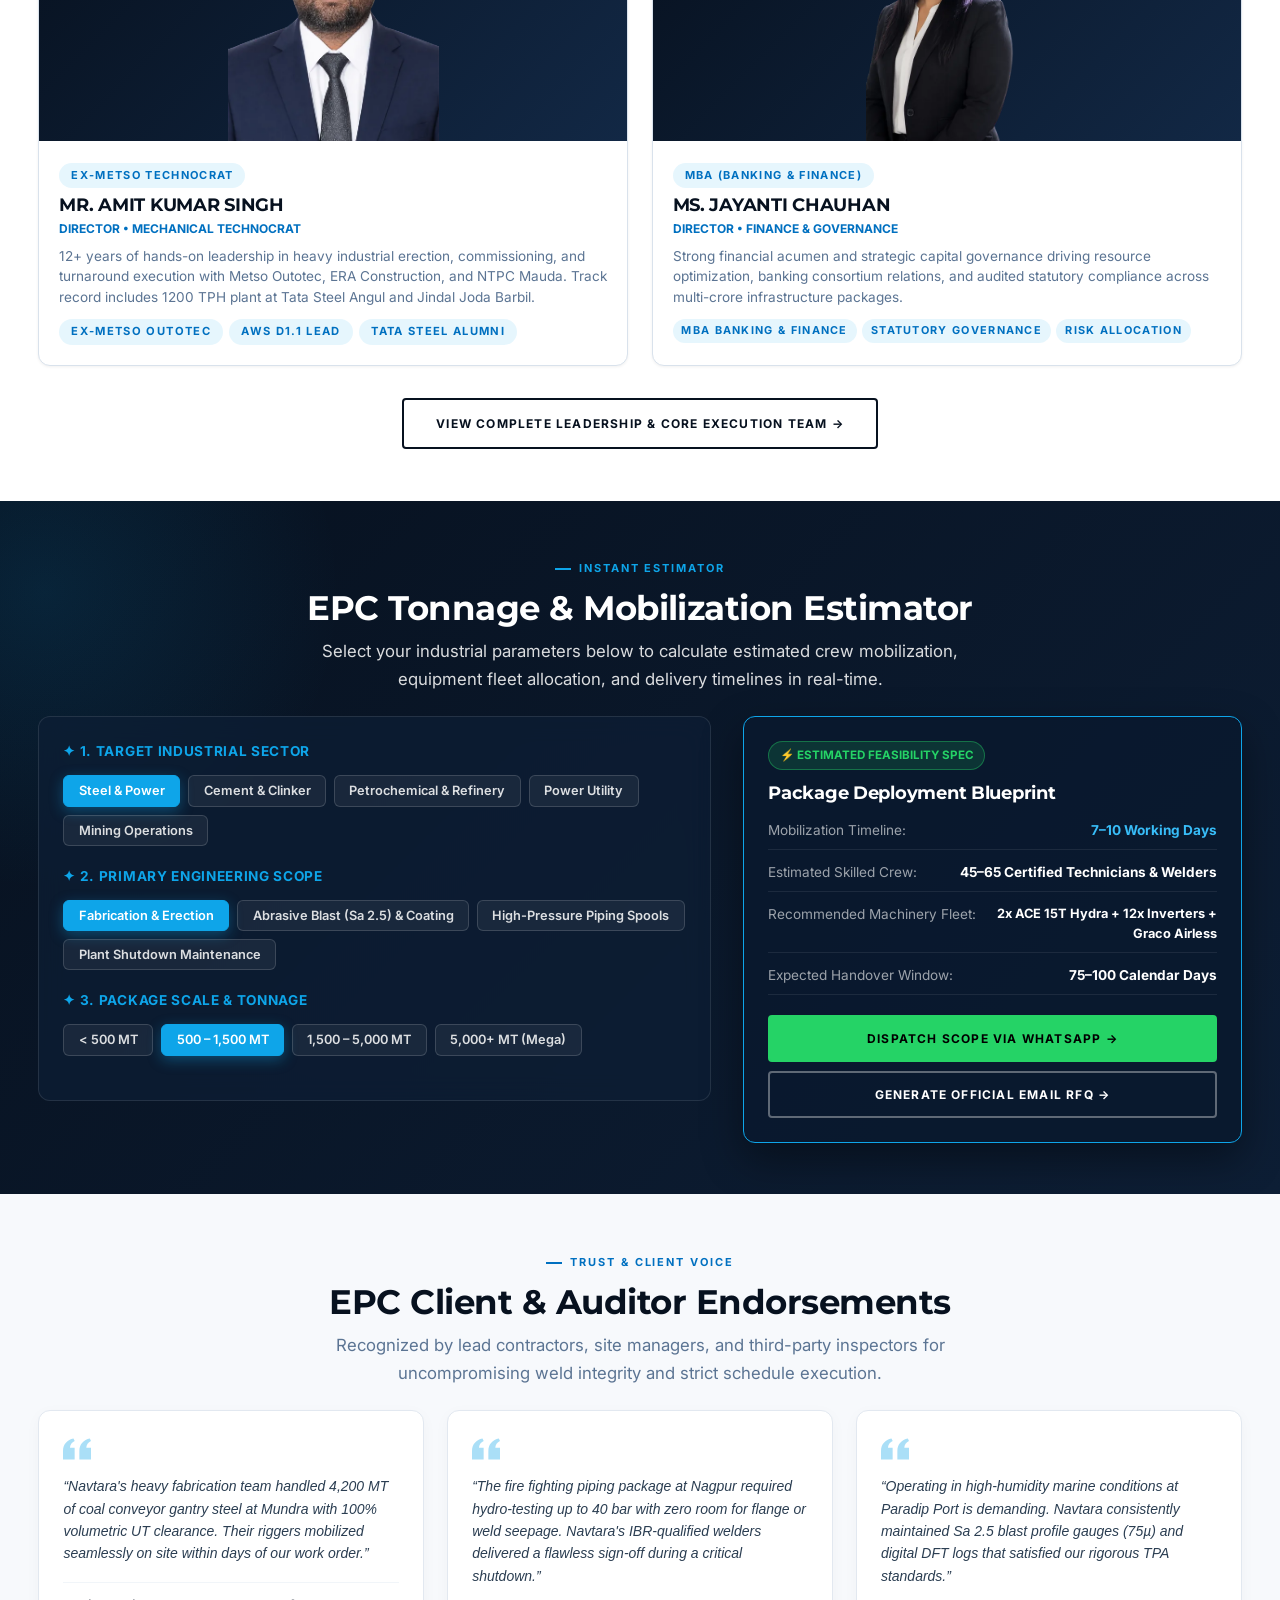
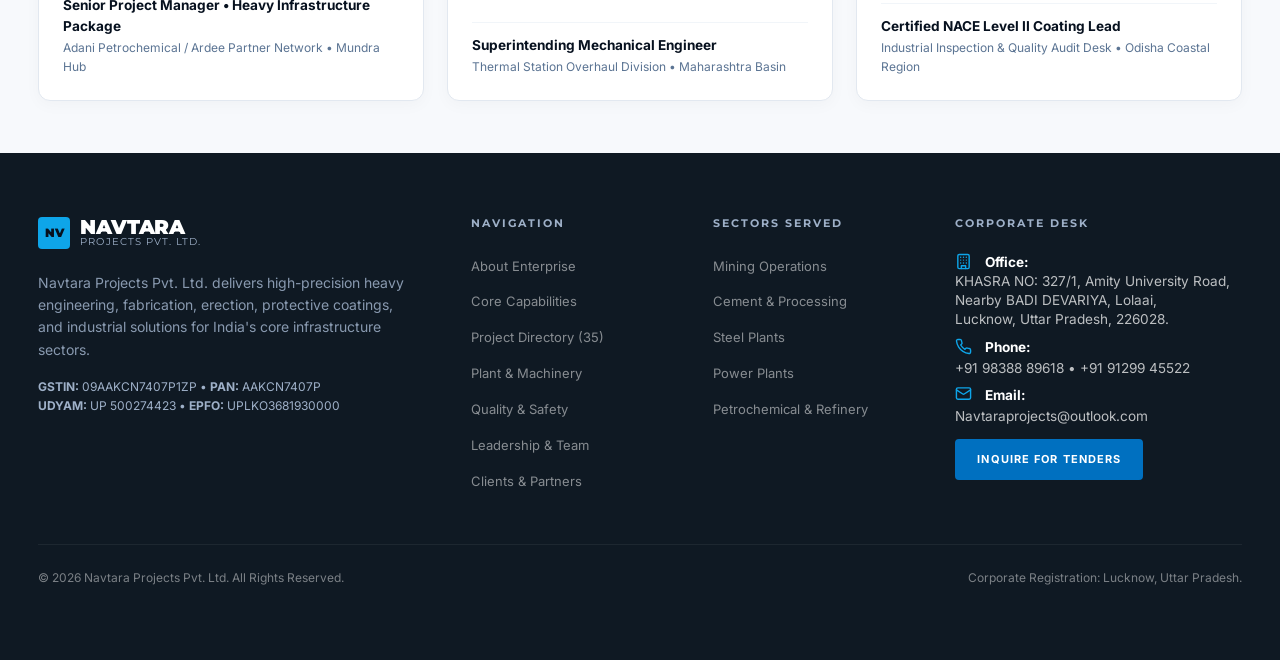
==== commit 5f5e0f5a: "feat(logos): add official client logos across homepage marquee, case studies, client directory, and " ====
--- a/index.html
+++ b/index.html
@@ -289,85 +289,145 @@
         <div class="marquee-wrapper" role="region" aria-label="Client marquee">
             <div class="marquee-track-v2">
                 <div class="marquee-card-v2">
-                    <span class="marquee-client-name">ADANI PETROCHEMICAL</span>
-                    <span class="marquee-client-scope">Mundra Conveyor Gantry &bull; ₹13 Cr</span>
-                </div>
-                <div class="marquee-card-v2">
-                    <span class="marquee-client-name">TATA PROJECTS</span>
-                    <span class="marquee-client-scope">Steel Mill Cranes &bull; High-Bay Works</span>
-                </div>
-                <div class="marquee-card-v2">
-                    <span class="marquee-client-name">LARSEN &amp; TOUBRO</span>
-                    <span class="marquee-client-scope">Heavy Infrastructure Supply &bull; EPC</span>
-                </div>
-                <div class="marquee-card-v2">
-                    <span class="marquee-client-name">JINDAL STEEL &amp; POWER</span>
-                    <span class="marquee-client-scope">Angul 15,000 MT Blasting &bull; ₹3.8 Cr</span>
-                </div>
-                <div class="marquee-card-v2">
-                    <span class="marquee-client-name">ISGEC HEAVY ENG.</span>
-                    <span class="marquee-client-scope">Paradip Port Marine Scaffolding</span>
-                </div>
-                <div class="marquee-card-v2">
-                    <span class="marquee-client-name">MAHAGENCO</span>
-                    <span class="marquee-client-scope">Nagpur Thermal Fire Piping &bull; ₹2.9 Cr</span>
-                </div>
-                <div class="marquee-card-v2">
-                    <span class="marquee-client-name">KEC INTERNATIONAL</span>
-                    <span class="marquee-client-scope">Maha Cement Clinker Line &bull; 1,200 MT</span>
-                </div>
-                <div class="marquee-card-v2">
-                    <span class="marquee-client-name">BHEL</span>
-                    <span class="marquee-client-scope">Thermal Power Sheeting Installation</span>
-                </div>
-                <div class="marquee-card-v2">
-                    <span class="marquee-client-name">AM/NS INDIA</span>
-                    <span class="marquee-client-scope">Central Basin Metalising &bull; ₹2.5 Cr</span>
-                </div>
-                <div class="marquee-card-v2">
-                    <span class="marquee-client-name">ZETWERK</span>
-                    <span class="marquee-client-scope">Precision Heavy Engineering Supply</span>
+                    <div class="marquee-logo-pill"><img src="assets/logos/adani.svg" alt="Adani Group Logo"></div>
+                    <div class="marquee-card-text">
+                        <span class="marquee-client-name">ADANI PETROCHEMICAL</span>
+                        <span class="marquee-client-scope">Mundra Conveyor Gantry &bull; ₹13 Cr</span>
+                    </div>
+                </div>
+                <div class="marquee-card-v2">
+                    <div class="marquee-logo-pill"><img src="assets/logos/tata_projects.svg" alt="Tata Projects Logo"></div>
+                    <div class="marquee-card-text">
+                        <span class="marquee-client-name">TATA PROJECTS</span>
+                        <span class="marquee-client-scope">Steel Mill Cranes &bull; High-Bay Works</span>
+                    </div>
+                </div>
+                <div class="marquee-card-v2">
+                    <div class="marquee-logo-pill"><img src="assets/logos/lnt.svg" alt="Larsen &amp; Toubro Logo"></div>
+                    <div class="marquee-card-text">
+                        <span class="marquee-client-name">LARSEN &amp; TOUBRO</span>
+                        <span class="marquee-client-scope">Heavy Infrastructure Supply &bull; EPC</span>
+                    </div>
+                </div>
+                <div class="marquee-card-v2">
+                    <div class="marquee-logo-pill"><img src="assets/logos/jspl.svg" alt="Jindal Steel &amp; Power Logo"></div>
+                    <div class="marquee-card-text">
+                        <span class="marquee-client-name">JINDAL STEEL &amp; POWER</span>
+                        <span class="marquee-client-scope">Angul 15,000 MT Blasting &bull; ₹3.8 Cr</span>
+                    </div>
+                </div>
+                <div class="marquee-card-v2">
+                    <div class="marquee-logo-pill"><img src="assets/logos/isgec.png" alt="ISGEC Heavy Engineering Logo"></div>
+                    <div class="marquee-card-text">
+                        <span class="marquee-client-name">ISGEC HEAVY ENG.</span>
+                        <span class="marquee-client-scope">Paradip Port Marine Scaffolding</span>
+                    </div>
+                </div>
+                <div class="marquee-card-v2">
+                    <div class="marquee-logo-pill"><span class="client-monogram-badge">MG</span></div>
+                    <div class="marquee-card-text">
+                        <span class="marquee-client-name">MAHAGENCO</span>
+                        <span class="marquee-client-scope">Nagpur Thermal Fire Piping &bull; ₹2.9 Cr</span>
+                    </div>
+                </div>
+                <div class="marquee-card-v2">
+                    <div class="marquee-logo-pill"><img src="assets/logos/kec.png" alt="KEC International Logo"></div>
+                    <div class="marquee-card-text">
+                        <span class="marquee-client-name">KEC INTERNATIONAL</span>
+                        <span class="marquee-client-scope">Maha Cement Clinker Line &bull; 1,200 MT</span>
+                    </div>
+                </div>
+                <div class="marquee-card-v2">
+                    <div class="marquee-logo-pill"><img src="assets/logos/bhel.svg" alt="BHEL Logo"></div>
+                    <div class="marquee-card-text">
+                        <span class="marquee-client-name">BHEL</span>
+                        <span class="marquee-client-scope">Thermal Power Sheeting Installation</span>
+                    </div>
+                </div>
+                <div class="marquee-card-v2">
+                    <div class="marquee-logo-pill"><img src="assets/logos/amns.svg" alt="AM/NS India Logo"></div>
+                    <div class="marquee-card-text">
+                        <span class="marquee-client-name">AM/NS INDIA</span>
+                        <span class="marquee-client-scope">Central Basin Metalising &bull; ₹2.5 Cr</span>
+                    </div>
+                </div>
+                <div class="marquee-card-v2">
+                    <div class="marquee-logo-pill"><img src="assets/logos/zetwerk.png" alt="Zetwerk Logo"></div>
+                    <div class="marquee-card-text">
+                        <span class="marquee-client-name">ZETWERK</span>
+                        <span class="marquee-client-scope">Precision Heavy Engineering Supply</span>
+                    </div>
                 </div>
                 <!-- Seamless Loop Duplicates -->
                 <div class="marquee-card-v2">
-                    <span class="marquee-client-name">ADANI PETROCHEMICAL</span>
-                    <span class="marquee-client-scope">Mundra Conveyor Gantry &bull; ₹13 Cr</span>
-                </div>
-                <div class="marquee-card-v2">
-                    <span class="marquee-client-name">TATA PROJECTS</span>
-                    <span class="marquee-client-scope">Steel Mill Cranes &bull; High-Bay Works</span>
-                </div>
-                <div class="marquee-card-v2">
-                    <span class="marquee-client-name">LARSEN &amp; TOUBRO</span>
-                    <span class="marquee-client-scope">Heavy Infrastructure Supply &bull; EPC</span>
-                </div>
-                <div class="marquee-card-v2">
-                    <span class="marquee-client-name">JINDAL STEEL &amp; POWER</span>
-                    <span class="marquee-client-scope">Angul 15,000 MT Blasting &bull; ₹3.8 Cr</span>
-                </div>
-                <div class="marquee-card-v2">
-                    <span class="marquee-client-name">ISGEC HEAVY ENG.</span>
-                    <span class="marquee-client-scope">Paradip Port Marine Scaffolding</span>
-                </div>
-                <div class="marquee-card-v2">
-                    <span class="marquee-client-name">MAHAGENCO</span>
-                    <span class="marquee-client-scope">Nagpur Thermal Fire Piping &bull; ₹2.9 Cr</span>
-                </div>
-                <div class="marquee-card-v2">
-                    <span class="marquee-client-name">KEC INTERNATIONAL</span>
-                    <span class="marquee-client-scope">Maha Cement Clinker Line &bull; 1,200 MT</span>
-                </div>
-                <div class="marquee-card-v2">
-                    <span class="marquee-client-name">BHEL</span>
-                    <span class="marquee-client-scope">Thermal Power Sheeting Installation</span>
-                </div>
-                <div class="marquee-card-v2">
-                    <span class="marquee-client-name">AM/NS INDIA</span>
-                    <span class="marquee-client-scope">Central Basin Metalising &bull; ₹2.5 Cr</span>
-                </div>
-                <div class="marquee-card-v2">
-                    <span class="marquee-client-name">ZETWERK</span>
-                    <span class="marquee-client-scope">Precision Heavy Engineering Supply</span>
+                    <div class="marquee-logo-pill"><img src="assets/logos/adani.svg" alt="Adani Group Logo"></div>
+                    <div class="marquee-card-text">
+                        <span class="marquee-client-name">ADANI PETROCHEMICAL</span>
+                        <span class="marquee-client-scope">Mundra Conveyor Gantry &bull; ₹13 Cr</span>
+                    </div>
+                </div>
+                <div class="marquee-card-v2">
+                    <div class="marquee-logo-pill"><img src="assets/logos/tata_projects.svg" alt="Tata Projects Logo"></div>
+                    <div class="marquee-card-text">
+                        <span class="marquee-client-name">TATA PROJECTS</span>
+                        <span class="marquee-client-scope">Steel Mill Cranes &bull; High-Bay Works</span>
+                    </div>
+                </div>
+                <div class="marquee-card-v2">
+                    <div class="marquee-logo-pill"><img src="assets/logos/lnt.svg" alt="Larsen &amp; Toubro Logo"></div>
+                    <div class="marquee-card-text">
+                        <span class="marquee-client-name">LARSEN &amp; TOUBRO</span>
+                        <span class="marquee-client-scope">Heavy Infrastructure Supply &bull; EPC</span>
+                    </div>
+                </div>
+                <div class="marquee-card-v2">
+                    <div class="marquee-logo-pill"><img src="assets/logos/jspl.svg" alt="Jindal Steel &amp; Power Logo"></div>
+                    <div class="marquee-card-text">
+                        <span class="marquee-client-name">JINDAL STEEL &amp; POWER</span>
+                        <span class="marquee-client-scope">Angul 15,000 MT Blasting &bull; ₹3.8 Cr</span>
+                    </div>
+                </div>
+                <div class="marquee-card-v2">
+                    <div class="marquee-logo-pill"><img src="assets/logos/isgec.png" alt="ISGEC Heavy Engineering Logo"></div>
+                    <div class="marquee-card-text">
+                        <span class="marquee-client-name">ISGEC HEAVY ENG.</span>
+                        <span class="marquee-client-scope">Paradip Port Marine Scaffolding</span>
+                    </div>
+                </div>
+                <div class="marquee-card-v2">
+                    <div class="marquee-logo-pill"><span class="client-monogram-badge">MG</span></div>
+                    <div class="marquee-card-text">
+                        <span class="marquee-client-name">MAHAGENCO</span>
+                        <span class="marquee-client-scope">Nagpur Thermal Fire Piping &bull; ₹2.9 Cr</span>
+                    </div>
+                </div>
+                <div class="marquee-card-v2">
+                    <div class="marquee-logo-pill"><img src="assets/logos/kec.png" alt="KEC International Logo"></div>
+                    <div class="marquee-card-text">
+                        <span class="marquee-client-name">KEC INTERNATIONAL</span>
+                        <span class="marquee-client-scope">Maha Cement Clinker Line &bull; 1,200 MT</span>
+                    </div>
+                </div>
+                <div class="marquee-card-v2">
+                    <div class="marquee-logo-pill"><img src="assets/logos/bhel.svg" alt="BHEL Logo"></div>
+                    <div class="marquee-card-text">
+                        <span class="marquee-client-name">BHEL</span>
+                        <span class="marquee-client-scope">Thermal Power Sheeting Installation</span>
+                    </div>
+                </div>
+                <div class="marquee-card-v2">
+                    <div class="marquee-logo-pill"><img src="assets/logos/amns.svg" alt="AM/NS India Logo"></div>
+                    <div class="marquee-card-text">
+                        <span class="marquee-client-name">AM/NS INDIA</span>
+                        <span class="marquee-client-scope">Central Basin Metalising &bull; ₹2.5 Cr</span>
+                    </div>
+                </div>
+                <div class="marquee-card-v2">
+                    <div class="marquee-logo-pill"><img src="assets/logos/zetwerk.png" alt="Zetwerk Logo"></div>
+                    <div class="marquee-card-text">
+                        <span class="marquee-client-name">ZETWERK</span>
+                        <span class="marquee-client-scope">Precision Heavy Engineering Supply</span>
+                    </div>
                 </div>
             </div>
         </div>
@@ -556,7 +616,10 @@
                     <img src="assets/images/fabrication_bay.webp" alt="Adani Petrochemical Mundra Structural Fabrication" loading="lazy">
                     <div class="cs-card-overlay"></div>
                     <div class="cs-card-body">
-                        <span class="tag tag--accent" style="margin-bottom: 0.5rem; align-self: flex-start;">PETROCHEMICAL &bull; ₹13 CR TOTAL</span>
+                        <div style="display: flex; align-items: center; gap: 0.5rem; margin-bottom: 0.5rem; flex-wrap: wrap;">
+                            <span class="client-inline-logo"><img src="assets/logos/adani.svg" alt="Adani Group"></span>
+                            <span class="tag tag--accent">PETROCHEMICAL &bull; ₹13 CR TOTAL</span>
+                        </div>
                         <h3 class="heading-md text-light" style="margin-bottom: 0.25rem;">Adani Petrochemical / Ardee &mdash; Mundra</h3>
                         <p class="body-md text-light" style="opacity: 0.9; margin-bottom: 0.5rem;">Heavy Structural Fabrication (₹8 Cr) &amp; Erection (₹5 Cr) for coal conveyor gantry and transfer towers.</p>
                         
@@ -575,7 +638,10 @@
                 <div style="display: flex; flex-direction: column; gap: var(--s-sm);">
                     <!-- Jindal Steel Angul -->
                     <a href="projects.html" class="card" style="text-decoration: none; padding: 1.15rem; background: var(--c-navy-md); color: var(--c-white); display: flex; flex-direction: column;">
-                        <span class="tag tag--accent" style="margin-bottom: 0.35rem; align-self: flex-start;">STEEL &amp; POWER</span>
+                        <div style="display: flex; align-items: center; gap: 0.5rem; margin-bottom: 0.35rem;">
+                            <span class="client-inline-logo"><img src="assets/logos/jspl.svg" alt="Jindal Steel &amp; Power"></span>
+                            <span class="tag tag--accent">STEEL &amp; POWER</span>
+                        </div>
                         <h3 class="heading-md text-light" style="font-size: 1.05rem; margin-bottom: 0.2rem;">Jindal Steel &amp; Power Ltd. &mdash; Angul</h3>
                         <p class="body-md text-light" style="opacity: 0.8; font-size: 0.85rem; margin-bottom: 0.35rem;">15,000+ MT Sa 2.5 Blasting &amp; Epoxy Coating Package (₹3.8 Cr &bull; 40% WIP)</p>
                         <div class="cs-spec-row" style="margin-bottom: 0.5rem;">
@@ -588,7 +654,10 @@
 
                     <!-- Mahagenco Thermal -->
                     <a href="projects.html" class="card" style="text-decoration: none; padding: 1.15rem; background: var(--c-navy-lt); color: var(--c-white); display: flex; flex-direction: column;">
-                        <span class="tag tag--accent" style="margin-bottom: 0.35rem; align-self: flex-start;">POWER UTILITY</span>
+                        <div style="display: flex; align-items: center; gap: 0.5rem; margin-bottom: 0.35rem;">
+                            <span class="client-inline-logo monogram">MG</span>
+                            <span class="tag tag--accent">POWER UTILITY</span>
+                        </div>
                         <h3 class="heading-md text-light" style="font-size: 1.05rem; margin-bottom: 0.2rem;">Mahagenco Thermal Station &mdash; Nagpur</h3>
                         <p class="body-md text-light" style="opacity: 0.8; font-size: 0.85rem; margin-bottom: 0.35rem;">High-Pressure Fire Fighting &amp; Piping Package (₹2.9 Cr &bull; Completed)</p>
                         <div class="cs-spec-row" style="margin-bottom: 0.5rem;">
@@ -601,7 +670,10 @@
 
                     <!-- KEC International Maha Cement -->
                     <a href="projects.html" class="card" style="text-decoration: none; padding: 1.15rem; background: #0E2A4A; color: var(--c-white); display: flex; flex-direction: column;">
-                        <span class="tag tag--accent" style="margin-bottom: 0.35rem; align-self: flex-start;">CEMENT &amp; PROCESSING</span>
+                        <div style="display: flex; align-items: center; gap: 0.5rem; margin-bottom: 0.35rem;">
+                            <span class="client-inline-logo"><img src="assets/logos/kec.png" alt="KEC International"></span>
+                            <span class="tag tag--accent">CEMENT &amp; PROCESSING</span>
+                        </div>
                         <h3 class="heading-md text-light" style="font-size: 1.05rem; margin-bottom: 0.2rem;">KEC International &mdash; Maha Cement</h3>
                         <p class="body-md text-light" style="opacity: 0.8; font-size: 0.85rem; margin-bottom: 0.35rem;">1,200 MT Clinker Line Structural Fabrication &amp; Sheeting</p>
                         <div class="cs-spec-row" style="margin-bottom: 0.5rem;">
--- a/css/fixes.css
+++ b/css/fixes.css
@@ -1268,14 +1268,114 @@
 
 .marquee-card-v2 {
   display: inline-flex;
-  flex-direction: column;
+  flex-direction: row;
+  align-items: center;
+  gap: 0.75rem;
   background: #FFFFFF;
   border: 1px solid #E2E8F0;
   border-radius: 8px;
-  padding: 0.65rem 1.15rem;
+  padding: 0.6rem 1.1rem;
   box-shadow: 0 2px 8px rgba(0, 0, 0, 0.04);
   transition: transform 0.25s ease, border-color 0.25s ease, box-shadow 0.25s ease;
-  min-width: 200px;
+  min-width: 230px;
+}
+
+.marquee-logo-pill {
+  width: 48px;
+  height: 36px;
+  background: #F8FAFC;
+  border: 1px solid #E2E8F0;
+  border-radius: 6px;
+  padding: 4px;
+  display: flex;
+  align-items: center;
+  justify-content: center;
+  flex-shrink: 0;
+  overflow: hidden;
+}
+
+.marquee-logo-pill img {
+  max-width: 100%;
+  max-height: 100%;
+  width: auto;
+  height: auto;
+  object-fit: contain;
+}
+
+.marquee-card-text {
+  display: flex;
+  flex-direction: column;
+}
+
+.client-monogram-badge {
+  display: inline-flex;
+  align-items: center;
+  justify-content: center;
+  font-family: var(--f-display);
+  font-weight: 800;
+  font-size: 0.72rem;
+  letter-spacing: 0.04em;
+  color: #FFFFFF;
+  background: linear-gradient(135deg, #0D1E35 0%, #0070C0 100%);
+  border-radius: 6px;
+  width: 100%;
+  height: 100%;
+  text-transform: uppercase;
+}
+
+.client-logo-box {
+  height: 48px;
+  width: 100%;
+  display: flex;
+  align-items: center;
+  justify-content: center;
+  margin-bottom: 0.65rem;
+}
+
+.client-logo-box img {
+  max-height: 42px;
+  max-width: 135px;
+  width: auto;
+  height: auto;
+  object-fit: contain;
+}
+
+.client-logo-box .client-monogram-badge {
+  width: 44px;
+  height: 44px;
+  font-size: 0.85rem;
+  border-radius: 10px;
+}
+
+.client-inline-logo {
+  display: inline-flex;
+  align-items: center;
+  justify-content: center;
+  background: #FFFFFF;
+  border: 1px solid #E2E8F0;
+  border-radius: 5px;
+  padding: 2px 6px;
+  height: 24px;
+  flex-shrink: 0;
+}
+
+.client-inline-logo img {
+  max-height: 18px;
+  max-width: 68px;
+  width: auto;
+  height: auto;
+  object-fit: contain;
+}
+
+.client-inline-logo.monogram {
+  background: linear-gradient(135deg, #0D1E35 0%, #0070C0 100%);
+  color: #FFFFFF;
+  border-color: rgba(14, 165, 233, 0.4);
+  font-family: var(--f-display);
+  font-weight: 800;
+  font-size: 0.65rem;
+  letter-spacing: 0.04em;
+  padding: 0 7px;
 }
 
 .marquee-card-v2:hover {
